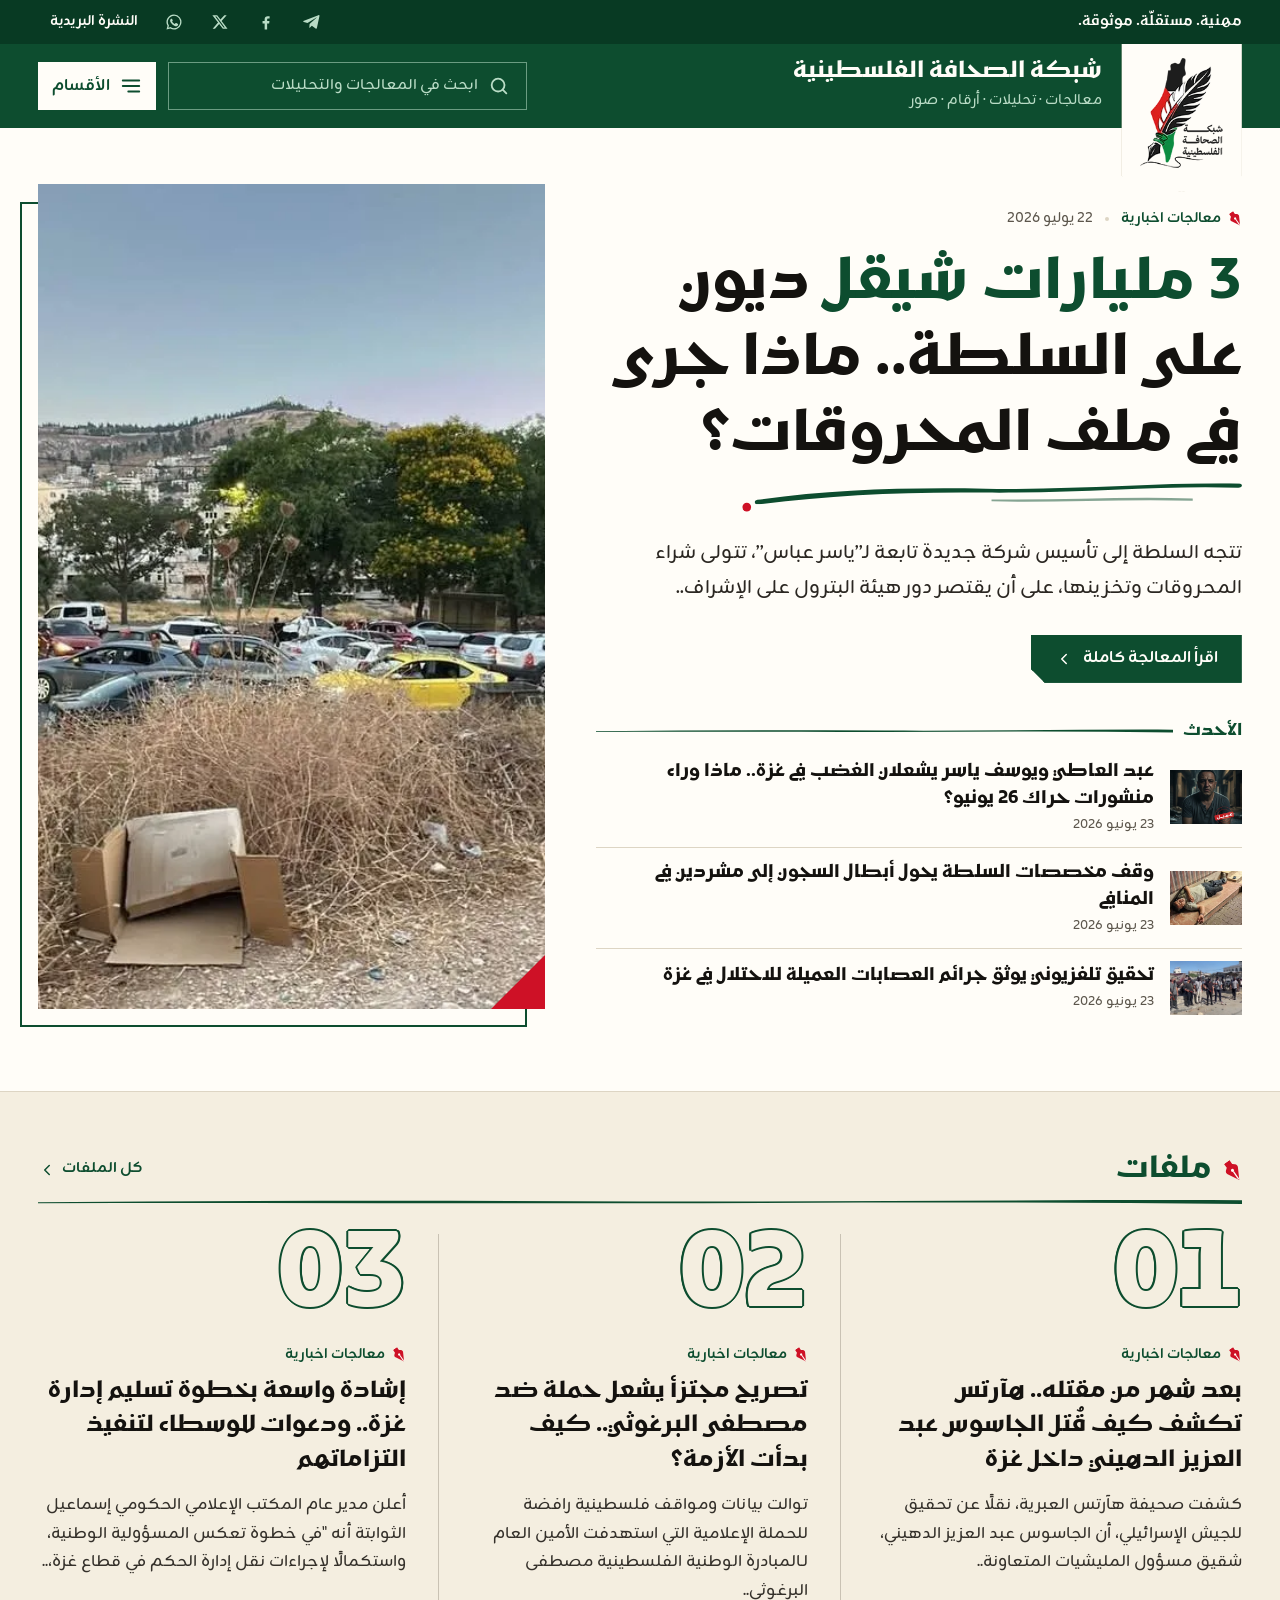
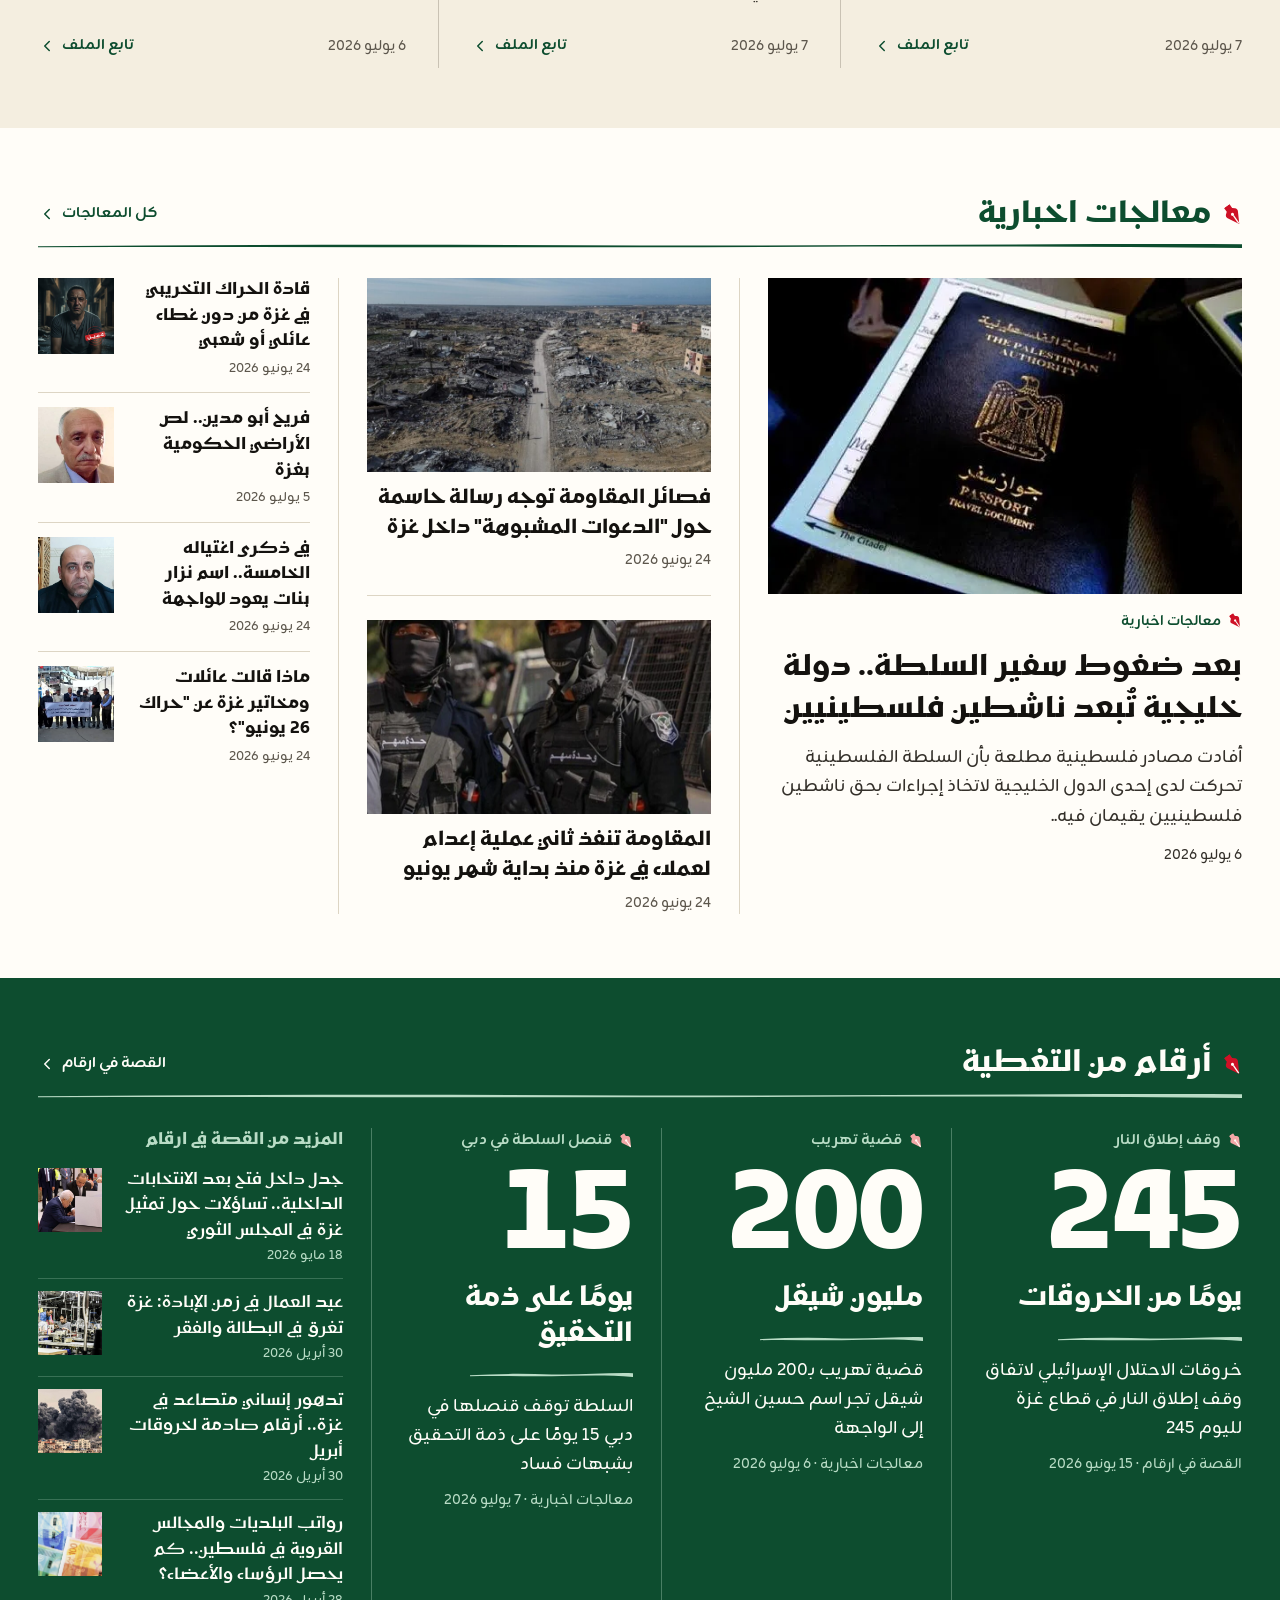
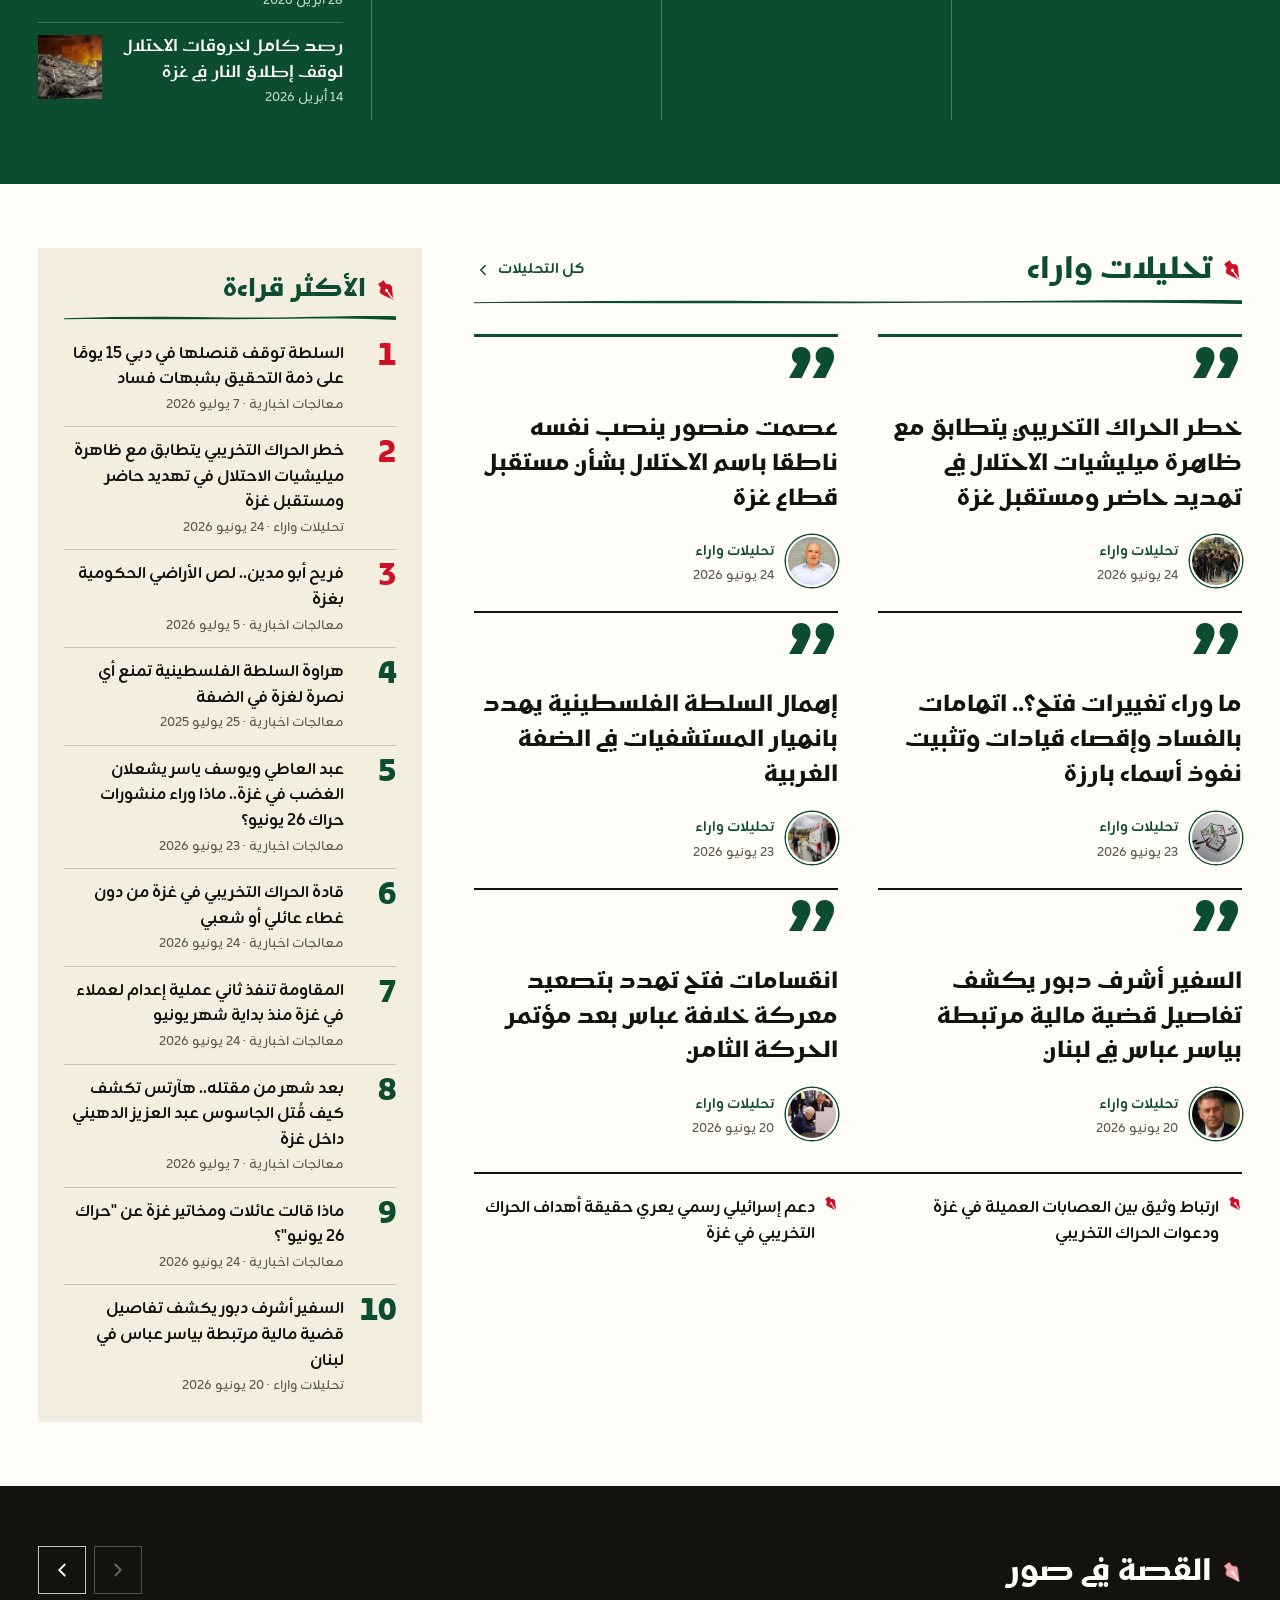
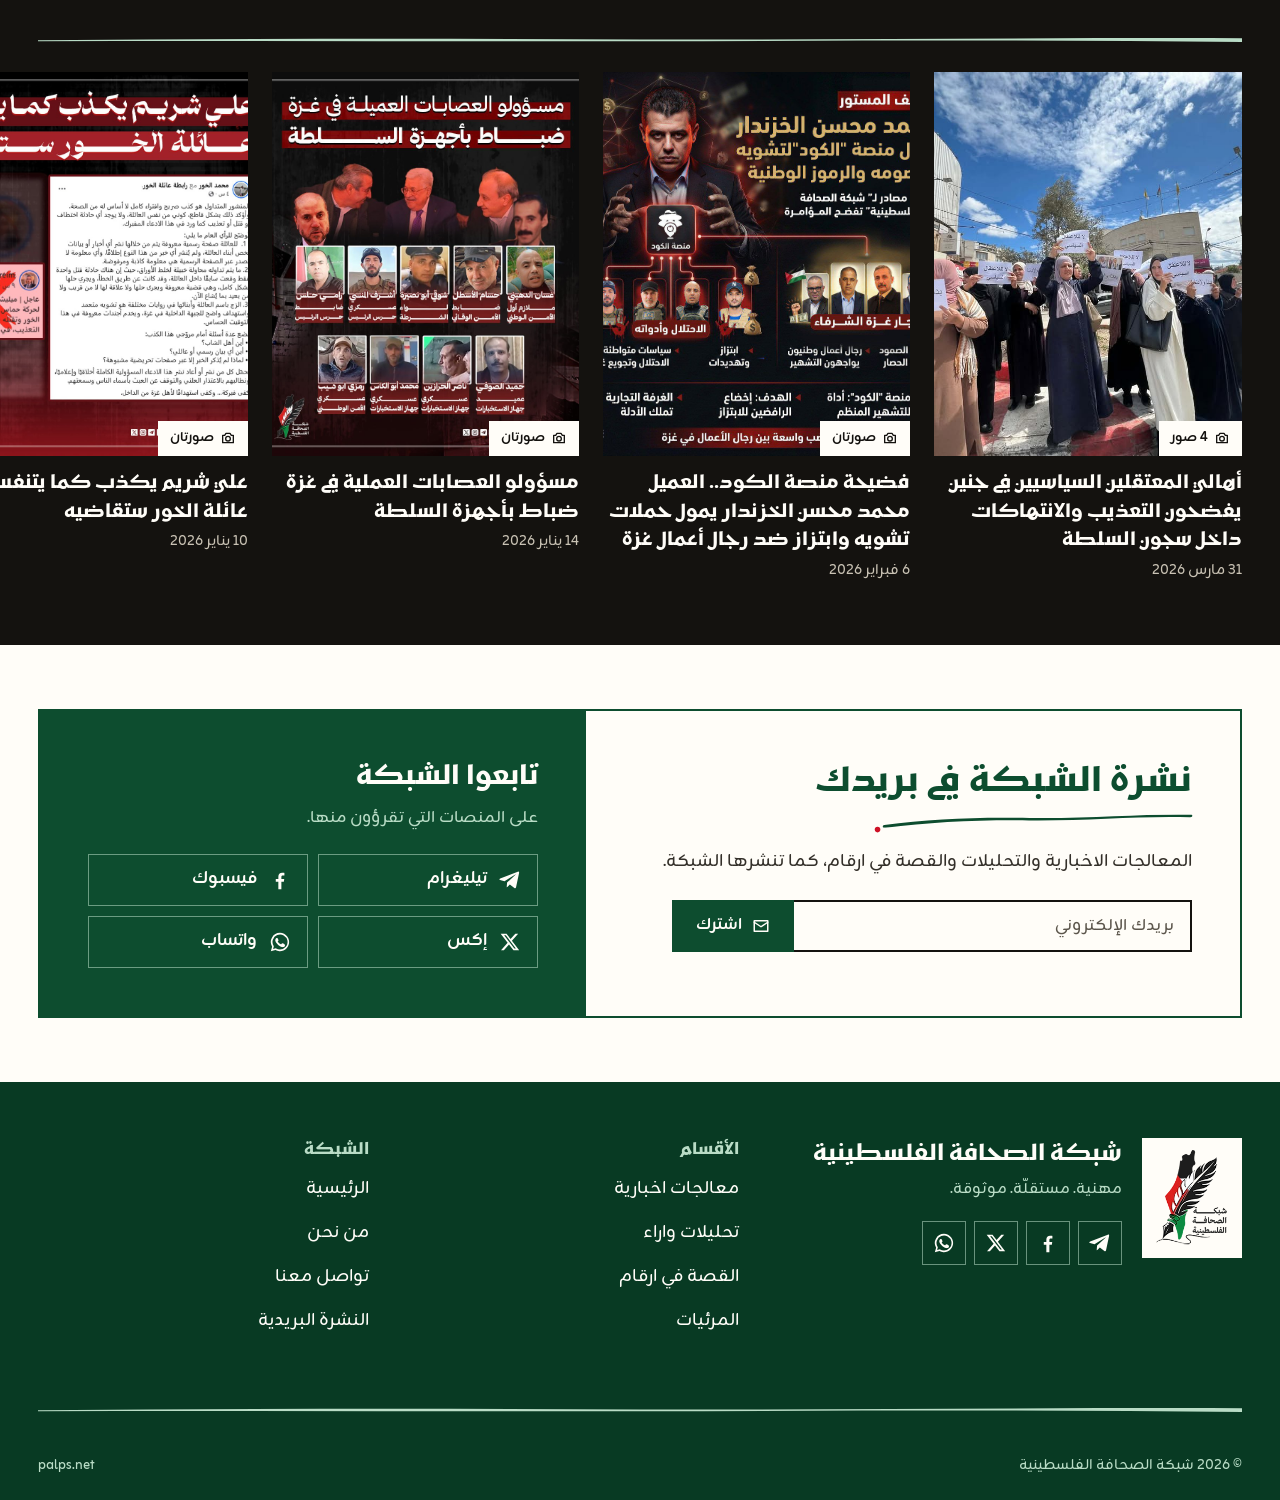
==== c/home.html @ 0a8b36a1 "Three homepage directions for شبكة الصحافة الفلسطينية (A الريشة، B الخريطة، C الحبر) Co-Authored-By:" ====
<!doctype html>
<html lang="ar" dir="rtl">
<head>
<meta charset="utf-8">
<meta name="viewport" content="width=device-width, initial-scale=1">
<title>شبكة الصحافة الفلسطينية — الحبر</title>
<meta name="description" content="شبكة الصحافة الفلسطينية: معالجات اخبارية، تحليلات واراء، القصة في ارقام والقصة في صور. مهنية. مستقلّة. موثوقة.">
<meta name="theme-color" content="#0D4D2F">
<link rel="preload" href="../assets/fonts/kufam/kufam-arabic.woff2" as="font" type="font/woff2" crossorigin>
<link rel="preload" href="../assets/fonts/zain/zain-400-arabic.woff2" as="font" type="font/woff2" crossorigin>
<link rel="stylesheet" href="style.css">
</head>
<body>
<svg width="0" height="0" style="position:absolute" aria-hidden="true">
  <symbol id="nib" viewBox="0 0 16 20"><path fill="currentColor" d="M8 20 2.3 9.6C1.6 8.4 1.9 6.9 3 6L5 4.4V0h6v4.4L13 6c1.1.9 1.4 2.4.7 3.6Z"/><path d="M8 10.5V19" stroke="#FFFDF8" stroke-width="1.2"/><circle cx="8" cy="9.2" r="1.4" fill="#FFFDF8"/></symbol>
  <symbol id="i-search" viewBox="0 0 24 24"><circle cx="11" cy="11" r="7"/><path d="m20 20-4-4"/></symbol>
  <symbol id="i-menu" viewBox="0 0 24 24"><path d="M3 6h18M3 12h18M9 18h12"/></symbol>
  <symbol id="i-close" viewBox="0 0 24 24"><path d="M6 6l12 12M18 6 6 18"/></symbol>
  <symbol id="i-left" viewBox="0 0 24 24"><path d="M15 6l-6 6 6 6"/></symbol>
  <symbol id="i-right" viewBox="0 0 24 24"><path d="M9 6l6 6-6 6"/></symbol>
  <symbol id="i-camera" viewBox="0 0 24 24"><path d="M4 8h3l2-3h6l2 3h3v11H4z"/><circle cx="12" cy="13" r="3.5"/></symbol>
  <symbol id="i-mail" viewBox="0 0 24 24"><rect x="3" y="5" width="18" height="14"/><path d="m3 7 9 6 9-6"/></symbol>
  <symbol id="i-telegram" viewBox="0 0 24 24"><path d="M21.9 4.3 18.6 19.8c-.2 1.1-.9 1.4-1.8.9l-5-3.7-2.4 2.3c-.3.3-.5.5-1 .5l.4-5.1 9.2-8.3c.4-.4-.1-.6-.6-.2L6 13.4l-4.9-1.5c-1.1-.3-1.1-1.1.2-1.6L20.5 2.9c.9-.3 1.7.2 1.4 1.4Z"/></symbol>
  <symbol id="i-facebook" viewBox="0 0 24 24"><path d="M13.5 22v-8h2.7l.4-3.2h-3.1V8.8c0-.9.3-1.6 1.6-1.6h1.7V4.3c-.3 0-1.3-.1-2.5-.1-2.5 0-4.1 1.5-4.1 4.2v2.4H7.4V14h2.8v8Z"/></symbol>
  <symbol id="i-x" viewBox="0 0 24 24"><path d="M17.8 3h3.1l-6.8 7.7L22 21h-6.2l-4.9-6.4L5.3 21H2.2l7.2-8.3L1.8 3h6.4l4.4 5.8Zm-1.1 16.2h1.7L7.4 4.7H5.6Z"/></symbol>
  <symbol id="i-whatsapp" viewBox="0 0 24 24"><path d="M12 2a10 10 0 0 0-8.6 15.1L2 22l5-1.3A10 10 0 1 0 12 2Zm0 18.2a8.2 8.2 0 0 1-4.2-1.2l-.3-.2-3 .8.8-2.9-.2-.3A8.2 8.2 0 1 1 12 20.2Zm4.5-6.1c-.2-.1-1.5-.7-1.7-.8-.2-.1-.4-.1-.6.1l-.8 1c-.1.2-.3.2-.5.1a6.7 6.7 0 0 1-3.3-2.9c-.2-.4.2-.4.7-1.3.1-.2 0-.3 0-.4l-.8-1.8c-.2-.5-.4-.4-.6-.4h-.5a1 1 0 0 0-.7.3 3 3 0 0 0-.9 2.2 5.1 5.1 0 0 0 1.1 2.7 11.7 11.7 0 0 0 4.5 4c1.7.7 2.3.8 3.2.6.5-.1 1.5-.6 1.7-1.2.2-.6.2-1.1.2-1.2-.1-.1-.3-.2-.5-.3Z"/></symbol>
</svg>

<a class="skip" href="#main">تخطَّ إلى المحتوى</a>

<!-- slim top bar -->
<div class="topbar">
  <div class="wrap topbar__in">
    <span class="topbar__tag">مهنية. مستقلّة. موثوقة.</span>
    <nav class="topbar__links" aria-label="تابعونا">
      <a href="#" aria-label="تيليغرام"><svg class="ico ico--fill"><use href="#i-telegram"/></svg></a>
      <a href="#" aria-label="فيسبوك"><svg class="ico ico--fill"><use href="#i-facebook"/></svg></a>
      <a href="#" aria-label="إكس"><svg class="ico ico--fill"><use href="#i-x"/></svg></a>
      <a href="#" aria-label="واتساب"><svg class="ico ico--fill"><use href="#i-whatsapp"/></svg></a>
      <a class="topbar__nl" href="#newsletter">النشرة البريدية</a>
    </nav>
  </div>
</div>

<!-- masthead: logo at the start, search + menu on every width -->
<header class="masthead">
  <div class="wrap masthead__in">
    <a class="logo-tab" href="home.html" aria-label="شبكة الصحافة الفلسطينية — الرئيسية">
      <img src="../assets/img/brand/logo.webp" width="84" height="112" alt="شبكة الصحافة الفلسطينية">
    </a>
    <div class="masthead__brand">
      <span class="masthead__name">شبكة الصحافة الفلسطينية</span>
      <span class="masthead__sub">معالجات · تحليلات · أرقام · صور</span>
    </div>
    <div class="masthead__tools">
      <button class="searchbox" type="button" data-open-search aria-controls="drawer" aria-expanded="false">
        <svg class="ico"><use href="#i-search"/></svg><span>ابحث في المعالجات والتحليلات</span>
      </button>
      <button class="iconbtn iconbtn--search" type="button" data-open-search aria-controls="drawer" aria-expanded="false" aria-label="بحث">
        <svg class="ico"><use href="#i-search"/></svg>
      </button>
      <button class="iconbtn" type="button" data-open-menu aria-controls="drawer" aria-expanded="false">
        <svg class="ico"><use href="#i-menu"/></svg><span class="iconbtn__label">الأقسام</span>
      </button>
    </div>
  </div>
</header>

<!-- overlay drawer: the only navigation -->
<div class="drawer" id="drawer" aria-hidden="true">
  <button class="drawer__scrim" type="button" data-close-menu tabindex="-1" aria-label="إغلاق القائمة"></button>
  <div class="drawer__panel" role="dialog" aria-modal="true" aria-label="القائمة">
    <div class="drawer__top">
      <span class="logo-plate"><img src="../assets/img/brand/logo.webp" width="48" height="64" alt="شبكة الصحافة الفلسطينية"></span>
      <button class="iconbtn drawer__close" type="button" data-close-menu aria-label="إغلاق القائمة"><svg class="ico"><use href="#i-close"/></svg></button>
    </div>
    <form class="drawer__search" role="search" action="#">
      <label class="sr-only" for="q">ابحث في الموقع</label>
      <input id="q" type="search" placeholder="ابحث في المعالجات والتحليلات">
      <button type="submit" aria-label="ابحث"><svg class="ico"><use href="#i-search"/></svg></button>
    </form>
    <nav class="drawer__nav" aria-label="الأقسام">
      <ul>
        <li><a href="home.html"><small>01</small>الرئيسية</a></li>
        <li><a href="#news"><small>02</small>معالجات اخبارية</a></li>
        <li><a href="#analysis"><small>03</small>تحليلات واراء</a></li>
        <li><a href="#numbers"><small>04</small>القصة في ارقام</a></li>
        <li><a href="#photos"><small>05</small>المرئيات</a></li>
        <li><a href="#"><small>06</small>من نحن</a></li>
        <li><a href="#"><small>07</small>تواصل معنا</a></li>
      </ul>
    </nav>
    <div class="drawer__follow">
      <p>تابعونا</p>
      <div>
        <a href="#" aria-label="تيليغرام"><svg class="ico ico--fill"><use href="#i-telegram"/></svg></a>
        <a href="#" aria-label="فيسبوك"><svg class="ico ico--fill"><use href="#i-facebook"/></svg></a>
        <a href="#" aria-label="إكس"><svg class="ico ico--fill"><use href="#i-x"/></svg></a>
        <a href="#" aria-label="واتساب"><svg class="ico ico--fill"><use href="#i-whatsapp"/></svg></a>
      </div>
    </div>
  </div>
</div>

<main id="main">

  <!-- LEAD: split screen -->
  <section class="lead" aria-label="القصة الرئيسية">
    <div class="wrap lead__grid">
      <article class="lead__story">
        <div class="lead__top">
          <span class="kicker"><svg class="nib"><use href="#nib"/></svg>معالجات اخبارية</span>
          <span class="dot" aria-hidden="true"></span>
          <span class="meta"><time datetime="2026-07-22">22 يوليو 2026</time></span>
        </div>
        <h1 class="lead__title"><a href="#"><em>3 مليارات شيقل</em> ديون على السلطة.. ماذا جرى في ملف المحروقات؟</a></h1>
        <svg class="ink-underline" viewBox="0 0 520 34" aria-hidden="true">
          <g class="stroke">
            <path fill="currentColor" d="M517 7C440 4 350 13 255 12 170 11 95 15 22 24c-5 1-7-3-2-4.5C95 9 172 6.5 256 8c94 1.5 184-7 262-5.5 4 .1 4 4.5-1 4.5Z"/>
            <path fill="currentColor" opacity=".5" d="M470 18c-70-2.5-140 2-208 1v2c68 1.5 138-2.5 208-.5Z"/>
          </g>
          <circle class="drop" cx="9" cy="27" r="4.5"/>
        </svg>
        <p class="lead__dek">تتجه السلطة إلى تأسيس شركة جديدة تابعة لـ”ياسر عباس”، تتولى شراء المحروقات وتخزينها، على أن يقتصر دور هيئة البترول على الإشراف..</p>
        <div class="lead__actions">
          <a class="btn" href="#">اقرأ المعالجة كاملة <svg class="ico"><use href="#i-left"/></svg></a>
        </div>
        <div class="lead__more">
          <h2 class="mini-head">الأحدث</h2>
          <ol class="lead__list">
            <li><a href="#">
              <img src="../assets/img/news/photo-2026-06-23-12-56-55.jpg" width="64" height="64" alt="">
              <div><h3>عبد العاطي ويوسف ياسر يشعلان الغضب في غزة.. ماذا وراء منشورات حراك 26 يونيو؟</h3><p class="meta"><time datetime="2026-06-23">23 يونيو 2026</time></p></div>
            </a></li>
            <li><a href="#">
              <img src="../assets/img/news/images-1-3.jpeg" width="64" height="64" alt="">
              <div><h3>وقف مخصصات السلطة يحول أبطال السجون إلى مشردين في المنافي</h3><p class="meta"><time datetime="2026-06-23">23 يونيو 2026</time></p></div>
            </a></li>
            <li><a href="#">
              <img src="../assets/img/news/gaza5-1760172550.webp" width="64" height="64" alt="">
              <div><h3>تحقيق تلفزيوني يوثق جرائم العصابات العميلة للاحتلال في غزة</h3><p class="meta"><time datetime="2026-06-23">23 يونيو 2026</time></p></div>
            </a></li>
          </ol>
        </div>
      </article>
      <figure class="lead__photo">
        <img src="../assets/img/news/file_6a6089cd81f1a.webp" width="1280" height="720" alt="طوابير سيارات في شارع مزدحم" fetchpriority="high">
      </figure>
    </div>
  </section>

  <!-- ملفات: numbered, text-led -->
  <section class="files" aria-labelledby="files-h">
    <div class="wrap">
      <div class="shead">
        <h2 class="shead__title" id="files-h"><svg class="nib"><use href="#nib"/></svg>ملفات</h2>
        <a class="shead__more" href="#">كل الملفات <svg class="ico"><use href="#i-left"/></svg></a>
        <hr class="ink-rule">
      </div>
      <div class="files__grid">
        <article class="file">
          <div class="file__num" aria-hidden="true">01</div>
          <span class="kicker"><svg class="nib"><use href="#nib"/></svg>معالجات اخبارية</span>
          <h3><a href="#">بعد شهر من مقتله.. هآرتس تكشف كيف قُتل الجاسوس عبد العزيز الدهيني داخل غزة</a></h3>
          <p>كشفت صحيفة هآرتس العبرية، نقلًا عن تحقيق للجيش الإسرائيلي، أن الجاسوس عبد العزيز الدهيني، شقيق مسؤول المليشيات المتعاونة..</p>
          <div class="file__foot"><span class="meta"><time datetime="2026-07-07">7 يوليو 2026</time></span><a class="file__go" href="#">تابع الملف <svg class="ico"><use href="#i-left"/></svg></a></div>
        </article>
        <article class="file">
          <div class="file__num" aria-hidden="true">02</div>
          <span class="kicker"><svg class="nib"><use href="#nib"/></svg>معالجات اخبارية</span>
          <h3><a href="#">تصريح مجتزأ يشعل حملة ضد مصطفى البرغوثي.. كيف بدأت الأزمة؟</a></h3>
          <p>توالت بيانات ومواقف فلسطينية رافضة للحملة الإعلامية التي استهدفت الأمين العام لـالمبادرة الوطنية الفلسطينية مصطفى البرغوثي..</p>
          <div class="file__foot"><span class="meta"><time datetime="2026-07-07">7 يوليو 2026</time></span><a class="file__go" href="#">تابع الملف <svg class="ico"><use href="#i-left"/></svg></a></div>
        </article>
        <article class="file">
          <div class="file__num" aria-hidden="true">03</div>
          <span class="kicker"><svg class="nib"><use href="#nib"/></svg>معالجات اخبارية</span>
          <h3><a href="#">إشادة واسعة بخطوة تسليم إدارة غزة.. ودعوات للوسطاء لتنفيذ التزاماتهم</a></h3>
          <p>أعلن مدير عام المكتب الإعلامي الحكومي إسماعيل الثوابتة أنه "في خطوة تعكس المسؤولية الوطنية، واستكمالًا لإجراءات نقل إدارة الحكم في قطاع غزة،..</p>
          <div class="file__foot"><span class="meta"><time datetime="2026-07-06">6 يوليو 2026</time></span><a class="file__go" href="#">تابع الملف <svg class="ico"><use href="#i-left"/></svg></a></div>
        </article>
      </div>
    </div>
  </section>

  <!-- معالجات اخبارية -->
  <section class="block" id="news" aria-labelledby="news-h">
    <div class="wrap">
      <div class="shead">
        <h2 class="shead__title" id="news-h"><svg class="nib"><use href="#nib"/></svg>معالجات اخبارية</h2>
        <a class="shead__more" href="#">كل المعالجات <svg class="ico"><use href="#i-left"/></svg></a>
        <hr class="ink-rule">
      </div>
      <div class="news__grid">
        <article class="feature">
          <a href="#">
            <img src="../assets/img/news/file_6a4b663a37267.webp" width="572" height="349" alt="" loading="lazy">
            <span class="kicker"><svg class="nib"><use href="#nib"/></svg>معالجات اخبارية</span>
            <h3>بعد ضغوط سفير السلطة.. دولة خليجية تُبعد ناشطين فلسطينيين</h3>
          </a>
          <p>أفادت مصادر فلسطينية مطلعة بأن السلطة الفلسطينية تحركت لدى إحدى الدول الخليجية لاتخاذ إجراءات بحق ناشطين فلسطينيين يقيمان فيه..</p>
          <p class="meta"><time datetime="2026-07-06">6 يوليو 2026</time></p>
        </article>
        <div class="news__mid">
          <article class="mcard"><a href="#">
            <img src="../assets/img/news/rfh.jpg" width="780" height="470" alt="" loading="lazy">
            <div><h3>فصائل المقاومة توجه رسالة حاسمة حول "الدعوات المشبوهة" داخل غزة</h3><p class="meta"><time datetime="2026-06-24">24 يونيو 2026</time></p></div>
          </a></article>
          <article class="mcard"><a href="#">
            <img src="../assets/img/news/almqawmh.webp" width="780" height="470" alt="" loading="lazy">
            <div><h3>المقاومة تنفذ ثاني عملية إعدام لعملاء في غزة منذ بداية شهر يونيو</h3><p class="meta"><time datetime="2026-06-24">24 يونيو 2026</time></p></div>
          </a></article>
        </div>
        <ul class="rlist">
          <li><a href="#">
            <img src="../assets/img/news/abd-alaaty.jpg" width="76" height="76" alt="" loading="lazy">
            <div><h3>قادة الحراك التخريبي في غزة من دون غطاء عائلي أو شعبي</h3><p class="meta"><time datetime="2026-06-24">24 يونيو 2026</time></p></div>
          </a></li>
          <li><a href="#">
            <img class="pos-start" src="../assets/img/news/file_6a4a21dd8f1dc.webp" width="76" height="76" alt="" loading="lazy">
            <div><h3>فريح أبو مدين.. لص الأراضي الحكومية بغزة</h3><p class="meta"><time datetime="2026-07-05">5 يوليو 2026</time></p></div>
          </a></li>
          <li><a href="#">
            <img src="../assets/img/news/102946-mpg-00-19-30-16-Still003.webp" width="76" height="76" alt="" loading="lazy">
            <div><h3>في ذكرى اغتياله الخامسة.. اسم نزار بنات يعود للواجهة</h3><p class="meta"><time datetime="2026-06-24">24 يونيو 2026</time></p></div>
          </a></li>
          <li><a href="#">
            <img src="../assets/img/news/VXGJw.webp" width="76" height="76" alt="" loading="lazy">
            <div><h3>ماذا قالت عائلات ومخاتير غزة عن "حراك 26 يونيو"؟</h3><p class="meta"><time datetime="2026-06-24">24 يونيو 2026</time></p></div>
          </a></li>
        </ul>
      </div>
    </div>
  </section>

  <!-- القصة في ارقام: one huge figure per card -->
  <section class="numbers" id="numbers" aria-labelledby="numbers-h">
    <div class="wrap">
      <div class="shead shead--cream">
        <h2 class="shead__title" id="numbers-h"><svg class="nib"><use href="#nib"/></svg>أرقام من التغطية</h2>
        <a class="shead__more" href="#">القصة في ارقام <svg class="ico"><use href="#i-left"/></svg></a>
        <hr class="ink-rule ink-rule--cream">
      </div>
      <div class="numbers__grid">
        <article class="fig">
          <p class="fig__label"><svg class="nib"><use href="#nib"/></svg>وقف إطلاق النار</p>
          <p class="fig__value">245</p>
          <p class="fig__unit">يومًا من الخروقات</p>
          <hr class="ink-rule ink-rule--cream">
          <h3><a href="#">خروقات الاحتلال الإسرائيلي لاتفاق وقف إطلاق النار في قطاع غزة لليوم 245</a></h3>
          <p class="meta">القصة في ارقام · <time datetime="2026-06-15">15 يونيو 2026</time></p>
        </article>
        <article class="fig">
          <p class="fig__label"><svg class="nib"><use href="#nib"/></svg>قضية تهريب</p>
          <p class="fig__value">200</p>
          <p class="fig__unit">مليون شيقل</p>
          <hr class="ink-rule ink-rule--cream">
          <h3><a href="#">قضية تهريب بـ200 مليون شيقل تجر اسم حسين الشيخ إلى الواجهة</a></h3>
          <p class="meta">معالجات اخبارية · <time datetime="2026-07-06">6 يوليو 2026</time></p>
        </article>
        <article class="fig">
          <p class="fig__label"><svg class="nib"><use href="#nib"/></svg>قنصل السلطة في دبي</p>
          <p class="fig__value">15</p>
          <p class="fig__unit">يومًا على ذمة التحقيق</p>
          <hr class="ink-rule ink-rule--cream">
          <h3><a href="#">السلطة توقف قنصلها في دبي 15 يومًا على ذمة التحقيق بشبهات فساد</a></h3>
          <p class="meta">معالجات اخبارية · <time datetime="2026-07-07">7 يوليو 2026</time></p>
        </article>
        <div class="numbers__list">
          <h3 class="mini">المزيد من القصة في ارقام</h3>
          <ul>
            <li><a href="#"><img src="../assets/img/news/f0a24783-ba06-4435-8a45-0f16a4c4be91.jpg" width="64" height="64" alt="" loading="lazy"><div><h4>جدل داخل فتح بعد الانتخابات الداخلية.. تساؤلات حول تمثيل غزة في المجلس الثوري</h4><p class="meta"><time datetime="2026-05-18">18 مايو 2026</time></p></div></a></li>
            <li><a href="#"><img src="../assets/img/news/alaml-scaled.jpg" width="64" height="64" alt="" loading="lazy"><div><h4>عيد العمال في زمن الإبادة: غزة تغرق في البطالة والفقر</h4><p class="meta"><time datetime="2026-04-30">30 أبريل 2026</time></p></div></a></li>
            <li><a href="#"><img src="../assets/img/news/ghzh-7.jpg" width="64" height="64" alt="" loading="lazy"><div><h4>تدهور إنساني متصاعد في غزة.. أرقام صادمة لخروقات أبريل</h4><p class="meta"><time datetime="2026-04-30">30 أبريل 2026</time></p></div></a></li>
            <li><a href="#"><img src="../assets/img/news/israel-money-1.jpg" width="64" height="64" alt="" loading="lazy"><div><h4>رواتب البلديات والمجالس القروية في فلسطين.. كم يحصل الرؤساء والأعضاء؟</h4><p class="meta"><time datetime="2026-04-28">28 أبريل 2026</time></p></div></a></li>
            <li><a href="#"><img src="../assets/img/news/wqf-itlaq-alnar.jpg" width="64" height="64" alt="" loading="lazy"><div><h4>رصد كامل لخروقات الاحتلال لوقف إطلاق النار في غزة</h4><p class="meta"><time datetime="2026-04-14">14 أبريل 2026</time></p></div></a></li>
          </ul>
        </div>
      </div>
    </div>
  </section>

  <!-- تحليلات واراء (pull quotes) + الأكثر قراءة -->
  <section class="block" id="analysis" aria-labelledby="analysis-h">
    <div class="wrap opinion__grid">
      <div>
        <div class="shead">
          <h2 class="shead__title" id="analysis-h"><svg class="nib"><use href="#nib"/></svg>تحليلات واراء</h2>
          <a class="shead__more" href="#">كل التحليلات <svg class="ico"><use href="#i-left"/></svg></a>
          <hr class="ink-rule">
        </div>
        <div class="quotes">
          <article class="quote">
            <span class="quote__mark" aria-hidden="true">”</span>
            <blockquote><h3><a href="#">خطر الحراك التخريبي يتطابق مع ظاهرة ميليشيات الاحتلال في تهديد حاضر ومستقبل غزة</a></h3></blockquote>
            <div class="quote__by"><img src="../assets/img/news/d6LRQ.jpg" width="52" height="52" alt="" loading="lazy"><div><span class="kicker">تحليلات واراء</span><p class="meta"><time datetime="2026-06-24">24 يونيو 2026</time></p></div></div>
          </article>
          <article class="quote">
            <span class="quote__mark" aria-hidden="true">”</span>
            <blockquote><h3><a href="#">عصمت منصور ينصب نفسه ناطقا باسم الاحتلال بشأن مستقبل قطاع غزة</a></h3></blockquote>
            <div class="quote__by"><img src="../assets/img/news/mGFzB.jpeg" width="52" height="52" alt="" loading="lazy"><div><span class="kicker">تحليلات واراء</span><p class="meta"><time datetime="2026-06-24">24 يونيو 2026</time></p></div></div>
          </article>
          <article class="quote">
            <span class="quote__mark" aria-hidden="true">”</span>
            <blockquote><h3><a href="#">ما وراء تغييرات فتح؟.. اتهامات بالفساد وإقصاء قيادات وتثبيت نفوذ أسماء بارزة</a></h3></blockquote>
            <div class="quote__by"><img src="../assets/img/news/thumbs-b-c-a0e7fa30afe671de3b70ba1ede15467f.jpg" width="52" height="52" alt="" loading="lazy"><div><span class="kicker">تحليلات واراء</span><p class="meta"><time datetime="2026-06-23">23 يونيو 2026</time></p></div></div>
          </article>
          <article class="quote">
            <span class="quote__mark" aria-hidden="true">”</span>
            <blockquote><h3><a href="#">إهمال السلطة الفلسطينية يهدد بانهيار المستشفيات في الضفة الغربية</a></h3></blockquote>
            <div class="quote__by"><img src="../assets/img/news/mstshfyat.webp" width="52" height="52" alt="" loading="lazy"><div><span class="kicker">تحليلات واراء</span><p class="meta"><time datetime="2026-06-23">23 يونيو 2026</time></p></div></div>
          </article>
          <article class="quote">
            <span class="quote__mark" aria-hidden="true">”</span>
            <blockquote><h3><a href="#">السفير أشرف دبور يكشف تفاصيل قضية مالية مرتبطة بياسر عباس في لبنان</a></h3></blockquote>
            <div class="quote__by"><img src="../assets/img/news/ashrf-dbor.png" width="52" height="52" alt="" loading="lazy"><div><span class="kicker">تحليلات واراء</span><p class="meta"><time datetime="2026-06-20">20 يونيو 2026</time></p></div></div>
          </article>
          <article class="quote">
            <span class="quote__mark" aria-hidden="true">”</span>
            <blockquote><h3><a href="#">انقسامات فتح تهدد بتصعيد معركة خلافة عباس بعد مؤتمر الحركة الثامن</a></h3></blockquote>
            <div class="quote__by"><img src="../assets/img/news/f0a24783-ba06-4435-8a45-0f16a4c4be91.jpg" width="52" height="52" alt="" loading="lazy"><div><span class="kicker">تحليلات واراء</span><p class="meta"><time datetime="2026-06-20">20 يونيو 2026</time></p></div></div>
          </article>
        </div>
        <div class="more-analysis">
          <a href="#"><svg class="nib"><use href="#nib"/></svg>ارتباط وثيق بين العصابات العميلة في غزة ودعوات الحراك التخريبي</a>
          <a href="#"><svg class="nib"><use href="#nib"/></svg>دعم إسرائيلي رسمي يعري حقيقة أهداف الحراك التخريبي في غزة</a>
        </div>
      </div>

      <aside class="mostread" aria-labelledby="mr-h">
        <div class="shead">
          <h2 class="shead__title" id="mr-h"><svg class="nib"><use href="#nib"/></svg>الأكثر قراءة</h2>
          <hr class="ink-rule">
        </div>
        <ol>
          <li><a href="#"><div><h3>السلطة توقف قنصلها في دبي 15 يومًا على ذمة التحقيق بشبهات فساد</h3><p class="meta">معالجات اخبارية · <time datetime="2026-07-07">7 يوليو 2026</time></p></div></a></li>
          <li><a href="#"><div><h3>خطر الحراك التخريبي يتطابق مع ظاهرة ميليشيات الاحتلال في تهديد حاضر ومستقبل غزة</h3><p class="meta">تحليلات واراء · <time datetime="2026-06-24">24 يونيو 2026</time></p></div></a></li>
          <li><a href="#"><div><h3>فريح أبو مدين.. لص الأراضي الحكومية بغزة</h3><p class="meta">معالجات اخبارية · <time datetime="2026-07-05">5 يوليو 2026</time></p></div></a></li>
          <li><a href="#"><div><h3>هراوة السلطة الفلسطينية تمنع أي نصرة لغزة في الضفة</h3><p class="meta">معالجات اخبارية · <time datetime="2025-07-25">25 يوليو 2025</time></p></div></a></li>
          <li><a href="#"><div><h3>عبد العاطي ويوسف ياسر يشعلان الغضب في غزة.. ماذا وراء منشورات حراك 26 يونيو؟</h3><p class="meta">معالجات اخبارية · <time datetime="2026-06-23">23 يونيو 2026</time></p></div></a></li>
          <li><a href="#"><div><h3>قادة الحراك التخريبي في غزة من دون غطاء عائلي أو شعبي</h3><p class="meta">معالجات اخبارية · <time datetime="2026-06-24">24 يونيو 2026</time></p></div></a></li>
          <li><a href="#"><div><h3>المقاومة تنفذ ثاني عملية إعدام لعملاء في غزة منذ بداية شهر يونيو</h3><p class="meta">معالجات اخبارية · <time datetime="2026-06-24">24 يونيو 2026</time></p></div></a></li>
          <li><a href="#"><div><h3>بعد شهر من مقتله.. هآرتس تكشف كيف قُتل الجاسوس عبد العزيز الدهيني داخل غزة</h3><p class="meta">معالجات اخبارية · <time datetime="2026-07-07">7 يوليو 2026</time></p></div></a></li>
          <li><a href="#"><div><h3>ماذا قالت عائلات ومخاتير غزة عن "حراك 26 يونيو"؟</h3><p class="meta">معالجات اخبارية · <time datetime="2026-06-24">24 يونيو 2026</time></p></div></a></li>
          <li><a href="#"><div><h3>السفير أشرف دبور يكشف تفاصيل قضية مالية مرتبطة بياسر عباس في لبنان</h3><p class="meta">تحليلات واراء · <time datetime="2026-06-20">20 يونيو 2026</time></p></div></a></li>
        </ol>
      </aside>
    </div>
  </section>

  <!-- القصة في صور: full-width horizontal scroller -->
  <section class="photos" id="photos" aria-labelledby="photos-h">
    <div class="wrap">
      <div class="shead shead--cream">
        <h2 class="shead__title" id="photos-h"><svg class="nib"><use href="#nib"/></svg>القصة في صور</h2>
        <div class="scroller-nav" data-scroller-nav="essays">
          <button type="button" data-dir="prev" aria-label="السابق"><svg class="ico"><use href="#i-right"/></svg></button>
          <button type="button" data-dir="next" aria-label="التالي"><svg class="ico"><use href="#i-left"/></svg></button>
        </div>
        <hr class="ink-rule ink-rule--cream">
      </div>
    </div>
    <div class="scroller" id="essays" data-scroller tabindex="0" aria-label="القصة في صور، مرّر أفقيًا">
      <article class="essay"><a href="#">
        <div class="essay__img"><img src="../assets/img/news/photo-2026-03-31-10-16-37.jpg" width="960" height="720" alt="" loading="lazy"><span class="essay__count"><svg class="ico"><use href="#i-camera"/></svg>4 صور</span></div>
        <h3>أهالي المعتقلين السياسيين في جنين يفضحون التعذيب والانتهاكات داخل سجون السلطة</h3>
        <p class="meta"><time datetime="2026-03-31">31 مارس 2026</time></p>
      </a></article>
      <article class="essay"><a href="#">
        <div class="essay__img"><img src="../assets/img/news/photo-2026-02-06-10-39-29.jpg" width="1024" height="1024" alt="" loading="lazy"><span class="essay__count"><svg class="ico"><use href="#i-camera"/></svg>صورتان</span></div>
        <h3>فضيحة منصة الكود.. العميل محمد محسن الخزندار يمول حملات تشويه وابتزاز ضد رجال أعمال غزة</h3>
        <p class="meta"><time datetime="2026-02-06">6 فبراير 2026</time></p>
      </a></article>
      <article class="essay"><a href="#">
        <div class="essay__img"><img src="../assets/img/news/photo-2026-01-13-13-33-02.jpg" width="1080" height="1080" alt="" loading="lazy"><span class="essay__count"><svg class="ico"><use href="#i-camera"/></svg>صورتان</span></div>
        <h3>مسؤولو العصابات العملية في غزة ضباط بأجهزة السلطة</h3>
        <p class="meta"><time datetime="2026-01-14">14 يناير 2026</time></p>
      </a></article>
      <article class="essay"><a href="#">
        <div class="essay__img"><img src="../assets/img/news/photo-2026-01-10-11-14-53.jpg" width="1080" height="1080" alt="" loading="lazy"><span class="essay__count"><svg class="ico"><use href="#i-camera"/></svg>صورتان</span></div>
        <h3>علي شريم يكذب كما يتنفس.. عائلة الخور ستقاضيه</h3>
        <p class="meta"><time datetime="2026-01-10">10 يناير 2026</time></p>
      </a></article>
      <article class="essay"><a href="#">
        <div class="essay__img"><img src="../assets/img/news/photo-2026-01-09-21-10-45.jpg" width="1024" height="1024" alt="" loading="lazy"><span class="essay__count"><svg class="ico"><use href="#i-camera"/></svg>صورتان</span></div>
        <h3>الاعتراف بإقليم صوماليلاند.. خطوة تكشف مشروع إسرائيل الإقليمي الأكبر</h3>
        <p class="meta"><time datetime="2026-01-09">9 يناير 2026</time></p>
      </a></article>
      <article class="essay"><a href="#">
        <div class="essay__img"><img src="../assets/img/news/photo-2026-01-09-21-08-15.jpg" width="1024" height="1024" alt="" loading="lazy"><span class="essay__count"><svg class="ico"><use href="#i-camera"/></svg>صورتان</span></div>
        <h3>شهد الشرفا.. بوق فتح الناعم لتشويه المقاومة وتبييض الاحتلال</h3>
        <p class="meta"><time datetime="2026-01-09">9 يناير 2026</time></p>
      </a></article>
    </div>
  </section>

  <!-- النشرة + تابعونا -->
  <section class="follow" id="newsletter" aria-label="النشرة البريدية وحسابات الشبكة">
    <div class="wrap">
      <div class="follow__grid">
        <div class="follow__nl">
          <h2>نشرة الشبكة في بريدك</h2>
          <svg class="ink-underline" viewBox="0 0 520 34" aria-hidden="true">
            <g class="stroke">
              <path fill="currentColor" d="M517 7C440 4 350 13 255 12 170 11 95 15 22 24c-5 1-7-3-2-4.5C95 9 172 6.5 256 8c94 1.5 184-7 262-5.5 4 .1 4 4.5-1 4.5Z"/>
            </g>
            <circle class="drop" cx="9" cy="27" r="4.5"/>
          </svg>
          <p>المعالجات الاخبارية والتحليلات والقصة في ارقام، كما تنشرها الشبكة.</p>
          <form class="nl-form" action="#">
            <label class="sr-only" for="nl-email">بريدك الإلكتروني</label>
            <input id="nl-email" type="email" placeholder="بريدك الإلكتروني" autocomplete="email" dir="rtl">
            <button class="btn" type="submit"><svg class="ico"><use href="#i-mail"/></svg>اشترك</button>
          </form>
        </div>
        <div class="follow__social">
          <h2>تابعوا الشبكة</h2>
          <p>على المنصات التي تقرؤون منها.</p>
          <div class="social-grid">
            <a href="#"><svg class="ico ico--fill"><use href="#i-telegram"/></svg>تيليغرام</a>
            <a href="#"><svg class="ico ico--fill"><use href="#i-facebook"/></svg>فيسبوك</a>
            <a href="#"><svg class="ico ico--fill"><use href="#i-x"/></svg>إكس</a>
            <a href="#"><svg class="ico ico--fill"><use href="#i-whatsapp"/></svg>واتساب</a>
          </div>
        </div>
      </div>
    </div>
  </section>

</main>

<footer class="foot">
  <div class="wrap foot__grid">
    <div class="foot__brand">
      <span class="logo-plate"><img src="../assets/img/brand/logo.webp" width="72" height="96" alt="شبكة الصحافة الفلسطينية" loading="lazy"></span>
      <div>
        <h2>شبكة الصحافة الفلسطينية</h2>
        <p>مهنية. مستقلّة. موثوقة.</p>
        <div class="foot__social">
          <a href="#" aria-label="تيليغرام"><svg class="ico ico--fill"><use href="#i-telegram"/></svg></a>
          <a href="#" aria-label="فيسبوك"><svg class="ico ico--fill"><use href="#i-facebook"/></svg></a>
          <a href="#" aria-label="إكس"><svg class="ico ico--fill"><use href="#i-x"/></svg></a>
          <a href="#" aria-label="واتساب"><svg class="ico ico--fill"><use href="#i-whatsapp"/></svg></a>
        </div>
      </div>
    </div>
    <nav class="foot__links" aria-label="الأقسام">
      <h3>الأقسام</h3>
      <a href="#news">معالجات اخبارية</a>
      <a href="#analysis">تحليلات واراء</a>
      <a href="#numbers">القصة في ارقام</a>
      <a href="#photos">المرئيات</a>
    </nav>
    <nav class="foot__links" aria-label="الشبكة">
      <h3>الشبكة</h3>
      <a href="home.html">الرئيسية</a>
      <a href="#">من نحن</a>
      <a href="#">تواصل معنا</a>
      <a href="#newsletter">النشرة البريدية</a>
    </nav>
  </div>
  <div class="foot__bar">
    <div class="wrap"><hr class="ink-rule ink-rule--cream" style="width:100%"></div>
    <div class="wrap">
      <span>© 2026 شبكة الصحافة الفلسطينية</span>
      <span>palps.net</span>
    </div>
  </div>
</footer>

<script src="main.js" defer></script>
</body>
</html>
---- c/style.css ----
/* ==========================================================
   شبكة الصحافة الفلسطينية — الاتجاه C «الحبر»
   magazine, investigative long-form
   Kufam (headlines) + Zain (body)
   ========================================================== */

@font-face {
  font-family: "Kufam";
  font-style: normal;
  font-weight: 400 900;
  font-display: swap;
  src: url("../assets/fonts/kufam/kufam-arabic.woff2") format("woff2");
  unicode-range: U+0600-06FF, U+0750-077F, U+0870-0891, U+0897-08E1, U+08E3-08FF, U+200C-200E, U+2010-2011, U+204F, U+2E41, U+FB50-FDFF, U+FE70-FE74, U+FE76-FEFC;
}
@font-face {
  font-family: "Kufam";
  font-style: normal;
  font-weight: 400 900;
  font-display: swap;
  src: url("../assets/fonts/kufam/kufam-latin.woff2") format("woff2");
  unicode-range: U+0000-00FF, U+0131, U+0152-0153, U+02BB-02BC, U+02C6, U+02DA, U+02DC, U+0304, U+0308, U+0329, U+2000-206F, U+20AC, U+2122, U+2191, U+2193, U+2212, U+2215, U+FEFF, U+FFFD;
}
@font-face {
  font-family: "Zain";
  font-style: normal;
  font-weight: 400;
  font-display: swap;
  src: url("../assets/fonts/zain/zain-400-arabic.woff2") format("woff2");
  unicode-range: U+0600-06FF, U+0750-077F, U+0870-0891, U+0897-08E1, U+08E3-08FF, U+200C-200E, U+2010-2011, U+204F, U+2E41, U+FB50-FDFF, U+FE70-FE74, U+FE76-FEFC;
}
@font-face {
  font-family: "Zain";
  font-style: normal;
  font-weight: 400;
  font-display: swap;
  src: url("../assets/fonts/zain/zain-400-latin.woff2") format("woff2");
  unicode-range: U+0000-00FF, U+0131, U+0152-0153, U+02BB-02BC, U+02C6, U+02DA, U+02DC, U+0304, U+0308, U+0329, U+2000-206F, U+20AC, U+2122, U+2191, U+2193, U+2212, U+2215, U+FEFF, U+FFFD;
}
@font-face {
  font-family: "Zain";
  font-style: normal;
  font-weight: 700;
  font-display: swap;
  src: url("../assets/fonts/zain/zain-700-arabic.woff2") format("woff2");
  unicode-range: U+0600-06FF, U+0750-077F, U+0870-0891, U+0897-08E1, U+08E3-08FF, U+200C-200E, U+2010-2011, U+204F, U+2E41, U+FB50-FDFF, U+FE70-FE74, U+FE76-FEFC;
}
@font-face {
  font-family: "Zain";
  font-style: normal;
  font-weight: 700;
  font-display: swap;
  src: url("../assets/fonts/zain/zain-700-latin.woff2") format("woff2");
  unicode-range: U+0000-00FF, U+0131, U+0152-0153, U+02BB-02BC, U+02C6, U+02DA, U+02DC, U+0304, U+0308, U+0329, U+2000-206F, U+20AC, U+2122, U+2191, U+2193, U+2212, U+2215, U+FEFF, U+FFFD;
}

:root {
  --paper: #FFFDF8;
  --paper-2: #F4EEE0;
  --green: #0D4D2F;
  --green-deep: #083A23;
  --mint: #B9DCC6;
  --ink: #14120F;
  --ink-soft: #5C564C;
  --stone: #C9C2B4;
  --red: #CE1126;
  --rule: #DDD5C4;

  --f-head: "Kufam", "Zain", system-ui, sans-serif;
  --f-body: "Zain", system-ui, sans-serif;

  --wrap: 1320px;
  --gut: clamp(16px, 3vw, 40px);

  /* the ink line: a tapered pen stroke, thick where the pen lands (start, right) */
  --ink-line: url("data:image/svg+xml,%3Csvg xmlns='http://www.w3.org/2000/svg' viewBox='0 0 1200 8' preserveAspectRatio='none'%3E%3Cpath d='M1200 2.2C1000 1.6 800 4.2 600 3.4S200 2.6 0 4.2V5.2C200 4.4 400 5.6 600 5.2S1000 3.6 1200 6Z' fill='%230D4D2F'/%3E%3C/svg%3E");
  --ink-line-cream: url("data:image/svg+xml,%3Csvg xmlns='http://www.w3.org/2000/svg' viewBox='0 0 1200 8' preserveAspectRatio='none'%3E%3Cpath d='M1200 2.2C1000 1.6 800 4.2 600 3.4S200 2.6 0 4.2V5.2C200 4.4 400 5.6 600 5.2S1000 3.6 1200 6Z' fill='%23B9DCC6'/%3E%3C/svg%3E");
  --ink-line-ink: url("data:image/svg+xml,%3Csvg xmlns='http://www.w3.org/2000/svg' viewBox='0 0 1200 8' preserveAspectRatio='none'%3E%3Cpath d='M1200 2.2C1000 1.6 800 4.2 600 3.4S200 2.6 0 4.2V5.2C200 4.4 400 5.6 600 5.2S1000 3.6 1200 6Z' fill='%2314120F'/%3E%3C/svg%3E");
}

*, *::before, *::after { box-sizing: border-box; }
html { -webkit-text-size-adjust: 100%; scroll-behavior: smooth; }
body {
  margin: 0;
  background: var(--paper);
  color: var(--ink);
  font-family: var(--f-body);
  font-size: 17px;
  line-height: 1.75;
  overflow-x: hidden;
  overflow-x: clip;
}
img { display: block; max-width: 100%; height: auto; }
a { color: inherit; text-decoration: none; }
a:focus-visible, button:focus-visible, input:focus-visible {
  outline: 3px solid var(--red);
  outline-offset: 3px;
}
button { font: inherit; color: inherit; cursor: pointer; }
h1, h2, h3, h4 {
  margin: 0;
  font-family: var(--f-head);
  font-weight: 700;
  font-variant-ligatures: no-contextual;
  line-height: 1.5;
}
p { margin: 0; }
ol, ul { margin: 0; padding: 0; list-style: none; }
.sr-only {
  position: absolute; width: 1px; height: 1px; overflow: hidden;
  clip: rect(0 0 0 0); white-space: nowrap;
}
.skip {
  position: absolute; inset-inline-start: 16px; top: -60px; z-index: 100;
  background: var(--red); color: #fff; padding: 10px 16px; font-weight: 700;
}
.skip:focus { top: 8px; }

.wrap { width: 100%; max-width: calc(var(--wrap) + 2 * var(--gut)); margin-inline: auto; padding-inline: var(--gut); }
.ico { width: 22px; height: 22px; flex: none; fill: none; stroke: currentColor; stroke-width: 2; stroke-linecap: round; stroke-linejoin: round; }
.ico--fill { fill: currentColor; stroke: none; }

/* ---------- motif pieces ---------- */
.nib { width: 13px; height: 16px; flex: none; color: var(--red); transform: rotate(-35deg); }
.ink-rule { height: 8px; background: var(--ink-line) center / 100% 100% no-repeat; border: 0; margin: 0; }
.ink-rule--cream { background-image: var(--ink-line-cream); }
.ink-rule--ink { background-image: var(--ink-line-ink); }

.kicker {
  display: inline-flex; align-items: center; gap: 8px;
  font-family: var(--f-body); font-weight: 700; font-size: 14px; line-height: 1.4;
  color: var(--green);
}
.meta { font-size: 14px; color: var(--ink-soft); line-height: 1.5; }
.meta time { white-space: nowrap; }
.dot { display: inline-block; width: 4px; height: 4px; background: var(--rule); border-radius: 50%; vertical-align: middle; margin-inline: 8px; }

.title-link { background-image: linear-gradient(currentColor, currentColor); background-size: 0 2px; background-repeat: no-repeat; background-position: 100% 100%; transition: background-size .25s ease; }
.title-link:hover { background-size: 100% 2px; }

.btn {
  display: inline-flex; align-items: center; justify-content: center; gap: 10px;
  min-height: 48px; padding: 10px 22px;
  font-family: var(--f-body); font-weight: 700; font-size: 16px; line-height: 1.2;
  background: var(--green); color: var(--paper); border: 2px solid var(--green);
  clip-path: polygon(0 0, 100% 0, 100% 100%, 14px 100%, 0 calc(100% - 14px));
  transition: background-color .2s;
}
.btn:hover { background: var(--green-deep); border-color: var(--green-deep); }
.btn--ghost { background: transparent; color: var(--green); clip-path: none; }
.btn--ghost:hover { background: var(--green); color: var(--paper); }
.btn--cream { background: var(--paper); color: var(--green); border-color: var(--paper); }
.btn--cream:hover { background: var(--mint); border-color: var(--mint); }
.btn .ico { width: 18px; height: 18px; }

.tag {
  display: inline-flex; align-items: center; min-height: 32px; padding: 4px 12px;
  font-size: 14px; font-weight: 700; color: var(--green);
  border: 1.5px solid var(--green);
  clip-path: polygon(0 0, 100% 0, 100% 100%, 8px 100%, 0 calc(100% - 8px));
}

/* section head: nib + title + ink line, "more" at the end */
.shead { display: grid; grid-template-columns: 1fr auto; align-items: end; gap: 6px 16px; margin-bottom: 28px; }
.shead__title { display: flex; align-items: center; gap: 12px; font-size: clamp(24px, 2.3vw, 32px); color: var(--green); line-height: 1.4; }
.shead__title .nib { width: 18px; height: 22px; }
.shead__more { display: inline-flex; align-items: center; gap: 6px; min-height: 44px; font-weight: 700; font-size: 15px; color: var(--green); }
.shead__more .ico { width: 18px; height: 18px; }
.shead__more:hover { color: var(--red); }
.shead .ink-rule { grid-column: 1 / -1; }
.shead--cream .shead__title, .shead--cream .shead__more { color: var(--paper); }
.shead--cream .shead__more:hover { color: var(--mint); }

/* ---------- top bar + header ---------- */
.topbar { background: var(--green-deep); color: var(--paper); font-size: 14px; }
.topbar__in { display: flex; align-items: center; justify-content: space-between; gap: 16px; min-height: 44px; }
.topbar__tag { font-family: var(--f-head); font-weight: 600; font-variant-ligatures: no-contextual; }
.topbar__links { display: flex; align-items: center; gap: 2px; }
.topbar__links a { display: inline-flex; align-items: center; justify-content: center; min-width: 44px; min-height: 44px; color: var(--mint); }
.topbar__links a:hover { color: var(--paper); }
.topbar__links .ico { width: 18px; height: 18px; }
.topbar__nl { padding-inline: 12px; font-weight: 700; color: var(--paper) !important; }

.masthead { background: var(--green); color: var(--paper); position: relative; z-index: 20; }
.masthead__in { display: flex; align-items: center; gap: 16px; min-height: 84px; }
.logo-tab {
  align-self: flex-start;
  display: block; background: var(--paper);
  padding: 14px 18px 22px;
  margin-bottom: -64px;
  clip-path: polygon(0 0, 100% 0, 100% calc(100% - 16px), 50% 100%, 0 calc(100% - 16px));
  box-shadow: 0 0 0 1px var(--rule);
}
.logo-tab img { width: 84px; height: 112px; }
.masthead__brand { display: flex; flex-direction: column; gap: 2px; margin-inline-start: 4px; }
.masthead__name { font-family: var(--f-head); font-weight: 700; font-size: 22px; line-height: 1.3; font-variant-ligatures: no-contextual; }
.masthead__sub { font-size: 14px; color: var(--mint); }
.masthead__tools { margin-inline-start: auto; display: flex; align-items: center; gap: 12px; }
.searchbox {
  display: flex; align-items: center; gap: 10px;
  min-height: 48px; width: clamp(220px, 28vw, 380px); padding-inline: 16px;
  background: transparent; color: var(--mint); border: 1.5px solid rgba(185, 220, 198, .55);
  text-align: start; font-size: 15px;
}
.searchbox:hover { border-color: var(--paper); color: var(--paper); }
.searchbox span { flex: 1; }
.iconbtn {
  display: inline-flex; align-items: center; justify-content: center; gap: 10px;
  min-width: 48px; min-height: 48px; padding-inline: 14px;
  background: var(--paper); color: var(--green); border: 0;
  font-weight: 700; font-size: 16px;
}
.iconbtn:hover { background: var(--mint); }
.iconbtn--search { display: none; background: transparent; color: var(--paper); border: 1.5px solid rgba(185, 220, 198, .55); padding: 0; }

/* ---------- drawer ---------- */
.drawer { position: fixed; inset: 0; z-index: 90; visibility: hidden; }
.drawer.is-open { visibility: visible; }
.drawer__scrim { position: absolute; inset: 0; background: rgba(20, 18, 15, .62); opacity: 0; transition: opacity .25s; border: 0; width: 100%; }
.drawer.is-open .drawer__scrim { opacity: 1; }
.drawer__panel {
  position: absolute; inset-block: 0; inset-inline-start: 0;
  width: min(440px, 100%); overflow-y: auto;
  background: var(--green); color: var(--paper);
  padding: 20px clamp(20px, 4vw, 36px) 32px;
  transform: translateX(100%); transition: transform .3s ease;
  display: flex; flex-direction: column; gap: 22px;
}
.drawer.is-open .drawer__panel { transform: none; }
.drawer__top { display: flex; align-items: center; justify-content: space-between; }
.drawer__top .logo-plate { padding: 8px 10px; }
.drawer__top .logo-plate img { width: 48px; height: 64px; }
.logo-plate { display: inline-block; background: var(--paper); }
.drawer__close { background: transparent; color: var(--paper); border: 1.5px solid rgba(185, 220, 198, .55); }
.drawer__close:hover { background: var(--green-deep); }
.drawer__search { display: flex; border-bottom: 2px solid var(--mint); }
.drawer__search input {
  flex: 1; min-width: 0; min-height: 52px; background: transparent; border: 0; color: var(--paper);
  font: 400 18px/1.4 var(--f-body);
}
.drawer__search input::placeholder { color: var(--mint); }
.drawer__search button { background: transparent; border: 0; color: var(--paper); min-width: 48px; }
.drawer__nav li { border-bottom: 1px solid rgba(185, 220, 198, .25); }
.drawer__nav a {
  display: flex; align-items: baseline; gap: 16px; min-height: 56px; padding-block: 10px;
  font-family: var(--f-head); font-weight: 700; font-size: 24px; line-height: 1.4; font-variant-ligatures: no-contextual;
}
.drawer__nav a:hover { color: var(--mint); }
.drawer__nav small { font: 600 14px/1 var(--f-head); color: var(--mint); min-width: 24px; }
.drawer__follow p { font-size: 14px; color: var(--mint); margin-bottom: 8px; }
.drawer__follow div { display: flex; gap: 8px; flex-wrap: wrap; }
.drawer__follow a { display: inline-flex; align-items: center; justify-content: center; width: 48px; height: 48px; border: 1.5px solid rgba(185, 220, 198, .55); }
.drawer__follow a:hover { background: var(--paper); color: var(--green); }
body.menu-open { overflow: hidden; }

/* ---------- lead: split screen ---------- */
.lead { padding-block: 56px 64px; border-bottom: 1px solid var(--rule); }
.lead__grid { display: grid; grid-template-columns: minmax(0, 1.12fr) minmax(0, .88fr); gap: clamp(28px, 4vw, 64px); align-items: stretch; }
.lead__story { display: flex; flex-direction: column; padding-top: 24px; }
.lead__top { display: flex; align-items: center; gap: 4px; flex-wrap: wrap; margin-bottom: 18px; }
.lead__title {
  font-size: clamp(32px, 4.3vw, 64px);
  line-height: 1.38;
  color: var(--ink);
  text-wrap: balance;
}
.lead__title em { font-style: normal; color: var(--green); }
.ink-underline { display: block; width: min(78%, 560px); height: auto; margin-top: 6px; color: var(--green); overflow: visible; }
.ink-underline .drop { fill: var(--red); }
.ink-underline .stroke { animation: ink-draw 1.1s cubic-bezier(.6, .1, .3, 1) .2s both; }
@keyframes ink-draw { from { clip-path: inset(0 0 0 100%); } to { clip-path: inset(0 0 0 0); } }
@media (prefers-reduced-motion: reduce) { .ink-underline .stroke { animation: none; } html { scroll-behavior: auto; } }
.lead__dek { margin-top: 22px; font-size: clamp(18px, 1.5vw, 21px); line-height: 1.85; color: #2B2722; max-width: 40em; }
.lead__actions { display: flex; align-items: center; gap: 18px; flex-wrap: wrap; margin-top: 28px; }
.lead__more { margin-top: auto; padding-top: 36px; }
.mini-head { display: flex; align-items: center; gap: 10px; font-size: 16px; color: var(--green); margin-bottom: 4px; }
.mini-head::after { content: ""; flex: 1; height: 6px; background: var(--ink-line) center / 100% 100% no-repeat; }
.lead__list li { padding-block: 12px; }
.lead__list li + li { border-top: 1px solid var(--rule); }
.lead__list a { display: grid; grid-template-columns: 72px 1fr; gap: 16px; align-items: center; }
.lead__list img { width: 72px; height: 54px; object-fit: cover; }
.lead__list h3 { font-size: 17px; line-height: 1.6; }
.lead__list .meta { font-size: 13px; margin-top: 2px; }
.lead__list a:hover h3 { color: var(--green); }

.lead__photo { position: relative; margin: 0 0 18px; min-height: 560px; isolation: isolate; }
.lead__photo img { position: absolute; inset: 0; width: 100%; height: 100%; object-fit: cover; object-position: 50% 75%; }
.lead__photo::before {
  /* the nib stroke that "writes" the frame */
  content: ""; position: absolute; z-index: -1; inset-block: 18px -18px; inset-inline: 18px -18px;
  border: 2px solid var(--green);
}
.lead__photo::after {
  content: ""; position: absolute; z-index: 1; inset-inline-start: 0; bottom: 0; width: 0; height: 0;
  border-style: solid; border-width: 0 0 54px 54px; border-color: transparent transparent var(--red) transparent;
}

/* ---------- ملفات ---------- */
.files { background: var(--paper-2); padding-block: 56px 60px; }
.files__grid { display: grid; grid-template-columns: repeat(3, minmax(0, 1fr)); }
.file { position: relative; padding-inline: 32px; display: flex; flex-direction: column; }
.file:first-child { padding-inline-start: 0; }
.file:last-child { padding-inline-end: 0; }
.file + .file { border-inline-start: 1px solid var(--stone); }
.file__num {
  font-family: var(--f-head); font-weight: 800; font-size: 104px; line-height: .9;
  color: var(--paper-2);
  text-shadow: 2px 0 var(--green), -2px 0 var(--green), 0 2px var(--green), 0 -2px var(--green),
    1.4px 1.4px var(--green), -1.4px 1.4px var(--green), 1.4px -1.4px var(--green), -1.4px -1.4px var(--green);
  margin-bottom: 18px; display: flex; align-items: flex-end; gap: 10px;
}
.file__num .nib { width: 16px; height: 20px; margin-bottom: 10px; }
.file h3 { font-size: clamp(21px, 1.75vw, 25px); line-height: 1.55; margin-top: 10px; }
.file h3 a:hover { color: var(--green); }
.file p { margin-top: 12px; color: #34302A; font-size: 16px; line-height: 1.8; }
.file__foot { margin-top: auto; padding-top: 18px; display: flex; align-items: center; justify-content: space-between; gap: 12px; }
.file__go { display: inline-flex; align-items: center; gap: 6px; min-height: 44px; font-weight: 700; color: var(--green); font-size: 15px; }
.file__go:hover { color: var(--red); }
.file__go .ico { width: 18px; height: 18px; }

/* ---------- معالجات اخبارية ---------- */
.block { padding-block: 64px; }
.news__grid { display: grid; grid-template-columns: minmax(0, 5fr) minmax(0, 4fr) minmax(0, 3fr); gap: 0; }
.news__grid > * { padding-inline: 28px; }
.news__grid > *:first-child { padding-inline-start: 0; }
.news__grid > *:last-child { padding-inline-end: 0; }
.news__grid > * + * { border-inline-start: 1px solid var(--rule); }
.feature img { width: 100%; aspect-ratio: 3 / 2; object-fit: cover; }
.feature .kicker { margin-top: 18px; }
.feature h3 { font-size: clamp(24px, 2.2vw, 31px); line-height: 1.5; margin-top: 6px; }
.feature p { margin-top: 12px; color: #34302A; }
.feature .meta { margin-top: 12px; }
.mcard + .mcard { margin-top: 24px; padding-top: 24px; border-top: 1px solid var(--rule); }
.mcard img { width: 100%; aspect-ratio: 16 / 9; object-fit: cover; }
.mcard h3 { font-size: 19px; line-height: 1.6; margin-top: 12px; }
.mcard .meta { margin-top: 6px; }
.feature a:hover h3, .mcard a:hover h3, .rlist a:hover h3 { color: var(--green); }
.rlist li + li { border-top: 1px solid var(--rule); }
.rlist a { display: grid; grid-template-columns: 1fr 76px; gap: 12px; padding-block: 14px; align-items: start; }
.rlist li:first-child a { padding-top: 0; }
.rlist img { width: 76px; height: 76px; object-fit: cover; grid-column: 2; grid-row: 1; }
.rlist img.pos-start { object-position: 0 50%; }
.rlist div { grid-column: 1; grid-row: 1; }
.rlist h3 { font-size: 16px; line-height: 1.6; }
.rlist .meta { margin-top: 4px; font-size: 13px; }

/* ---------- القصة في ارقام ---------- */
.numbers { background: var(--green); color: var(--paper); padding-block: 64px; position: relative; overflow: hidden; }
.numbers__grid { position: relative; display: grid; grid-template-columns: repeat(3, minmax(0, 1fr)) minmax(0, 1.15fr); gap: 0; }
.fig { padding-inline: 28px; display: flex; flex-direction: column; }
.fig:first-child { padding-inline-start: 0; }
.fig + .fig, .numbers__list { border-inline-start: 1px solid rgba(185, 220, 198, .35); }
.fig__label { font-weight: 700; font-size: 15px; color: var(--mint); display: flex; align-items: center; gap: 8px; }
.fig__label .nib { color: #F2A7A7; }
.fig__value {
  font-family: var(--f-head); font-weight: 800; font-size: clamp(84px, 8.4vw, 132px); line-height: 1; letter-spacing: -.02em;
  margin-top: 14px; color: var(--paper); font-variant-numeric: lining-nums;
}
.fig__unit { font-family: var(--f-head); font-weight: 700; font-size: clamp(22px, 2vw, 28px); line-height: 1.4; color: var(--paper); margin-top: 6px; font-variant-ligatures: no-contextual; }
.fig .ink-rule { margin-block: 18px 14px; width: 70%; }
.fig h3 { font-family: var(--f-body); font-weight: 400; font-size: 17px; line-height: 1.7; }
.fig h3 a:hover { color: var(--mint); text-decoration: underline; text-underline-offset: 5px; }
.fig .meta { color: var(--mint); margin-top: 10px; }
.numbers__list { padding-inline-start: 28px; }
.numbers__list h3.mini { font-size: 16px; color: var(--mint); margin-bottom: 4px; }
.numbers__list li + li { border-top: 1px solid rgba(185, 220, 198, .25); }
.numbers__list a { display: grid; grid-template-columns: 1fr 64px; gap: 12px; padding-block: 12px; align-items: start; }
.numbers__list img { width: 64px; height: 64px; object-fit: cover; grid-column: 2; grid-row: 1; }
.numbers__list div { grid-column: 1; grid-row: 1; }
.numbers__list h4 { font-size: 16px; line-height: 1.6; font-weight: 600; }
.numbers__list .meta { color: var(--mint); font-size: 13px; margin-top: 2px; }
.numbers__list a:hover h4 { color: var(--mint); }

/* ---------- تحليلات + الأكثر قراءة ---------- */
.opinion__grid { display: grid; grid-template-columns: minmax(0, 8fr) minmax(0, 4fr); gap: clamp(28px, 4vw, 56px); align-items: start; }
.quotes { display: grid; grid-template-columns: repeat(2, minmax(0, 1fr)); gap: 0 40px; }
.quote { position: relative; padding-block: 26px 24px; border-top: 2px solid var(--ink); display: flex; flex-direction: column; }
.quote:nth-child(-n+2) { border-top-width: 3px; border-top-color: var(--green); }
.quote__mark {
  font-family: var(--f-head); font-weight: 800; font-size: 88px; line-height: .6; color: var(--green);
  height: 40px; display: block; margin-bottom: 10px;
}
.quote blockquote { margin: 0; }
.quote h3 { font-size: clamp(20px, 1.7vw, 24px); line-height: 1.6; }
.quote h3 a:hover { color: var(--green); }
.quote__by { display: flex; align-items: center; gap: 12px; margin-top: 18px; }
.quote__by img { width: 52px; height: 52px; object-fit: cover; border-radius: 50%; border: 2px solid var(--paper); box-shadow: 0 0 0 1.5px var(--green); }
.quote__by .kicker { font-size: 14px; }
.quote__by .meta { font-size: 13px; }
.quote__by .noimg { width: 52px; height: 52px; border-radius: 50%; background: var(--paper-2); display: grid; place-items: center; box-shadow: 0 0 0 1.5px var(--green); }
.quote__by .noimg .nib { width: 16px; height: 20px; }

.mostread { position: sticky; top: 24px; background: var(--paper-2); padding: 26px 26px 14px; }
.mostread .shead { margin-bottom: 8px; }
.mostread .shead__title { font-size: 24px; }
.mostread ol { counter-reset: mr; }
.mostread li { counter-increment: mr; }
.mostread li + li { border-top: 1px solid var(--stone); }
.mostread a { display: grid; grid-template-columns: 40px 1fr; gap: 12px; padding-block: 12px; min-height: 44px; align-items: start; }
.mostread a::before {
  content: counter(mr);
  font-family: var(--f-head); font-weight: 800; font-size: 30px; line-height: 1.05; color: var(--green);
}
.mostread li:nth-child(-n+3) a::before { color: var(--red); }
.mostread h3 { font-family: var(--f-body); font-weight: 700; font-size: 16px; line-height: 1.6; }
.mostread .meta { font-size: 13px; margin-top: 2px; }
.mostread a:hover h3 { color: var(--green); }

.more-analysis { margin-top: 8px; border-top: 2px solid var(--ink); padding-top: 14px; display: grid; grid-template-columns: repeat(2, minmax(0, 1fr)); gap: 0 40px; }
.more-analysis a { display: flex; gap: 10px; align-items: baseline; padding-block: 8px; min-height: 44px; font-weight: 700; font-size: 16px; line-height: 1.6; }
.more-analysis a:hover { color: var(--green); }

/* ---------- القصة في صور ---------- */
.photos { background: var(--ink); color: var(--paper); padding-block: 60px 64px; }
.photos .shead__title { color: var(--paper); }
.photos .shead__title .nib { color: #F2A7A7; }
.scroller-nav { display: flex; gap: 8px; }
.scroller-nav button {
  width: 48px; height: 48px; display: inline-flex; align-items: center; justify-content: center;
  background: transparent; color: var(--paper); border: 1.5px solid var(--stone);
}
.scroller-nav button:hover:not(:disabled) { background: var(--paper); color: var(--ink); }
.scroller-nav button:disabled { opacity: .35; cursor: default; }
.scroller {
  display: grid; grid-auto-flow: column; grid-auto-columns: clamp(260px, 24vw, 340px); gap: 24px;
  overflow-x: auto; scroll-snap-type: x mandatory; scrollbar-width: none;
  padding-inline: max(var(--gut), calc((100vw - var(--wrap)) / 2));
  scroll-padding-inline: max(var(--gut), calc((100vw - var(--wrap)) / 2));
}
.scroller::-webkit-scrollbar { display: none; }
.essay { scroll-snap-align: start; }
.essay a { display: block; }
.essay__img { position: relative; overflow: hidden; }
.essay__img img { width: 100%; aspect-ratio: 4 / 5; object-fit: cover; transition: transform .5s ease; }
.essay a:hover .essay__img img { transform: scale(1.04); }
.essay__count {
  position: absolute; inset-block-end: 0; inset-inline-start: 0;
  display: inline-flex; align-items: center; gap: 6px;
  background: var(--paper); color: var(--ink); font-weight: 700; font-size: 13px; padding: 6px 12px;
}
.essay__count .ico { width: 16px; height: 16px; }
.essay h3 { font-size: 18px; line-height: 1.6; margin-top: 14px; }
.essay a:hover h3 { color: var(--mint); }
.essay .meta { color: var(--stone); margin-top: 4px; }
.photos .ink-rule { margin-top: 36px; }

/* ---------- newsletter / follow ---------- */
.follow { padding-block: 64px; }
.follow__grid { display: grid; grid-template-columns: minmax(0, 1.2fr) minmax(0, 1fr); gap: 0; border: 2px solid var(--green); }
.follow__nl { padding: clamp(24px, 4vw, 48px); }
.follow__nl h2 { font-size: clamp(26px, 2.6vw, 36px); color: var(--green); line-height: 1.45; }
.follow__nl .ink-underline { width: min(60%, 320px); }
.follow__nl p { margin-top: 14px; color: #34302A; max-width: 34em; }
.nl-form { display: flex; gap: 0; margin-top: 22px; max-width: 520px; }
.nl-form input {
  flex: 1; min-width: 0; min-height: 52px; padding-inline: 16px;
  border: 2px solid var(--ink); border-inline-end: 0; background: var(--paper); color: var(--ink);
  font: 400 16px/1.4 var(--f-body);
}
.nl-form input::placeholder { color: var(--ink-soft); }
.nl-form .btn { min-height: 52px; clip-path: none; }
.follow__social { background: var(--green); color: var(--paper); padding: clamp(24px, 4vw, 48px); display: flex; flex-direction: column; justify-content: center; }
.follow__social h2 { font-size: clamp(22px, 2vw, 28px); }
.follow__social p { color: var(--mint); margin-top: 6px; font-size: 16px; }
.social-grid { display: grid; grid-template-columns: repeat(2, minmax(0, 1fr)); gap: 10px; margin-top: 22px; }
.social-grid a {
  display: flex; align-items: center; gap: 12px; min-height: 52px; padding-inline: 16px;
  border: 1.5px solid rgba(185, 220, 198, .55); font-weight: 700;
}
.social-grid a:hover { background: var(--paper); color: var(--green); }

/* ---------- footer ---------- */
.foot { background: var(--green-deep); color: var(--paper); padding-block: 56px 0; }
.foot__grid { display: grid; grid-template-columns: minmax(0, 1.4fr) repeat(2, minmax(0, 1fr)); gap: 40px; }
.foot__brand { display: flex; gap: 20px; align-items: flex-start; }
.foot__brand .logo-plate { padding: 12px 14px; }
.foot__brand .logo-plate img { width: 72px; height: 96px; }
.foot__brand h2 { font-size: 22px; }
.foot__brand p { color: var(--mint); font-size: 15px; margin-top: 6px; }
.foot__social { display: flex; gap: 8px; margin-top: 18px; }
.foot__social a { display: inline-flex; align-items: center; justify-content: center; width: 44px; height: 44px; border: 1.5px solid rgba(185, 220, 198, .55); }
.foot__social a:hover { background: var(--paper); color: var(--green); }
.foot h3 { font-size: 16px; color: var(--mint); margin-bottom: 6px; }
.foot__links a { display: flex; align-items: center; min-height: 44px; font-weight: 400; }
.foot__links a:hover { color: var(--mint); }
.foot__bar { margin-top: 44px; }
.foot__bar .wrap { display: flex; justify-content: space-between; gap: 12px; flex-wrap: wrap; padding-block: 18px 22px; font-size: 14px; color: var(--mint); }

/* ==========================================================
   responsive
   ========================================================== */
@media (max-width: 1199px) {
  .news__grid { grid-template-columns: repeat(2, minmax(0, 1fr)); }
  .news__grid > :nth-child(2) { padding-inline-end: 0; }
  .news__grid > :nth-child(3) {
    grid-column: 1 / -1; padding-inline: 0; border-inline-start: 0;
    margin-top: 28px; padding-top: 24px; border-top: 2px solid var(--ink);
  }
  .rlist { display: grid; grid-template-columns: repeat(2, minmax(0, 1fr)); gap: 0 28px; }
  .rlist li + li { border-top: 0; }
  .rlist li:nth-child(n+3) { border-top: 1px solid var(--rule); }
  .rlist li:nth-child(-n+2) a { padding-top: 0; }
  .numbers__grid { grid-template-columns: repeat(3, minmax(0, 1fr)); }
  .numbers__list {
    grid-column: 1 / -1; border-inline-start: 0; padding-inline-start: 0;
    margin-top: 36px; padding-top: 20px; border-top: 1px solid rgba(185, 220, 198, .35);
  }
  .numbers__list ul { display: grid; grid-template-columns: repeat(2, minmax(0, 1fr)); gap: 0 28px; }
  .numbers__list li + li { border-top: 0; }
  .numbers__list li:nth-child(n+3) { border-top: 1px solid rgba(185, 220, 198, .25); }
  .file { padding-inline: 24px; }
  .file__num { font-size: 88px; }
}

@media (max-width: 1023px) {
  .masthead__brand { display: none; }
  .lead__grid { grid-template-columns: minmax(0, 1fr) minmax(0, 1fr); }
  .lead__photo { min-height: 0; }
  .files__grid { grid-template-columns: 1fr; }
  .file, .file:first-child, .file:last-child { padding-inline: 0; display: grid; grid-template-columns: 150px 1fr; column-gap: 28px; }
  .file + .file { border-inline-start: 0; border-top: 1px solid var(--stone); margin-top: 26px; padding-top: 26px; }
  .file__num { grid-row: 1 / span 4; margin: 0; align-items: flex-start; font-size: 92px; }
  .file__foot { padding-top: 10px; }
  .opinion__grid { grid-template-columns: minmax(0, 1fr); }
  .mostread { position: static; }
  .mostread ol { display: grid; grid-template-columns: repeat(2, minmax(0, 1fr)); grid-auto-flow: column; grid-template-rows: repeat(5, auto); column-gap: 32px; }
  .mostread li + li { border-top: 0; }
  .mostread li:not(:nth-child(5n+1)) { border-top: 1px solid var(--stone); }
  .foot__grid { grid-template-columns: repeat(2, minmax(0, 1fr)); }
  .foot__brand { grid-column: 1 / -1; }
}

@media (max-width: 860px) {
  .searchbox { display: none; }
  .iconbtn--search { display: inline-flex; }
}

@media (max-width: 767px) {
  body { font-size: 16px; }
  .topbar__in { min-height: 40px; }
  .topbar__links a:not(.topbar__nl) { display: none; }
  .topbar__tag { font-size: 13px; }
  .masthead__in { min-height: 64px; gap: 10px; }
  .masthead { position: sticky; top: 0; }
  .logo-tab { align-self: center; margin-bottom: 0; padding: 6px 8px; clip-path: none; box-shadow: none; }
  .logo-tab img { width: 44px; height: 58px; }
  .masthead__tools { gap: 8px; }
  .iconbtn { padding-inline: 12px; }
  .iconbtn__label { display: none; }

  .lead { padding-block: 28px 36px; }
  .lead__grid { grid-template-columns: 1fr; gap: 0; }
  .lead__story { display: contents; }
  .lead__top { order: 1; margin-bottom: 10px; padding-top: 6px; }
  .lead__title { order: 2; font-size: clamp(28px, 8vw, 36px); }
  .ink-underline { order: 3; }
  .lead__photo { order: 4; margin-top: 22px; aspect-ratio: 4 / 3; }
  .lead__photo::before { inset-block: 12px -12px; inset-inline: 12px -12px; }
  .lead__photo::after { border-width: 0 0 36px 36px; }
  .lead__dek { order: 5; margin-top: 18px; }
  .lead__actions { order: 6; margin-top: 18px; }
  .lead__actions .btn { width: 100%; }
  .lead__more { order: 7; padding-top: 28px; }

  .files { padding-block: 44px; }
  .file, .file:first-child, .file:last-child { display: flex; }
  .file__num { font-size: 56px; margin-bottom: 10px; }
  .file__num .nib { display: none; }
  .file h3 { font-size: 20px; }
  .file p { font-size: 15px; }

  .block { padding-block: 44px; }
  .news__grid { grid-template-columns: 1fr; }
  .news__grid > *, .news__grid > *:first-child, .news__grid > *:last-child { padding-inline: 0; border-inline-start: 0; }
  .news__grid > :nth-child(2) { margin-top: 24px; padding-top: 24px; border-top: 1px solid var(--rule); }
  .mcard { display: grid; grid-template-columns: 1fr 112px; gap: 14px; align-items: start; }
  .mcard a { display: contents; }
  .mcard img { grid-column: 2; grid-row: 1; aspect-ratio: 1; width: 112px; }
  .mcard div { grid-column: 1; grid-row: 1; }
  .mcard h3 { margin-top: 0; font-size: 17px; }
  .rlist { grid-template-columns: 1fr; }
  .rlist li:nth-child(n+2) { border-top: 1px solid var(--rule); }
  .rlist li:nth-child(2) a { padding-top: 14px; }

  .numbers { padding-block: 44px; }
  .numbers__grid { grid-template-columns: 1fr; }
  .fig, .fig:first-child { padding-inline: 0; display: grid; grid-template-columns: auto 1fr; column-gap: 18px; align-items: end; }
  .fig + .fig { border-inline-start: 0; border-top: 1px solid rgba(185, 220, 198, .35); margin-top: 22px; padding-top: 22px; }
  .fig__label { grid-column: 1 / -1; }
  .fig__value { font-size: 84px; margin-top: 8px; }
  .fig__unit { margin-bottom: 10px; font-size: 22px; }
  .fig .ink-rule { grid-column: 1 / -1; width: 100%; margin-block: 14px 10px; }
  .fig h3, .fig .meta { grid-column: 1 / -1; }
  .numbers__list ul { grid-template-columns: 1fr; }
  .numbers__list li:nth-child(n+2) { border-top: 1px solid rgba(185, 220, 198, .25); }

  .quotes { grid-template-columns: 1fr; }
  .quote:nth-child(2) { border-top-width: 2px; border-top-color: var(--ink); }
  .quote__mark { font-size: 72px; height: 32px; }
  .more-analysis { grid-template-columns: 1fr; }
  .mostread { padding: 22px 18px 8px; margin-inline: calc(-1 * var(--gut)); }
  .mostread ol { grid-template-columns: 1fr; grid-auto-flow: row; grid-template-rows: none; }
  .mostread li:not(:first-child) { border-top: 1px solid var(--stone); }

  .photos { padding-block: 44px; }
  .scroller { grid-auto-columns: 78%; gap: 16px; }

  .follow { padding-block: 44px; }
  .follow__grid { grid-template-columns: 1fr; }
  .nl-form { flex-direction: column; gap: 10px; }
  .nl-form input { border-inline-end: 2px solid var(--ink); }
  .social-grid { grid-template-columns: repeat(2, minmax(0, 1fr)); }

  .foot__grid { grid-template-columns: 1fr 1fr; gap: 24px; }
  .foot__brand { flex-direction: column; gap: 14px; }
  .shead { margin-bottom: 20px; }
  .meta, .lead__list .meta, .rlist .meta, .numbers__list .meta, .quote__by .meta, .mostread .meta { font-size: 14px; }
  .shead__title { font-size: 22px; gap: 10px; }
  .shead__title .nib { width: 15px; height: 18px; }
  .shead__more { font-size: 14px; }
  .lead__dek { font-size: 17px; line-height: 1.75; }
  .lead__list h3 { font-size: 16px; }
  .lead__list a { grid-template-columns: 64px 1fr; gap: 12px; }
  .lead__list img { width: 64px; height: 48px; }

  /* analysis becomes a swipe rail of pull quotes */
  .quotes {
    grid-template-columns: none; grid-auto-flow: column; grid-auto-columns: 84%; gap: 16px;
    overflow-x: auto; scroll-snap-type: x mandatory; scrollbar-width: none;
    margin-inline: calc(-1 * var(--gut)); padding-inline: var(--gut); scroll-padding-inline: var(--gut);
  }
  .quotes::-webkit-scrollbar { display: none; }
  .quote, .quote:nth-child(2) { scroll-snap-align: start; border-top: 3px solid var(--green); padding-block: 16px 4px; }
  .quote h3 { font-size: 19px; }
  .quote__mark { font-size: 60px; height: 26px; margin-bottom: 6px; }
  .quote__by { margin-top: auto; padding-top: 12px; }
  .quote__by img, .quote__by .noimg { width: 44px; height: 44px; }
}

@media (max-width: 380px) {
  .social-grid a { padding-inline: 12px; gap: 8px; font-size: 15px; }
}

/* ==========================================================
   identity book (index.html)
   ========================================================== */
.book-hero { background: var(--green); color: var(--paper); padding-block: 56px 64px; }
.book-hero__in { display: grid; grid-template-columns: auto 1fr; gap: 40px; align-items: center; }
.book-hero .logo-plate { padding: 22px 26px; }
.book-hero .logo-plate img { width: 150px; height: 200px; }
.book-hero small { display: block; font-weight: 700; color: var(--mint); font-size: 15px; }
.book-hero h1 { font-size: clamp(36px, 5vw, 68px); line-height: 1.35; margin-top: 6px; }
.book-hero .ink-underline { color: var(--mint); width: min(70%, 420px); }
.book-hero p { margin-top: 16px; max-width: 46em; color: var(--paper); font-size: 18px; }
.book-hero .btn { margin-top: 26px; }
.book-toc { background: var(--green-deep); }
.book-toc ul { display: flex; flex-wrap: wrap; gap: 0 4px; }
.book-toc a { display: inline-flex; align-items: center; min-height: 48px; padding-inline: 14px; color: var(--mint); font-weight: 700; }
.book-toc a:hover { color: var(--paper); }
.chap { padding-block: 64px; border-bottom: 1px solid var(--rule); }
.chap--tint { background: var(--paper-2); }
.chap__head { display: grid; grid-template-columns: 120px 1fr; gap: 24px; margin-bottom: 32px; align-items: end; }
.chap__num { font-family: var(--f-head); font-weight: 800; font-size: 96px; line-height: .9; color: var(--paper);
  text-shadow: 2px 0 var(--green), -2px 0 var(--green), 0 2px var(--green), 0 -2px var(--green), 1.4px 1.4px var(--green), -1.4px 1.4px var(--green), 1.4px -1.4px var(--green), -1.4px -1.4px var(--green); }
.chap--tint .chap__num { color: var(--paper-2); }
.chap__head h2 { font-size: clamp(28px, 3vw, 40px); color: var(--green); }
.chap__head p { color: var(--ink-soft); margin-top: 4px; max-width: 52em; }
.grid-2 { display: grid; grid-template-columns: repeat(2, minmax(0, 1fr)); gap: 28px; }
.grid-3 { display: grid; grid-template-columns: repeat(3, minmax(0, 1fr)); gap: 28px; }
.grid-4 { display: grid; grid-template-columns: repeat(4, minmax(0, 1fr)); gap: 20px; }
.spec { border-top: 2px solid var(--ink); padding-top: 14px; }
.spec h3 { font-size: 18px; color: var(--green); }
.spec p, .spec li { font-size: 15px; color: #34302A; }
.spec ul { margin-top: 8px; }
.spec li { padding-inline-start: 18px; position: relative; }
.spec li::before { content: ""; position: absolute; inset-inline-start: 0; top: .75em; width: 8px; height: 2px; background: var(--red); }
.stage { display: grid; place-items: center; min-height: 240px; padding: 28px; margin-bottom: 14px; }
.stage--paper { background: var(--paper); border: 1px solid var(--rule); }
.stage--green { background: var(--green); }
.stage--ink { background: var(--ink); }
.stage img { width: 120px; height: 160px; }
.stage .logo-plate { padding: 16px 18px; }
.stage .logo-plate img { width: 96px; height: 128px; }
.stage--dont { position: relative; }
.stage--dont::after { content: "✕"; position: absolute; top: 10px; inset-inline-end: 14px; font-weight: 700; font-size: 22px; color: var(--red); }
.stage--dont.stage--green::after { color: #F2A7A7; }
.clear { position: relative; outline: 2px dashed var(--red); outline-offset: 0; padding: 20px; background: var(--paper); }
.swatch { border: 1px solid var(--rule); background: var(--paper); }
.swatch__chip { height: 128px; display: flex; align-items: flex-end; padding: 12px; font-family: var(--f-head); font-weight: 700; font-size: 32px; line-height: 1; }
.swatch__body { padding: 14px; background: var(--paper); }
.swatch__body h3 { font-size: 17px; }
.swatch__body code { font-family: ui-monospace, Consolas, monospace; font-size: 14px; color: var(--ink); direction: ltr; unicode-bidi: isolate; }
.swatch__body p { font-size: 14px; color: var(--ink-soft); line-height: 1.6; margin-top: 4px; }
.ratio { display: flex; justify-content: space-between; gap: 8px; font-size: 14px; border-top: 1px solid var(--rule); margin-top: 8px; padding-top: 8px; }
.ratio b { font-variant-numeric: tabular-nums; }
.pass { color: var(--green); font-weight: 700; }
.typerow { display: grid; grid-template-columns: 180px 1fr; gap: 24px; align-items: baseline; padding-block: 18px; border-top: 1px solid var(--rule); }
.typerow__meta { font-size: 14px; color: var(--ink-soft); line-height: 1.6; }
.typerow__meta b { display: block; color: var(--green); font-size: 15px; }
.t-display { font-family: var(--f-head); font-weight: 700; font-size: clamp(36px, 4.4vw, 64px); line-height: 1.38; font-variant-ligatures: no-contextual; }
.t-h1 { font-family: var(--f-head); font-weight: 700; font-size: clamp(26px, 2.4vw, 32px); line-height: 1.5; font-variant-ligatures: no-contextual; }
.t-h2 { font-family: var(--f-head); font-weight: 700; font-size: 24px; line-height: 1.55; font-variant-ligatures: no-contextual; }
.t-h3 { font-family: var(--f-head); font-weight: 600; font-size: 19px; line-height: 1.6; font-variant-ligatures: no-contextual; }
.t-body { font-size: 17px; line-height: 1.8; }
.t-small { font-size: 14px; color: var(--ink-soft); }
.t-fig { font-family: var(--f-head); font-weight: 800; font-size: clamp(72px, 8vw, 120px); line-height: 1; color: var(--green); }
.motif-box { background: var(--paper); border: 1px solid var(--rule); padding: 26px; min-height: 200px; display: flex; flex-direction: column; justify-content: center; gap: 14px; }
.motif-box .ink-underline { width: 100%; }
.motif-box .nib { width: 36px; height: 44px; }
.code-note { font-family: ui-monospace, Consolas, monospace; font-size: 13px; direction: ltr; text-align: left; background: var(--paper-2); padding: 10px 12px; color: var(--ink); overflow-x: auto; }
.comp { background: var(--paper); border: 1px solid var(--rule); padding: 24px; }
.comp > small { display: block; font-weight: 700; font-size: 13px; color: var(--ink-soft); margin-bottom: 14px; }
.row-wrap { display: flex; flex-wrap: wrap; gap: 12px; align-items: center; }
.book-end { background: var(--green); color: var(--paper); padding-block: 48px; text-align: center; }
.book-end h2 { font-size: clamp(24px, 3vw, 34px); }
.book-end .btn { margin-top: 18px; }

@media (max-width: 1023px) {
  .grid-4 { grid-template-columns: repeat(2, minmax(0, 1fr)); }
  .grid-3 { grid-template-columns: repeat(2, minmax(0, 1fr)); }
}
@media (max-width: 767px) {
  .book-hero__in { grid-template-columns: 1fr; gap: 24px; }
  .book-hero .logo-plate img { width: 96px; height: 128px; }
  .chap { padding-block: 44px; }
  .chap__head { grid-template-columns: 1fr; gap: 0; }
  .chap__num { font-size: 56px; }
  .grid-2, .grid-3 { grid-template-columns: 1fr; }
  .grid-4 { grid-template-columns: 1fr 1fr; gap: 12px; }
  .swatch__chip { height: 88px; font-size: 24px; }
  .typerow { grid-template-columns: 1fr; gap: 6px; }
}
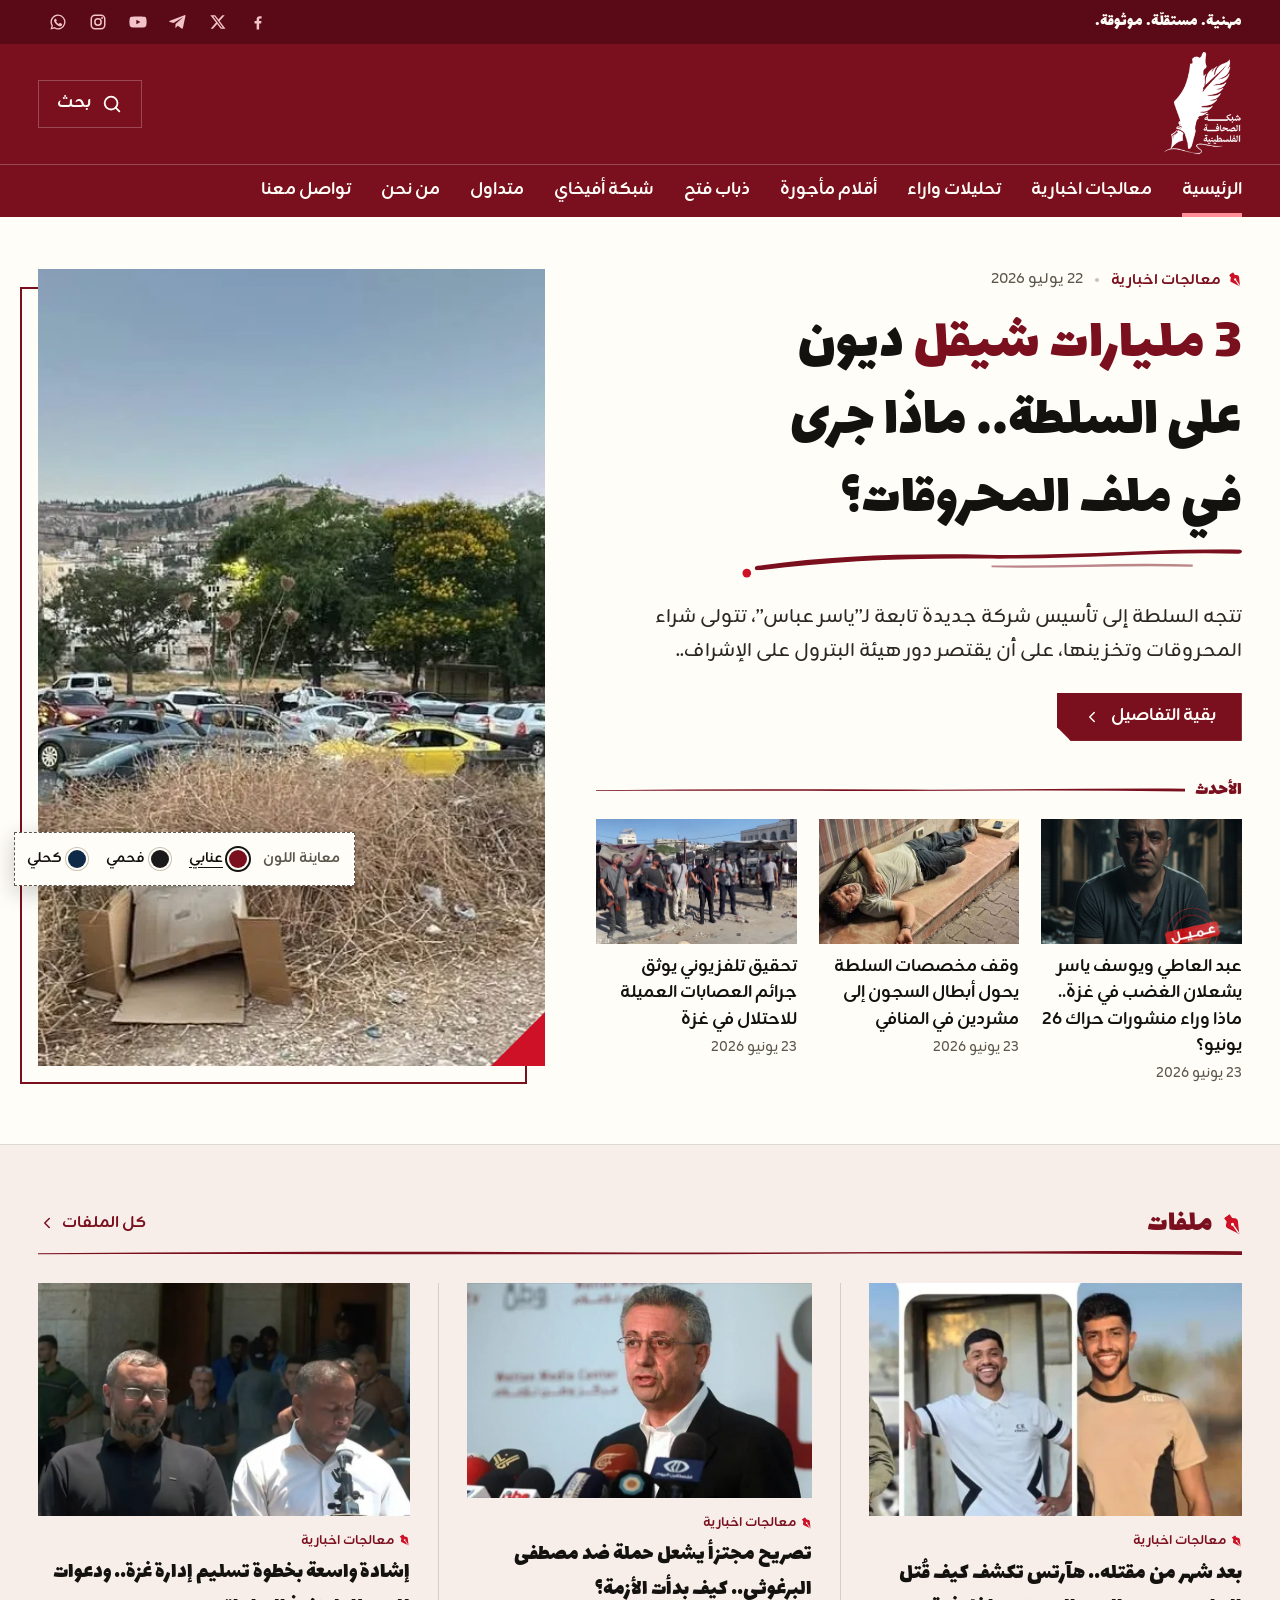
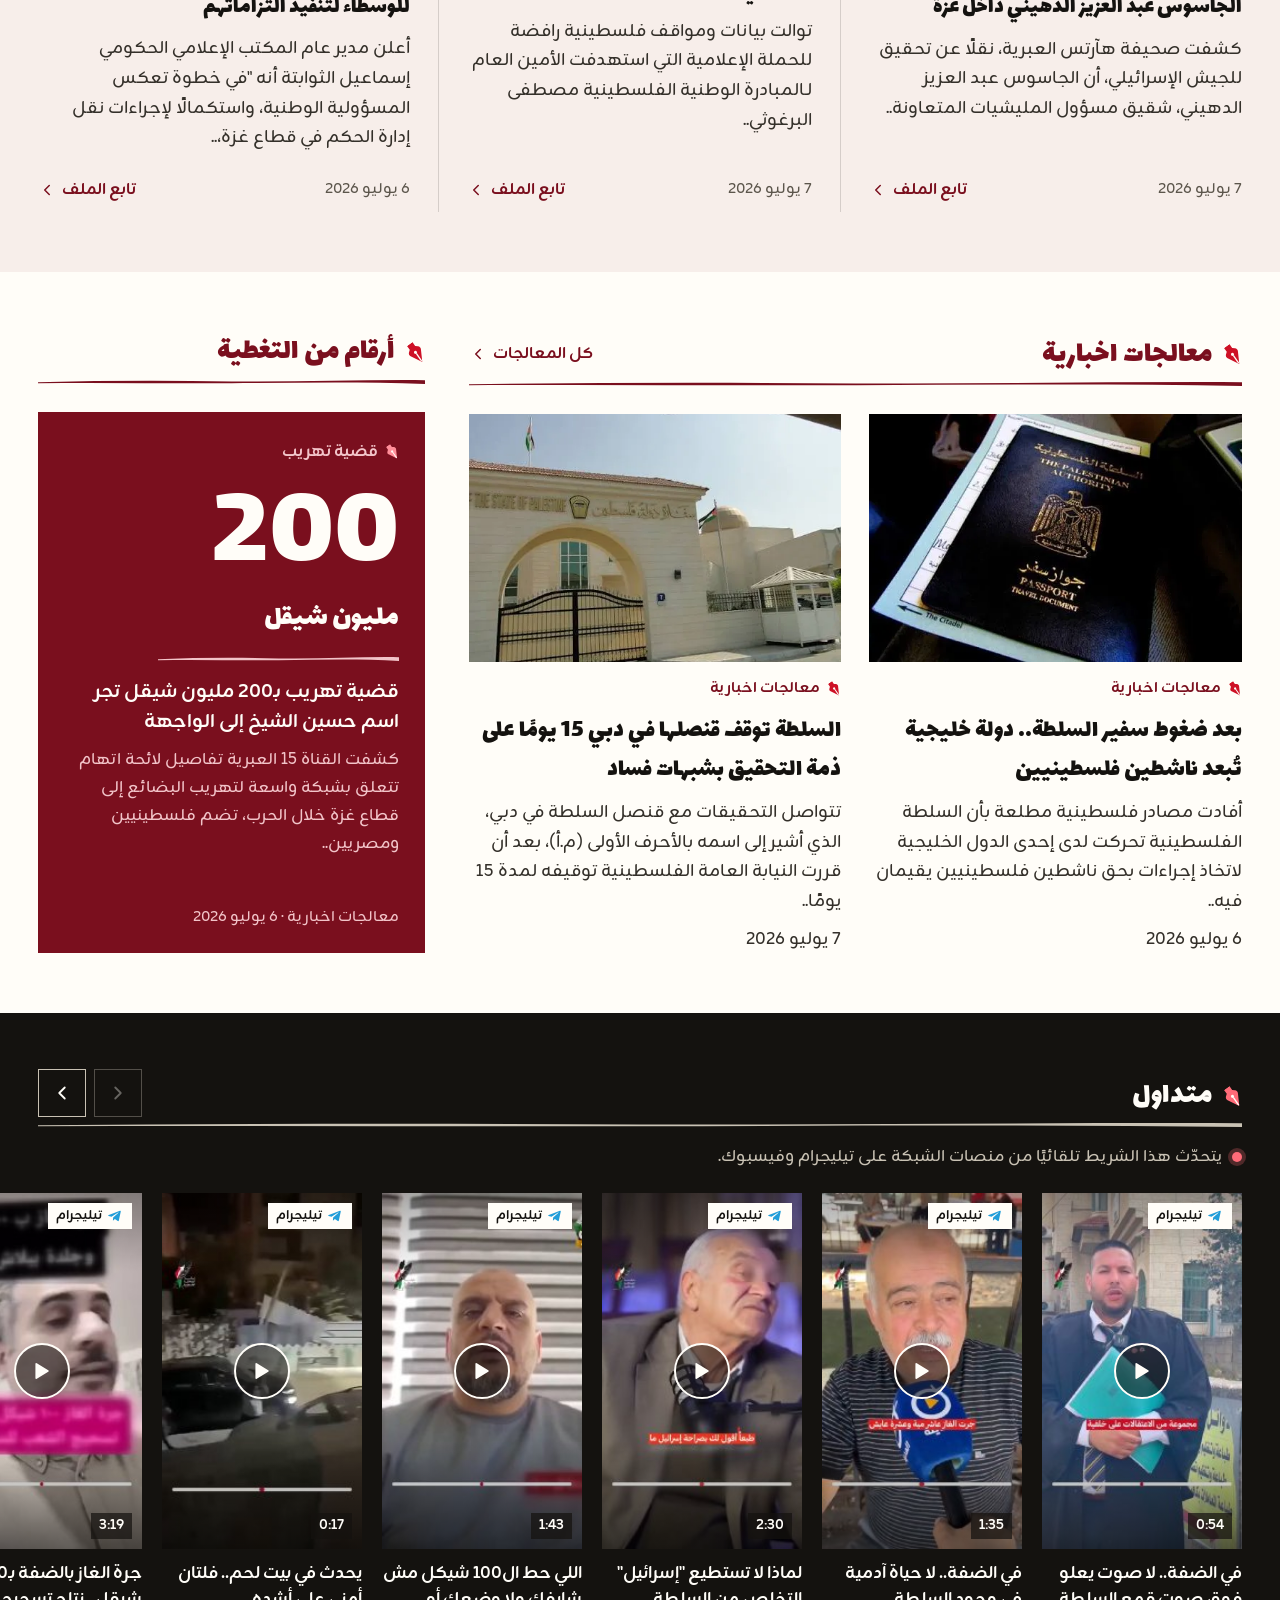
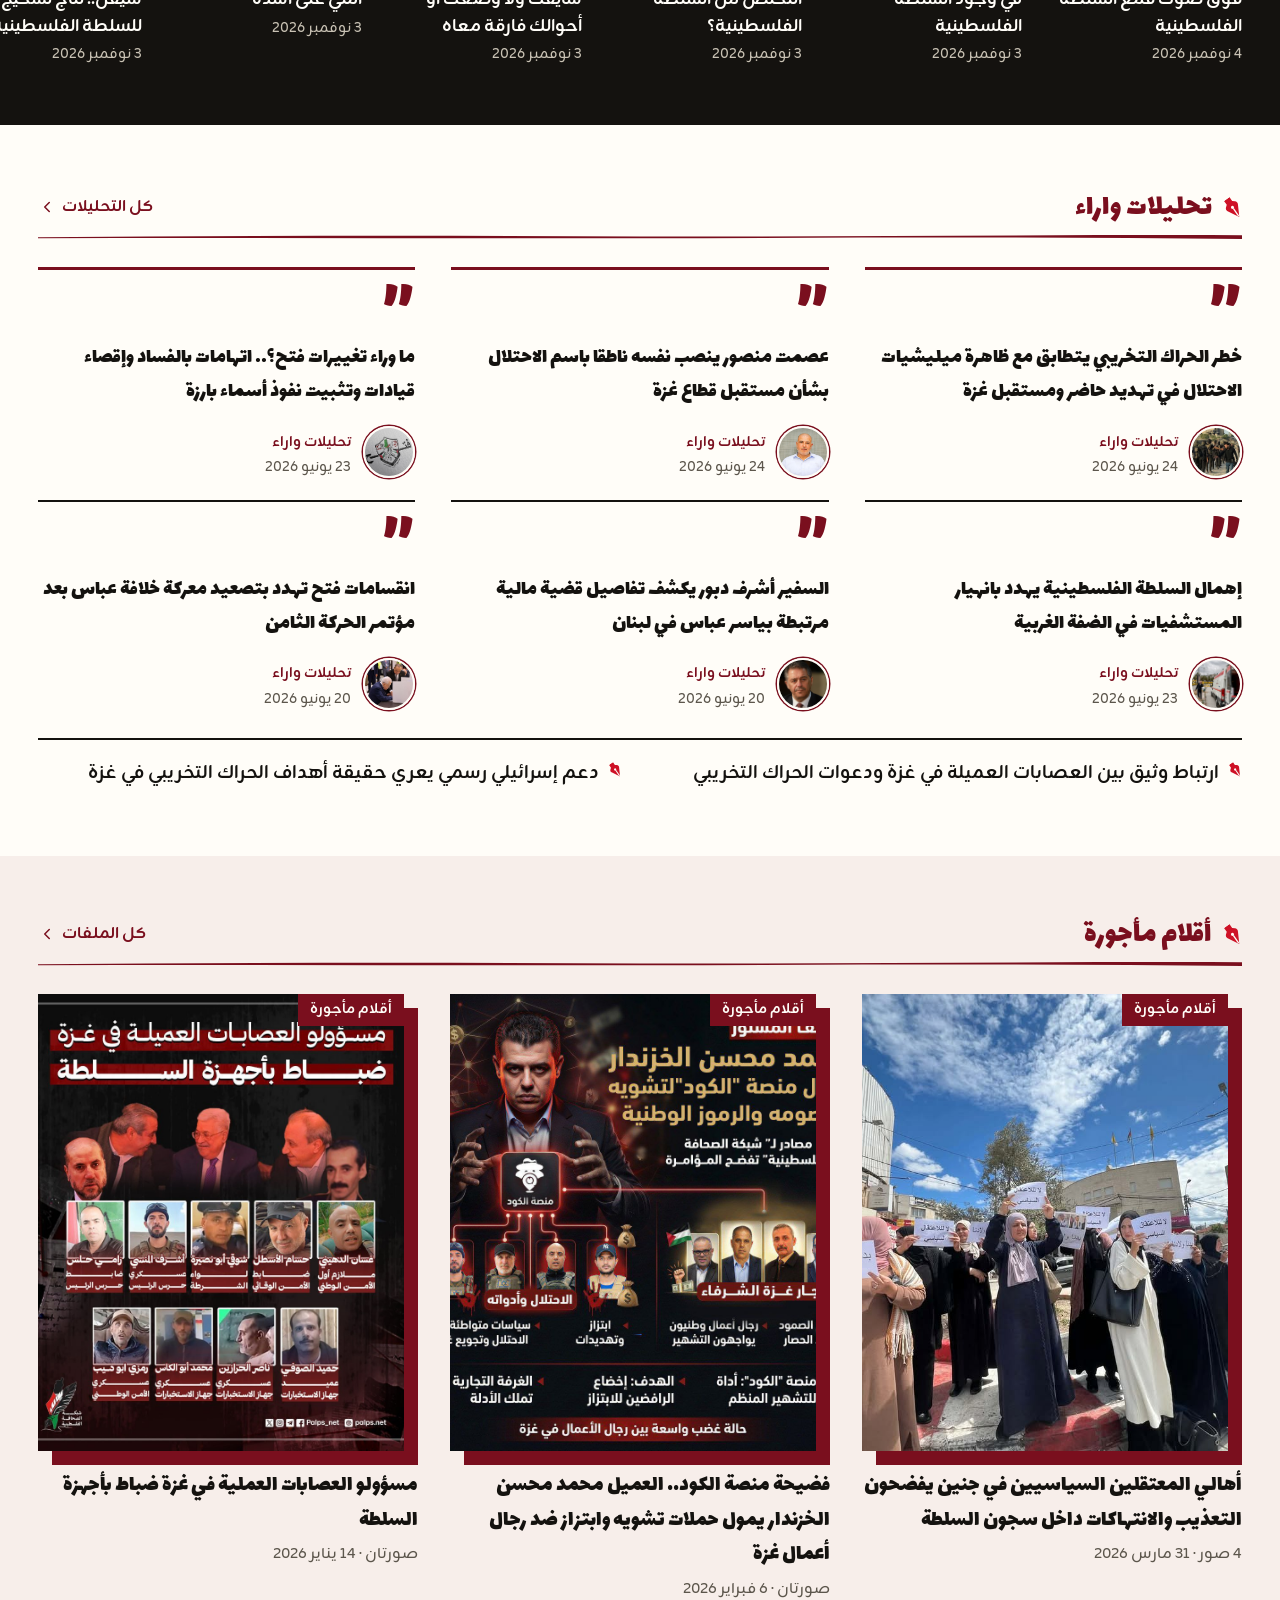
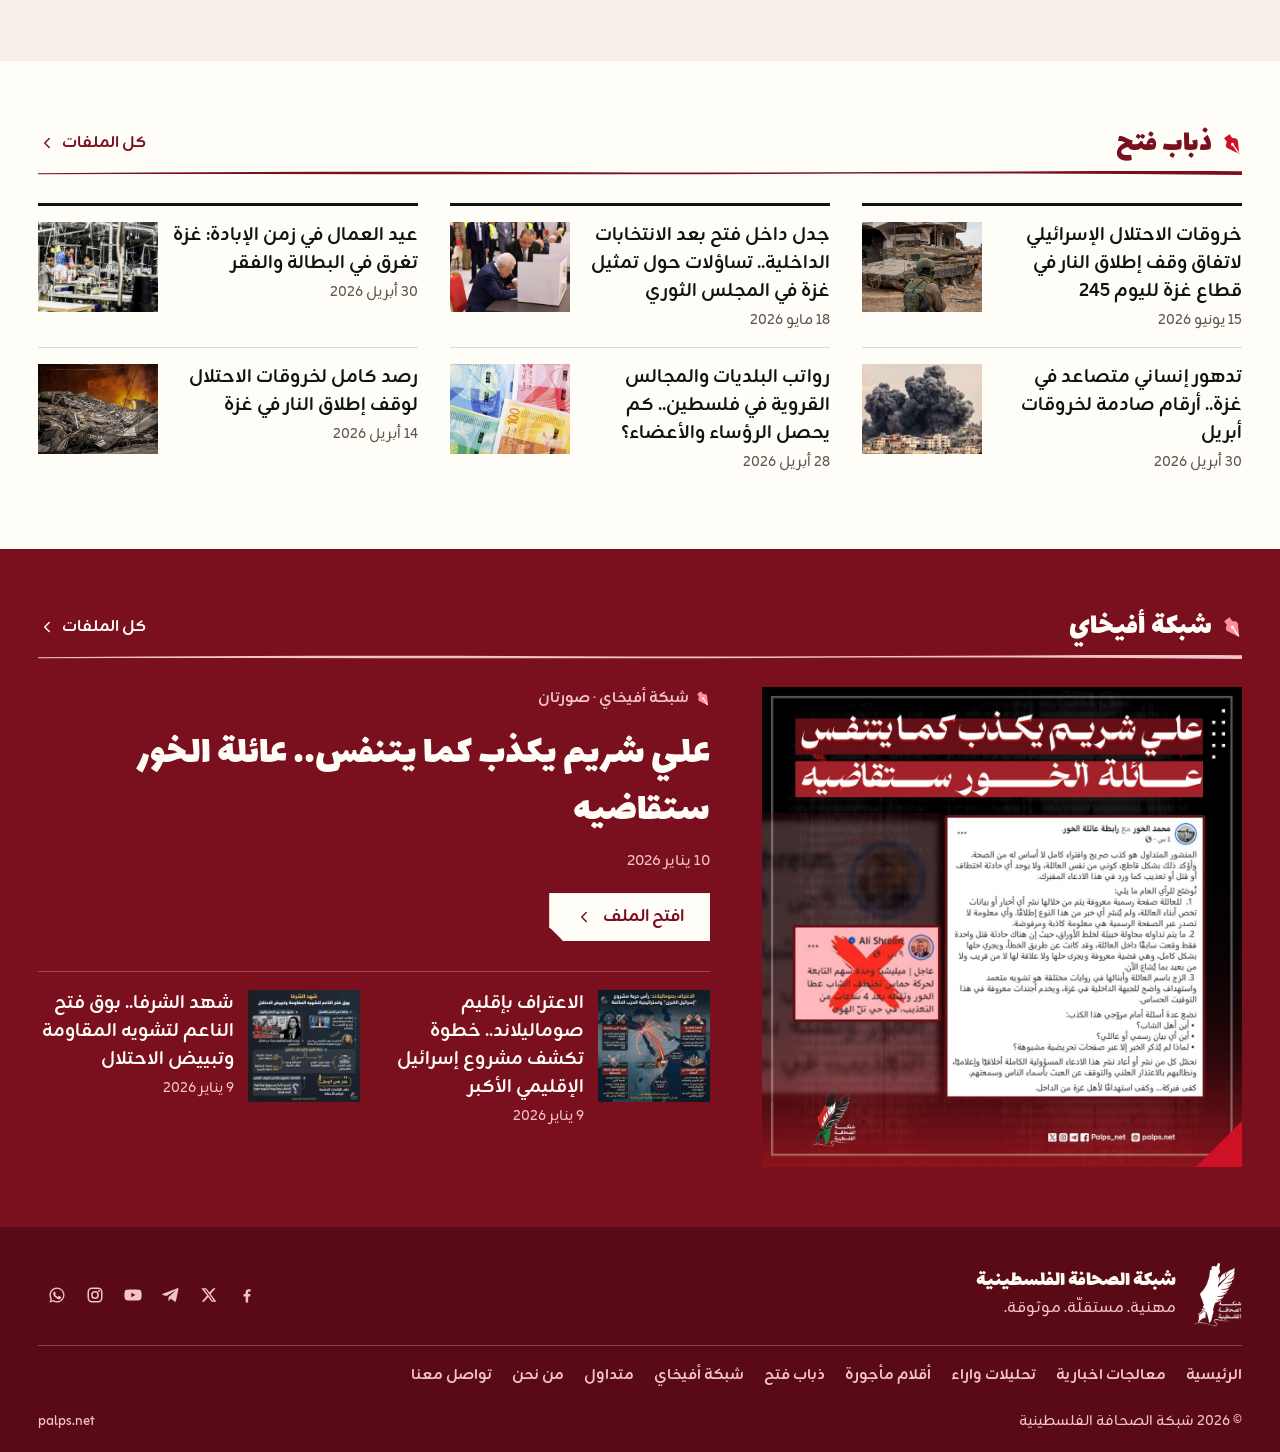
==== commit 74cbe194: "c: client revision — palette switcher (burgundy/charcoal/navy), transparent logo in the nav, section" ====
--- a/c/home.html
+++ b/c/home.html
@@ -4,11 +4,12 @@
 <meta charset="utf-8">
 <meta name="viewport" content="width=device-width, initial-scale=1">
 <title>شبكة الصحافة الفلسطينية — الحبر</title>
-<meta name="description" content="شبكة الصحافة الفلسطينية: معالجات اخبارية، تحليلات واراء، القصة في ارقام والقصة في صور. مهنية. مستقلّة. موثوقة.">
-<meta name="theme-color" content="#0D4D2F">
-<link rel="preload" href="../assets/fonts/kufam/kufam-arabic.woff2" as="font" type="font/woff2" crossorigin>
+<meta name="description" content="شبكة الصحافة الفلسطينية: معالجات اخبارية، تحليلات واراء، أقلام مأجورة، ذباب فتح، شبكة أفيخاي ومتداول. مهنية. مستقلّة. موثوقة.">
+<meta name="theme-color" content="#7A0F1E">
+<link rel="preload" href="../assets/fonts/lalezar/lalezar-arabic.woff2" as="font" type="font/woff2" crossorigin>
 <link rel="preload" href="../assets/fonts/zain/zain-400-arabic.woff2" as="font" type="font/woff2" crossorigin>
 <link rel="stylesheet" href="style.css">
+<script src="main.js"></script>
 </head>
 <body>
 <svg width="0" height="0" style="position:absolute" aria-hidden="true">
@@ -18,87 +19,99 @@
   <symbol id="i-close" viewBox="0 0 24 24"><path d="M6 6l12 12M18 6 6 18"/></symbol>
   <symbol id="i-left" viewBox="0 0 24 24"><path d="M15 6l-6 6 6 6"/></symbol>
   <symbol id="i-right" viewBox="0 0 24 24"><path d="M9 6l6 6-6 6"/></symbol>
+  <symbol id="i-play" viewBox="0 0 24 24"><path fill="currentColor" stroke="none" d="M7 4.5v15a1 1 0 0 0 1.5.86l12.5-7.5a1 1 0 0 0 0-1.72L8.5 3.64A1 1 0 0 0 7 4.5Z"/></symbol>
   <symbol id="i-camera" viewBox="0 0 24 24"><path d="M4 8h3l2-3h6l2 3h3v11H4z"/><circle cx="12" cy="13" r="3.5"/></symbol>
-  <symbol id="i-mail" viewBox="0 0 24 24"><rect x="3" y="5" width="18" height="14"/><path d="m3 7 9 6 9-6"/></symbol>
-  <symbol id="i-telegram" viewBox="0 0 24 24"><path d="M21.9 4.3 18.6 19.8c-.2 1.1-.9 1.4-1.8.9l-5-3.7-2.4 2.3c-.3.3-.5.5-1 .5l.4-5.1 9.2-8.3c.4-.4-.1-.6-.6-.2L6 13.4l-4.9-1.5c-1.1-.3-1.1-1.1.2-1.6L20.5 2.9c.9-.3 1.7.2 1.4 1.4Z"/></symbol>
   <symbol id="i-facebook" viewBox="0 0 24 24"><path d="M13.5 22v-8h2.7l.4-3.2h-3.1V8.8c0-.9.3-1.6 1.6-1.6h1.7V4.3c-.3 0-1.3-.1-2.5-.1-2.5 0-4.1 1.5-4.1 4.2v2.4H7.4V14h2.8v8Z"/></symbol>
   <symbol id="i-x" viewBox="0 0 24 24"><path d="M17.8 3h3.1l-6.8 7.7L22 21h-6.2l-4.9-6.4L5.3 21H2.2l7.2-8.3L1.8 3h6.4l4.4 5.8Zm-1.1 16.2h1.7L7.4 4.7H5.6Z"/></symbol>
+  <symbol id="i-telegram" viewBox="0 0 24 24"><path d="M21.9 4.3 18.6 19.8c-.2 1.1-.9 1.4-1.8.9l-5-3.7-2.4 2.3c-.3.3-.5.5-1 .5l.4-5.1 9.2-8.3c.4-.4-.1-.6-.6-.2L6 13.4l-4.9-1.5c-1.1-.3-1.1-1.1.2-1.6L20.5 2.9c.9-.3 1.7.2 1.4 1.4Z"/></symbol>
+  <symbol id="i-youtube" viewBox="0 0 24 24"><path d="M23 7.2a3 3 0 0 0-2.1-2.1C19 4.6 12 4.6 12 4.6s-7 0-8.9.5A3 3 0 0 0 1 7.2 31 31 0 0 0 .5 12a31 31 0 0 0 .5 4.8 3 3 0 0 0 2.1 2.1c1.9.5 8.9.5 8.9.5s7 0 8.9-.5a3 3 0 0 0 2.1-2.1 31 31 0 0 0 .5-4.8 31 31 0 0 0-.5-4.8ZM9.8 15.1V8.9l5.4 3.1Z"/></symbol>
+  <symbol id="i-instagram" viewBox="0 0 24 24"><rect x="3" y="3" width="18" height="18" rx="5" fill="none" stroke="currentColor" stroke-width="2"/><circle cx="12" cy="12" r="4.2" fill="none" stroke="currentColor" stroke-width="2"/><circle cx="17.4" cy="6.6" r="1.3"/></symbol>
   <symbol id="i-whatsapp" viewBox="0 0 24 24"><path d="M12 2a10 10 0 0 0-8.6 15.1L2 22l5-1.3A10 10 0 1 0 12 2Zm0 18.2a8.2 8.2 0 0 1-4.2-1.2l-.3-.2-3 .8.8-2.9-.2-.3A8.2 8.2 0 1 1 12 20.2Zm4.5-6.1c-.2-.1-1.5-.7-1.7-.8-.2-.1-.4-.1-.6.1l-.8 1c-.1.2-.3.2-.5.1a6.7 6.7 0 0 1-3.3-2.9c-.2-.4.2-.4.7-1.3.1-.2 0-.3 0-.4l-.8-1.8c-.2-.5-.4-.4-.6-.4h-.5a1 1 0 0 0-.7.3 3 3 0 0 0-.9 2.2 5.1 5.1 0 0 0 1.1 2.7 11.7 11.7 0 0 0 4.5 4c1.7.7 2.3.8 3.2.6.5-.1 1.5-.6 1.7-1.2.2-.6.2-1.1.2-1.2-.1-.1-.3-.2-.5-.3Z"/></symbol>
 </svg>
 
 <a class="skip" href="#main">تخطَّ إلى المحتوى</a>
 
-<!-- slim top bar -->
+<!-- top bar: tagline + the network's platforms -->
 <div class="topbar">
   <div class="wrap topbar__in">
     <span class="topbar__tag">مهنية. مستقلّة. موثوقة.</span>
-    <nav class="topbar__links" aria-label="تابعونا">
-      <a href="#" aria-label="تيليغرام"><svg class="ico ico--fill"><use href="#i-telegram"/></svg></a>
+    <nav class="platforms" aria-label="منصات الشبكة">
       <a href="#" aria-label="فيسبوك"><svg class="ico ico--fill"><use href="#i-facebook"/></svg></a>
       <a href="#" aria-label="إكس"><svg class="ico ico--fill"><use href="#i-x"/></svg></a>
+      <a href="https://t.me/Palps_net" aria-label="تيليجرام"><svg class="ico ico--fill"><use href="#i-telegram"/></svg></a>
+      <a href="#" aria-label="يوتيوب"><svg class="ico ico--fill"><use href="#i-youtube"/></svg></a>
+      <a href="#" aria-label="إنستغرام"><svg class="ico ico--fill"><use href="#i-instagram"/></svg></a>
       <a href="#" aria-label="واتساب"><svg class="ico ico--fill"><use href="#i-whatsapp"/></svg></a>
-      <a class="topbar__nl" href="#newsletter">النشرة البريدية</a>
     </nav>
   </div>
 </div>
 
-<!-- masthead: logo at the start, search + menu on every width -->
+<!-- nav bar: logo + search, sections row under the logo, all in one coloured bar -->
 <header class="masthead">
-  <div class="wrap masthead__in">
-    <a class="logo-tab" href="home.html" aria-label="شبكة الصحافة الفلسطينية — الرئيسية">
-      <img src="../assets/img/brand/logo.webp" width="84" height="112" alt="شبكة الصحافة الفلسطينية">
+  <div class="wrap masthead__row">
+    <a class="logo" href="home.html" aria-label="شبكة الصحافة الفلسطينية — الرئيسية">
+      <img src="../assets/img/brand/logo-white.webp" width="78" height="104" alt="شبكة الصحافة الفلسطينية">
     </a>
-    <div class="masthead__brand">
-      <span class="masthead__name">شبكة الصحافة الفلسطينية</span>
-      <span class="masthead__sub">معالجات · تحليلات · أرقام · صور</span>
-    </div>
     <div class="masthead__tools">
-      <button class="searchbox" type="button" data-open-search aria-controls="drawer" aria-expanded="false">
-        <svg class="ico"><use href="#i-search"/></svg><span>ابحث في المعالجات والتحليلات</span>
+      <button class="searchbtn" type="button" data-search-toggle aria-controls="searchbar" aria-expanded="false">
+        <svg class="ico"><use href="#i-search"/></svg>بحث
       </button>
-      <button class="iconbtn iconbtn--search" type="button" data-open-search aria-controls="drawer" aria-expanded="false" aria-label="بحث">
-        <svg class="ico"><use href="#i-search"/></svg>
+      <button class="menubtn" type="button" data-open-menu aria-controls="drawer" aria-expanded="false" aria-label="القائمة">
+        <svg class="ico"><use href="#i-menu"/></svg>
       </button>
-      <button class="iconbtn" type="button" data-open-menu aria-controls="drawer" aria-expanded="false">
-        <svg class="ico"><use href="#i-menu"/></svg><span class="iconbtn__label">الأقسام</span>
-      </button>
-    </div>
+    </div>
+  </div>
+  <nav class="sections" aria-label="أقسام الموقع">
+    <ul class="wrap">
+      <li><a href="home.html" aria-current="page">الرئيسية</a></li>
+      <li><a href="#news">معالجات اخبارية</a></li>
+      <li><a href="#analysis">تحليلات واراء</a></li>
+      <li><a href="#paid">أقلام مأجورة</a></li>
+      <li><a href="#flies">ذباب فتح</a></li>
+      <li><a href="#avichay">شبكة أفيخاي</a></li>
+      <li><a href="#trending">متداول</a></li>
+      <li><a href="#">من نحن</a></li>
+      <li><a href="#">تواصل معنا</a></li>
+    </ul>
+  </nav>
+  <div class="searchbar" id="searchbar" hidden>
+    <form class="wrap" role="search" action="#">
+      <label class="sr-only" for="q">ابحث في الموقع</label>
+      <input id="q" type="search" placeholder="ابحث في المعالجات والتحليلات">
+      <button class="btn" type="submit"><svg class="ico"><use href="#i-search"/></svg>ابحث</button>
+    </form>
   </div>
 </header>
 
-<!-- overlay drawer: the only navigation -->
+<!-- phone drawer -->
 <div class="drawer" id="drawer" aria-hidden="true">
   <button class="drawer__scrim" type="button" data-close-menu tabindex="-1" aria-label="إغلاق القائمة"></button>
   <div class="drawer__panel" role="dialog" aria-modal="true" aria-label="القائمة">
     <div class="drawer__top">
-      <span class="logo-plate"><img src="../assets/img/brand/logo.webp" width="48" height="64" alt="شبكة الصحافة الفلسطينية"></span>
-      <button class="iconbtn drawer__close" type="button" data-close-menu aria-label="إغلاق القائمة"><svg class="ico"><use href="#i-close"/></svg></button>
-    </div>
-    <form class="drawer__search" role="search" action="#">
-      <label class="sr-only" for="q">ابحث في الموقع</label>
-      <input id="q" type="search" placeholder="ابحث في المعالجات والتحليلات">
-      <button type="submit" aria-label="ابحث"><svg class="ico"><use href="#i-search"/></svg></button>
-    </form>
-    <nav class="drawer__nav" aria-label="الأقسام">
+      <img src="../assets/img/brand/logo-white.webp" width="45" height="60" alt="شبكة الصحافة الفلسطينية">
+      <button class="drawer__close" type="button" data-close-menu aria-label="إغلاق القائمة"><svg class="ico"><use href="#i-close"/></svg></button>
+    </div>
+    <nav class="drawer__nav" aria-label="أقسام الموقع">
       <ul>
-        <li><a href="home.html"><small>01</small>الرئيسية</a></li>
-        <li><a href="#news"><small>02</small>معالجات اخبارية</a></li>
-        <li><a href="#analysis"><small>03</small>تحليلات واراء</a></li>
-        <li><a href="#numbers"><small>04</small>القصة في ارقام</a></li>
-        <li><a href="#photos"><small>05</small>المرئيات</a></li>
-        <li><a href="#"><small>06</small>من نحن</a></li>
-        <li><a href="#"><small>07</small>تواصل معنا</a></li>
+        <li><a href="home.html">الرئيسية</a></li>
+        <li><a href="#news">معالجات اخبارية</a></li>
+        <li><a href="#analysis">تحليلات واراء</a></li>
+        <li><a href="#paid">أقلام مأجورة</a></li>
+        <li><a href="#flies">ذباب فتح</a></li>
+        <li><a href="#avichay">شبكة أفيخاي</a></li>
+        <li><a href="#trending">متداول</a></li>
+        <li><a href="#">من نحن</a></li>
+        <li><a href="#">تواصل معنا</a></li>
       </ul>
     </nav>
-    <div class="drawer__follow">
-      <p>تابعونا</p>
-      <div>
-        <a href="#" aria-label="تيليغرام"><svg class="ico ico--fill"><use href="#i-telegram"/></svg></a>
-        <a href="#" aria-label="فيسبوك"><svg class="ico ico--fill"><use href="#i-facebook"/></svg></a>
-        <a href="#" aria-label="إكس"><svg class="ico ico--fill"><use href="#i-x"/></svg></a>
-        <a href="#" aria-label="واتساب"><svg class="ico ico--fill"><use href="#i-whatsapp"/></svg></a>
-      </div>
-    </div>
+    <nav class="platforms" aria-label="منصات الشبكة">
+      <a href="#" aria-label="فيسبوك"><svg class="ico ico--fill"><use href="#i-facebook"/></svg></a>
+      <a href="#" aria-label="إكس"><svg class="ico ico--fill"><use href="#i-x"/></svg></a>
+      <a href="https://t.me/Palps_net" aria-label="تيليجرام"><svg class="ico ico--fill"><use href="#i-telegram"/></svg></a>
+      <a href="#" aria-label="يوتيوب"><svg class="ico ico--fill"><use href="#i-youtube"/></svg></a>
+      <a href="#" aria-label="إنستغرام"><svg class="ico ico--fill"><use href="#i-instagram"/></svg></a>
+      <a href="#" aria-label="واتساب"><svg class="ico ico--fill"><use href="#i-whatsapp"/></svg></a>
+    </nav>
   </div>
 </div>
 
@@ -123,22 +136,22 @@
         </svg>
         <p class="lead__dek">تتجه السلطة إلى تأسيس شركة جديدة تابعة لـ”ياسر عباس”، تتولى شراء المحروقات وتخزينها، على أن يقتصر دور هيئة البترول على الإشراف..</p>
         <div class="lead__actions">
-          <a class="btn" href="#">اقرأ المعالجة كاملة <svg class="ico"><use href="#i-left"/></svg></a>
+          <a class="btn" href="#">بقية التفاصيل <svg class="ico"><use href="#i-left"/></svg></a>
         </div>
         <div class="lead__more">
           <h2 class="mini-head">الأحدث</h2>
           <ol class="lead__list">
             <li><a href="#">
-              <img src="../assets/img/news/photo-2026-06-23-12-56-55.jpg" width="64" height="64" alt="">
-              <div><h3>عبد العاطي ويوسف ياسر يشعلان الغضب في غزة.. ماذا وراء منشورات حراك 26 يونيو؟</h3><p class="meta"><time datetime="2026-06-23">23 يونيو 2026</time></p></div>
+              <img src="../assets/img/news/photo-2026-06-23-12-56-55.jpg" width="1024" height="1024" alt="">
+              <div><h3 class="t-sm">عبد العاطي ويوسف ياسر يشعلان الغضب في غزة.. ماذا وراء منشورات حراك 26 يونيو؟</h3><p class="meta"><time datetime="2026-06-23">23 يونيو 2026</time></p></div>
             </a></li>
             <li><a href="#">
-              <img src="../assets/img/news/images-1-3.jpeg" width="64" height="64" alt="">
-              <div><h3>وقف مخصصات السلطة يحول أبطال السجون إلى مشردين في المنافي</h3><p class="meta"><time datetime="2026-06-23">23 يونيو 2026</time></p></div>
+              <img src="../assets/img/news/images-1-3.jpeg" width="501" height="399" alt="">
+              <div><h3 class="t-sm">وقف مخصصات السلطة يحول أبطال السجون إلى مشردين في المنافي</h3><p class="meta"><time datetime="2026-06-23">23 يونيو 2026</time></p></div>
             </a></li>
             <li><a href="#">
-              <img src="../assets/img/news/gaza5-1760172550.webp" width="64" height="64" alt="">
-              <div><h3>تحقيق تلفزيوني يوثق جرائم العصابات العميلة للاحتلال في غزة</h3><p class="meta"><time datetime="2026-06-23">23 يونيو 2026</time></p></div>
+              <img src="../assets/img/news/gaza5-1760172550.webp" width="1620" height="1080" alt="">
+              <div><h3 class="t-sm">تحقيق تلفزيوني يوثق جرائم العصابات العميلة للاحتلال في غزة</h3><p class="meta"><time datetime="2026-06-23">23 يونيو 2026</time></p></div>
             </a></li>
           </ol>
         </div>
@@ -149,7 +162,7 @@
     </div>
   </section>
 
-  <!-- ملفات: numbered, text-led -->
+  <!-- ملفات: image-led cards -->
   <section class="files" aria-labelledby="files-h">
     <div class="wrap">
       <div class="shead">
@@ -159,22 +172,22 @@
       </div>
       <div class="files__grid">
         <article class="file">
-          <div class="file__num" aria-hidden="true">01</div>
-          <span class="kicker"><svg class="nib"><use href="#nib"/></svg>معالجات اخبارية</span>
+          <a class="file__img" href="#" tabindex="-1" aria-hidden="true"><img src="../assets/img/news/file_6a4cdf8c4c0d2.webp" width="788" height="364" alt="" loading="lazy" style="object-position: 100% 50%"></a>
+          <span class="kicker kicker--sm"><svg class="nib"><use href="#nib"/></svg>معالجات اخبارية</span>
           <h3><a href="#">بعد شهر من مقتله.. هآرتس تكشف كيف قُتل الجاسوس عبد العزيز الدهيني داخل غزة</a></h3>
           <p>كشفت صحيفة هآرتس العبرية، نقلًا عن تحقيق للجيش الإسرائيلي، أن الجاسوس عبد العزيز الدهيني، شقيق مسؤول المليشيات المتعاونة..</p>
           <div class="file__foot"><span class="meta"><time datetime="2026-07-07">7 يوليو 2026</time></span><a class="file__go" href="#">تابع الملف <svg class="ico"><use href="#i-left"/></svg></a></div>
         </article>
         <article class="file">
-          <div class="file__num" aria-hidden="true">02</div>
-          <span class="kicker"><svg class="nib"><use href="#nib"/></svg>معالجات اخبارية</span>
+          <a class="file__img" href="#" tabindex="-1" aria-hidden="true"><img src="../assets/img/news/file_6a4cde5111304.webp" width="863" height="486" alt="" loading="lazy"></a>
+          <span class="kicker kicker--sm"><svg class="nib"><use href="#nib"/></svg>معالجات اخبارية</span>
           <h3><a href="#">تصريح مجتزأ يشعل حملة ضد مصطفى البرغوثي.. كيف بدأت الأزمة؟</a></h3>
           <p>توالت بيانات ومواقف فلسطينية رافضة للحملة الإعلامية التي استهدفت الأمين العام لـالمبادرة الوطنية الفلسطينية مصطفى البرغوثي..</p>
           <div class="file__foot"><span class="meta"><time datetime="2026-07-07">7 يوليو 2026</time></span><a class="file__go" href="#">تابع الملف <svg class="ico"><use href="#i-left"/></svg></a></div>
         </article>
         <article class="file">
-          <div class="file__num" aria-hidden="true">03</div>
-          <span class="kicker"><svg class="nib"><use href="#nib"/></svg>معالجات اخبارية</span>
+          <a class="file__img" href="#" tabindex="-1" aria-hidden="true"><img src="../assets/img/news/file_6a4b86072c654.webp" width="830" height="506" alt="" loading="lazy"></a>
+          <span class="kicker kicker--sm"><svg class="nib"><use href="#nib"/></svg>معالجات اخبارية</span>
           <h3><a href="#">إشادة واسعة بخطوة تسليم إدارة غزة.. ودعوات للوسطاء لتنفيذ التزاماتهم</a></h3>
           <p>أعلن مدير عام المكتب الإعلامي الحكومي إسماعيل الثوابتة أنه "في خطوة تعكس المسؤولية الوطنية، واستكمالًا لإجراءات نقل إدارة الحكم في قطاع غزة،..</p>
           <div class="file__foot"><span class="meta"><time datetime="2026-07-06">6 يوليو 2026</time></span><a class="file__go" href="#">تابع الملف <svg class="ico"><use href="#i-left"/></svg></a></div>
@@ -183,244 +196,224 @@
     </div>
   </section>
 
-  <!-- معالجات اخبارية -->
+  <!-- معالجات اخبارية (two stories) + أرقام من التغطية (one figure) -->
   <section class="block" id="news" aria-labelledby="news-h">
-    <div class="wrap">
-      <div class="shead">
-        <h2 class="shead__title" id="news-h"><svg class="nib"><use href="#nib"/></svg>معالجات اخبارية</h2>
-        <a class="shead__more" href="#">كل المعالجات <svg class="ico"><use href="#i-left"/></svg></a>
-        <hr class="ink-rule">
-      </div>
-      <div class="news__grid">
-        <article class="feature">
-          <a href="#">
-            <img src="../assets/img/news/file_6a4b663a37267.webp" width="572" height="349" alt="" loading="lazy">
-            <span class="kicker"><svg class="nib"><use href="#nib"/></svg>معالجات اخبارية</span>
-            <h3>بعد ضغوط سفير السلطة.. دولة خليجية تُبعد ناشطين فلسطينيين</h3>
-          </a>
-          <p>أفادت مصادر فلسطينية مطلعة بأن السلطة الفلسطينية تحركت لدى إحدى الدول الخليجية لاتخاذ إجراءات بحق ناشطين فلسطينيين يقيمان فيه..</p>
-          <p class="meta"><time datetime="2026-07-06">6 يوليو 2026</time></p>
-        </article>
-        <div class="news__mid">
-          <article class="mcard"><a href="#">
-            <img src="../assets/img/news/rfh.jpg" width="780" height="470" alt="" loading="lazy">
-            <div><h3>فصائل المقاومة توجه رسالة حاسمة حول "الدعوات المشبوهة" داخل غزة</h3><p class="meta"><time datetime="2026-06-24">24 يونيو 2026</time></p></div>
-          </a></article>
-          <article class="mcard"><a href="#">
-            <img src="../assets/img/news/almqawmh.webp" width="780" height="470" alt="" loading="lazy">
-            <div><h3>المقاومة تنفذ ثاني عملية إعدام لعملاء في غزة منذ بداية شهر يونيو</h3><p class="meta"><time datetime="2026-06-24">24 يونيو 2026</time></p></div>
-          </a></article>
-        </div>
-        <ul class="rlist">
-          <li><a href="#">
-            <img src="../assets/img/news/abd-alaaty.jpg" width="76" height="76" alt="" loading="lazy">
-            <div><h3>قادة الحراك التخريبي في غزة من دون غطاء عائلي أو شعبي</h3><p class="meta"><time datetime="2026-06-24">24 يونيو 2026</time></p></div>
-          </a></li>
-          <li><a href="#">
-            <img class="pos-start" src="../assets/img/news/file_6a4a21dd8f1dc.webp" width="76" height="76" alt="" loading="lazy">
-            <div><h3>فريح أبو مدين.. لص الأراضي الحكومية بغزة</h3><p class="meta"><time datetime="2026-07-05">5 يوليو 2026</time></p></div>
-          </a></li>
-          <li><a href="#">
-            <img src="../assets/img/news/102946-mpg-00-19-30-16-Still003.webp" width="76" height="76" alt="" loading="lazy">
-            <div><h3>في ذكرى اغتياله الخامسة.. اسم نزار بنات يعود للواجهة</h3><p class="meta"><time datetime="2026-06-24">24 يونيو 2026</time></p></div>
-          </a></li>
-          <li><a href="#">
-            <img src="../assets/img/news/VXGJw.webp" width="76" height="76" alt="" loading="lazy">
-            <div><h3>ماذا قالت عائلات ومخاتير غزة عن "حراك 26 يونيو"؟</h3><p class="meta"><time datetime="2026-06-24">24 يونيو 2026</time></p></div>
-          </a></li>
-        </ul>
-      </div>
-    </div>
-  </section>
-
-  <!-- القصة في ارقام: one huge figure per card -->
-  <section class="numbers" id="numbers" aria-labelledby="numbers-h">
-    <div class="wrap">
-      <div class="shead shead--cream">
-        <h2 class="shead__title" id="numbers-h"><svg class="nib"><use href="#nib"/></svg>أرقام من التغطية</h2>
-        <a class="shead__more" href="#">القصة في ارقام <svg class="ico"><use href="#i-left"/></svg></a>
-        <hr class="ink-rule ink-rule--cream">
-      </div>
-      <div class="numbers__grid">
-        <article class="fig">
-          <p class="fig__label"><svg class="nib"><use href="#nib"/></svg>وقف إطلاق النار</p>
-          <p class="fig__value">245</p>
-          <p class="fig__unit">يومًا من الخروقات</p>
-          <hr class="ink-rule ink-rule--cream">
-          <h3><a href="#">خروقات الاحتلال الإسرائيلي لاتفاق وقف إطلاق النار في قطاع غزة لليوم 245</a></h3>
-          <p class="meta">القصة في ارقام · <time datetime="2026-06-15">15 يونيو 2026</time></p>
-        </article>
-        <article class="fig">
-          <p class="fig__label"><svg class="nib"><use href="#nib"/></svg>قضية تهريب</p>
-          <p class="fig__value">200</p>
-          <p class="fig__unit">مليون شيقل</p>
-          <hr class="ink-rule ink-rule--cream">
-          <h3><a href="#">قضية تهريب بـ200 مليون شيقل تجر اسم حسين الشيخ إلى الواجهة</a></h3>
-          <p class="meta">معالجات اخبارية · <time datetime="2026-07-06">6 يوليو 2026</time></p>
-        </article>
-        <article class="fig">
-          <p class="fig__label"><svg class="nib"><use href="#nib"/></svg>قنصل السلطة في دبي</p>
-          <p class="fig__value">15</p>
-          <p class="fig__unit">يومًا على ذمة التحقيق</p>
-          <hr class="ink-rule ink-rule--cream">
-          <h3><a href="#">السلطة توقف قنصلها في دبي 15 يومًا على ذمة التحقيق بشبهات فساد</a></h3>
-          <p class="meta">معالجات اخبارية · <time datetime="2026-07-07">7 يوليو 2026</time></p>
-        </article>
-        <div class="numbers__list">
-          <h3 class="mini">المزيد من القصة في ارقام</h3>
-          <ul>
-            <li><a href="#"><img src="../assets/img/news/f0a24783-ba06-4435-8a45-0f16a4c4be91.jpg" width="64" height="64" alt="" loading="lazy"><div><h4>جدل داخل فتح بعد الانتخابات الداخلية.. تساؤلات حول تمثيل غزة في المجلس الثوري</h4><p class="meta"><time datetime="2026-05-18">18 مايو 2026</time></p></div></a></li>
-            <li><a href="#"><img src="../assets/img/news/alaml-scaled.jpg" width="64" height="64" alt="" loading="lazy"><div><h4>عيد العمال في زمن الإبادة: غزة تغرق في البطالة والفقر</h4><p class="meta"><time datetime="2026-04-30">30 أبريل 2026</time></p></div></a></li>
-            <li><a href="#"><img src="../assets/img/news/ghzh-7.jpg" width="64" height="64" alt="" loading="lazy"><div><h4>تدهور إنساني متصاعد في غزة.. أرقام صادمة لخروقات أبريل</h4><p class="meta"><time datetime="2026-04-30">30 أبريل 2026</time></p></div></a></li>
-            <li><a href="#"><img src="../assets/img/news/israel-money-1.jpg" width="64" height="64" alt="" loading="lazy"><div><h4>رواتب البلديات والمجالس القروية في فلسطين.. كم يحصل الرؤساء والأعضاء؟</h4><p class="meta"><time datetime="2026-04-28">28 أبريل 2026</time></p></div></a></li>
-            <li><a href="#"><img src="../assets/img/news/wqf-itlaq-alnar.jpg" width="64" height="64" alt="" loading="lazy"><div><h4>رصد كامل لخروقات الاحتلال لوقف إطلاق النار في غزة</h4><p class="meta"><time datetime="2026-04-14">14 أبريل 2026</time></p></div></a></li>
-          </ul>
-        </div>
-      </div>
-    </div>
-  </section>
-
-  <!-- تحليلات واراء (pull quotes) + الأكثر قراءة -->
-  <section class="block" id="analysis" aria-labelledby="analysis-h">
-    <div class="wrap opinion__grid">
+    <div class="wrap newsrow">
       <div>
         <div class="shead">
-          <h2 class="shead__title" id="analysis-h"><svg class="nib"><use href="#nib"/></svg>تحليلات واراء</h2>
-          <a class="shead__more" href="#">كل التحليلات <svg class="ico"><use href="#i-left"/></svg></a>
+          <h2 class="shead__title" id="news-h"><svg class="nib"><use href="#nib"/></svg>معالجات اخبارية</h2>
+          <a class="shead__more" href="#">كل المعالجات <svg class="ico"><use href="#i-left"/></svg></a>
           <hr class="ink-rule">
         </div>
-        <div class="quotes">
-          <article class="quote">
-            <span class="quote__mark" aria-hidden="true">”</span>
-            <blockquote><h3><a href="#">خطر الحراك التخريبي يتطابق مع ظاهرة ميليشيات الاحتلال في تهديد حاضر ومستقبل غزة</a></h3></blockquote>
-            <div class="quote__by"><img src="../assets/img/news/d6LRQ.jpg" width="52" height="52" alt="" loading="lazy"><div><span class="kicker">تحليلات واراء</span><p class="meta"><time datetime="2026-06-24">24 يونيو 2026</time></p></div></div>
+        <div class="news2">
+          <article class="ncard">
+            <a href="#">
+              <img src="../assets/img/news/file_6a4b663a37267.webp" width="572" height="349" alt="" loading="lazy">
+              <span class="kicker"><svg class="nib"><use href="#nib"/></svg>معالجات اخبارية</span>
+              <h3>بعد ضغوط سفير السلطة.. دولة خليجية تُبعد ناشطين فلسطينيين</h3>
+            </a>
+            <p>أفادت مصادر فلسطينية مطلعة بأن السلطة الفلسطينية تحركت لدى إحدى الدول الخليجية لاتخاذ إجراءات بحق ناشطين فلسطينيين يقيمان فيه..</p>
+            <p class="meta"><time datetime="2026-07-06">6 يوليو 2026</time></p>
           </article>
-          <article class="quote">
-            <span class="quote__mark" aria-hidden="true">”</span>
-            <blockquote><h3><a href="#">عصمت منصور ينصب نفسه ناطقا باسم الاحتلال بشأن مستقبل قطاع غزة</a></h3></blockquote>
-            <div class="quote__by"><img src="../assets/img/news/mGFzB.jpeg" width="52" height="52" alt="" loading="lazy"><div><span class="kicker">تحليلات واراء</span><p class="meta"><time datetime="2026-06-24">24 يونيو 2026</time></p></div></div>
+          <article class="ncard">
+            <a href="#">
+              <img src="../assets/img/news/file_6a4ce80e772cf.webp" width="515" height="388" alt="" loading="lazy">
+              <span class="kicker"><svg class="nib"><use href="#nib"/></svg>معالجات اخبارية</span>
+              <h3>السلطة توقف قنصلها في دبي 15 يومًا على ذمة التحقيق بشبهات فساد</h3>
+            </a>
+            <p>تتواصل التحقيقات مع قنصل السلطة في دبي، الذي أشير إلى اسمه بالأحرف الأولى (م.أ)، بعد أن قررت النيابة العامة الفلسطينية توقيفه لمدة 15 يومًا..</p>
+            <p class="meta"><time datetime="2026-07-07">7 يوليو 2026</time></p>
           </article>
-          <article class="quote">
-            <span class="quote__mark" aria-hidden="true">”</span>
-            <blockquote><h3><a href="#">ما وراء تغييرات فتح؟.. اتهامات بالفساد وإقصاء قيادات وتثبيت نفوذ أسماء بارزة</a></h3></blockquote>
-            <div class="quote__by"><img src="../assets/img/news/thumbs-b-c-a0e7fa30afe671de3b70ba1ede15467f.jpg" width="52" height="52" alt="" loading="lazy"><div><span class="kicker">تحليلات واراء</span><p class="meta"><time datetime="2026-06-23">23 يونيو 2026</time></p></div></div>
-          </article>
-          <article class="quote">
-            <span class="quote__mark" aria-hidden="true">”</span>
-            <blockquote><h3><a href="#">إهمال السلطة الفلسطينية يهدد بانهيار المستشفيات في الضفة الغربية</a></h3></blockquote>
-            <div class="quote__by"><img src="../assets/img/news/mstshfyat.webp" width="52" height="52" alt="" loading="lazy"><div><span class="kicker">تحليلات واراء</span><p class="meta"><time datetime="2026-06-23">23 يونيو 2026</time></p></div></div>
-          </article>
-          <article class="quote">
-            <span class="quote__mark" aria-hidden="true">”</span>
-            <blockquote><h3><a href="#">السفير أشرف دبور يكشف تفاصيل قضية مالية مرتبطة بياسر عباس في لبنان</a></h3></blockquote>
-            <div class="quote__by"><img src="../assets/img/news/ashrf-dbor.png" width="52" height="52" alt="" loading="lazy"><div><span class="kicker">تحليلات واراء</span><p class="meta"><time datetime="2026-06-20">20 يونيو 2026</time></p></div></div>
-          </article>
-          <article class="quote">
-            <span class="quote__mark" aria-hidden="true">”</span>
-            <blockquote><h3><a href="#">انقسامات فتح تهدد بتصعيد معركة خلافة عباس بعد مؤتمر الحركة الثامن</a></h3></blockquote>
-            <div class="quote__by"><img src="../assets/img/news/f0a24783-ba06-4435-8a45-0f16a4c4be91.jpg" width="52" height="52" alt="" loading="lazy"><div><span class="kicker">تحليلات واراء</span><p class="meta"><time datetime="2026-06-20">20 يونيو 2026</time></p></div></div>
-          </article>
-        </div>
-        <div class="more-analysis">
-          <a href="#"><svg class="nib"><use href="#nib"/></svg>ارتباط وثيق بين العصابات العميلة في غزة ودعوات الحراك التخريبي</a>
-          <a href="#"><svg class="nib"><use href="#nib"/></svg>دعم إسرائيلي رسمي يعري حقيقة أهداف الحراك التخريبي في غزة</a>
-        </div>
-      </div>
-
-      <aside class="mostread" aria-labelledby="mr-h">
+        </div>
+      </div>
+
+      <aside class="newsrow__fig" aria-labelledby="fig-h">
         <div class="shead">
-          <h2 class="shead__title" id="mr-h"><svg class="nib"><use href="#nib"/></svg>الأكثر قراءة</h2>
+          <h2 class="shead__title" id="fig-h"><svg class="nib"><use href="#nib"/></svg>أرقام من التغطية</h2>
           <hr class="ink-rule">
         </div>
-        <ol>
-          <li><a href="#"><div><h3>السلطة توقف قنصلها في دبي 15 يومًا على ذمة التحقيق بشبهات فساد</h3><p class="meta">معالجات اخبارية · <time datetime="2026-07-07">7 يوليو 2026</time></p></div></a></li>
-          <li><a href="#"><div><h3>خطر الحراك التخريبي يتطابق مع ظاهرة ميليشيات الاحتلال في تهديد حاضر ومستقبل غزة</h3><p class="meta">تحليلات واراء · <time datetime="2026-06-24">24 يونيو 2026</time></p></div></a></li>
-          <li><a href="#"><div><h3>فريح أبو مدين.. لص الأراضي الحكومية بغزة</h3><p class="meta">معالجات اخبارية · <time datetime="2026-07-05">5 يوليو 2026</time></p></div></a></li>
-          <li><a href="#"><div><h3>هراوة السلطة الفلسطينية تمنع أي نصرة لغزة في الضفة</h3><p class="meta">معالجات اخبارية · <time datetime="2025-07-25">25 يوليو 2025</time></p></div></a></li>
-          <li><a href="#"><div><h3>عبد العاطي ويوسف ياسر يشعلان الغضب في غزة.. ماذا وراء منشورات حراك 26 يونيو؟</h3><p class="meta">معالجات اخبارية · <time datetime="2026-06-23">23 يونيو 2026</time></p></div></a></li>
-          <li><a href="#"><div><h3>قادة الحراك التخريبي في غزة من دون غطاء عائلي أو شعبي</h3><p class="meta">معالجات اخبارية · <time datetime="2026-06-24">24 يونيو 2026</time></p></div></a></li>
-          <li><a href="#"><div><h3>المقاومة تنفذ ثاني عملية إعدام لعملاء في غزة منذ بداية شهر يونيو</h3><p class="meta">معالجات اخبارية · <time datetime="2026-06-24">24 يونيو 2026</time></p></div></a></li>
-          <li><a href="#"><div><h3>بعد شهر من مقتله.. هآرتس تكشف كيف قُتل الجاسوس عبد العزيز الدهيني داخل غزة</h3><p class="meta">معالجات اخبارية · <time datetime="2026-07-07">7 يوليو 2026</time></p></div></a></li>
-          <li><a href="#"><div><h3>ماذا قالت عائلات ومخاتير غزة عن "حراك 26 يونيو"؟</h3><p class="meta">معالجات اخبارية · <time datetime="2026-06-24">24 يونيو 2026</time></p></div></a></li>
-          <li><a href="#"><div><h3>السفير أشرف دبور يكشف تفاصيل قضية مالية مرتبطة بياسر عباس في لبنان</h3><p class="meta">تحليلات واراء · <time datetime="2026-06-20">20 يونيو 2026</time></p></div></a></li>
-        </ol>
+        <article class="figcard">
+          <p class="figcard__label"><svg class="nib"><use href="#nib"/></svg>قضية تهريب</p>
+          <p class="figcard__value">200</p>
+          <p class="figcard__unit">مليون شيقل</p>
+          <hr class="ink-rule ink-rule--light">
+          <h3 class="t-sm"><a href="#">قضية تهريب بـ200 مليون شيقل تجر اسم حسين الشيخ إلى الواجهة</a></h3>
+          <p class="figcard__desc">كشفت القناة 15 العبرية تفاصيل لائحة اتهام تتعلق بشبكة واسعة لتهريب البضائع إلى قطاع غزة خلال الحرب، تضم فلسطينيين ومصريين..</p>
+          <p class="meta">معالجات اخبارية · <time datetime="2026-07-06">6 يوليو 2026</time></p>
+        </article>
       </aside>
     </div>
   </section>
 
-  <!-- القصة في صور: full-width horizontal scroller -->
-  <section class="photos" id="photos" aria-labelledby="photos-h">
-    <div class="wrap">
-      <div class="shead shead--cream">
-        <h2 class="shead__title" id="photos-h"><svg class="nib"><use href="#nib"/></svg>القصة في صور</h2>
-        <div class="scroller-nav" data-scroller-nav="essays">
+  <!-- متداول: videos pulled from the network's platforms -->
+  <section class="trend" id="trending" aria-labelledby="trend-h">
+    <div class="wrap">
+      <div class="shead">
+        <h2 class="shead__title" id="trend-h"><svg class="nib"><use href="#nib"/></svg>متداول</h2>
+        <div class="scroller-nav" data-scroller-nav="trend-track">
           <button type="button" data-dir="prev" aria-label="السابق"><svg class="ico"><use href="#i-right"/></svg></button>
           <button type="button" data-dir="next" aria-label="التالي"><svg class="ico"><use href="#i-left"/></svg></button>
         </div>
-        <hr class="ink-rule ink-rule--cream">
-      </div>
-    </div>
-    <div class="scroller" id="essays" data-scroller tabindex="0" aria-label="القصة في صور، مرّر أفقيًا">
-      <article class="essay"><a href="#">
-        <div class="essay__img"><img src="../assets/img/news/photo-2026-03-31-10-16-37.jpg" width="960" height="720" alt="" loading="lazy"><span class="essay__count"><svg class="ico"><use href="#i-camera"/></svg>4 صور</span></div>
-        <h3>أهالي المعتقلين السياسيين في جنين يفضحون التعذيب والانتهاكات داخل سجون السلطة</h3>
-        <p class="meta"><time datetime="2026-03-31">31 مارس 2026</time></p>
-      </a></article>
-      <article class="essay"><a href="#">
-        <div class="essay__img"><img src="../assets/img/news/photo-2026-02-06-10-39-29.jpg" width="1024" height="1024" alt="" loading="lazy"><span class="essay__count"><svg class="ico"><use href="#i-camera"/></svg>صورتان</span></div>
-        <h3>فضيحة منصة الكود.. العميل محمد محسن الخزندار يمول حملات تشويه وابتزاز ضد رجال أعمال غزة</h3>
-        <p class="meta"><time datetime="2026-02-06">6 فبراير 2026</time></p>
-      </a></article>
-      <article class="essay"><a href="#">
-        <div class="essay__img"><img src="../assets/img/news/photo-2026-01-13-13-33-02.jpg" width="1080" height="1080" alt="" loading="lazy"><span class="essay__count"><svg class="ico"><use href="#i-camera"/></svg>صورتان</span></div>
-        <h3>مسؤولو العصابات العملية في غزة ضباط بأجهزة السلطة</h3>
-        <p class="meta"><time datetime="2026-01-14">14 يناير 2026</time></p>
-      </a></article>
-      <article class="essay"><a href="#">
-        <div class="essay__img"><img src="../assets/img/news/photo-2026-01-10-11-14-53.jpg" width="1080" height="1080" alt="" loading="lazy"><span class="essay__count"><svg class="ico"><use href="#i-camera"/></svg>صورتان</span></div>
-        <h3>علي شريم يكذب كما يتنفس.. عائلة الخور ستقاضيه</h3>
-        <p class="meta"><time datetime="2026-01-10">10 يناير 2026</time></p>
-      </a></article>
-      <article class="essay"><a href="#">
-        <div class="essay__img"><img src="../assets/img/news/photo-2026-01-09-21-10-45.jpg" width="1024" height="1024" alt="" loading="lazy"><span class="essay__count"><svg class="ico"><use href="#i-camera"/></svg>صورتان</span></div>
-        <h3>الاعتراف بإقليم صوماليلاند.. خطوة تكشف مشروع إسرائيل الإقليمي الأكبر</h3>
-        <p class="meta"><time datetime="2026-01-09">9 يناير 2026</time></p>
-      </a></article>
-      <article class="essay"><a href="#">
-        <div class="essay__img"><img src="../assets/img/news/photo-2026-01-09-21-08-15.jpg" width="1024" height="1024" alt="" loading="lazy"><span class="essay__count"><svg class="ico"><use href="#i-camera"/></svg>صورتان</span></div>
-        <h3>شهد الشرفا.. بوق فتح الناعم لتشويه المقاومة وتبييض الاحتلال</h3>
-        <p class="meta"><time datetime="2026-01-09">9 يناير 2026</time></p>
-      </a></article>
-    </div>
-  </section>
-
-  <!-- النشرة + تابعونا -->
-  <section class="follow" id="newsletter" aria-label="النشرة البريدية وحسابات الشبكة">
-    <div class="wrap">
-      <div class="follow__grid">
-        <div class="follow__nl">
-          <h2>نشرة الشبكة في بريدك</h2>
-          <svg class="ink-underline" viewBox="0 0 520 34" aria-hidden="true">
-            <g class="stroke">
-              <path fill="currentColor" d="M517 7C440 4 350 13 255 12 170 11 95 15 22 24c-5 1-7-3-2-4.5C95 9 172 6.5 256 8c94 1.5 184-7 262-5.5 4 .1 4 4.5-1 4.5Z"/>
-            </g>
-            <circle class="drop" cx="9" cy="27" r="4.5"/>
-          </svg>
-          <p>المعالجات الاخبارية والتحليلات والقصة في ارقام، كما تنشرها الشبكة.</p>
-          <form class="nl-form" action="#">
-            <label class="sr-only" for="nl-email">بريدك الإلكتروني</label>
-            <input id="nl-email" type="email" placeholder="بريدك الإلكتروني" autocomplete="email" dir="rtl">
-            <button class="btn" type="submit"><svg class="ico"><use href="#i-mail"/></svg>اشترك</button>
-          </form>
-        </div>
-        <div class="follow__social">
-          <h2>تابعوا الشبكة</h2>
-          <p>على المنصات التي تقرؤون منها.</p>
-          <div class="social-grid">
-            <a href="#"><svg class="ico ico--fill"><use href="#i-telegram"/></svg>تيليغرام</a>
-            <a href="#"><svg class="ico ico--fill"><use href="#i-facebook"/></svg>فيسبوك</a>
-            <a href="#"><svg class="ico ico--fill"><use href="#i-x"/></svg>إكس</a>
-            <a href="#"><svg class="ico ico--fill"><use href="#i-whatsapp"/></svg>واتساب</a>
+        <hr class="ink-rule">
+      </div>
+      <p class="trend__note"><span class="live-dot" aria-hidden="true"></span>يتحدّث هذا الشريط تلقائيًا من منصات الشبكة على تيليجرام وفيسبوك.</p>
+    </div>
+    <div class="scroller" id="trend-track" tabindex="0" aria-label="فيديوهات متداولة، مرّر أفقيًا">
+      <article class="vcard"><a href="https://t.me/Palps_net/12420" target="_blank" rel="noopener">
+        <div class="vcard__media"><img src="../assets/img/trending/tg-12420.jpg" width="180" height="320" alt="" loading="lazy"><span class="vcard__src"><svg class="ico ico--fill"><use href="#i-telegram"/></svg>تيليجرام</span><span class="vcard__play" aria-hidden="true"><svg class="ico"><use href="#i-play"/></svg></span><span class="vcard__dur" dir="ltr"><span class="sr-only">المدة </span>0:54</span></div>
+        <h3 class="t-sm">في الضفة.. لا صوت يعلو فوق صوت قمع السلطة الفلسطينية</h3>
+        <p class="meta"><time datetime="2026-11-04T07:28:10+00:00">4 نوفمبر 2026</time></p>
+      </a></article>
+      <article class="vcard"><a href="https://t.me/Palps_net/12418" target="_blank" rel="noopener">
+        <div class="vcard__media"><img src="../assets/img/trending/tg-12418.jpg" width="180" height="320" alt="" loading="lazy"><span class="vcard__src"><svg class="ico ico--fill"><use href="#i-telegram"/></svg>تيليجرام</span><span class="vcard__play" aria-hidden="true"><svg class="ico"><use href="#i-play"/></svg></span><span class="vcard__dur" dir="ltr"><span class="sr-only">المدة </span>1:35</span></div>
+        <h3 class="t-sm">في الضفة.. لا حياة آدمية في وجود السلطة الفلسطينية</h3>
+        <p class="meta"><time datetime="2026-11-03T18:16:59+00:00">3 نوفمبر 2026</time></p>
+      </a></article>
+      <article class="vcard"><a href="https://t.me/Palps_net/12415" target="_blank" rel="noopener">
+        <div class="vcard__media"><img src="../assets/img/trending/tg-12415.jpg" width="180" height="320" alt="" loading="lazy"><span class="vcard__src"><svg class="ico ico--fill"><use href="#i-telegram"/></svg>تيليجرام</span><span class="vcard__play" aria-hidden="true"><svg class="ico"><use href="#i-play"/></svg></span><span class="vcard__dur" dir="ltr"><span class="sr-only">المدة </span>2:30</span></div>
+        <h3 class="t-sm">لماذا لا تستطيع "إسرائيل" التخلص من السلطة الفلسطينية؟</h3>
+        <p class="meta"><time datetime="2026-11-03T15:36:04+00:00">3 نوفمبر 2026</time></p>
+      </a></article>
+      <article class="vcard"><a href="https://t.me/Palps_net/12413" target="_blank" rel="noopener">
+        <div class="vcard__media"><img src="../assets/img/trending/tg-12413.jpg" width="180" height="320" alt="" loading="lazy"><span class="vcard__src"><svg class="ico ico--fill"><use href="#i-telegram"/></svg>تيليجرام</span><span class="vcard__play" aria-hidden="true"><svg class="ico"><use href="#i-play"/></svg></span><span class="vcard__dur" dir="ltr"><span class="sr-only">المدة </span>1:43</span></div>
+        <h3 class="t-sm">اللي حط ال100 شيكل مش شايفك ولا وضعك أو أحوالك فارقة معاه</h3>
+        <p class="meta"><time datetime="2026-11-03T14:46:50+00:00">3 نوفمبر 2026</time></p>
+      </a></article>
+      <article class="vcard"><a href="https://t.me/Palps_net/12411" target="_blank" rel="noopener">
+        <div class="vcard__media"><img src="../assets/img/trending/tg-12411.jpg" width="180" height="320" alt="" loading="lazy"><span class="vcard__src"><svg class="ico ico--fill"><use href="#i-telegram"/></svg>تيليجرام</span><span class="vcard__play" aria-hidden="true"><svg class="ico"><use href="#i-play"/></svg></span><span class="vcard__dur" dir="ltr"><span class="sr-only">المدة </span>0:17</span></div>
+        <h3 class="t-sm">يحدث في بيت لحم.. فلتان أمني على أشده</h3>
+        <p class="meta"><time datetime="2026-11-03T13:33:25+00:00">3 نوفمبر 2026</time></p>
+      </a></article>
+      <article class="vcard"><a href="https://t.me/Palps_net/12406" target="_blank" rel="noopener">
+        <div class="vcard__media"><img src="../assets/img/trending/tg-12406.jpg" width="180" height="320" alt="" loading="lazy"><span class="vcard__src"><svg class="ico ico--fill"><use href="#i-telegram"/></svg>تيليجرام</span><span class="vcard__play" aria-hidden="true"><svg class="ico"><use href="#i-play"/></svg></span><span class="vcard__dur" dir="ltr"><span class="sr-only">المدة </span>3:19</span></div>
+        <h3 class="t-sm">جرة الغاز بالضفة بـ100 شيقل.. نتاج تسحيج الشعب للسلطة الفلسطينية</h3>
+        <p class="meta"><time datetime="2026-11-03T08:54:32+00:00">3 نوفمبر 2026</time></p>
+      </a></article>
+      <article class="vcard"><a href="https://t.me/Palps_net/12405" target="_blank" rel="noopener">
+        <div class="vcard__media"><img src="../assets/img/trending/tg-12405.jpg" width="180" height="320" alt="" loading="lazy"><span class="vcard__src"><svg class="ico ico--fill"><use href="#i-telegram"/></svg>تيليجرام</span><span class="vcard__play" aria-hidden="true"><svg class="ico"><use href="#i-play"/></svg></span><span class="vcard__dur" dir="ltr"><span class="sr-only">المدة </span>2:51</span></div>
+        <h3 class="t-sm">ما لا تعرف عن خوازيق اتفاق أوسلو</h3>
+        <p class="meta"><time datetime="2026-11-03T07:59:03+00:00">3 نوفمبر 2026</time></p>
+      </a></article>
+      <article class="vcard"><a href="https://t.me/Palps_net/12401" target="_blank" rel="noopener">
+        <div class="vcard__media"><img src="../assets/img/trending/tg-12401.jpg" width="180" height="320" alt="" loading="lazy"><span class="vcard__src"><svg class="ico ico--fill"><use href="#i-telegram"/></svg>تيليجرام</span><span class="vcard__play" aria-hidden="true"><svg class="ico"><use href="#i-play"/></svg></span><span class="vcard__dur" dir="ltr"><span class="sr-only">المدة </span>0:40</span></div>
+        <h3 class="t-sm">توصيف ناري لأجمل حلقات ما خفي أعظم</h3>
+        <p class="meta"><time datetime="2026-11-02T17:57:04+00:00">2 نوفمبر 2026</time></p>
+      </a></article>
+    </div>
+  </section>
+
+  <!-- تحليلات واراء: pull quotes -->
+  <section class="block" id="analysis" aria-labelledby="analysis-h">
+    <div class="wrap">
+      <div class="shead">
+        <h2 class="shead__title" id="analysis-h"><svg class="nib"><use href="#nib"/></svg>تحليلات واراء</h2>
+        <a class="shead__more" href="#">كل التحليلات <svg class="ico"><use href="#i-left"/></svg></a>
+        <hr class="ink-rule">
+      </div>
+      <div class="quotes">
+        <article class="quote">
+          <span class="quote__mark" aria-hidden="true">”</span>
+          <blockquote><h3><a href="#">خطر الحراك التخريبي يتطابق مع ظاهرة ميليشيات الاحتلال في تهديد حاضر ومستقبل غزة</a></h3></blockquote>
+          <div class="quote__by"><img src="../assets/img/news/d6LRQ.jpg" width="52" height="52" alt="" loading="lazy"><div><span class="kicker">تحليلات واراء</span><p class="meta"><time datetime="2026-06-24">24 يونيو 2026</time></p></div></div>
+        </article>
+        <article class="quote">
+          <span class="quote__mark" aria-hidden="true">”</span>
+          <blockquote><h3><a href="#">عصمت منصور ينصب نفسه ناطقا باسم الاحتلال بشأن مستقبل قطاع غزة</a></h3></blockquote>
+          <div class="quote__by"><img src="../assets/img/news/mGFzB.jpeg" width="52" height="52" alt="" loading="lazy"><div><span class="kicker">تحليلات واراء</span><p class="meta"><time datetime="2026-06-24">24 يونيو 2026</time></p></div></div>
+        </article>
+        <article class="quote">
+          <span class="quote__mark" aria-hidden="true">”</span>
+          <blockquote><h3><a href="#">ما وراء تغييرات فتح؟.. اتهامات بالفساد وإقصاء قيادات وتثبيت نفوذ أسماء بارزة</a></h3></blockquote>
+          <div class="quote__by"><img src="../assets/img/news/thumbs-b-c-a0e7fa30afe671de3b70ba1ede15467f.jpg" width="52" height="52" alt="" loading="lazy"><div><span class="kicker">تحليلات واراء</span><p class="meta"><time datetime="2026-06-23">23 يونيو 2026</time></p></div></div>
+        </article>
+        <article class="quote">
+          <span class="quote__mark" aria-hidden="true">”</span>
+          <blockquote><h3><a href="#">إهمال السلطة الفلسطينية يهدد بانهيار المستشفيات في الضفة الغربية</a></h3></blockquote>
+          <div class="quote__by"><img src="../assets/img/news/mstshfyat.webp" width="52" height="52" alt="" loading="lazy"><div><span class="kicker">تحليلات واراء</span><p class="meta"><time datetime="2026-06-23">23 يونيو 2026</time></p></div></div>
+        </article>
+        <article class="quote">
+          <span class="quote__mark" aria-hidden="true">”</span>
+          <blockquote><h3><a href="#">السفير أشرف دبور يكشف تفاصيل قضية مالية مرتبطة بياسر عباس في لبنان</a></h3></blockquote>
+          <div class="quote__by"><img src="../assets/img/news/ashrf-dbor.png" width="52" height="52" alt="" loading="lazy"><div><span class="kicker">تحليلات واراء</span><p class="meta"><time datetime="2026-06-20">20 يونيو 2026</time></p></div></div>
+        </article>
+        <article class="quote">
+          <span class="quote__mark" aria-hidden="true">”</span>
+          <blockquote><h3><a href="#">انقسامات فتح تهدد بتصعيد معركة خلافة عباس بعد مؤتمر الحركة الثامن</a></h3></blockquote>
+          <div class="quote__by"><img src="../assets/img/news/f0a24783-ba06-4435-8a45-0f16a4c4be91.jpg" width="52" height="52" alt="" loading="lazy"><div><span class="kicker">تحليلات واراء</span><p class="meta"><time datetime="2026-06-20">20 يونيو 2026</time></p></div></div>
+        </article>
+      </div>
+      <div class="more-analysis">
+        <a href="#"><svg class="nib"><use href="#nib"/></svg>ارتباط وثيق بين العصابات العميلة في غزة ودعوات الحراك التخريبي</a>
+        <a href="#"><svg class="nib"><use href="#nib"/></svg>دعم إسرائيلي رسمي يعري حقيقة أهداف الحراك التخريبي في غزة</a>
+      </div>
+    </div>
+  </section>
+
+  <!-- أقلام مأجورة: posters -->
+  <section class="paid" id="paid" aria-labelledby="paid-h">
+    <div class="wrap">
+      <div class="shead">
+        <h2 class="shead__title" id="paid-h"><svg class="nib"><use href="#nib"/></svg>أقلام مأجورة</h2>
+        <a class="shead__more" href="#">كل الملفات <svg class="ico"><use href="#i-left"/></svg></a>
+        <hr class="ink-rule">
+      </div>
+      <div class="posters">
+        <article class="poster"><a href="#">
+          <div class="poster__img"><img src="../assets/img/news/photo-2026-03-31-10-16-37.jpg" width="960" height="720" alt="" loading="lazy"><span class="poster__tag">أقلام مأجورة</span></div>
+          <h3>أهالي المعتقلين السياسيين في جنين يفضحون التعذيب والانتهاكات داخل سجون السلطة</h3>
+          <p class="meta">4 صور · <time datetime="2026-03-31">31 مارس 2026</time></p>
+        </a></article>
+        <article class="poster"><a href="#">
+          <div class="poster__img"><img src="../assets/img/news/photo-2026-02-06-10-39-29.jpg" width="1024" height="1024" alt="" loading="lazy"><span class="poster__tag">أقلام مأجورة</span></div>
+          <h3>فضيحة منصة الكود.. العميل محمد محسن الخزندار يمول حملات تشويه وابتزاز ضد رجال أعمال غزة</h3>
+          <p class="meta">صورتان · <time datetime="2026-02-06">6 فبراير 2026</time></p>
+        </a></article>
+        <article class="poster"><a href="#">
+          <div class="poster__img"><img src="../assets/img/news/photo-2026-01-13-13-33-02.jpg" width="1080" height="1080" alt="" loading="lazy"><span class="poster__tag">أقلام مأجورة</span></div>
+          <h3>مسؤولو العصابات العملية في غزة ضباط بأجهزة السلطة</h3>
+          <p class="meta">صورتان · <time datetime="2026-01-14">14 يناير 2026</time></p>
+        </a></article>
+      </div>
+    </div>
+  </section>
+
+  <!-- ذباب فتح: compact ruled grid -->
+  <section class="block" id="flies" aria-labelledby="flies-h">
+    <div class="wrap">
+      <div class="shead">
+        <h2 class="shead__title" id="flies-h"><svg class="nib"><use href="#nib"/></svg>ذباب فتح</h2>
+        <a class="shead__more" href="#">كل الملفات <svg class="ico"><use href="#i-left"/></svg></a>
+        <hr class="ink-rule">
+      </div>
+      <ul class="flies">
+        <li><a href="#"><img src="../assets/img/news/7bd23523-0bad-426f-88e9-8ed230105d3c_16x9_1200x676.webp" width="120" height="90" alt="" loading="lazy"><div><h3 class="t-sm">خروقات الاحتلال الإسرائيلي لاتفاق وقف إطلاق النار في قطاع غزة لليوم 245</h3><p class="meta"><time datetime="2026-06-15">15 يونيو 2026</time></p></div></a></li>
+        <li><a href="#"><img src="../assets/img/news/f0a24783-ba06-4435-8a45-0f16a4c4be91.jpg" width="120" height="90" alt="" loading="lazy"><div><h3 class="t-sm">جدل داخل فتح بعد الانتخابات الداخلية.. تساؤلات حول تمثيل غزة في المجلس الثوري</h3><p class="meta"><time datetime="2026-05-18">18 مايو 2026</time></p></div></a></li>
+        <li><a href="#"><img src="../assets/img/news/alaml-scaled.jpg" width="120" height="90" alt="" loading="lazy"><div><h3 class="t-sm">عيد العمال في زمن الإبادة: غزة تغرق في البطالة والفقر</h3><p class="meta"><time datetime="2026-04-30">30 أبريل 2026</time></p></div></a></li>
+        <li><a href="#"><img src="../assets/img/news/ghzh-7.jpg" width="120" height="90" alt="" loading="lazy"><div><h3 class="t-sm">تدهور إنساني متصاعد في غزة.. أرقام صادمة لخروقات أبريل</h3><p class="meta"><time datetime="2026-04-30">30 أبريل 2026</time></p></div></a></li>
+        <li><a href="#"><img src="../assets/img/news/israel-money-1.jpg" width="120" height="90" alt="" loading="lazy"><div><h3 class="t-sm">رواتب البلديات والمجالس القروية في فلسطين.. كم يحصل الرؤساء والأعضاء؟</h3><p class="meta"><time datetime="2026-04-28">28 أبريل 2026</time></p></div></a></li>
+        <li><a href="#"><img src="../assets/img/news/wqf-itlaq-alnar.jpg" width="120" height="90" alt="" loading="lazy"><div><h3 class="t-sm">رصد كامل لخروقات الاحتلال لوقف إطلاق النار في غزة</h3><p class="meta"><time datetime="2026-04-14">14 أبريل 2026</time></p></div></a></li>
+      </ul>
+    </div>
+  </section>
+
+  <!-- شبكة أفيخاي: feature + strip -->
+  <section class="avichay on-brand" id="avichay" aria-labelledby="avichay-h">
+    <div class="wrap">
+      <div class="shead shead--light">
+        <h2 class="shead__title" id="avichay-h"><svg class="nib"><use href="#nib"/></svg>شبكة أفيخاي</h2>
+        <a class="shead__more" href="#">كل الملفات <svg class="ico"><use href="#i-left"/></svg></a>
+        <hr class="ink-rule ink-rule--light">
+      </div>
+      <div class="avichay__grid">
+        <a class="avichay__img" href="#" tabindex="-1" aria-hidden="true"><img src="../assets/img/news/photo-2026-01-10-11-14-53.jpg" width="1080" height="1080" alt="" loading="lazy"></a>
+        <div>
+          <span class="kicker avichay__kicker"><svg class="nib"><use href="#nib"/></svg>شبكة أفيخاي · صورتان</span>
+          <h3 class="avichay__title"><a href="#">علي شريم يكذب كما يتنفس.. عائلة الخور ستقاضيه</a></h3>
+          <p class="meta"><time datetime="2026-01-10">10 يناير 2026</time></p>
+          <a class="btn btn--light" href="#">افتح الملف <svg class="ico"><use href="#i-left"/></svg></a>
+          <div class="strip">
+            <a href="#"><img src="../assets/img/news/photo-2026-01-09-21-10-45.jpg" width="112" height="112" alt="" loading="lazy"><div><h3 class="t-sm">الاعتراف بإقليم صوماليلاند.. خطوة تكشف مشروع إسرائيل الإقليمي الأكبر</h3><p class="meta"><time datetime="2026-01-09">9 يناير 2026</time></p></div></a>
+            <a href="#"><img src="../assets/img/news/photo-2026-01-09-21-08-15.jpg" width="112" height="112" alt="" loading="lazy"><div><h3 class="t-sm">شهد الشرفا.. بوق فتح الناعم لتشويه المقاومة وتبييض الاحتلال</h3><p class="meta"><time datetime="2026-01-09">9 يناير 2026</time></p></div></a>
           </div>
         </div>
       </div>
@@ -430,44 +423,46 @@
 </main>
 
 <footer class="foot">
-  <div class="wrap foot__grid">
-    <div class="foot__brand">
-      <span class="logo-plate"><img src="../assets/img/brand/logo.webp" width="72" height="96" alt="شبكة الصحافة الفلسطينية" loading="lazy"></span>
+  <div class="wrap">
+    <div class="foot__top">
+      <img src="../assets/img/brand/logo-white.webp" width="48" height="64" alt="شبكة الصحافة الفلسطينية" loading="lazy">
       <div>
-        <h2>شبكة الصحافة الفلسطينية</h2>
-        <p>مهنية. مستقلّة. موثوقة.</p>
-        <div class="foot__social">
-          <a href="#" aria-label="تيليغرام"><svg class="ico ico--fill"><use href="#i-telegram"/></svg></a>
-          <a href="#" aria-label="فيسبوك"><svg class="ico ico--fill"><use href="#i-facebook"/></svg></a>
-          <a href="#" aria-label="إكس"><svg class="ico ico--fill"><use href="#i-x"/></svg></a>
-          <a href="#" aria-label="واتساب"><svg class="ico ico--fill"><use href="#i-whatsapp"/></svg></a>
-        </div>
-      </div>
-    </div>
-    <nav class="foot__links" aria-label="الأقسام">
-      <h3>الأقسام</h3>
+        <p class="foot__name">شبكة الصحافة الفلسطينية</p>
+        <p class="foot__tag">مهنية. مستقلّة. موثوقة.</p>
+      </div>
+      <nav class="platforms" aria-label="منصات الشبكة">
+        <a href="#" aria-label="فيسبوك"><svg class="ico ico--fill"><use href="#i-facebook"/></svg></a>
+        <a href="#" aria-label="إكس"><svg class="ico ico--fill"><use href="#i-x"/></svg></a>
+        <a href="https://t.me/Palps_net" aria-label="تيليجرام"><svg class="ico ico--fill"><use href="#i-telegram"/></svg></a>
+        <a href="#" aria-label="يوتيوب"><svg class="ico ico--fill"><use href="#i-youtube"/></svg></a>
+        <a href="#" aria-label="إنستغرام"><svg class="ico ico--fill"><use href="#i-instagram"/></svg></a>
+        <a href="#" aria-label="واتساب"><svg class="ico ico--fill"><use href="#i-whatsapp"/></svg></a>
+      </nav>
+    </div>
+    <nav class="foot__links" aria-label="أقسام الموقع">
+      <a href="home.html">الرئيسية</a>
       <a href="#news">معالجات اخبارية</a>
       <a href="#analysis">تحليلات واراء</a>
-      <a href="#numbers">القصة في ارقام</a>
-      <a href="#photos">المرئيات</a>
-    </nav>
-    <nav class="foot__links" aria-label="الشبكة">
-      <h3>الشبكة</h3>
-      <a href="home.html">الرئيسية</a>
+      <a href="#paid">أقلام مأجورة</a>
+      <a href="#flies">ذباب فتح</a>
+      <a href="#avichay">شبكة أفيخاي</a>
+      <a href="#trending">متداول</a>
       <a href="#">من نحن</a>
       <a href="#">تواصل معنا</a>
-      <a href="#newsletter">النشرة البريدية</a>
     </nav>
-  </div>
-  <div class="foot__bar">
-    <div class="wrap"><hr class="ink-rule ink-rule--cream" style="width:100%"></div>
-    <div class="wrap">
+    <div class="foot__bar">
       <span>© 2026 شبكة الصحافة الفلسطينية</span>
       <span>palps.net</span>
     </div>
   </div>
 </footer>
 
-<script src="main.js" defer></script>
+<!-- prototype only: palette preview tool -->
+<div class="paltool" role="group" aria-label="أداة معاينة: لون الهوية">
+  <span class="paltool__label">معاينة اللون</span>
+  <button type="button" data-pal="burgundy" aria-pressed="true"><i style="background:#7A0F1E"></i>عنابي</button>
+  <button type="button" data-pal="charcoal" aria-pressed="false"><i style="background:#1A1A1A"></i>فحمي</button>
+  <button type="button" data-pal="navy" aria-pressed="false"><i style="background:#0F2A47"></i>كحلي</button>
+</div>
 </body>
 </html>
--- a/c/style.css
+++ b/c/style.css
@@ -1,80 +1,103 @@
 /* ==========================================================
-   شبكة الصحافة الفلسطينية — الاتجاه C «الحبر»
+   شبكة الصحافة الفلسطينية — الاتجاه C «الحبر» (revision 2)
    magazine, investigative long-form
-   Kufam (headlines) + Zain (body)
+   Headlines: --f-head = Mateen (commercial, drop files in later) → Lalezar (stand-in)
+   Body: Zain
+   Brand colour: one variable set, three palettes (عنابي default, فحمي, كحلي)
    ========================================================== */
 
+/* Mateen «المتين»: commercial headline font, not shipped yet.
+   Drop the licensed file at assets/fonts/mateen/Mateen-Bold.woff2 and every headline switches to it.
+   Until then this face fails silently and Lalezar is used. */
 @font-face {
-  font-family: "Kufam";
-  font-style: normal;
-  font-weight: 400 900;
-  font-display: swap;
-  src: url("../assets/fonts/kufam/kufam-arabic.woff2") format("woff2");
-  unicode-range: U+0600-06FF, U+0750-077F, U+0870-0891, U+0897-08E1, U+08E3-08FF, U+200C-200E, U+2010-2011, U+204F, U+2E41, U+FB50-FDFF, U+FE70-FE74, U+FE76-FEFC;
-}
-@font-face {
-  font-family: "Kufam";
-  font-style: normal;
-  font-weight: 400 900;
-  font-display: swap;
-  src: url("../assets/fonts/kufam/kufam-latin.woff2") format("woff2");
-  unicode-range: U+0000-00FF, U+0131, U+0152-0153, U+02BB-02BC, U+02C6, U+02DA, U+02DC, U+0304, U+0308, U+0329, U+2000-206F, U+20AC, U+2122, U+2191, U+2193, U+2212, U+2215, U+FEFF, U+FFFD;
-}
-@font-face {
-  font-family: "Zain";
+  font-family: "Mateen";
   font-style: normal;
   font-weight: 400;
   font-display: swap;
-  src: url("../assets/fonts/zain/zain-400-arabic.woff2") format("woff2");
-  unicode-range: U+0600-06FF, U+0750-077F, U+0870-0891, U+0897-08E1, U+08E3-08FF, U+200C-200E, U+2010-2011, U+204F, U+2E41, U+FB50-FDFF, U+FE70-FE74, U+FE76-FEFC;
+  src: url("../assets/fonts/mateen/Mateen-Bold.woff2") format("woff2");
 }
 @font-face {
-  font-family: "Zain";
+  font-family: "Lalezar";
   font-style: normal;
   font-weight: 400;
   font-display: swap;
+  src: url("../assets/fonts/lalezar/lalezar-arabic.woff2") format("woff2");
+  unicode-range: U+0600-06FF, U+0750-077F, U+0870-0891, U+0897-08E1, U+08E3-08FF, U+200C-200E, U+2010-2011, U+204F, U+2E41, U+FB50-FDFF, U+FE70-FE74, U+FE76-FEFC;
+}
+@font-face {
+  font-family: "Lalezar";
+  font-style: normal;
+  font-weight: 400;
+  font-display: swap;
+  src: url("../assets/fonts/lalezar/lalezar-latin.woff2") format("woff2");
+  unicode-range: U+0000-00FF, U+0131, U+0152-0153, U+02BB-02BC, U+02C6, U+02DA, U+02DC, U+0304, U+0308, U+0329, U+2000-206F, U+20AC, U+2122, U+2191, U+2193, U+2212, U+2215, U+FEFF, U+FFFD;
+}
+@font-face {
+  font-family: "Zain"; font-style: normal; font-weight: 400; font-display: swap;
+  src: url("../assets/fonts/zain/zain-400-arabic.woff2") format("woff2");
+  unicode-range: U+0600-06FF, U+0750-077F, U+0870-0891, U+0897-08E1, U+08E3-08FF, U+200C-200E, U+2010-2011, U+204F, U+2E41, U+FB50-FDFF, U+FE70-FE74, U+FE76-FEFC;
+}
+@font-face {
+  font-family: "Zain"; font-style: normal; font-weight: 400; font-display: swap;
   src: url("../assets/fonts/zain/zain-400-latin.woff2") format("woff2");
   unicode-range: U+0000-00FF, U+0131, U+0152-0153, U+02BB-02BC, U+02C6, U+02DA, U+02DC, U+0304, U+0308, U+0329, U+2000-206F, U+20AC, U+2122, U+2191, U+2193, U+2212, U+2215, U+FEFF, U+FFFD;
 }
 @font-face {
-  font-family: "Zain";
-  font-style: normal;
-  font-weight: 700;
-  font-display: swap;
+  font-family: "Zain"; font-style: normal; font-weight: 700; font-display: swap;
   src: url("../assets/fonts/zain/zain-700-arabic.woff2") format("woff2");
   unicode-range: U+0600-06FF, U+0750-077F, U+0870-0891, U+0897-08E1, U+08E3-08FF, U+200C-200E, U+2010-2011, U+204F, U+2E41, U+FB50-FDFF, U+FE70-FE74, U+FE76-FEFC;
 }
 @font-face {
-  font-family: "Zain";
-  font-style: normal;
-  font-weight: 700;
-  font-display: swap;
+  font-family: "Zain"; font-style: normal; font-weight: 700; font-display: swap;
   src: url("../assets/fonts/zain/zain-700-latin.woff2") format("woff2");
   unicode-range: U+0000-00FF, U+0131, U+0152-0153, U+02BB-02BC, U+02C6, U+02DA, U+02DC, U+0304, U+0308, U+0329, U+2000-206F, U+20AC, U+2122, U+2191, U+2193, U+2212, U+2215, U+FEFF, U+FFFD;
 }
 
+/* ---------- tokens ---------- */
+:root,
+html.pal-burgundy {
+  /* brand set: change these six to re-colour the whole site */
+  --brand: #7A0F1E;          /* عنابي: header, section heads, links, bands */
+  --brand-deep: #5A0A16;     /* top bar, footer, search bar */
+  --brand-tint: #F7EEEA;     /* light bands */
+  --on-brand: #FFFDF8;       /* text on brand */
+  --on-brand-soft: #F2C4C9;  /* secondary text on brand */
+  --accent-on-brand: #FF8E99;/* the flag red, lifted so it reads on brand */
+}
+html.pal-charcoal {
+  --brand: #1A1A1A;
+  --brand-deep: #0B0B0B;
+  --brand-tint: #F2F0EB;
+  --on-brand: #FFFDF8;
+  --on-brand-soft: #CFC9BE;
+  --accent-on-brand: #FF5A6A;
+}
+html.pal-navy {
+  --brand: #0F2A47;
+  --brand-deep: #0A1D33;
+  --brand-tint: #EEF1F5;
+  --on-brand: #FFFDF8;
+  --on-brand-soft: #B8C9DD;
+  --accent-on-brand: #FF7A86;
+}
 :root {
   --paper: #FFFDF8;
-  --paper-2: #F4EEE0;
-  --green: #0D4D2F;
-  --green-deep: #083A23;
-  --mint: #B9DCC6;
   --ink: #14120F;
   --ink-soft: #5C564C;
   --stone: #C9C2B4;
-  --red: #CE1126;
-  --rule: #DDD5C4;
-
-  --f-head: "Kufam", "Zain", system-ui, sans-serif;
+  --red: #CE1126;            /* flag red: nibs, ink drop, photo corner */
+  --red-on-ink: #FF6B78;
+  --rule: rgba(20, 18, 15, .15);
+  --rule-on-brand: rgba(255, 253, 248, .24);
+
+  --f-head: "Mateen", "Lalezar", "Zain", system-ui, sans-serif;
   --f-body: "Zain", system-ui, sans-serif;
 
   --wrap: 1320px;
   --gut: clamp(16px, 3vw, 40px);
 
-  /* the ink line: a tapered pen stroke, thick where the pen lands (start, right) */
-  --ink-line: url("data:image/svg+xml,%3Csvg xmlns='http://www.w3.org/2000/svg' viewBox='0 0 1200 8' preserveAspectRatio='none'%3E%3Cpath d='M1200 2.2C1000 1.6 800 4.2 600 3.4S200 2.6 0 4.2V5.2C200 4.4 400 5.6 600 5.2S1000 3.6 1200 6Z' fill='%230D4D2F'/%3E%3C/svg%3E");
-  --ink-line-cream: url("data:image/svg+xml,%3Csvg xmlns='http://www.w3.org/2000/svg' viewBox='0 0 1200 8' preserveAspectRatio='none'%3E%3Cpath d='M1200 2.2C1000 1.6 800 4.2 600 3.4S200 2.6 0 4.2V5.2C200 4.4 400 5.6 600 5.2S1000 3.6 1200 6Z' fill='%23B9DCC6'/%3E%3C/svg%3E");
-  --ink-line-ink: url("data:image/svg+xml,%3Csvg xmlns='http://www.w3.org/2000/svg' viewBox='0 0 1200 8' preserveAspectRatio='none'%3E%3Cpath d='M1200 2.2C1000 1.6 800 4.2 600 3.4S200 2.6 0 4.2V5.2C200 4.4 400 5.6 600 5.2S1000 3.6 1200 6Z' fill='%2314120F'/%3E%3C/svg%3E");
+  /* the ink line: a tapered pen stroke, thick where the pen lands (start, right). Used as a mask, so it takes any colour. */
+  --ink-mask: url("data:image/svg+xml,%3Csvg xmlns='http://www.w3.org/2000/svg' viewBox='0 0 1200 8' preserveAspectRatio='none'%3E%3Cpath d='M1200 2.2C1000 1.6 800 4.2 600 3.4S200 2.6 0 4.2V5.2C200 4.4 400 5.6 600 5.2S1000 3.6 1200 6Z'/%3E%3C/svg%3E");
 }
 
 *, *::before, *::after { box-sizing: border-box; }
@@ -84,648 +107,593 @@
   background: var(--paper);
   color: var(--ink);
   font-family: var(--f-body);
-  font-size: 17px;
+  font-size: 18px;
   line-height: 1.75;
   overflow-x: hidden;
   overflow-x: clip;
 }
 img { display: block; max-width: 100%; height: auto; }
 a { color: inherit; text-decoration: none; }
-a:focus-visible, button:focus-visible, input:focus-visible {
+a:focus-visible, button:focus-visible, input:focus-visible, [tabindex]:focus-visible {
   outline: 3px solid var(--red);
   outline-offset: 3px;
 }
+.masthead a:focus-visible, .masthead button:focus-visible, .on-brand a:focus-visible, .foot a:focus-visible { outline-color: var(--on-brand); }
 button { font: inherit; color: inherit; cursor: pointer; }
 h1, h2, h3, h4 {
   margin: 0;
   font-family: var(--f-head);
-  font-weight: 700;
-  font-variant-ligatures: no-contextual;
+  font-weight: 400;
+  font-synthesis: none;
   line-height: 1.5;
 }
 p { margin: 0; }
 ol, ul { margin: 0; padding: 0; list-style: none; }
-.sr-only {
-  position: absolute; width: 1px; height: 1px; overflow: hidden;
-  clip: rect(0 0 0 0); white-space: nowrap;
-}
-.skip {
-  position: absolute; inset-inline-start: 16px; top: -60px; z-index: 100;
-  background: var(--red); color: #fff; padding: 10px 16px; font-weight: 700;
-}
+.sr-only { position: absolute; width: 1px; height: 1px; overflow: hidden; clip: rect(0 0 0 0); white-space: nowrap; }
+.skip { position: absolute; inset-inline-start: 16px; top: -60px; z-index: 100; background: var(--red); color: #fff; padding: 10px 16px; font-weight: 700; }
 .skip:focus { top: 8px; }
+section[id] { scroll-margin-top: 16px; }
 
 .wrap { width: 100%; max-width: calc(var(--wrap) + 2 * var(--gut)); margin-inline: auto; padding-inline: var(--gut); }
 .ico { width: 22px; height: 22px; flex: none; fill: none; stroke: currentColor; stroke-width: 2; stroke-linecap: round; stroke-linejoin: round; }
 .ico--fill { fill: currentColor; stroke: none; }
 
-/* ---------- motif pieces ---------- */
+/* small titles stay in the body face: a poster face is for display sizes */
+.t-sm { font-family: var(--f-body); font-weight: 700; }
+
+/* ---------- motif ---------- */
 .nib { width: 13px; height: 16px; flex: none; color: var(--red); transform: rotate(-35deg); }
-.ink-rule { height: 8px; background: var(--ink-line) center / 100% 100% no-repeat; border: 0; margin: 0; }
-.ink-rule--cream { background-image: var(--ink-line-cream); }
-.ink-rule--ink { background-image: var(--ink-line-ink); }
-
-.kicker {
-  display: inline-flex; align-items: center; gap: 8px;
-  font-family: var(--f-body); font-weight: 700; font-size: 14px; line-height: 1.4;
-  color: var(--green);
-}
-.meta { font-size: 14px; color: var(--ink-soft); line-height: 1.5; }
+.ink-rule {
+  display: block; height: 8px; border: 0; margin: 0;
+  background: var(--brand);
+  -webkit-mask: var(--ink-mask) center / 100% 100% no-repeat;
+  mask: var(--ink-mask) center / 100% 100% no-repeat;
+}
+.ink-rule--light { background: var(--on-brand-soft); }
+.ink-rule--stone { background: var(--stone); }
+
+.kicker { display: inline-flex; align-items: center; gap: 8px; font-family: var(--f-body); font-weight: 700; font-size: 15px; line-height: 1.4; color: var(--brand); }
+.kicker--sm { font-size: 13px; gap: 6px; }
+.kicker--sm .nib { width: 10px; height: 13px; }
+.meta { font-size: 15px; color: var(--ink-soft); line-height: 1.5; }
 .meta time { white-space: nowrap; }
-.dot { display: inline-block; width: 4px; height: 4px; background: var(--rule); border-radius: 50%; vertical-align: middle; margin-inline: 8px; }
-
-.title-link { background-image: linear-gradient(currentColor, currentColor); background-size: 0 2px; background-repeat: no-repeat; background-position: 100% 100%; transition: background-size .25s ease; }
-.title-link:hover { background-size: 100% 2px; }
+.dot { display: inline-block; width: 4px; height: 4px; background: var(--stone); border-radius: 50%; vertical-align: middle; margin-inline: 8px; }
 
 .btn {
   display: inline-flex; align-items: center; justify-content: center; gap: 10px;
-  min-height: 48px; padding: 10px 22px;
-  font-family: var(--f-body); font-weight: 700; font-size: 16px; line-height: 1.2;
-  background: var(--green); color: var(--paper); border: 2px solid var(--green);
+  min-height: 48px; padding: 10px 24px;
+  font-family: var(--f-body); font-weight: 700; font-size: 17px; line-height: 1.2;
+  background: var(--brand); color: var(--on-brand); border: 2px solid var(--brand);
   clip-path: polygon(0 0, 100% 0, 100% 100%, 14px 100%, 0 calc(100% - 14px));
-  transition: background-color .2s;
-}
-.btn:hover { background: var(--green-deep); border-color: var(--green-deep); }
-.btn--ghost { background: transparent; color: var(--green); clip-path: none; }
-.btn--ghost:hover { background: var(--green); color: var(--paper); }
-.btn--cream { background: var(--paper); color: var(--green); border-color: var(--paper); }
-.btn--cream:hover { background: var(--mint); border-color: var(--mint); }
+  transition: background-color .2s, border-color .2s;
+}
+.btn:hover { background: var(--brand-deep); border-color: var(--brand-deep); }
+.btn--ghost { background: transparent; color: var(--brand); clip-path: none; }
+.btn--ghost:hover { background: var(--brand); color: var(--on-brand); }
+.btn--light { background: var(--on-brand); color: var(--brand); border-color: var(--on-brand); }
+.btn--light:hover { background: var(--on-brand-soft); border-color: var(--on-brand-soft); }
 .btn .ico { width: 18px; height: 18px; }
 
 .tag {
   display: inline-flex; align-items: center; min-height: 32px; padding: 4px 12px;
-  font-size: 14px; font-weight: 700; color: var(--green);
-  border: 1.5px solid var(--green);
+  font-size: 14px; font-weight: 700; color: var(--brand); border: 1.5px solid var(--brand);
   clip-path: polygon(0 0, 100% 0, 100% 100%, 8px 100%, 0 calc(100% - 8px));
 }
 
 /* section head: nib + title + ink line, "more" at the end */
-.shead { display: grid; grid-template-columns: 1fr auto; align-items: end; gap: 6px 16px; margin-bottom: 28px; }
-.shead__title { display: flex; align-items: center; gap: 12px; font-size: clamp(24px, 2.3vw, 32px); color: var(--green); line-height: 1.4; }
+.shead { display: grid; grid-template-columns: 1fr auto; align-items: end; gap: 4px 16px; margin-bottom: 26px; }
+.shead__title { display: flex; align-items: center; gap: 12px; font-size: clamp(26px, 2.4vw, 34px); color: var(--brand); line-height: 1.35; }
 .shead__title .nib { width: 18px; height: 22px; }
-.shead__more { display: inline-flex; align-items: center; gap: 6px; min-height: 44px; font-weight: 700; font-size: 15px; color: var(--green); }
+.shead__more { display: inline-flex; align-items: center; gap: 6px; min-height: 44px; font-weight: 700; font-size: 16px; color: var(--brand); }
 .shead__more .ico { width: 18px; height: 18px; }
 .shead__more:hover { color: var(--red); }
 .shead .ink-rule { grid-column: 1 / -1; }
-.shead--cream .shead__title, .shead--cream .shead__more { color: var(--paper); }
-.shead--cream .shead__more:hover { color: var(--mint); }
-
-/* ---------- top bar + header ---------- */
-.topbar { background: var(--green-deep); color: var(--paper); font-size: 14px; }
-.topbar__in { display: flex; align-items: center; justify-content: space-between; gap: 16px; min-height: 44px; }
-.topbar__tag { font-family: var(--f-head); font-weight: 600; font-variant-ligatures: no-contextual; }
-.topbar__links { display: flex; align-items: center; gap: 2px; }
-.topbar__links a { display: inline-flex; align-items: center; justify-content: center; min-width: 44px; min-height: 44px; color: var(--mint); }
-.topbar__links a:hover { color: var(--paper); }
-.topbar__links .ico { width: 18px; height: 18px; }
-.topbar__nl { padding-inline: 12px; font-weight: 700; color: var(--paper) !important; }
-
-.masthead { background: var(--green); color: var(--paper); position: relative; z-index: 20; }
-.masthead__in { display: flex; align-items: center; gap: 16px; min-height: 84px; }
-.logo-tab {
-  align-self: flex-start;
-  display: block; background: var(--paper);
-  padding: 14px 18px 22px;
-  margin-bottom: -64px;
-  clip-path: polygon(0 0, 100% 0, 100% calc(100% - 16px), 50% 100%, 0 calc(100% - 16px));
-  box-shadow: 0 0 0 1px var(--rule);
-}
-.logo-tab img { width: 84px; height: 112px; }
-.masthead__brand { display: flex; flex-direction: column; gap: 2px; margin-inline-start: 4px; }
-.masthead__name { font-family: var(--f-head); font-weight: 700; font-size: 22px; line-height: 1.3; font-variant-ligatures: no-contextual; }
-.masthead__sub { font-size: 14px; color: var(--mint); }
-.masthead__tools { margin-inline-start: auto; display: flex; align-items: center; gap: 12px; }
-.searchbox {
-  display: flex; align-items: center; gap: 10px;
-  min-height: 48px; width: clamp(220px, 28vw, 380px); padding-inline: 16px;
-  background: transparent; color: var(--mint); border: 1.5px solid rgba(185, 220, 198, .55);
-  text-align: start; font-size: 15px;
-}
-.searchbox:hover { border-color: var(--paper); color: var(--paper); }
-.searchbox span { flex: 1; }
-.iconbtn {
-  display: inline-flex; align-items: center; justify-content: center; gap: 10px;
-  min-width: 48px; min-height: 48px; padding-inline: 14px;
-  background: var(--paper); color: var(--green); border: 0;
-  font-weight: 700; font-size: 16px;
-}
-.iconbtn:hover { background: var(--mint); }
-.iconbtn--search { display: none; background: transparent; color: var(--paper); border: 1.5px solid rgba(185, 220, 198, .55); padding: 0; }
-
-/* ---------- drawer ---------- */
+.shead--light .shead__title, .shead--light .shead__more { color: var(--on-brand); }
+.shead--light .shead__title .nib { color: var(--accent-on-brand); }
+.shead--light .shead__more:hover { color: var(--on-brand-soft); }
+
+/* ---------- top bar ---------- */
+.topbar { background: var(--brand-deep); color: var(--on-brand); font-size: 15px; }
+.topbar__in { display: flex; align-items: center; justify-content: space-between; gap: 12px; min-height: 44px; }
+.topbar__tag { font-family: var(--f-head); font-size: 17px; line-height: 1.3; }
+.platforms { display: flex; align-items: center; }
+.platforms a { display: inline-flex; align-items: center; justify-content: center; width: 40px; min-height: 44px; color: var(--on-brand-soft); }
+.platforms a:hover { color: var(--on-brand); }
+.platforms .ico { width: 18px; height: 18px; }
+
+/* ---------- masthead: logo row + section row, one coloured bar ---------- */
+.masthead { background: var(--brand); color: var(--on-brand); position: relative; z-index: 30; }
+.masthead__row { display: flex; align-items: center; gap: 16px; min-height: 120px; padding-block: 8px; }
+.logo { display: block; flex: none; }
+.logo img { width: 78px; height: 104px; }
+.masthead__tools { margin-inline-start: auto; display: flex; align-items: center; gap: 10px; }
+.searchbtn {
+  display: inline-flex; align-items: center; gap: 10px; min-height: 48px; padding-inline: 18px;
+  background: transparent; color: var(--on-brand); border: 1.5px solid var(--rule-on-brand);
+  font-weight: 700; font-size: 17px;
+}
+.searchbtn:hover, .searchbtn[aria-expanded="true"] { background: var(--on-brand); color: var(--brand); border-color: var(--on-brand); }
+.menubtn { display: none; align-items: center; justify-content: center; width: 48px; height: 48px; background: var(--on-brand); color: var(--brand); border: 0; }
+.menubtn:hover { background: var(--on-brand-soft); }
+
+.sections { border-top: 1px solid var(--rule-on-brand); }
+.sections ul { display: flex; gap: 2px; overflow-x: auto; scrollbar-width: none; white-space: nowrap; }
+.sections ul::-webkit-scrollbar { display: none; }
+.sections a {
+  position: relative; display: inline-flex; align-items: center; min-height: 52px; padding-inline: 14px;
+  font-weight: 700; font-size: 17px; color: var(--on-brand);
+}
+.sections li:first-child a { padding-inline-start: 0; }
+.sections a::after { content: ""; position: absolute; inset-inline: 14px; bottom: 0; height: 4px; background: var(--accent-on-brand); transform: scaleX(0); transform-origin: right; transition: transform .2s; }
+.sections li:first-child a::after { inset-inline-start: 0; }
+.sections a:hover::after, .sections a[aria-current="page"]::after { transform: scaleX(1); }
+
+.searchbar { background: var(--brand-deep); border-top: 1px solid var(--rule-on-brand); }
+.searchbar[hidden] { display: none; }
+.searchbar form { display: flex; gap: 8px; padding-block: 14px; }
+.searchbar input {
+  flex: 1; min-width: 0; min-height: 52px; padding-inline: 16px; border: 0;
+  background: var(--paper); color: var(--ink); font: 400 18px/1.4 var(--f-body);
+}
+.searchbar input::placeholder { color: var(--ink-soft); }
+.searchbar .btn { min-height: 52px; clip-path: none; background: var(--on-brand); color: var(--brand); border-color: var(--on-brand); }
+
+/* ---------- drawer (phone) ---------- */
 .drawer { position: fixed; inset: 0; z-index: 90; visibility: hidden; }
 .drawer.is-open { visibility: visible; }
 .drawer__scrim { position: absolute; inset: 0; background: rgba(20, 18, 15, .62); opacity: 0; transition: opacity .25s; border: 0; width: 100%; }
 .drawer.is-open .drawer__scrim { opacity: 1; }
 .drawer__panel {
-  position: absolute; inset-block: 0; inset-inline-start: 0;
-  width: min(440px, 100%); overflow-y: auto;
-  background: var(--green); color: var(--paper);
-  padding: 20px clamp(20px, 4vw, 36px) 32px;
+  position: absolute; inset-block: 0; inset-inline-start: 0; width: min(420px, 100%); overflow-y: auto;
+  background: var(--brand); color: var(--on-brand); padding: 16px 24px 32px;
   transform: translateX(100%); transition: transform .3s ease;
-  display: flex; flex-direction: column; gap: 22px;
+  display: flex; flex-direction: column; gap: 18px;
 }
 .drawer.is-open .drawer__panel { transform: none; }
 .drawer__top { display: flex; align-items: center; justify-content: space-between; }
-.drawer__top .logo-plate { padding: 8px 10px; }
-.drawer__top .logo-plate img { width: 48px; height: 64px; }
-.logo-plate { display: inline-block; background: var(--paper); }
-.drawer__close { background: transparent; color: var(--paper); border: 1.5px solid rgba(185, 220, 198, .55); }
-.drawer__close:hover { background: var(--green-deep); }
-.drawer__search { display: flex; border-bottom: 2px solid var(--mint); }
-.drawer__search input {
-  flex: 1; min-width: 0; min-height: 52px; background: transparent; border: 0; color: var(--paper);
-  font: 400 18px/1.4 var(--f-body);
-}
-.drawer__search input::placeholder { color: var(--mint); }
-.drawer__search button { background: transparent; border: 0; color: var(--paper); min-width: 48px; }
-.drawer__nav li { border-bottom: 1px solid rgba(185, 220, 198, .25); }
-.drawer__nav a {
-  display: flex; align-items: baseline; gap: 16px; min-height: 56px; padding-block: 10px;
-  font-family: var(--f-head); font-weight: 700; font-size: 24px; line-height: 1.4; font-variant-ligatures: no-contextual;
-}
-.drawer__nav a:hover { color: var(--mint); }
-.drawer__nav small { font: 600 14px/1 var(--f-head); color: var(--mint); min-width: 24px; }
-.drawer__follow p { font-size: 14px; color: var(--mint); margin-bottom: 8px; }
-.drawer__follow div { display: flex; gap: 8px; flex-wrap: wrap; }
-.drawer__follow a { display: inline-flex; align-items: center; justify-content: center; width: 48px; height: 48px; border: 1.5px solid rgba(185, 220, 198, .55); }
-.drawer__follow a:hover { background: var(--paper); color: var(--green); }
+.drawer__top img { width: 45px; height: 60px; }
+.drawer__close { width: 48px; height: 48px; display: inline-flex; align-items: center; justify-content: center; background: transparent; color: var(--on-brand); border: 1.5px solid var(--rule-on-brand); }
+.drawer__nav li { border-bottom: 1px solid var(--rule-on-brand); }
+.drawer__nav a { display: flex; align-items: center; min-height: 54px; font-family: var(--f-head); font-size: 23px; line-height: 1.4; }
+.drawer__nav a:hover { color: var(--on-brand-soft); }
+.drawer .platforms { flex-wrap: wrap; gap: 6px; }
+.drawer .platforms a { width: 44px; height: 44px; border: 1.5px solid var(--rule-on-brand); }
 body.menu-open { overflow: hidden; }
 
 /* ---------- lead: split screen ---------- */
-.lead { padding-block: 56px 64px; border-bottom: 1px solid var(--rule); }
+.lead { padding-block: 52px 60px; border-bottom: 1px solid var(--rule); }
 .lead__grid { display: grid; grid-template-columns: minmax(0, 1.12fr) minmax(0, .88fr); gap: clamp(28px, 4vw, 64px); align-items: stretch; }
-.lead__story { display: flex; flex-direction: column; padding-top: 24px; }
-.lead__top { display: flex; align-items: center; gap: 4px; flex-wrap: wrap; margin-bottom: 18px; }
-.lead__title {
-  font-size: clamp(32px, 4.3vw, 64px);
-  line-height: 1.38;
-  color: var(--ink);
-  text-wrap: balance;
-}
-.lead__title em { font-style: normal; color: var(--green); }
-.ink-underline { display: block; width: min(78%, 560px); height: auto; margin-top: 6px; color: var(--green); overflow: visible; }
+.lead__story { display: flex; flex-direction: column; }
+.lead__top { display: flex; align-items: center; gap: 4px; flex-wrap: wrap; margin-bottom: 14px; }
+.lead__title { font-size: clamp(36px, 4.6vw, 70px); line-height: 1.32; color: var(--ink); text-wrap: balance; }
+.lead__title em { font-style: normal; color: var(--brand); }
+.lead__title a:hover { color: var(--brand); }
+.ink-underline { display: block; width: min(78%, 560px); height: auto; margin-top: 8px; color: var(--brand); overflow: visible; }
 .ink-underline .drop { fill: var(--red); }
 .ink-underline .stroke { animation: ink-draw 1.1s cubic-bezier(.6, .1, .3, 1) .2s both; }
 @keyframes ink-draw { from { clip-path: inset(0 0 0 100%); } to { clip-path: inset(0 0 0 0); } }
 @media (prefers-reduced-motion: reduce) { .ink-underline .stroke { animation: none; } html { scroll-behavior: auto; } }
-.lead__dek { margin-top: 22px; font-size: clamp(18px, 1.5vw, 21px); line-height: 1.85; color: #2B2722; max-width: 40em; }
-.lead__actions { display: flex; align-items: center; gap: 18px; flex-wrap: wrap; margin-top: 28px; }
-.lead__more { margin-top: auto; padding-top: 36px; }
-.mini-head { display: flex; align-items: center; gap: 10px; font-size: 16px; color: var(--green); margin-bottom: 4px; }
-.mini-head::after { content: ""; flex: 1; height: 6px; background: var(--ink-line) center / 100% 100% no-repeat; }
-.lead__list li { padding-block: 12px; }
-.lead__list li + li { border-top: 1px solid var(--rule); }
-.lead__list a { display: grid; grid-template-columns: 72px 1fr; gap: 16px; align-items: center; }
-.lead__list img { width: 72px; height: 54px; object-fit: cover; }
-.lead__list h3 { font-size: 17px; line-height: 1.6; }
-.lead__list .meta { font-size: 13px; margin-top: 2px; }
-.lead__list a:hover h3 { color: var(--green); }
+.lead__dek { margin-top: 20px; font-size: clamp(19px, 1.5vw, 22px); line-height: 1.8; color: #2B2722; max-width: 40em; }
+.lead__actions { margin-top: 24px; }
+.lead__more { margin-top: auto; padding-top: 34px; }
+.mini-head { display: flex; align-items: center; gap: 10px; font-size: 20px; color: var(--brand); margin-bottom: 14px; }
+.mini-head::after {
+  content: ""; flex: 1; height: 6px; background: var(--brand);
+  -webkit-mask: var(--ink-mask) center / 100% 100% no-repeat; mask: var(--ink-mask) center / 100% 100% no-repeat;
+}
+.lead__list { display: grid; grid-template-columns: repeat(3, minmax(0, 1fr)); gap: 22px; }
+.lead__list a { display: block; }
+.lead__list img { width: 100%; aspect-ratio: 16 / 10; object-fit: cover; }
+.lead__list h3 { font-size: 17px; line-height: 1.55; margin-top: 10px; }
+.lead__list .meta { font-size: 14px; margin-top: 4px; }
+.lead__list a:hover h3 { color: var(--brand); }
 
 .lead__photo { position: relative; margin: 0 0 18px; min-height: 560px; isolation: isolate; }
 .lead__photo img { position: absolute; inset: 0; width: 100%; height: 100%; object-fit: cover; object-position: 50% 75%; }
-.lead__photo::before {
-  /* the nib stroke that "writes" the frame */
-  content: ""; position: absolute; z-index: -1; inset-block: 18px -18px; inset-inline: 18px -18px;
-  border: 2px solid var(--green);
-}
-.lead__photo::after {
-  content: ""; position: absolute; z-index: 1; inset-inline-start: 0; bottom: 0; width: 0; height: 0;
-  border-style: solid; border-width: 0 0 54px 54px; border-color: transparent transparent var(--red) transparent;
-}
-
-/* ---------- ملفات ---------- */
-.files { background: var(--paper-2); padding-block: 56px 60px; }
-.files__grid { display: grid; grid-template-columns: repeat(3, minmax(0, 1fr)); }
-.file { position: relative; padding-inline: 32px; display: flex; flex-direction: column; }
+.lead__photo::before { content: ""; position: absolute; z-index: -1; inset-block: 18px -18px; inset-inline: 18px -18px; border: 2px solid var(--brand); }
+.lead__photo::after { content: ""; position: absolute; z-index: 1; inset-inline-start: 0; bottom: 0; border-style: solid; border-width: 0 0 54px 54px; border-color: transparent transparent var(--red) transparent; }
+
+/* ---------- ملفات: image-led cards ---------- */
+.files { background: var(--brand-tint); padding-block: 56px 60px; }
+.files__grid { display: grid; grid-template-columns: repeat(3, minmax(0, 1fr)); gap: 0; }
+.file { display: flex; flex-direction: column; padding-inline: 28px; }
 .file:first-child { padding-inline-start: 0; }
 .file:last-child { padding-inline-end: 0; }
-.file + .file { border-inline-start: 1px solid var(--stone); }
-.file__num {
-  font-family: var(--f-head); font-weight: 800; font-size: 104px; line-height: .9;
-  color: var(--paper-2);
-  text-shadow: 2px 0 var(--green), -2px 0 var(--green), 0 2px var(--green), 0 -2px var(--green),
-    1.4px 1.4px var(--green), -1.4px 1.4px var(--green), 1.4px -1.4px var(--green), -1.4px -1.4px var(--green);
-  margin-bottom: 18px; display: flex; align-items: flex-end; gap: 10px;
-}
-.file__num .nib { width: 16px; height: 20px; margin-bottom: 10px; }
-.file h3 { font-size: clamp(21px, 1.75vw, 25px); line-height: 1.55; margin-top: 10px; }
-.file h3 a:hover { color: var(--green); }
-.file p { margin-top: 12px; color: #34302A; font-size: 16px; line-height: 1.8; }
-.file__foot { margin-top: auto; padding-top: 18px; display: flex; align-items: center; justify-content: space-between; gap: 12px; }
-.file__go { display: inline-flex; align-items: center; gap: 6px; min-height: 44px; font-weight: 700; color: var(--green); font-size: 15px; }
+.file + .file { border-inline-start: 1px solid var(--rule); }
+.file__img { display: block; overflow: hidden; margin-bottom: 16px; }
+.file__img img { width: 100%; aspect-ratio: 16 / 10; object-fit: cover; transition: transform .5s ease; }
+.file__img:hover img { transform: scale(1.03); }
+.file h3 { font-size: clamp(22px, 1.8vw, 26px); line-height: 1.5; margin-top: 6px; }
+.file h3 a:hover { color: var(--brand); }
+.file p { margin-top: 10px; color: #34302A; font-size: 17px; line-height: 1.75; }
+.file__foot { margin-top: auto; padding-top: 14px; display: flex; align-items: center; justify-content: space-between; gap: 12px; }
+.file__go { display: inline-flex; align-items: center; gap: 6px; min-height: 44px; font-weight: 700; color: var(--brand); font-size: 16px; }
 .file__go:hover { color: var(--red); }
 .file__go .ico { width: 18px; height: 18px; }
 
-/* ---------- معالجات اخبارية ---------- */
-.block { padding-block: 64px; }
-.news__grid { display: grid; grid-template-columns: minmax(0, 5fr) minmax(0, 4fr) minmax(0, 3fr); gap: 0; }
-.news__grid > * { padding-inline: 28px; }
-.news__grid > *:first-child { padding-inline-start: 0; }
-.news__grid > *:last-child { padding-inline-end: 0; }
-.news__grid > * + * { border-inline-start: 1px solid var(--rule); }
-.feature img { width: 100%; aspect-ratio: 3 / 2; object-fit: cover; }
-.feature .kicker { margin-top: 18px; }
-.feature h3 { font-size: clamp(24px, 2.2vw, 31px); line-height: 1.5; margin-top: 6px; }
-.feature p { margin-top: 12px; color: #34302A; }
-.feature .meta { margin-top: 12px; }
-.mcard + .mcard { margin-top: 24px; padding-top: 24px; border-top: 1px solid var(--rule); }
-.mcard img { width: 100%; aspect-ratio: 16 / 9; object-fit: cover; }
-.mcard h3 { font-size: 19px; line-height: 1.6; margin-top: 12px; }
-.mcard .meta { margin-top: 6px; }
-.feature a:hover h3, .mcard a:hover h3, .rlist a:hover h3 { color: var(--green); }
-.rlist li + li { border-top: 1px solid var(--rule); }
-.rlist a { display: grid; grid-template-columns: 1fr 76px; gap: 12px; padding-block: 14px; align-items: start; }
-.rlist li:first-child a { padding-top: 0; }
-.rlist img { width: 76px; height: 76px; object-fit: cover; grid-column: 2; grid-row: 1; }
-.rlist img.pos-start { object-position: 0 50%; }
-.rlist div { grid-column: 1; grid-row: 1; }
-.rlist h3 { font-size: 16px; line-height: 1.6; }
-.rlist .meta { margin-top: 4px; font-size: 13px; }
-
-/* ---------- القصة في ارقام ---------- */
-.numbers { background: var(--green); color: var(--paper); padding-block: 64px; position: relative; overflow: hidden; }
-.numbers__grid { position: relative; display: grid; grid-template-columns: repeat(3, minmax(0, 1fr)) minmax(0, 1.15fr); gap: 0; }
-.fig { padding-inline: 28px; display: flex; flex-direction: column; }
-.fig:first-child { padding-inline-start: 0; }
-.fig + .fig, .numbers__list { border-inline-start: 1px solid rgba(185, 220, 198, .35); }
-.fig__label { font-weight: 700; font-size: 15px; color: var(--mint); display: flex; align-items: center; gap: 8px; }
-.fig__label .nib { color: #F2A7A7; }
-.fig__value {
-  font-family: var(--f-head); font-weight: 800; font-size: clamp(84px, 8.4vw, 132px); line-height: 1; letter-spacing: -.02em;
-  margin-top: 14px; color: var(--paper); font-variant-numeric: lining-nums;
-}
-.fig__unit { font-family: var(--f-head); font-weight: 700; font-size: clamp(22px, 2vw, 28px); line-height: 1.4; color: var(--paper); margin-top: 6px; font-variant-ligatures: no-contextual; }
-.fig .ink-rule { margin-block: 18px 14px; width: 70%; }
-.fig h3 { font-family: var(--f-body); font-weight: 400; font-size: 17px; line-height: 1.7; }
-.fig h3 a:hover { color: var(--mint); text-decoration: underline; text-underline-offset: 5px; }
-.fig .meta { color: var(--mint); margin-top: 10px; }
-.numbers__list { padding-inline-start: 28px; }
-.numbers__list h3.mini { font-size: 16px; color: var(--mint); margin-bottom: 4px; }
-.numbers__list li + li { border-top: 1px solid rgba(185, 220, 198, .25); }
-.numbers__list a { display: grid; grid-template-columns: 1fr 64px; gap: 12px; padding-block: 12px; align-items: start; }
-.numbers__list img { width: 64px; height: 64px; object-fit: cover; grid-column: 2; grid-row: 1; }
-.numbers__list div { grid-column: 1; grid-row: 1; }
-.numbers__list h4 { font-size: 16px; line-height: 1.6; font-weight: 600; }
-.numbers__list .meta { color: var(--mint); font-size: 13px; margin-top: 2px; }
-.numbers__list a:hover h4 { color: var(--mint); }
-
-/* ---------- تحليلات + الأكثر قراءة ---------- */
-.opinion__grid { display: grid; grid-template-columns: minmax(0, 8fr) minmax(0, 4fr); gap: clamp(28px, 4vw, 56px); align-items: start; }
-.quotes { display: grid; grid-template-columns: repeat(2, minmax(0, 1fr)); gap: 0 40px; }
-.quote { position: relative; padding-block: 26px 24px; border-top: 2px solid var(--ink); display: flex; flex-direction: column; }
-.quote:nth-child(-n+2) { border-top-width: 3px; border-top-color: var(--green); }
-.quote__mark {
-  font-family: var(--f-head); font-weight: 800; font-size: 88px; line-height: .6; color: var(--green);
-  height: 40px; display: block; margin-bottom: 10px;
-}
-.quote blockquote { margin: 0; }
-.quote h3 { font-size: clamp(20px, 1.7vw, 24px); line-height: 1.6; }
-.quote h3 a:hover { color: var(--green); }
-.quote__by { display: flex; align-items: center; gap: 12px; margin-top: 18px; }
-.quote__by img { width: 52px; height: 52px; object-fit: cover; border-radius: 50%; border: 2px solid var(--paper); box-shadow: 0 0 0 1.5px var(--green); }
-.quote__by .kicker { font-size: 14px; }
-.quote__by .meta { font-size: 13px; }
-.quote__by .noimg { width: 52px; height: 52px; border-radius: 50%; background: var(--paper-2); display: grid; place-items: center; box-shadow: 0 0 0 1.5px var(--green); }
-.quote__by .noimg .nib { width: 16px; height: 20px; }
-
-.mostread { position: sticky; top: 24px; background: var(--paper-2); padding: 26px 26px 14px; }
-.mostread .shead { margin-bottom: 8px; }
-.mostread .shead__title { font-size: 24px; }
-.mostread ol { counter-reset: mr; }
-.mostread li { counter-increment: mr; }
-.mostread li + li { border-top: 1px solid var(--stone); }
-.mostread a { display: grid; grid-template-columns: 40px 1fr; gap: 12px; padding-block: 12px; min-height: 44px; align-items: start; }
-.mostread a::before {
-  content: counter(mr);
-  font-family: var(--f-head); font-weight: 800; font-size: 30px; line-height: 1.05; color: var(--green);
-}
-.mostread li:nth-child(-n+3) a::before { color: var(--red); }
-.mostread h3 { font-family: var(--f-body); font-weight: 700; font-size: 16px; line-height: 1.6; }
-.mostread .meta { font-size: 13px; margin-top: 2px; }
-.mostread a:hover h3 { color: var(--green); }
-
-.more-analysis { margin-top: 8px; border-top: 2px solid var(--ink); padding-top: 14px; display: grid; grid-template-columns: repeat(2, minmax(0, 1fr)); gap: 0 40px; }
-.more-analysis a { display: flex; gap: 10px; align-items: baseline; padding-block: 8px; min-height: 44px; font-weight: 700; font-size: 16px; line-height: 1.6; }
-.more-analysis a:hover { color: var(--green); }
-
-/* ---------- القصة في صور ---------- */
-.photos { background: var(--ink); color: var(--paper); padding-block: 60px 64px; }
-.photos .shead__title { color: var(--paper); }
-.photos .shead__title .nib { color: #F2A7A7; }
+/* ---------- معالجات اخبارية (2) + أرقام من التغطية (1) ---------- */
+.block { padding-block: 60px; }
+.newsrow { display: grid; grid-template-columns: minmax(0, 8fr) minmax(0, 4fr); gap: clamp(28px, 3.5vw, 48px); }
+.news2 { display: grid; grid-template-columns: repeat(2, minmax(0, 1fr)); gap: 28px; }
+.ncard img { width: 100%; aspect-ratio: 3 / 2; object-fit: cover; }
+.ncard .kicker { margin-top: 16px; }
+.ncard h3 { font-size: clamp(23px, 2vw, 29px); line-height: 1.5; margin-top: 4px; }
+.ncard a:hover h3 { color: var(--brand); }
+.ncard p { margin-top: 10px; color: #34302A; font-size: 17px; }
+.ncard .meta { margin-top: 10px; }
+
+.newsrow__fig { display: flex; flex-direction: column; }
+.figcard { flex: 1; background: var(--brand); color: var(--on-brand); padding: 26px 26px 24px; display: flex; flex-direction: column; }
+.figcard__label { font-weight: 700; font-size: 16px; color: var(--on-brand-soft); display: flex; align-items: center; gap: 8px; }
+.figcard__label .nib { color: var(--accent-on-brand); }
+.figcard__value { font-family: var(--f-head); font-size: clamp(96px, 9vw, 140px); line-height: 1; margin-top: 14px; color: var(--on-brand); }
+.figcard__unit { font-family: var(--f-head); font-size: clamp(26px, 2.3vw, 34px); line-height: 1.3; margin-top: 4px; }
+.figcard .ink-rule { margin-block: 18px 14px; width: 72%; }
+.figcard h3 { font-size: 19px; line-height: 1.6; }
+.figcard h3 a:hover { color: var(--on-brand-soft); text-decoration: underline; text-underline-offset: 5px; }
+.figcard__desc { color: var(--on-brand-soft); font-size: 16px; margin-top: 8px; }
+.figcard .meta { color: var(--on-brand-soft); margin-top: auto; padding-top: 14px; }
+
+/* ---------- متداول: video band ---------- */
+.trend { background: var(--ink); color: var(--paper); padding-block: 56px 60px; }
+.trend .shead__title { color: var(--paper); }
+.trend .shead__title .nib { color: var(--red-on-ink); }
+.trend .ink-rule { background: var(--stone); }
+.trend__note { display: flex; align-items: center; gap: 10px; margin: -12px 0 22px; font-size: 16px; color: var(--stone); }
+.live-dot { width: 10px; height: 10px; border-radius: 50%; background: var(--red-on-ink); flex: none; box-shadow: 0 0 0 4px rgba(255, 107, 120, .25); }
 .scroller-nav { display: flex; gap: 8px; }
-.scroller-nav button {
-  width: 48px; height: 48px; display: inline-flex; align-items: center; justify-content: center;
-  background: transparent; color: var(--paper); border: 1.5px solid var(--stone);
-}
+.scroller-nav button { width: 48px; height: 48px; display: inline-flex; align-items: center; justify-content: center; background: transparent; color: var(--paper); border: 1.5px solid var(--stone); }
 .scroller-nav button:hover:not(:disabled) { background: var(--paper); color: var(--ink); }
 .scroller-nav button:disabled { opacity: .35; cursor: default; }
 .scroller {
-  display: grid; grid-auto-flow: column; grid-auto-columns: clamp(260px, 24vw, 340px); gap: 24px;
+  display: grid; grid-auto-flow: column; grid-auto-columns: 200px; gap: 20px;
   overflow-x: auto; scroll-snap-type: x mandatory; scrollbar-width: none;
   padding-inline: max(var(--gut), calc((100vw - var(--wrap)) / 2));
   scroll-padding-inline: max(var(--gut), calc((100vw - var(--wrap)) / 2));
 }
 .scroller::-webkit-scrollbar { display: none; }
-.essay { scroll-snap-align: start; }
-.essay a { display: block; }
-.essay__img { position: relative; overflow: hidden; }
-.essay__img img { width: 100%; aspect-ratio: 4 / 5; object-fit: cover; transition: transform .5s ease; }
-.essay a:hover .essay__img img { transform: scale(1.04); }
-.essay__count {
-  position: absolute; inset-block-end: 0; inset-inline-start: 0;
-  display: inline-flex; align-items: center; gap: 6px;
-  background: var(--paper); color: var(--ink); font-weight: 700; font-size: 13px; padding: 6px 12px;
-}
-.essay__count .ico { width: 16px; height: 16px; }
-.essay h3 { font-size: 18px; line-height: 1.6; margin-top: 14px; }
-.essay a:hover h3 { color: var(--mint); }
-.essay .meta { color: var(--stone); margin-top: 4px; }
-.photos .ink-rule { margin-top: 36px; }
-
-/* ---------- newsletter / follow ---------- */
-.follow { padding-block: 64px; }
-.follow__grid { display: grid; grid-template-columns: minmax(0, 1.2fr) minmax(0, 1fr); gap: 0; border: 2px solid var(--green); }
-.follow__nl { padding: clamp(24px, 4vw, 48px); }
-.follow__nl h2 { font-size: clamp(26px, 2.6vw, 36px); color: var(--green); line-height: 1.45; }
-.follow__nl .ink-underline { width: min(60%, 320px); }
-.follow__nl p { margin-top: 14px; color: #34302A; max-width: 34em; }
-.nl-form { display: flex; gap: 0; margin-top: 22px; max-width: 520px; }
-.nl-form input {
-  flex: 1; min-width: 0; min-height: 52px; padding-inline: 16px;
-  border: 2px solid var(--ink); border-inline-end: 0; background: var(--paper); color: var(--ink);
-  font: 400 16px/1.4 var(--f-body);
-}
-.nl-form input::placeholder { color: var(--ink-soft); }
-.nl-form .btn { min-height: 52px; clip-path: none; }
-.follow__social { background: var(--green); color: var(--paper); padding: clamp(24px, 4vw, 48px); display: flex; flex-direction: column; justify-content: center; }
-.follow__social h2 { font-size: clamp(22px, 2vw, 28px); }
-.follow__social p { color: var(--mint); margin-top: 6px; font-size: 16px; }
-.social-grid { display: grid; grid-template-columns: repeat(2, minmax(0, 1fr)); gap: 10px; margin-top: 22px; }
-.social-grid a {
-  display: flex; align-items: center; gap: 12px; min-height: 52px; padding-inline: 16px;
-  border: 1.5px solid rgba(185, 220, 198, .55); font-weight: 700;
-}
-.social-grid a:hover { background: var(--paper); color: var(--green); }
-
-/* ---------- footer ---------- */
-.foot { background: var(--green-deep); color: var(--paper); padding-block: 56px 0; }
-.foot__grid { display: grid; grid-template-columns: minmax(0, 1.4fr) repeat(2, minmax(0, 1fr)); gap: 40px; }
-.foot__brand { display: flex; gap: 20px; align-items: flex-start; }
-.foot__brand .logo-plate { padding: 12px 14px; }
-.foot__brand .logo-plate img { width: 72px; height: 96px; }
-.foot__brand h2 { font-size: 22px; }
-.foot__brand p { color: var(--mint); font-size: 15px; margin-top: 6px; }
-.foot__social { display: flex; gap: 8px; margin-top: 18px; }
-.foot__social a { display: inline-flex; align-items: center; justify-content: center; width: 44px; height: 44px; border: 1.5px solid rgba(185, 220, 198, .55); }
-.foot__social a:hover { background: var(--paper); color: var(--green); }
-.foot h3 { font-size: 16px; color: var(--mint); margin-bottom: 6px; }
-.foot__links a { display: flex; align-items: center; min-height: 44px; font-weight: 400; }
-.foot__links a:hover { color: var(--mint); }
-.foot__bar { margin-top: 44px; }
-.foot__bar .wrap { display: flex; justify-content: space-between; gap: 12px; flex-wrap: wrap; padding-block: 18px 22px; font-size: 14px; color: var(--mint); }
+.vcard { scroll-snap-align: start; }
+.vcard a { display: block; }
+.vcard__media { position: relative; overflow: hidden; background: #000; }
+.vcard__media img { width: 100%; aspect-ratio: 9 / 16; object-fit: cover; transition: transform .5s ease, opacity .3s; }
+.vcard__media::after { content: ""; position: absolute; inset: 0; background: linear-gradient(180deg, rgba(0,0,0,.35) 0, rgba(0,0,0,0) 22%, rgba(0,0,0,0) 70%, rgba(0,0,0,.55) 100%); }
+.vcard a:hover .vcard__media img { transform: scale(1.04); }
+.vcard__src {
+  position: absolute; z-index: 1; top: 10px; inset-inline-start: 10px;
+  display: inline-flex; align-items: center; gap: 6px; padding: 3px 10px 3px 8px;
+  background: var(--paper); color: var(--ink); font-size: 13px; font-weight: 700; line-height: 1.5;
+}
+.vcard__src .ico { width: 14px; height: 14px; color: #229ED9; }
+.vcard__play {
+  position: absolute; z-index: 1; inset: 0; margin: auto; width: 56px; height: 56px; border-radius: 50%;
+  display: grid; place-items: center; background: rgba(20, 18, 15, .55); border: 2px solid var(--paper); color: var(--paper);
+}
+.vcard__play .ico { width: 22px; height: 22px; margin-inline-end: -3px; }
+.vcard__dur { position: absolute; z-index: 1; bottom: 10px; inset-inline-end: 10px; font-size: 14px; font-weight: 700; color: var(--paper); background: rgba(20, 18, 15, .7); padding: 1px 8px; }
+.vcard h3 { font-size: 17px; line-height: 1.55; margin-top: 12px; }
+.vcard a:hover h3 { color: var(--stone); }
+.vcard .meta { color: var(--stone); font-size: 14px; margin-top: 4px; }
+
+/* ---------- تحليلات واراء: pull quotes ---------- */
+.quotes { display: grid; grid-template-columns: repeat(3, minmax(0, 1fr)); gap: 0 36px; }
+.quote { position: relative; padding-block: 24px 22px; border-top: 2px solid var(--ink); display: flex; flex-direction: column; }
+.quote:nth-child(-n+3) { border-top-width: 3px; border-top-color: var(--brand); }
+.quote__mark { font-family: var(--f-head); font-size: 96px; line-height: .62; color: var(--brand); height: 40px; display: block; margin-bottom: 8px; }
+.quote blockquote { margin: 0; }
+.quote h3 { font-size: clamp(21px, 1.7vw, 25px); line-height: 1.55; }
+.quote h3 a:hover { color: var(--brand); }
+.quote__by { display: flex; align-items: center; gap: 12px; margin-top: auto; padding-top: 16px; }
+.quote__by img { width: 52px; height: 52px; object-fit: cover; border-radius: 50%; border: 2px solid var(--paper); box-shadow: 0 0 0 1.5px var(--brand); }
+.quote__by .kicker { font-size: 14px; }
+.quote__by .meta { font-size: 14px; }
+.more-analysis { margin-top: 6px; border-top: 2px solid var(--ink); padding-top: 12px; display: grid; grid-template-columns: repeat(2, minmax(0, 1fr)); gap: 0 36px; }
+.more-analysis a { display: flex; gap: 10px; align-items: baseline; padding-block: 8px; min-height: 44px; font-weight: 700; font-size: 18px; line-height: 1.55; }
+.more-analysis a:hover { color: var(--brand); }
+
+/* ---------- أقلام مأجورة: posters ---------- */
+.paid { background: var(--brand-tint); padding-block: 56px 60px; }
+.posters { display: grid; grid-template-columns: repeat(3, minmax(0, 1fr)); gap: 32px; }
+.poster a { display: block; }
+.poster__img { position: relative; isolation: isolate; margin: 0 14px 14px 0; }
+.poster__img::before { content: ""; position: absolute; z-index: -1; inset: 14px -14px -14px 14px; background: var(--brand); }
+.poster__img img { width: 100%; aspect-ratio: 4 / 5; object-fit: cover; }
+.poster__tag { position: absolute; top: 0; inset-inline-start: 0; background: var(--brand); color: var(--on-brand); font-weight: 700; font-size: 14px; padding: 4px 12px; }
+.poster h3 { font-size: clamp(21px, 1.8vw, 25px); line-height: 1.5; margin-top: 18px; }
+.poster a:hover h3 { color: var(--brand); }
+.poster .meta { margin-top: 6px; }
+
+/* ---------- ذباب فتح: compact ruled grid ---------- */
+.flies { display: grid; grid-template-columns: repeat(3, minmax(0, 1fr)); gap: 0 32px; }
+.flies li { border-top: 1px solid var(--rule); }
+.flies li:nth-child(-n+3) { border-top: 3px solid var(--ink); }
+.flies a { display: grid; grid-template-columns: 1fr 120px; gap: 14px; padding-block: 16px; align-items: start; }
+.flies img { width: 120px; height: 90px; object-fit: cover; grid-column: 2; grid-row: 1; }
+.flies div { grid-column: 1; grid-row: 1; }
+.flies h3 { font-size: 18px; line-height: 1.55; }
+.flies .meta { font-size: 14px; margin-top: 4px; }
+.flies a:hover h3 { color: var(--brand); }
+
+/* ---------- شبكة أفيخاي: feature + strip on brand ---------- */
+.avichay { background: var(--brand); color: var(--on-brand); padding-block: 56px 60px; }
+.avichay__grid { display: grid; grid-template-columns: minmax(0, 5fr) minmax(0, 7fr); gap: clamp(28px, 4vw, 56px); align-items: start; }
+.avichay__img { display: block; position: relative; }
+.avichay__img img { width: 100%; aspect-ratio: 1; object-fit: cover; }
+.avichay__img::after { content: ""; position: absolute; inset-inline-start: 0; bottom: 0; border-style: solid; border-width: 0 0 46px 46px; border-color: transparent transparent var(--red) transparent; }
+.avichay__kicker { color: var(--on-brand-soft); }
+.avichay__kicker .nib { color: var(--accent-on-brand); }
+.avichay__title { font-size: clamp(30px, 3.2vw, 46px); line-height: 1.4; margin-top: 8px; }
+.avichay__title a:hover { color: var(--on-brand-soft); }
+.avichay .meta { color: var(--on-brand-soft); margin-top: 10px; }
+.avichay .btn--light { margin-top: 20px; }
+.strip { margin-top: 30px; border-top: 1px solid var(--rule-on-brand); display: grid; grid-template-columns: repeat(2, minmax(0, 1fr)); gap: 0 28px; }
+.strip a { display: grid; grid-template-columns: 112px 1fr; gap: 14px; padding-top: 18px; align-items: start; }
+.strip img { width: 112px; height: 112px; object-fit: cover; }
+.strip h3 { font-size: 18px; line-height: 1.55; }
+.strip .meta { margin-top: 4px; font-size: 14px; }
+.strip a:hover h3 { color: var(--on-brand-soft); }
+
+/* ---------- footer: compact ---------- */
+.foot { background: var(--brand-deep); color: var(--on-brand); padding-block: 36px 0; }
+.foot__top { display: flex; align-items: center; gap: 18px; flex-wrap: wrap; }
+.foot__top img { width: 48px; height: 64px; }
+.foot__name { font-family: var(--f-head); font-size: 22px; line-height: 1.3; }
+.foot__tag { font-size: 15px; color: var(--on-brand-soft); }
+.foot .platforms { margin-inline-start: auto; }
+.foot .platforms a { width: 38px; }
+.foot__links { display: flex; flex-wrap: wrap; align-items: center; margin-top: 18px; padding-top: 8px; border-top: 1px solid var(--rule-on-brand); }
+.foot__links a { display: inline-flex; align-items: center; min-height: 44px; padding-inline: 10px; font-size: 15px; font-weight: 700; color: var(--on-brand-soft); }
+.foot__links a:first-child { padding-inline-start: 0; }
+.foot__links a:hover { color: var(--on-brand); }
+.foot__bar { display: flex; justify-content: space-between; gap: 12px; flex-wrap: wrap; padding-block: 12px 18px; font-size: 14px; color: var(--on-brand-soft); }
+
+/* ---------- prototype-only palette tool ---------- */
+.paltool {
+  position: fixed; z-index: 85; bottom: 14px; inset-inline-end: 14px;
+  display: flex; align-items: center; gap: 4px; padding: 4px 6px 4px 4px;
+  background: var(--paper); color: var(--ink); border: 1.5px dashed var(--ink-soft);
+  box-shadow: 0 6px 22px rgba(20, 18, 15, .22); font-size: 14px;
+}
+.paltool__label { font-weight: 700; padding-inline: 8px 4px; color: var(--ink-soft); white-space: nowrap; }
+.paltool button {
+  display: inline-flex; align-items: center; gap: 6px; min-height: 44px; padding-inline: 8px;
+  background: transparent; border: 0; font-weight: 700; font-size: 14px; color: var(--ink);
+}
+.paltool button i { width: 18px; height: 18px; border-radius: 50%; box-shadow: 0 0 0 2px var(--paper), 0 0 0 3px var(--stone); }
+.paltool button[aria-pressed="true"] i { box-shadow: 0 0 0 2px var(--paper), 0 0 0 4px var(--ink); }
+.paltool button[aria-pressed="true"] { text-decoration: underline; text-underline-offset: 5px; }
 
 /* ==========================================================
    responsive
    ========================================================== */
 @media (max-width: 1199px) {
-  .news__grid { grid-template-columns: repeat(2, minmax(0, 1fr)); }
-  .news__grid > :nth-child(2) { padding-inline-end: 0; }
-  .news__grid > :nth-child(3) {
-    grid-column: 1 / -1; padding-inline: 0; border-inline-start: 0;
-    margin-top: 28px; padding-top: 24px; border-top: 2px solid var(--ink);
-  }
-  .rlist { display: grid; grid-template-columns: repeat(2, minmax(0, 1fr)); gap: 0 28px; }
-  .rlist li + li { border-top: 0; }
-  .rlist li:nth-child(n+3) { border-top: 1px solid var(--rule); }
-  .rlist li:nth-child(-n+2) a { padding-top: 0; }
-  .numbers__grid { grid-template-columns: repeat(3, minmax(0, 1fr)); }
-  .numbers__list {
-    grid-column: 1 / -1; border-inline-start: 0; padding-inline-start: 0;
-    margin-top: 36px; padding-top: 20px; border-top: 1px solid rgba(185, 220, 198, .35);
-  }
-  .numbers__list ul { display: grid; grid-template-columns: repeat(2, minmax(0, 1fr)); gap: 0 28px; }
-  .numbers__list li + li { border-top: 0; }
-  .numbers__list li:nth-child(n+3) { border-top: 1px solid rgba(185, 220, 198, .25); }
-  .file { padding-inline: 24px; }
-  .file__num { font-size: 88px; }
+  .file { padding-inline: 22px; }
+  .quotes { gap: 0 28px; }
 }
 
 @media (max-width: 1023px) {
-  .masthead__brand { display: none; }
   .lead__grid { grid-template-columns: minmax(0, 1fr) minmax(0, 1fr); }
   .lead__photo { min-height: 0; }
+  .lead__list { grid-template-columns: 1fr; gap: 0; }
+  .lead__list li + li { border-top: 1px solid var(--rule); }
+  .lead__list a { display: grid; grid-template-columns: 128px 1fr; gap: 14px; padding-block: 12px; align-items: start; }
+  .lead__list li:first-child a { padding-top: 0; }
+  .lead__list img { width: 128px; height: 84px; aspect-ratio: auto; }
+  .lead__list h3 { margin-top: 0; }
   .files__grid { grid-template-columns: 1fr; }
-  .file, .file:first-child, .file:last-child { padding-inline: 0; display: grid; grid-template-columns: 150px 1fr; column-gap: 28px; }
-  .file + .file { border-inline-start: 0; border-top: 1px solid var(--stone); margin-top: 26px; padding-top: 26px; }
-  .file__num { grid-row: 1 / span 4; margin: 0; align-items: flex-start; font-size: 92px; }
-  .file__foot { padding-top: 10px; }
-  .opinion__grid { grid-template-columns: minmax(0, 1fr); }
-  .mostread { position: static; }
-  .mostread ol { display: grid; grid-template-columns: repeat(2, minmax(0, 1fr)); grid-auto-flow: column; grid-template-rows: repeat(5, auto); column-gap: 32px; }
-  .mostread li + li { border-top: 0; }
-  .mostread li:not(:nth-child(5n+1)) { border-top: 1px solid var(--stone); }
-  .foot__grid { grid-template-columns: repeat(2, minmax(0, 1fr)); }
-  .foot__brand { grid-column: 1 / -1; }
-}
-
-@media (max-width: 860px) {
-  .searchbox { display: none; }
-  .iconbtn--search { display: inline-flex; }
+  .file, .file:first-child, .file:last-child { padding-inline: 0; display: grid; grid-template-columns: 300px 1fr; column-gap: 28px; align-content: start; }
+  .file + .file { border-inline-start: 0; border-top: 1px solid var(--rule); margin-top: 24px; padding-top: 24px; }
+  .file__img { grid-row: 1 / span 5; margin: 0; }
+  .file__foot { padding-top: 8px; }
+  .newsrow { grid-template-columns: 1fr; }
+  .figcard { display: grid; grid-template-columns: auto 1fr; column-gap: 32px; align-items: start; }
+  .figcard__label, .figcard .ink-rule, .figcard h3, .figcard__desc, .figcard .meta { grid-column: 2; }
+  .figcard__label { grid-row: 1; }
+  .figcard__value { grid-column: 1; grid-row: 1 / span 3; margin: 0; }
+  .figcard__unit { grid-column: 1; grid-row: 4 / span 2; }
+  .figcard .ink-rule { grid-row: 2; width: 100%; margin-block: 12px; }
+  .figcard h3 { grid-row: 3; }
+  .figcard__desc { grid-row: 4; }
+  .figcard .meta { grid-row: 5; padding-top: 8px; }
+  .quotes { grid-template-columns: repeat(2, minmax(0, 1fr)); }
+  .quote:nth-child(3) { border-top-width: 2px; border-top-color: var(--ink); }
+  .posters { gap: 24px; }
+  .flies { grid-template-columns: repeat(2, minmax(0, 1fr)); }
+  .flies li:nth-child(3) { border-top: 1px solid var(--rule); }
+  .avichay__grid { grid-template-columns: minmax(0, 1fr) minmax(0, 1fr); }
+  .strip { grid-template-columns: 1fr; }
 }
 
 @media (max-width: 767px) {
-  body { font-size: 16px; }
+  body { font-size: 17px; }
   .topbar__in { min-height: 40px; }
-  .topbar__links a:not(.topbar__nl) { display: none; }
-  .topbar__tag { font-size: 13px; }
-  .masthead__in { min-height: 64px; gap: 10px; }
+  .topbar__tag { font-size: 15px; }
+  .platforms a { width: 34px; }
+  .topbar .platforms a:nth-child(n+5) { display: none; }
+
   .masthead { position: sticky; top: 0; }
-  .logo-tab { align-self: center; margin-bottom: 0; padding: 6px 8px; clip-path: none; box-shadow: none; }
-  .logo-tab img { width: 44px; height: 58px; }
-  .masthead__tools { gap: 8px; }
-  .iconbtn { padding-inline: 12px; }
-  .iconbtn__label { display: none; }
-
-  .lead { padding-block: 28px 36px; }
+  .masthead__row { min-height: 64px; padding-block: 6px; gap: 10px; }
+  .logo img { width: 39px; height: 52px; }
+  .searchbtn { min-height: 44px; padding-inline: 12px; font-size: 16px; gap: 6px; }
+  .menubtn { display: inline-flex; width: 44px; height: 44px; }
+  .sections a { min-height: 44px; font-size: 16px; padding-inline: 11px; }
+  section[id] { scroll-margin-top: 116px; }
+
+  .lead { padding-block: 26px 36px; }
   .lead__grid { grid-template-columns: 1fr; gap: 0; }
   .lead__story { display: contents; }
-  .lead__top { order: 1; margin-bottom: 10px; padding-top: 6px; }
-  .lead__title { order: 2; font-size: clamp(28px, 8vw, 36px); }
+  .lead__top { order: 1; margin-bottom: 8px; }
+  .lead__title { order: 2; font-size: clamp(32px, 9vw, 40px); }
   .ink-underline { order: 3; }
   .lead__photo { order: 4; margin-top: 22px; aspect-ratio: 4 / 3; }
   .lead__photo::before { inset-block: 12px -12px; inset-inline: 12px -12px; }
   .lead__photo::after { border-width: 0 0 36px 36px; }
-  .lead__dek { order: 5; margin-top: 18px; }
+  .lead__dek { order: 5; margin-top: 20px; font-size: 18px; line-height: 1.75; }
   .lead__actions { order: 6; margin-top: 18px; }
   .lead__actions .btn { width: 100%; }
-  .lead__more { order: 7; padding-top: 28px; }
-
-  .files { padding-block: 44px; }
+  .lead__more { order: 7; padding-top: 30px; }
+  .lead__list a { grid-template-columns: 116px 1fr; }
+  .lead__list img { width: 116px; height: 78px; }
+  .lead__list h3 { font-size: 17px; }
+
+  .shead { margin-bottom: 20px; }
+  .shead__title { font-size: 26px; gap: 10px; }
+  .shead__title .nib { width: 15px; height: 18px; }
+  .shead__more { font-size: 15px; }
+  .meta, .lead__list .meta, .flies .meta, .strip .meta, .quote__by .meta, .vcard .meta { font-size: 14px; }
+
+  .files, .paid, .avichay, .trend { padding-block: 40px 44px; }
+  .block { padding-block: 40px; }
   .file, .file:first-child, .file:last-child { display: flex; }
-  .file__num { font-size: 56px; margin-bottom: 10px; }
-  .file__num .nib { display: none; }
-  .file h3 { font-size: 20px; }
-  .file p { font-size: 15px; }
-
-  .block { padding-block: 44px; }
-  .news__grid { grid-template-columns: 1fr; }
-  .news__grid > *, .news__grid > *:first-child, .news__grid > *:last-child { padding-inline: 0; border-inline-start: 0; }
-  .news__grid > :nth-child(2) { margin-top: 24px; padding-top: 24px; border-top: 1px solid var(--rule); }
-  .mcard { display: grid; grid-template-columns: 1fr 112px; gap: 14px; align-items: start; }
-  .mcard a { display: contents; }
-  .mcard img { grid-column: 2; grid-row: 1; aspect-ratio: 1; width: 112px; }
-  .mcard div { grid-column: 1; grid-row: 1; }
-  .mcard h3 { margin-top: 0; font-size: 17px; }
-  .rlist { grid-template-columns: 1fr; }
-  .rlist li:nth-child(n+2) { border-top: 1px solid var(--rule); }
-  .rlist li:nth-child(2) a { padding-top: 14px; }
-
-  .numbers { padding-block: 44px; }
-  .numbers__grid { grid-template-columns: 1fr; }
-  .fig, .fig:first-child { padding-inline: 0; display: grid; grid-template-columns: auto 1fr; column-gap: 18px; align-items: end; }
-  .fig + .fig { border-inline-start: 0; border-top: 1px solid rgba(185, 220, 198, .35); margin-top: 22px; padding-top: 22px; }
-  .fig__label { grid-column: 1 / -1; }
-  .fig__value { font-size: 84px; margin-top: 8px; }
-  .fig__unit { margin-bottom: 10px; font-size: 22px; }
-  .fig .ink-rule { grid-column: 1 / -1; width: 100%; margin-block: 14px 10px; }
-  .fig h3, .fig .meta { grid-column: 1 / -1; }
-  .numbers__list ul { grid-template-columns: 1fr; }
-  .numbers__list li:nth-child(n+2) { border-top: 1px solid rgba(185, 220, 198, .25); }
-
-  .quotes { grid-template-columns: 1fr; }
-  .quote:nth-child(2) { border-top-width: 2px; border-top-color: var(--ink); }
-  .quote__mark { font-size: 72px; height: 32px; }
-  .more-analysis { grid-template-columns: 1fr; }
-  .mostread { padding: 22px 18px 8px; margin-inline: calc(-1 * var(--gut)); }
-  .mostread ol { grid-template-columns: 1fr; grid-auto-flow: row; grid-template-rows: none; }
-  .mostread li:not(:first-child) { border-top: 1px solid var(--stone); }
-
-  .photos { padding-block: 44px; }
-  .scroller { grid-auto-columns: 78%; gap: 16px; }
-
-  .follow { padding-block: 44px; }
-  .follow__grid { grid-template-columns: 1fr; }
-  .nl-form { flex-direction: column; gap: 10px; }
-  .nl-form input { border-inline-end: 2px solid var(--ink); }
-  .social-grid { grid-template-columns: repeat(2, minmax(0, 1fr)); }
-
-  .foot__grid { grid-template-columns: 1fr 1fr; gap: 24px; }
-  .foot__brand { flex-direction: column; gap: 14px; }
-  .shead { margin-bottom: 20px; }
-  .meta, .lead__list .meta, .rlist .meta, .numbers__list .meta, .quote__by .meta, .mostread .meta { font-size: 14px; }
-  .shead__title { font-size: 22px; gap: 10px; }
-  .shead__title .nib { width: 15px; height: 18px; }
-  .shead__more { font-size: 14px; }
-  .lead__dek { font-size: 17px; line-height: 1.75; }
-  .lead__list h3 { font-size: 16px; }
-  .lead__list a { grid-template-columns: 64px 1fr; gap: 12px; }
-  .lead__list img { width: 64px; height: 48px; }
-
-  /* analysis becomes a swipe rail of pull quotes */
+  .file__img { margin-bottom: 14px; }
+  .file h3 { font-size: 22px; }
+  .file p { font-size: 16px; }
+
+  .news2 { grid-template-columns: 1fr; gap: 0; }
+  .ncard + .ncard { margin-top: 26px; padding-top: 26px; border-top: 1px solid var(--rule); }
+  .ncard h3 { font-size: 24px; }
+  .figcard { display: flex; padding: 22px 20px; }
+  .figcard__value { font-size: 104px; margin-top: 10px; }
+  .figcard .ink-rule { width: 100%; }
+
+  .scroller { grid-auto-columns: 46%; gap: 14px; }
+  .vcard h3 { font-size: 16px; }
+  .trend__note { font-size: 15px; margin-top: -8px; }
+
+  /* analysis: swipe rail of pull quotes */
   .quotes {
     grid-template-columns: none; grid-auto-flow: column; grid-auto-columns: 84%; gap: 16px;
     overflow-x: auto; scroll-snap-type: x mandatory; scrollbar-width: none;
     margin-inline: calc(-1 * var(--gut)); padding-inline: var(--gut); scroll-padding-inline: var(--gut);
   }
   .quotes::-webkit-scrollbar { display: none; }
-  .quote, .quote:nth-child(2) { scroll-snap-align: start; border-top: 3px solid var(--green); padding-block: 16px 4px; }
-  .quote h3 { font-size: 19px; }
-  .quote__mark { font-size: 60px; height: 26px; margin-bottom: 6px; }
-  .quote__by { margin-top: auto; padding-top: 12px; }
-  .quote__by img, .quote__by .noimg { width: 44px; height: 44px; }
-}
-
-@media (max-width: 380px) {
-  .social-grid a { padding-inline: 12px; gap: 8px; font-size: 15px; }
+  .quote, .quote:nth-child(n) { scroll-snap-align: start; border-top: 3px solid var(--brand); padding-block: 16px 4px; }
+  .quote h3 { font-size: 21px; }
+  .quote__mark { font-size: 68px; height: 28px; margin-bottom: 6px; }
+  .quote__by img { width: 44px; height: 44px; }
+  .more-analysis { grid-template-columns: 1fr; }
+  .more-analysis a { font-size: 17px; }
+
+  .posters { grid-template-columns: none; grid-auto-flow: column; grid-auto-columns: 74%; gap: 18px; overflow-x: auto; scroll-snap-type: x mandatory; scrollbar-width: none; margin-inline: calc(-1 * var(--gut)); padding-inline: var(--gut); scroll-padding-inline: var(--gut); }
+  .posters::-webkit-scrollbar { display: none; }
+  .poster { scroll-snap-align: start; }
+  .poster h3 { font-size: 21px; }
+
+  .flies { grid-template-columns: 1fr; }
+  .flies li, .flies li:nth-child(n) { border-top: 1px solid var(--rule); }
+  .flies li:first-child { border-top: 3px solid var(--ink); }
+  .flies a { grid-template-columns: 1fr 104px; }
+  .flies img { width: 104px; height: 78px; }
+  .flies h3 { font-size: 17px; }
+
+  .avichay__grid { grid-template-columns: 1fr; gap: 20px; }
+  .strip { margin-top: 22px; }
+  .strip a { grid-template-columns: 88px 1fr; }
+  .strip img { width: 88px; height: 88px; }
+  .strip h3 { font-size: 17px; }
+
+  .foot { padding-top: 28px; }
+  .foot .platforms { margin-inline-start: 0; width: 100%; }
+  .foot__links a { padding-inline: 8px; font-size: 14px; }
+  .foot__bar { padding-bottom: 84px; }
+
+  .paltool { bottom: 10px; inset-inline-end: 10px; padding: 2px 4px 2px 2px; }
+  .paltool__label { padding-inline: 6px 2px; font-size: 13px; }
+  .paltool button { padding-inline: 6px; font-size: 13px; }
 }
 
 /* ==========================================================
    identity book (index.html)
    ========================================================== */
-.book-hero { background: var(--green); color: var(--paper); padding-block: 56px 64px; }
-.book-hero__in { display: grid; grid-template-columns: auto 1fr; gap: 40px; align-items: center; }
-.book-hero .logo-plate { padding: 22px 26px; }
-.book-hero .logo-plate img { width: 150px; height: 200px; }
-.book-hero small { display: block; font-weight: 700; color: var(--mint); font-size: 15px; }
-.book-hero h1 { font-size: clamp(36px, 5vw, 68px); line-height: 1.35; margin-top: 6px; }
-.book-hero .ink-underline { color: var(--mint); width: min(70%, 420px); }
-.book-hero p { margin-top: 16px; max-width: 46em; color: var(--paper); font-size: 18px; }
-.book-hero .btn { margin-top: 26px; }
-.book-toc { background: var(--green-deep); }
-.book-toc ul { display: flex; flex-wrap: wrap; gap: 0 4px; }
-.book-toc a { display: inline-flex; align-items: center; min-height: 48px; padding-inline: 14px; color: var(--mint); font-weight: 700; }
-.book-toc a:hover { color: var(--paper); }
-.chap { padding-block: 64px; border-bottom: 1px solid var(--rule); }
-.chap--tint { background: var(--paper-2); }
-.chap__head { display: grid; grid-template-columns: 120px 1fr; gap: 24px; margin-bottom: 32px; align-items: end; }
-.chap__num { font-family: var(--f-head); font-weight: 800; font-size: 96px; line-height: .9; color: var(--paper);
-  text-shadow: 2px 0 var(--green), -2px 0 var(--green), 0 2px var(--green), 0 -2px var(--green), 1.4px 1.4px var(--green), -1.4px 1.4px var(--green), 1.4px -1.4px var(--green), -1.4px -1.4px var(--green); }
-.chap--tint .chap__num { color: var(--paper-2); }
-.chap__head h2 { font-size: clamp(28px, 3vw, 40px); color: var(--green); }
-.chap__head p { color: var(--ink-soft); margin-top: 4px; max-width: 52em; }
+.book-hero { background: var(--brand); color: var(--on-brand); padding-block: 52px 60px; }
+.book-hero__in { display: grid; grid-template-columns: auto 1fr; gap: 44px; align-items: center; }
+.book-hero__logo { width: 150px; height: 200px; }
+.book-hero small { display: block; font-weight: 700; color: var(--on-brand-soft); font-size: 16px; }
+.book-hero h1 { font-size: clamp(38px, 5vw, 72px); line-height: 1.3; margin-top: 4px; }
+.book-hero .ink-underline { color: var(--on-brand-soft); width: min(70%, 420px); }
+.book-hero p { margin-top: 16px; max-width: 46em; font-size: 19px; }
+.book-hero .btn { margin-top: 24px; }
+.book-toc { background: var(--brand-deep); }
+.book-toc ul { display: flex; flex-wrap: wrap; }
+.book-toc a { display: inline-flex; align-items: center; min-height: 48px; padding-inline: 14px; color: var(--on-brand-soft); font-weight: 700; }
+.book-toc li:first-child a { padding-inline-start: 0; }
+.book-toc a:hover { color: var(--on-brand); }
+.chap { padding-block: 60px; border-bottom: 1px solid var(--rule); }
+.chap--tint { background: var(--brand-tint); }
+.chap__head { display: grid; grid-template-columns: 96px 1fr; gap: 24px; margin-bottom: 30px; align-items: end; }
+.chap__num { font-family: var(--f-head); font-size: 88px; line-height: .95; color: var(--brand); }
+.chap__head h2 { font-size: clamp(30px, 3vw, 42px); color: var(--brand); line-height: 1.3; }
+.chap__head p { color: var(--ink-soft); margin-top: 4px; max-width: 54em; }
 .grid-2 { display: grid; grid-template-columns: repeat(2, minmax(0, 1fr)); gap: 28px; }
 .grid-3 { display: grid; grid-template-columns: repeat(3, minmax(0, 1fr)); gap: 28px; }
 .grid-4 { display: grid; grid-template-columns: repeat(4, minmax(0, 1fr)); gap: 20px; }
-.spec { border-top: 2px solid var(--ink); padding-top: 14px; }
-.spec h3 { font-size: 18px; color: var(--green); }
-.spec p, .spec li { font-size: 15px; color: #34302A; }
-.spec ul { margin-top: 8px; }
+.spec { border-top: 2px solid var(--ink); padding-top: 12px; }
+.spec h3 { font-size: 21px; color: var(--brand); }
+.spec p, .spec li { font-size: 16px; color: #34302A; }
+.spec ul { margin-top: 6px; }
 .spec li { padding-inline-start: 18px; position: relative; }
-.spec li::before { content: ""; position: absolute; inset-inline-start: 0; top: .75em; width: 8px; height: 2px; background: var(--red); }
-.stage { display: grid; place-items: center; min-height: 240px; padding: 28px; margin-bottom: 14px; }
+.spec li::before { content: ""; position: absolute; inset-inline-start: 0; top: .8em; width: 8px; height: 2px; background: var(--red); }
+.stage { display: grid; place-items: center; min-height: 230px; padding: 24px; margin-bottom: 12px; position: relative; }
+.stage img { width: 120px; height: 160px; }
 .stage--paper { background: var(--paper); border: 1px solid var(--rule); }
-.stage--green { background: var(--green); }
-.stage--ink { background: var(--ink); }
-.stage img { width: 120px; height: 160px; }
-.stage .logo-plate { padding: 16px 18px; }
-.stage .logo-plate img { width: 96px; height: 128px; }
-.stage--dont { position: relative; }
-.stage--dont::after { content: "✕"; position: absolute; top: 10px; inset-inline-end: 14px; font-weight: 700; font-size: 22px; color: var(--red); }
-.stage--dont.stage--green::after { color: #F2A7A7; }
-.clear { position: relative; outline: 2px dashed var(--red); outline-offset: 0; padding: 20px; background: var(--paper); }
-.swatch { border: 1px solid var(--rule); background: var(--paper); }
-.swatch__chip { height: 128px; display: flex; align-items: flex-end; padding: 12px; font-family: var(--f-head); font-weight: 700; font-size: 32px; line-height: 1; }
-.swatch__body { padding: 14px; background: var(--paper); }
-.swatch__body h3 { font-size: 17px; }
-.swatch__body code { font-family: ui-monospace, Consolas, monospace; font-size: 14px; color: var(--ink); direction: ltr; unicode-bidi: isolate; }
-.swatch__body p { font-size: 14px; color: var(--ink-soft); line-height: 1.6; margin-top: 4px; }
-.ratio { display: flex; justify-content: space-between; gap: 8px; font-size: 14px; border-top: 1px solid var(--rule); margin-top: 8px; padding-top: 8px; }
-.ratio b { font-variant-numeric: tabular-nums; }
-.pass { color: var(--green); font-weight: 700; }
-.typerow { display: grid; grid-template-columns: 180px 1fr; gap: 24px; align-items: baseline; padding-block: 18px; border-top: 1px solid var(--rule); }
-.typerow__meta { font-size: 14px; color: var(--ink-soft); line-height: 1.6; }
-.typerow__meta b { display: block; color: var(--green); font-size: 15px; }
-.t-display { font-family: var(--f-head); font-weight: 700; font-size: clamp(36px, 4.4vw, 64px); line-height: 1.38; font-variant-ligatures: no-contextual; }
-.t-h1 { font-family: var(--f-head); font-weight: 700; font-size: clamp(26px, 2.4vw, 32px); line-height: 1.5; font-variant-ligatures: no-contextual; }
-.t-h2 { font-family: var(--f-head); font-weight: 700; font-size: 24px; line-height: 1.55; font-variant-ligatures: no-contextual; }
-.t-h3 { font-family: var(--f-head); font-weight: 600; font-size: 19px; line-height: 1.6; font-variant-ligatures: no-contextual; }
-.t-body { font-size: 17px; line-height: 1.8; }
-.t-small { font-size: 14px; color: var(--ink-soft); }
-.t-fig { font-family: var(--f-head); font-weight: 800; font-size: clamp(72px, 8vw, 120px); line-height: 1; color: var(--green); }
-.motif-box { background: var(--paper); border: 1px solid var(--rule); padding: 26px; min-height: 200px; display: flex; flex-direction: column; justify-content: center; gap: 14px; }
+.stage__name { position: absolute; top: 10px; inset-inline-start: 12px; font-size: 13px; font-weight: 700; }
+.stage--dont::after { content: "✕"; position: absolute; top: 8px; inset-inline-end: 12px; font-weight: 700; font-size: 22px; color: var(--red); }
+.plate-demo { background: #fff; padding: 12px 14px; }
+.plate-demo img { width: 84px; height: 112px; }
+
+.pal { border: 1px solid var(--rule); background: var(--paper); }
+.pal__head { padding: 18px 18px 14px; color: #FFFDF8; display: flex; align-items: center; justify-content: space-between; gap: 12px; }
+.pal__head h3 { font-size: 30px; line-height: 1.2; }
+.pal__head img { width: 42px; height: 56px; }
+.pal__head small { display: block; font-size: 14px; opacity: .9; }
+.pal__chips { display: grid; grid-template-columns: repeat(5, 1fr); height: 44px; }
+.pal__rows { padding: 6px 18px 14px; }
+.ratio { display: flex; justify-content: space-between; align-items: center; gap: 8px; font-size: 15px; border-top: 1px solid var(--rule); padding-block: 7px; }
+.ratio:first-child { border-top: 0; }
+.ratio code, .hex { font-family: ui-monospace, Consolas, monospace; font-size: 13px; direction: ltr; unicode-bidi: isolate; }
+.ratio b { font-variant-numeric: tabular-nums; color: #1B6B3A; white-space: nowrap; }
+.sw { display: inline-block; width: 14px; height: 14px; vertical-align: -2px; margin-inline-end: 6px; box-shadow: 0 0 0 1px var(--rule); }
+
+.typerow { display: grid; grid-template-columns: 200px 1fr; gap: 24px; align-items: baseline; padding-block: 16px; border-top: 1px solid var(--rule); }
+.typerow__meta { font-size: 15px; color: var(--ink-soft); line-height: 1.6; }
+.typerow__meta b { display: block; color: var(--brand); font-size: 16px; }
+.t-display { font-family: var(--f-head); font-size: clamp(38px, 4.6vw, 70px); line-height: 1.3; }
+.t-h1 { font-family: var(--f-head); font-size: clamp(28px, 2.6vw, 34px); line-height: 1.4; }
+.t-h2 { font-family: var(--f-head); font-size: 26px; line-height: 1.5; }
+.t-h3 { font-family: var(--f-body); font-weight: 700; font-size: 18px; line-height: 1.55; }
+.t-body { font-size: 18px; line-height: 1.8; }
+.t-small { font-size: 15px; color: var(--ink-soft); }
+.t-fig { font-family: var(--f-head); font-size: clamp(80px, 8vw, 128px); line-height: 1; color: var(--brand); }
+.note { background: var(--brand-tint); border-inline-start: 4px solid var(--brand); padding: 14px 18px; margin-top: 18px; font-size: 16px; }
+.note code { font-family: ui-monospace, Consolas, monospace; font-size: 14px; direction: ltr; unicode-bidi: isolate; }
+.motif-box { background: var(--paper); border: 1px solid var(--rule); padding: 24px; min-height: 190px; display: flex; flex-direction: column; justify-content: center; gap: 14px; margin-bottom: 12px; }
 .motif-box .ink-underline { width: 100%; }
 .motif-box .nib { width: 36px; height: 44px; }
-.code-note { font-family: ui-monospace, Consolas, monospace; font-size: 13px; direction: ltr; text-align: left; background: var(--paper-2); padding: 10px 12px; color: var(--ink); overflow-x: auto; }
-.comp { background: var(--paper); border: 1px solid var(--rule); padding: 24px; }
-.comp > small { display: block; font-weight: 700; font-size: 13px; color: var(--ink-soft); margin-bottom: 14px; }
+.comp { background: var(--paper); border: 1px solid var(--rule); padding: 22px; }
+.comp > small { display: block; font-weight: 700; font-size: 14px; color: var(--ink-soft); margin-bottom: 12px; }
 .row-wrap { display: flex; flex-wrap: wrap; gap: 12px; align-items: center; }
-.book-end { background: var(--green); color: var(--paper); padding-block: 48px; text-align: center; }
-.book-end h2 { font-size: clamp(24px, 3vw, 34px); }
-.book-end .btn { margin-top: 18px; }
+.map-table { width: 100%; border-collapse: collapse; font-size: 16px; }
+.map-table th, .map-table td { text-align: start; padding: 10px 12px; border-top: 1px solid var(--rule); vertical-align: top; }
+.map-table th { font-size: 14px; color: var(--ink-soft); border-top: 0; }
+.map-table td:first-child { font-weight: 700; color: var(--brand); white-space: nowrap; }
+.book-end { background: var(--brand); color: var(--on-brand); padding-block: 44px 96px; text-align: center; }
+.book-end h2 { font-size: clamp(26px, 3vw, 36px); }
+.book-end .btn { margin-top: 16px; }
 
 @media (max-width: 1023px) {
   .grid-4 { grid-template-columns: repeat(2, minmax(0, 1fr)); }
   .grid-3 { grid-template-columns: repeat(2, minmax(0, 1fr)); }
 }
 @media (max-width: 767px) {
-  .book-hero__in { grid-template-columns: 1fr; gap: 24px; }
-  .book-hero .logo-plate img { width: 96px; height: 128px; }
-  .chap { padding-block: 44px; }
+  .book-hero__in { grid-template-columns: 1fr; gap: 20px; }
+  .book-hero__logo { width: 90px; height: 120px; }
+  .chap { padding-block: 40px; }
   .chap__head { grid-template-columns: 1fr; gap: 0; }
   .chap__num { font-size: 56px; }
   .grid-2, .grid-3 { grid-template-columns: 1fr; }
   .grid-4 { grid-template-columns: 1fr 1fr; gap: 12px; }
-  .swatch__chip { height: 88px; font-size: 24px; }
-  .typerow { grid-template-columns: 1fr; gap: 6px; }
-}
+  .stage { min-height: 170px; }
+  .stage img { width: 84px; height: 112px; }
+  .typerow { grid-template-columns: 1fr; gap: 4px; }
+  .map-table { font-size: 15px; }
+  .map-table td:first-child { white-space: normal; }
+}
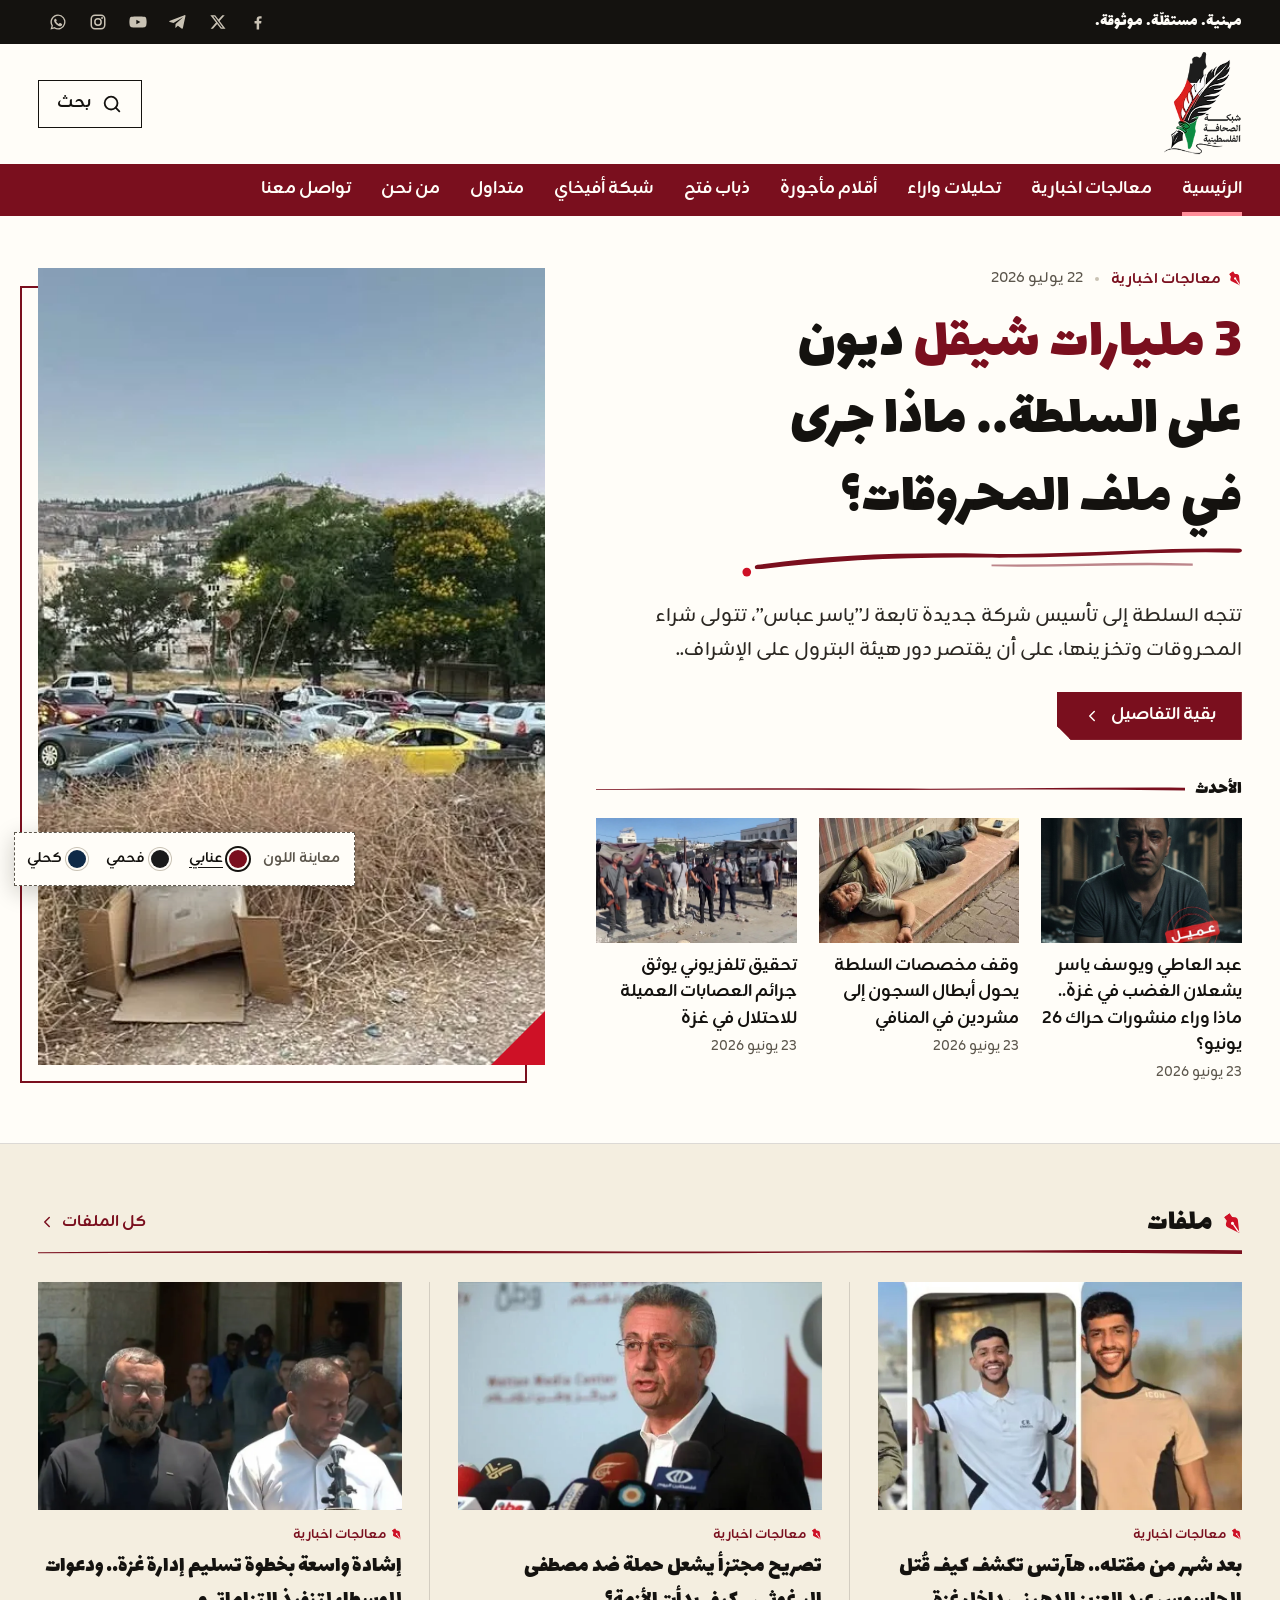
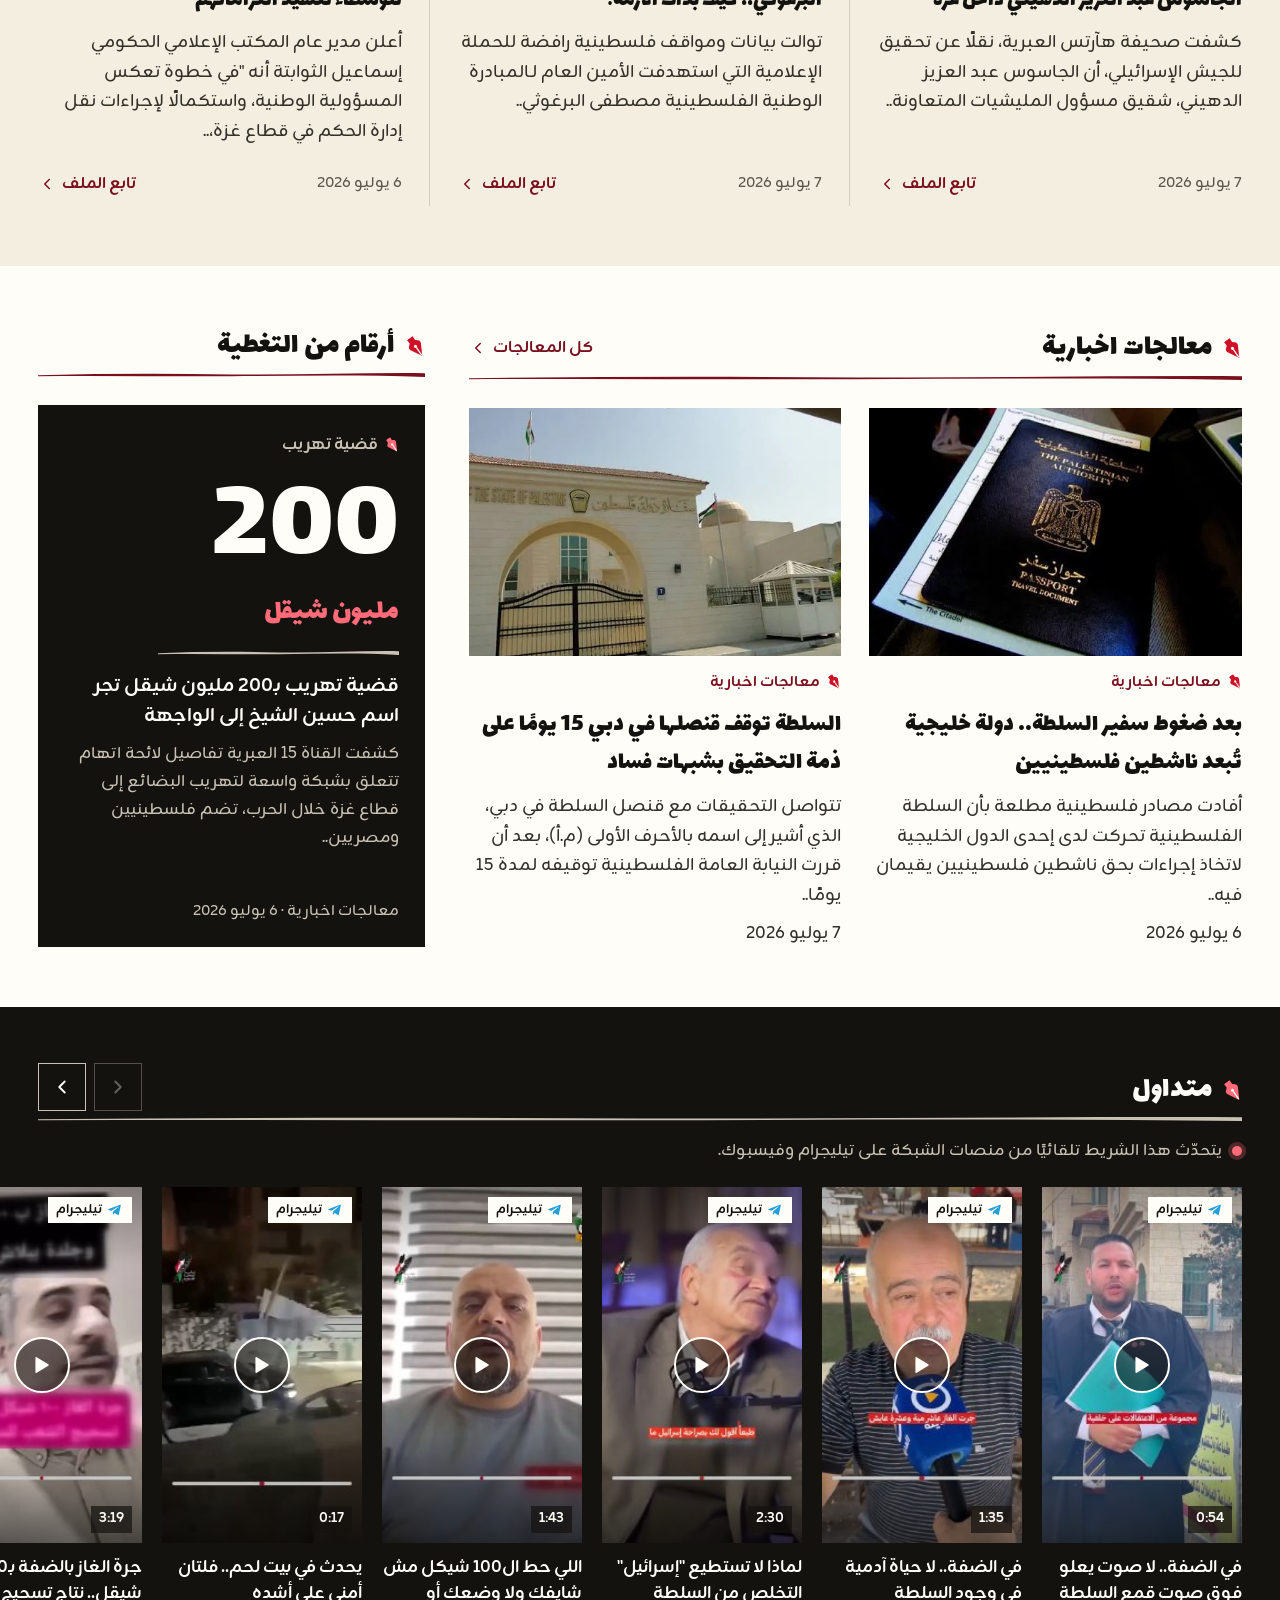
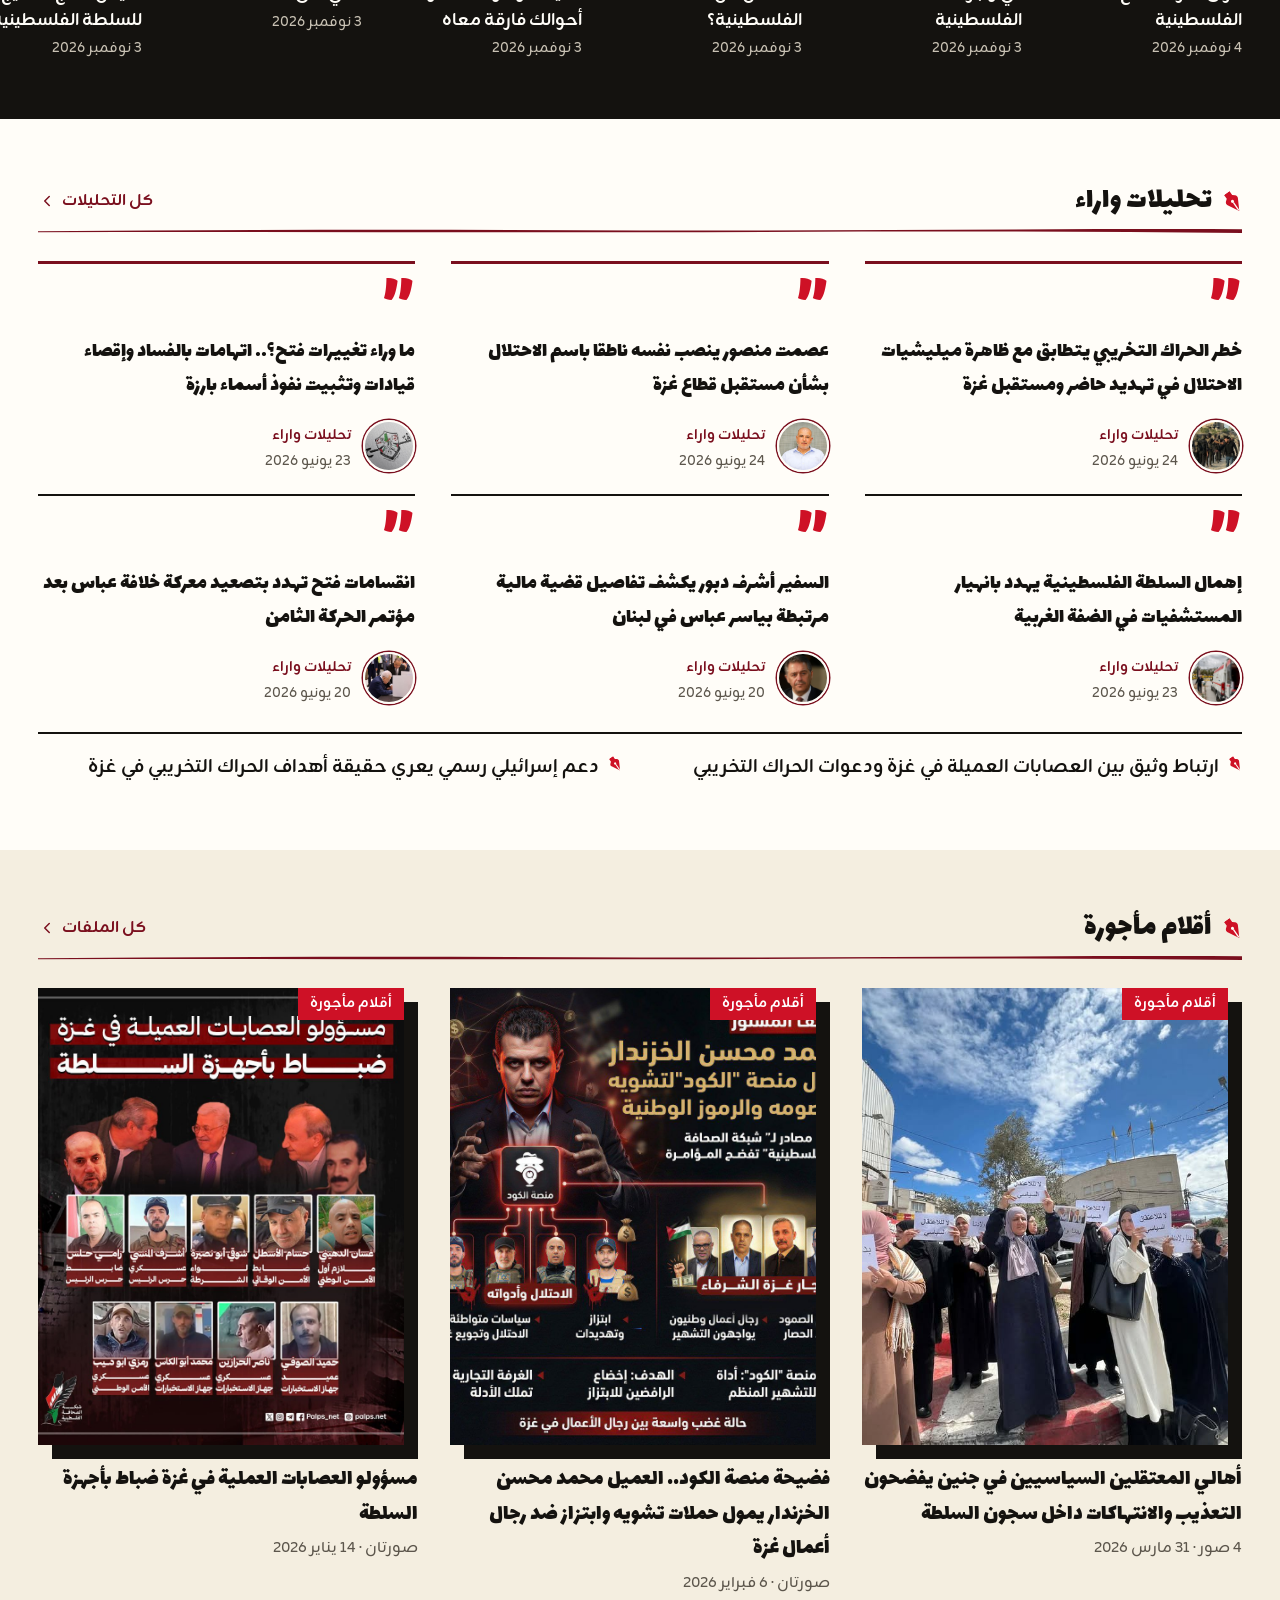
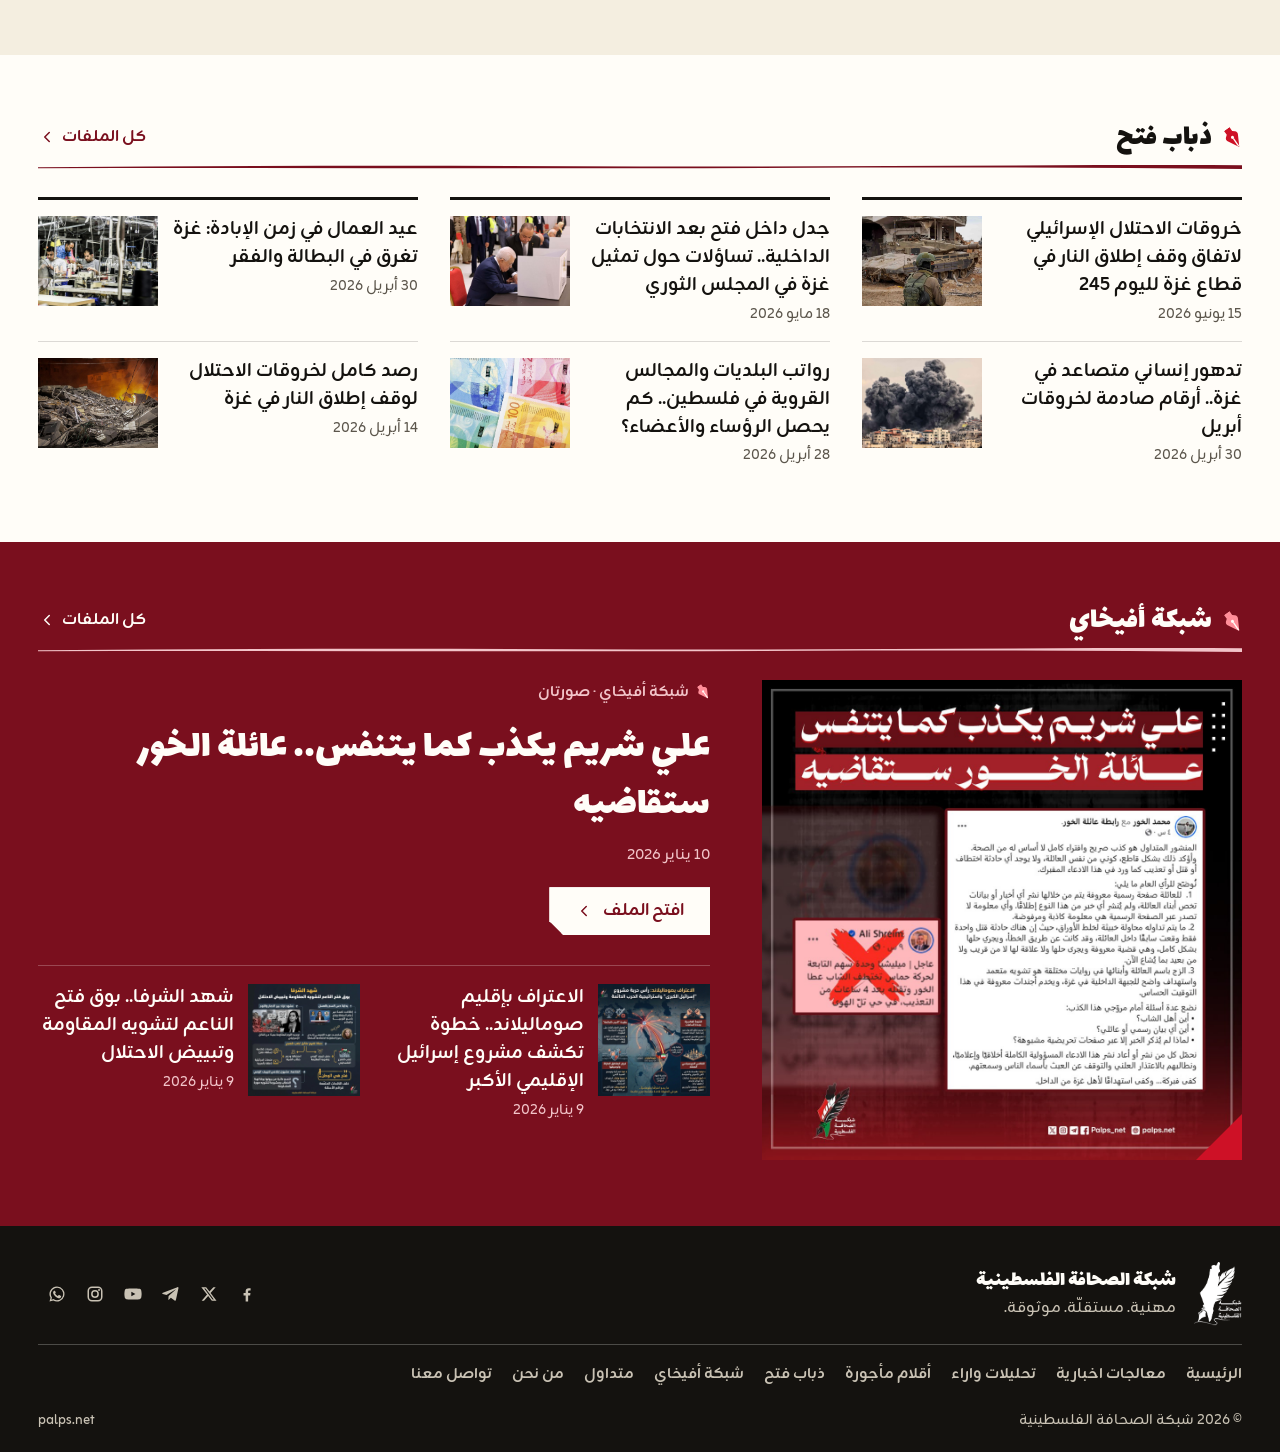
==== commit 24b1431f: "c: full-colour logo on a light header, colour spread across the page The client did not like one col" ====
--- a/c/home.html
+++ b/c/home.html
@@ -46,11 +46,11 @@
   </div>
 </div>
 
-<!-- nav bar: logo + search, sections row under the logo, all in one coloured bar -->
+<!-- nav bar: the full-colour logo + search on paper, the sections row under the logo in the brand colour -->
 <header class="masthead">
   <div class="wrap masthead__row">
     <a class="logo" href="home.html" aria-label="شبكة الصحافة الفلسطينية — الرئيسية">
-      <img src="../assets/img/brand/logo-white.webp" width="78" height="104" alt="شبكة الصحافة الفلسطينية">
+      <img src="../assets/img/brand/logo.webp" width="78" height="104" alt="شبكة الصحافة الفلسطينية">
     </a>
     <div class="masthead__tools">
       <button class="searchbtn" type="button" data-search-toggle aria-controls="searchbar" aria-expanded="false">
@@ -88,7 +88,7 @@
   <button class="drawer__scrim" type="button" data-close-menu tabindex="-1" aria-label="إغلاق القائمة"></button>
   <div class="drawer__panel" role="dialog" aria-modal="true" aria-label="القائمة">
     <div class="drawer__top">
-      <img src="../assets/img/brand/logo-white.webp" width="45" height="60" alt="شبكة الصحافة الفلسطينية">
+      <img src="../assets/img/brand/logo.webp" width="45" height="60" alt="شبكة الصحافة الفلسطينية">
       <button class="drawer__close" type="button" data-close-menu aria-label="إغلاق القائمة"><svg class="ico"><use href="#i-close"/></svg></button>
     </div>
     <nav class="drawer__nav" aria-label="أقسام الموقع">
--- a/c/style.css
+++ b/c/style.css
@@ -3,7 +3,9 @@
    magazine, investigative long-form
    Headlines: --f-head = Mateen (commercial, drop files in later) → Lalezar (stand-in)
    Body: Zain
-   Brand colour: one variable set, three palettes (عنابي default, فحمي, كحلي)
+   Colour: ink, paper and cream carry the page; the brand colour (three palettes:
+   عنابي default, فحمي, كحلي) marks only the sections bar, buttons, links and one band;
+   flag red for small marks. The logo stays in its own colours on paper.
    ========================================================== */
 
 /* Mateen «المتين»: commercial headline font, not shipped yet.
@@ -56,10 +58,10 @@
 /* ---------- tokens ---------- */
 :root,
 html.pal-burgundy {
-  /* brand set: change these six to re-colour the whole site */
-  --brand: #7A0F1E;          /* عنابي: header, section heads, links, bands */
-  --brand-deep: #5A0A16;     /* top bar, footer, search bar */
-  --brand-tint: #F7EEEA;     /* light bands */
+  /* brand set: change these six to re-colour the brand marks */
+  --brand: #7A0F1E;          /* عنابي: sections bar, buttons, links, the أفيخاي band */
+  --brand-deep: #5A0A16;     /* search bar, button hover */
+  --brand-tint: #F7EEEA;     /* identity-book notes */
   --on-brand: #FFFDF8;       /* text on brand */
   --on-brand-soft: #F2C4C9;  /* secondary text on brand */
   --accent-on-brand: #FF8E99;/* the flag red, lifted so it reads on brand */
@@ -82,6 +84,7 @@
 }
 :root {
   --paper: #FFFDF8;
+  --paper-2: #F4EEE0;        /* cream bands: ملفات, أقلام مأجورة */
   --ink: #14120F;
   --ink-soft: #5C564C;
   --stone: #C9C2B4;
@@ -118,7 +121,7 @@
   outline: 3px solid var(--red);
   outline-offset: 3px;
 }
-.masthead a:focus-visible, .masthead button:focus-visible, .on-brand a:focus-visible, .foot a:focus-visible { outline-color: var(--on-brand); }
+.topbar a:focus-visible, .sections a:focus-visible, .on-brand a:focus-visible, .trend a:focus-visible, .figcard a:focus-visible, .foot a:focus-visible { outline-color: var(--on-brand); }
 button { font: inherit; color: inherit; cursor: pointer; }
 h1, h2, h3, h4 {
   margin: 0;
@@ -182,7 +185,7 @@
 
 /* section head: nib + title + ink line, "more" at the end */
 .shead { display: grid; grid-template-columns: 1fr auto; align-items: end; gap: 4px 16px; margin-bottom: 26px; }
-.shead__title { display: flex; align-items: center; gap: 12px; font-size: clamp(26px, 2.4vw, 34px); color: var(--brand); line-height: 1.35; }
+.shead__title { display: flex; align-items: center; gap: 12px; font-size: clamp(26px, 2.4vw, 34px); color: var(--ink); line-height: 1.35; }
 .shead__title .nib { width: 18px; height: 22px; }
 .shead__more { display: inline-flex; align-items: center; gap: 6px; min-height: 44px; font-weight: 700; font-size: 16px; color: var(--brand); }
 .shead__more .ico { width: 18px; height: 18px; }
@@ -193,30 +196,30 @@
 .shead--light .shead__more:hover { color: var(--on-brand-soft); }
 
 /* ---------- top bar ---------- */
-.topbar { background: var(--brand-deep); color: var(--on-brand); font-size: 15px; }
+.topbar { background: var(--ink); color: var(--paper); font-size: 15px; }
 .topbar__in { display: flex; align-items: center; justify-content: space-between; gap: 12px; min-height: 44px; }
 .topbar__tag { font-family: var(--f-head); font-size: 17px; line-height: 1.3; }
 .platforms { display: flex; align-items: center; }
-.platforms a { display: inline-flex; align-items: center; justify-content: center; width: 40px; min-height: 44px; color: var(--on-brand-soft); }
-.platforms a:hover { color: var(--on-brand); }
+.platforms a { display: inline-flex; align-items: center; justify-content: center; width: 40px; min-height: 44px; color: var(--stone); }
+.platforms a:hover { color: var(--paper); }
 .platforms .ico { width: 18px; height: 18px; }
 
-/* ---------- masthead: logo row + section row, one coloured bar ---------- */
-.masthead { background: var(--brand); color: var(--on-brand); position: relative; z-index: 30; }
+/* ---------- masthead: logo row on paper (the logo keeps its colours), sections row in the brand colour ---------- */
+.masthead { background: var(--paper); color: var(--ink); position: relative; z-index: 30; }
 .masthead__row { display: flex; align-items: center; gap: 16px; min-height: 120px; padding-block: 8px; }
 .logo { display: block; flex: none; }
 .logo img { width: 78px; height: 104px; }
 .masthead__tools { margin-inline-start: auto; display: flex; align-items: center; gap: 10px; }
 .searchbtn {
   display: inline-flex; align-items: center; gap: 10px; min-height: 48px; padding-inline: 18px;
-  background: transparent; color: var(--on-brand); border: 1.5px solid var(--rule-on-brand);
+  background: transparent; color: var(--ink); border: 1.5px solid var(--ink);
   font-weight: 700; font-size: 17px;
 }
-.searchbtn:hover, .searchbtn[aria-expanded="true"] { background: var(--on-brand); color: var(--brand); border-color: var(--on-brand); }
-.menubtn { display: none; align-items: center; justify-content: center; width: 48px; height: 48px; background: var(--on-brand); color: var(--brand); border: 0; }
-.menubtn:hover { background: var(--on-brand-soft); }
-
-.sections { border-top: 1px solid var(--rule-on-brand); }
+.searchbtn:hover, .searchbtn[aria-expanded="true"] { background: var(--ink); color: var(--paper); }
+.menubtn { display: none; align-items: center; justify-content: center; width: 48px; height: 48px; background: var(--ink); color: var(--paper); border: 0; }
+.menubtn:hover { background: var(--brand); }
+
+.sections { background: var(--brand); color: var(--on-brand); }
 .sections ul { display: flex; gap: 2px; overflow-x: auto; scrollbar-width: none; white-space: nowrap; }
 .sections ul::-webkit-scrollbar { display: none; }
 .sections a {
@@ -245,19 +248,21 @@
 .drawer.is-open .drawer__scrim { opacity: 1; }
 .drawer__panel {
   position: absolute; inset-block: 0; inset-inline-start: 0; width: min(420px, 100%); overflow-y: auto;
-  background: var(--brand); color: var(--on-brand); padding: 16px 24px 32px;
+  background: var(--paper); color: var(--ink); padding: 16px 24px 32px;
+  border-inline-end: 6px solid var(--brand);
   transform: translateX(100%); transition: transform .3s ease;
   display: flex; flex-direction: column; gap: 18px;
 }
 .drawer.is-open .drawer__panel { transform: none; }
 .drawer__top { display: flex; align-items: center; justify-content: space-between; }
 .drawer__top img { width: 45px; height: 60px; }
-.drawer__close { width: 48px; height: 48px; display: inline-flex; align-items: center; justify-content: center; background: transparent; color: var(--on-brand); border: 1.5px solid var(--rule-on-brand); }
-.drawer__nav li { border-bottom: 1px solid var(--rule-on-brand); }
+.drawer__close { width: 48px; height: 48px; display: inline-flex; align-items: center; justify-content: center; background: transparent; color: var(--ink); border: 1.5px solid var(--ink); }
+.drawer__nav li { border-bottom: 1px solid var(--rule); }
 .drawer__nav a { display: flex; align-items: center; min-height: 54px; font-family: var(--f-head); font-size: 23px; line-height: 1.4; }
-.drawer__nav a:hover { color: var(--on-brand-soft); }
+.drawer__nav a:hover { color: var(--brand); }
 .drawer .platforms { flex-wrap: wrap; gap: 6px; }
-.drawer .platforms a { width: 44px; height: 44px; border: 1.5px solid var(--rule-on-brand); }
+.drawer .platforms a { width: 44px; height: 44px; border: 1.5px solid var(--rule); color: var(--ink-soft); }
+.drawer .platforms a:hover { color: var(--brand); border-color: var(--brand); }
 body.menu-open { overflow: hidden; }
 
 /* ---------- lead: split screen ---------- */
@@ -276,7 +281,7 @@
 .lead__dek { margin-top: 20px; font-size: clamp(19px, 1.5vw, 22px); line-height: 1.8; color: #2B2722; max-width: 40em; }
 .lead__actions { margin-top: 24px; }
 .lead__more { margin-top: auto; padding-top: 34px; }
-.mini-head { display: flex; align-items: center; gap: 10px; font-size: 20px; color: var(--brand); margin-bottom: 14px; }
+.mini-head { display: flex; align-items: center; gap: 10px; font-size: 20px; color: var(--ink); margin-bottom: 14px; }
 .mini-head::after {
   content: ""; flex: 1; height: 6px; background: var(--brand);
   -webkit-mask: var(--ink-mask) center / 100% 100% no-repeat; mask: var(--ink-mask) center / 100% 100% no-repeat;
@@ -294,12 +299,11 @@
 .lead__photo::after { content: ""; position: absolute; z-index: 1; inset-inline-start: 0; bottom: 0; border-style: solid; border-width: 0 0 54px 54px; border-color: transparent transparent var(--red) transparent; }
 
 /* ---------- ملفات: image-led cards ---------- */
-.files { background: var(--brand-tint); padding-block: 56px 60px; }
-.files__grid { display: grid; grid-template-columns: repeat(3, minmax(0, 1fr)); gap: 0; }
-.file { display: flex; flex-direction: column; padding-inline: 28px; }
-.file:first-child { padding-inline-start: 0; }
-.file:last-child { padding-inline-end: 0; }
-.file + .file { border-inline-start: 1px solid var(--rule); }
+.files { background: var(--paper-2); padding-block: 56px 60px; }
+.files__grid { display: grid; grid-template-columns: repeat(3, minmax(0, 1fr)); column-gap: 56px; }
+.file { position: relative; display: flex; flex-direction: column; }
+/* column rule sits in the gap, so all three images get the same width */
+.file + .file::before { content: ""; position: absolute; inset-block: 0; inset-inline-start: -28px; border-inline-start: 1px solid var(--rule); }
 .file__img { display: block; overflow: hidden; margin-bottom: 16px; }
 .file__img img { width: 100%; aspect-ratio: 16 / 10; object-fit: cover; transition: transform .5s ease; }
 .file__img:hover img { transform: scale(1.03); }
@@ -323,16 +327,16 @@
 .ncard .meta { margin-top: 10px; }
 
 .newsrow__fig { display: flex; flex-direction: column; }
-.figcard { flex: 1; background: var(--brand); color: var(--on-brand); padding: 26px 26px 24px; display: flex; flex-direction: column; }
-.figcard__label { font-weight: 700; font-size: 16px; color: var(--on-brand-soft); display: flex; align-items: center; gap: 8px; }
-.figcard__label .nib { color: var(--accent-on-brand); }
-.figcard__value { font-family: var(--f-head); font-size: clamp(96px, 9vw, 140px); line-height: 1; margin-top: 14px; color: var(--on-brand); }
-.figcard__unit { font-family: var(--f-head); font-size: clamp(26px, 2.3vw, 34px); line-height: 1.3; margin-top: 4px; }
-.figcard .ink-rule { margin-block: 18px 14px; width: 72%; }
+.figcard { flex: 1; background: var(--ink); color: var(--paper); padding: 26px 26px 24px; display: flex; flex-direction: column; }
+.figcard__label { font-weight: 700; font-size: 16px; color: var(--stone); display: flex; align-items: center; gap: 8px; }
+.figcard__label .nib { color: var(--red-on-ink); }
+.figcard__value { font-family: var(--f-head); font-size: clamp(96px, 9vw, 140px); line-height: 1; margin-top: 14px; color: var(--paper); }
+.figcard__unit { font-family: var(--f-head); font-size: clamp(26px, 2.3vw, 34px); line-height: 1.3; margin-top: 4px; color: var(--red-on-ink); }
+.figcard .ink-rule { margin-block: 18px 14px; width: 72%; background: var(--stone); }
 .figcard h3 { font-size: 19px; line-height: 1.6; }
-.figcard h3 a:hover { color: var(--on-brand-soft); text-decoration: underline; text-underline-offset: 5px; }
-.figcard__desc { color: var(--on-brand-soft); font-size: 16px; margin-top: 8px; }
-.figcard .meta { color: var(--on-brand-soft); margin-top: auto; padding-top: 14px; }
+.figcard h3 a:hover { color: var(--stone); text-decoration: underline; text-underline-offset: 5px; }
+.figcard__desc { color: var(--stone); font-size: 16px; margin-top: 8px; }
+.figcard .meta { color: var(--stone); margin-top: auto; padding-top: 14px; }
 
 /* ---------- متداول: video band ---------- */
 .trend { background: var(--ink); color: var(--paper); padding-block: 56px 60px; }
@@ -378,7 +382,7 @@
 .quotes { display: grid; grid-template-columns: repeat(3, minmax(0, 1fr)); gap: 0 36px; }
 .quote { position: relative; padding-block: 24px 22px; border-top: 2px solid var(--ink); display: flex; flex-direction: column; }
 .quote:nth-child(-n+3) { border-top-width: 3px; border-top-color: var(--brand); }
-.quote__mark { font-family: var(--f-head); font-size: 96px; line-height: .62; color: var(--brand); height: 40px; display: block; margin-bottom: 8px; }
+.quote__mark { font-family: var(--f-head); font-size: 96px; line-height: .62; color: var(--red); height: 40px; display: block; margin-bottom: 8px; }
 .quote blockquote { margin: 0; }
 .quote h3 { font-size: clamp(21px, 1.7vw, 25px); line-height: 1.55; }
 .quote h3 a:hover { color: var(--brand); }
@@ -391,13 +395,13 @@
 .more-analysis a:hover { color: var(--brand); }
 
 /* ---------- أقلام مأجورة: posters ---------- */
-.paid { background: var(--brand-tint); padding-block: 56px 60px; }
+.paid { background: var(--paper-2); padding-block: 56px 60px; }
 .posters { display: grid; grid-template-columns: repeat(3, minmax(0, 1fr)); gap: 32px; }
 .poster a { display: block; }
 .poster__img { position: relative; isolation: isolate; margin: 0 14px 14px 0; }
-.poster__img::before { content: ""; position: absolute; z-index: -1; inset: 14px -14px -14px 14px; background: var(--brand); }
+.poster__img::before { content: ""; position: absolute; z-index: -1; inset: 14px -14px -14px 14px; background: var(--ink); }
 .poster__img img { width: 100%; aspect-ratio: 4 / 5; object-fit: cover; }
-.poster__tag { position: absolute; top: 0; inset-inline-start: 0; background: var(--brand); color: var(--on-brand); font-weight: 700; font-size: 14px; padding: 4px 12px; }
+.poster__tag { position: absolute; top: 0; inset-inline-start: 0; background: var(--red); color: #fff; font-weight: 700; font-size: 14px; padding: 4px 12px; }
 .poster h3 { font-size: clamp(21px, 1.8vw, 25px); line-height: 1.5; margin-top: 18px; }
 .poster a:hover h3 { color: var(--brand); }
 .poster .meta { margin-top: 6px; }
@@ -433,18 +437,18 @@
 .strip a:hover h3 { color: var(--on-brand-soft); }
 
 /* ---------- footer: compact ---------- */
-.foot { background: var(--brand-deep); color: var(--on-brand); padding-block: 36px 0; }
+.foot { background: var(--ink); color: var(--paper); padding-block: 36px 0; border-top: 6px solid var(--brand); }
 .foot__top { display: flex; align-items: center; gap: 18px; flex-wrap: wrap; }
 .foot__top img { width: 48px; height: 64px; }
 .foot__name { font-family: var(--f-head); font-size: 22px; line-height: 1.3; }
-.foot__tag { font-size: 15px; color: var(--on-brand-soft); }
+.foot__tag { font-size: 15px; color: var(--stone); }
 .foot .platforms { margin-inline-start: auto; }
 .foot .platforms a { width: 38px; }
 .foot__links { display: flex; flex-wrap: wrap; align-items: center; margin-top: 18px; padding-top: 8px; border-top: 1px solid var(--rule-on-brand); }
-.foot__links a { display: inline-flex; align-items: center; min-height: 44px; padding-inline: 10px; font-size: 15px; font-weight: 700; color: var(--on-brand-soft); }
+.foot__links a { display: inline-flex; align-items: center; min-height: 44px; padding-inline: 10px; font-size: 15px; font-weight: 700; color: var(--stone); }
 .foot__links a:first-child { padding-inline-start: 0; }
-.foot__links a:hover { color: var(--on-brand); }
-.foot__bar { display: flex; justify-content: space-between; gap: 12px; flex-wrap: wrap; padding-block: 12px 18px; font-size: 14px; color: var(--on-brand-soft); }
+.foot__links a:hover { color: var(--paper); }
+.foot__bar { display: flex; justify-content: space-between; gap: 12px; flex-wrap: wrap; padding-block: 12px 18px; font-size: 14px; color: var(--stone); }
 
 /* ---------- prototype-only palette tool ---------- */
 .paltool {
@@ -466,7 +470,8 @@
    responsive
    ========================================================== */
 @media (max-width: 1199px) {
-  .file { padding-inline: 22px; }
+  .files__grid { column-gap: 44px; }
+  .file + .file::before { inset-inline-start: -22px; }
   .quotes { gap: 0 28px; }
 }
 
@@ -481,7 +486,8 @@
   .lead__list h3 { margin-top: 0; }
   .files__grid { grid-template-columns: 1fr; }
   .file, .file:first-child, .file:last-child { padding-inline: 0; display: grid; grid-template-columns: 300px 1fr; column-gap: 28px; align-content: start; }
-  .file + .file { border-inline-start: 0; border-top: 1px solid var(--rule); margin-top: 24px; padding-top: 24px; }
+  .file + .file { border-top: 1px solid var(--rule); margin-top: 24px; padding-top: 24px; }
+  .file + .file::before { content: none; }
   .file__img { grid-row: 1 / span 5; margin: 0; }
   .file__foot { padding-top: 8px; }
   .newsrow { grid-template-columns: 1fr; }
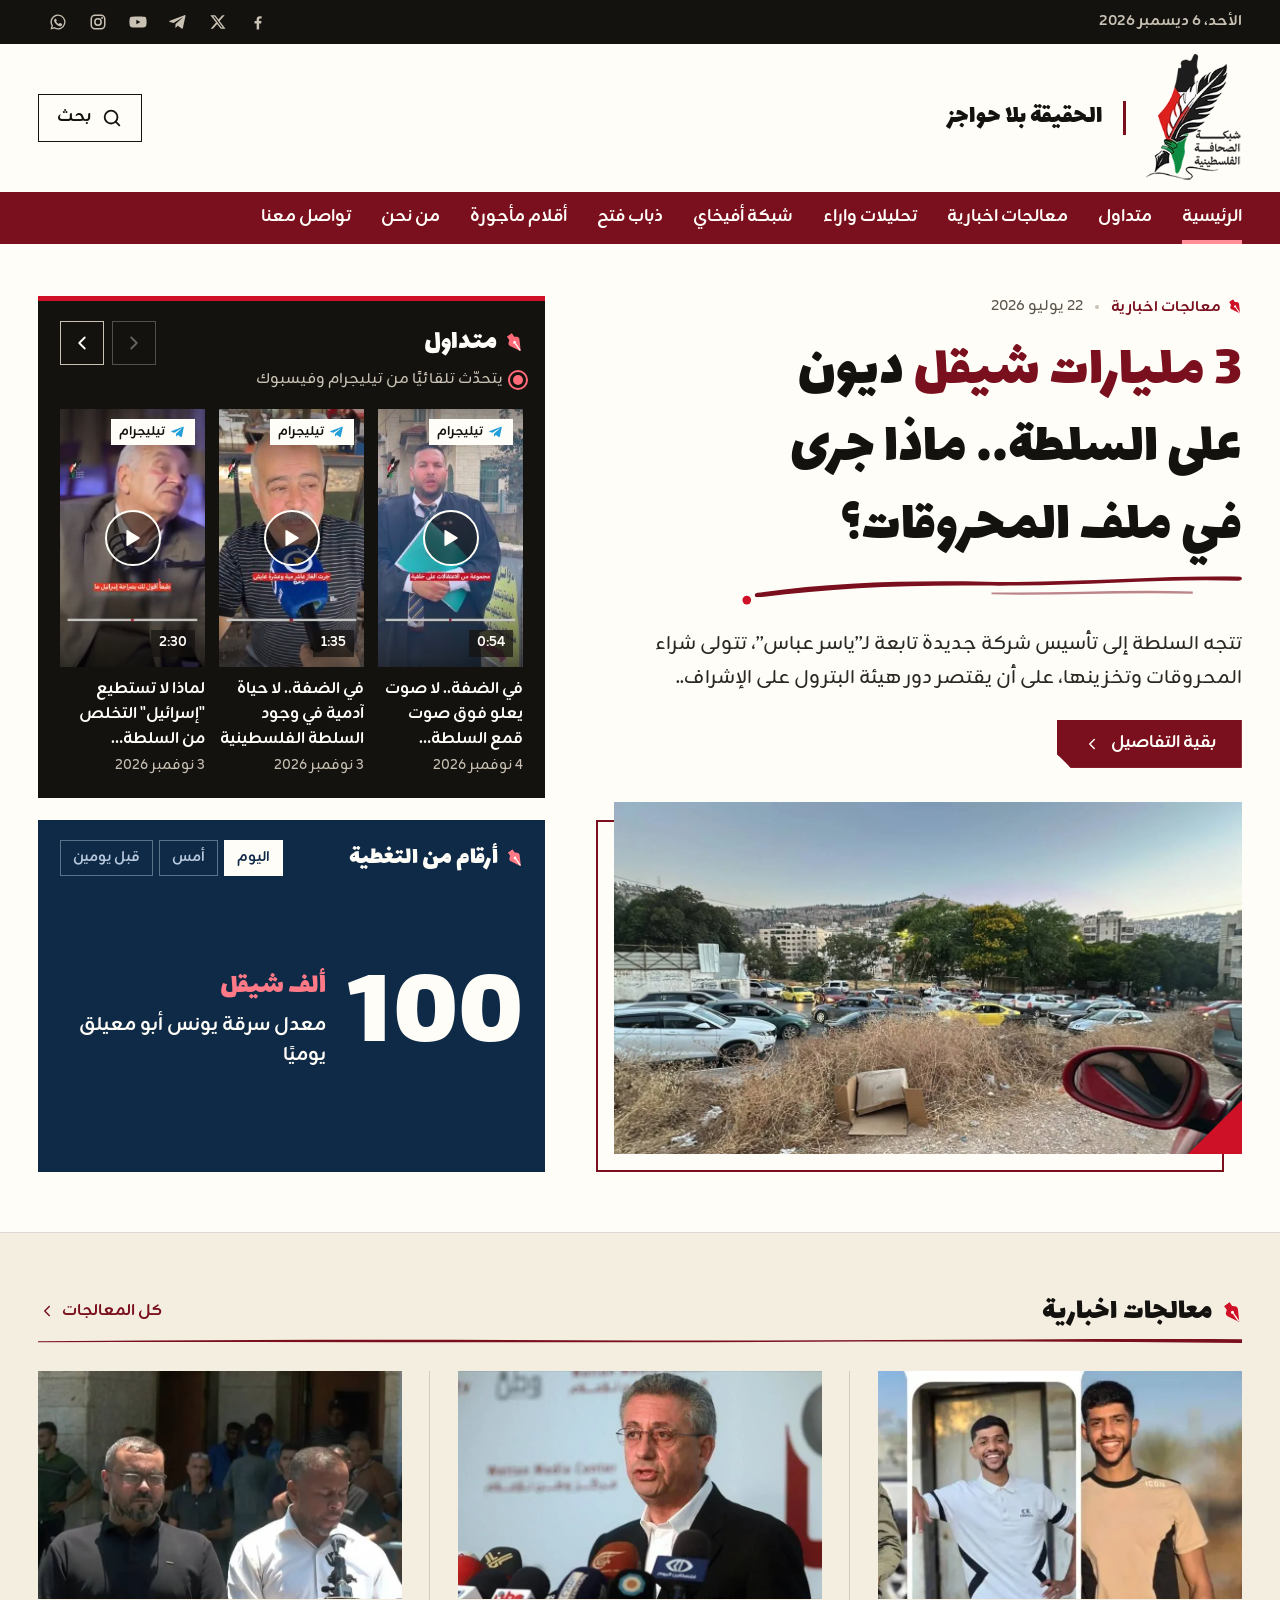
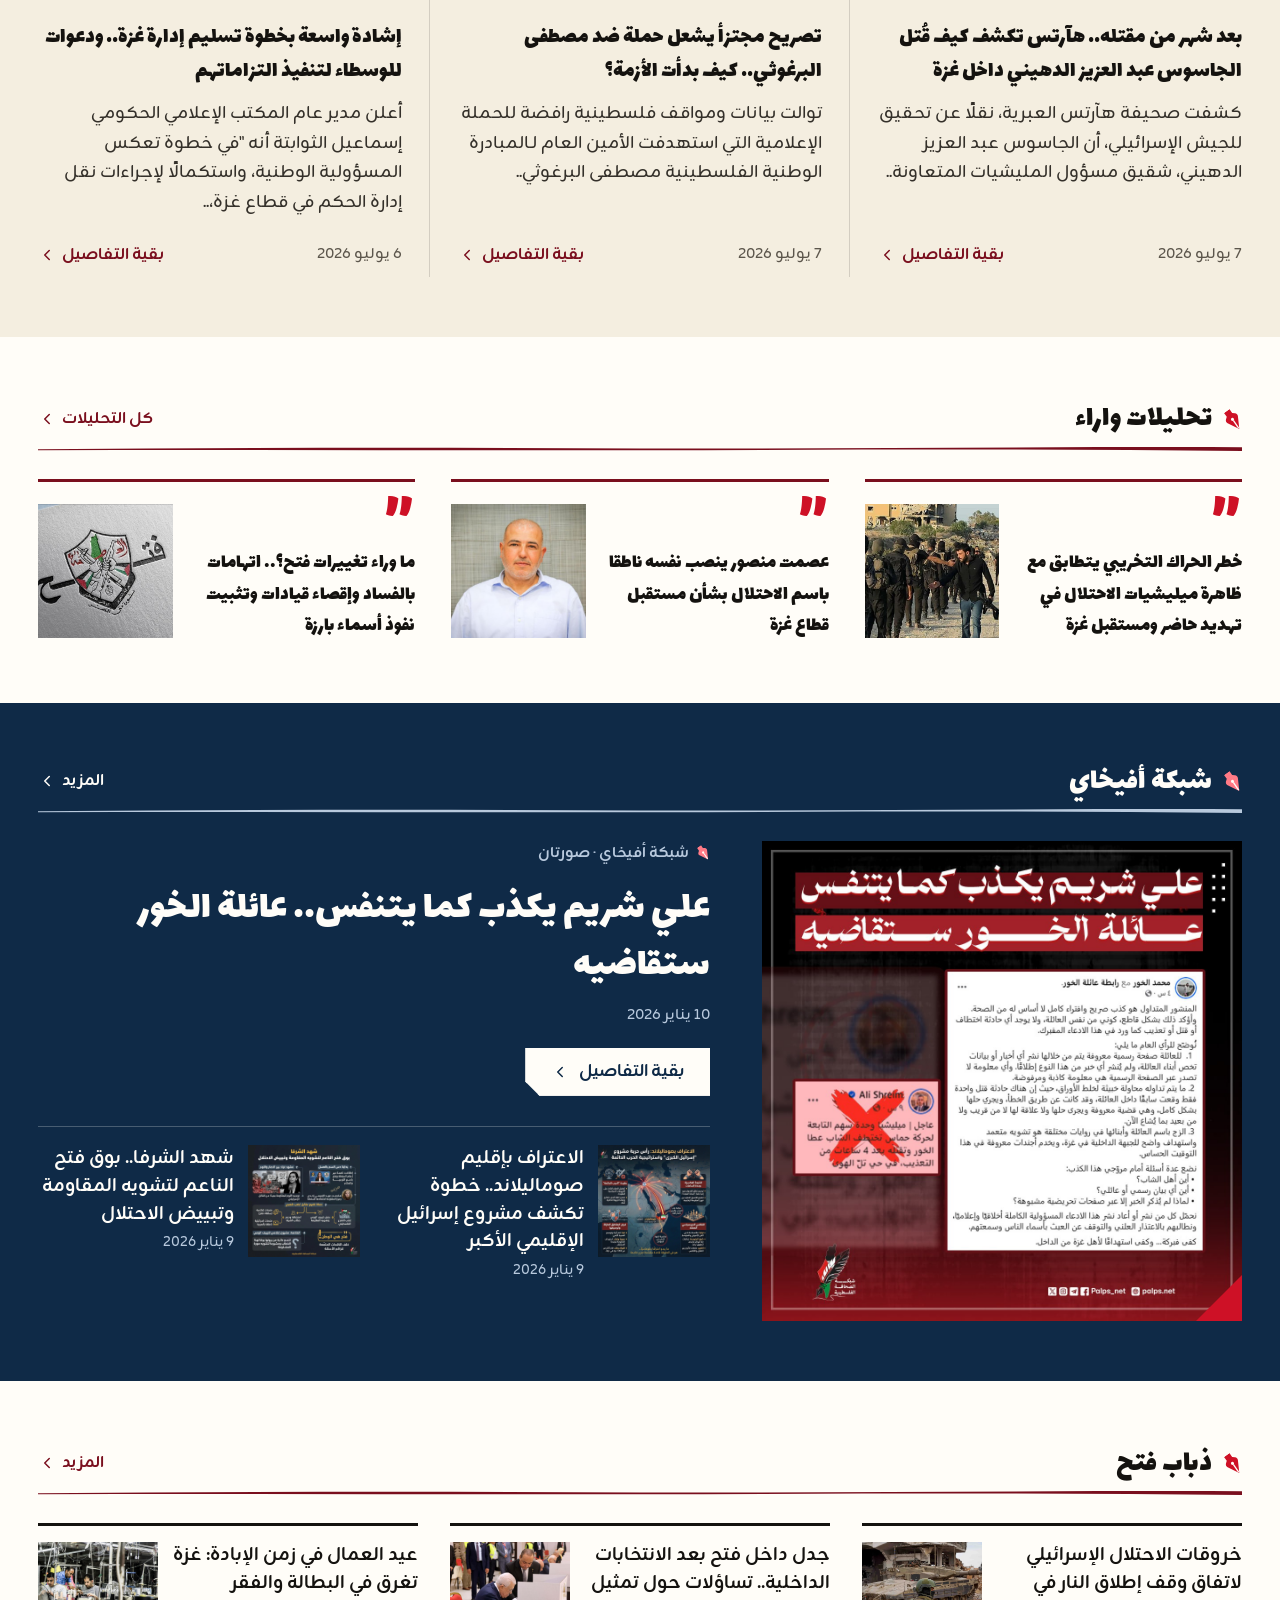
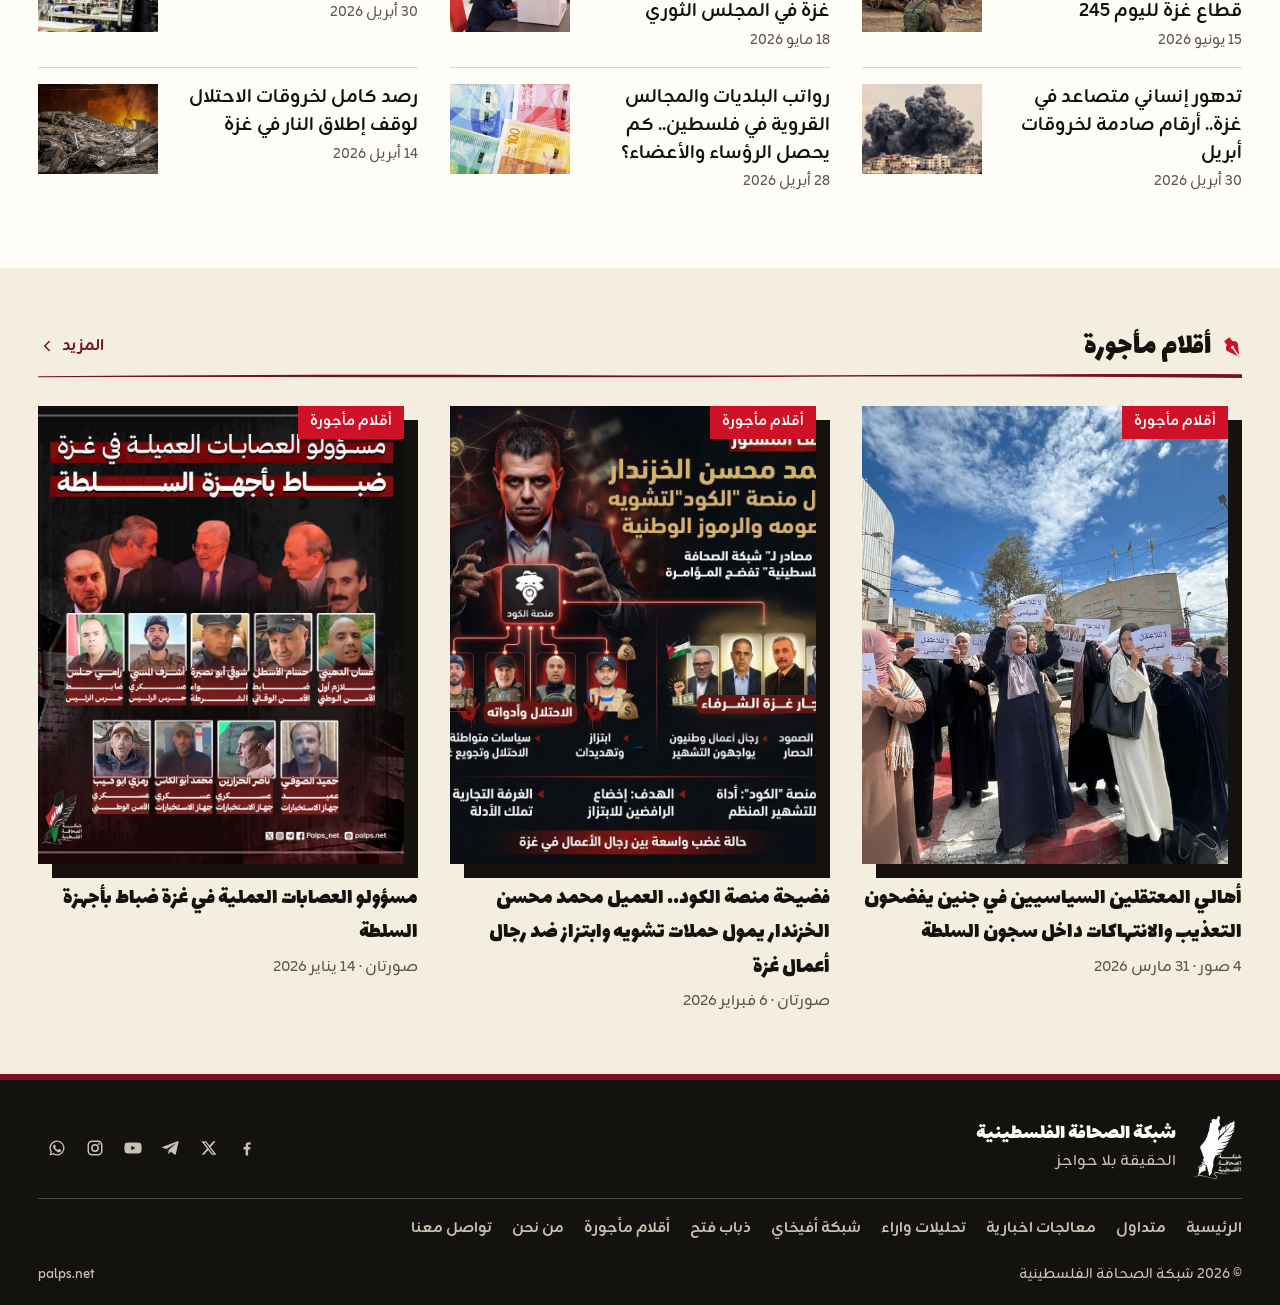
==== commit 061e8507: "c: client round 3: burgundy approved, متداول + daily figure beside the lead - Burgundy is the approv" ====
--- a/c/home.html
+++ b/c/home.html
@@ -4,7 +4,7 @@
 <meta charset="utf-8">
 <meta name="viewport" content="width=device-width, initial-scale=1">
 <title>شبكة الصحافة الفلسطينية — الحبر</title>
-<meta name="description" content="شبكة الصحافة الفلسطينية: معالجات اخبارية، تحليلات واراء، أقلام مأجورة، ذباب فتح، شبكة أفيخاي ومتداول. مهنية. مستقلّة. موثوقة.">
+<meta name="description" content="شبكة الصحافة الفلسطينية: معالجات اخبارية، تحليلات واراء، أقلام مأجورة، ذباب فتح، شبكة أفيخاي ومتداول. الحقيقة بلا حواجز.">
 <meta name="theme-color" content="#7A0F1E">
 <link rel="preload" href="../assets/fonts/lalezar/lalezar-arabic.woff2" as="font" type="font/woff2" crossorigin>
 <link rel="preload" href="../assets/fonts/zain/zain-400-arabic.woff2" as="font" type="font/woff2" crossorigin>
@@ -31,10 +31,10 @@
 
 <a class="skip" href="#main">تخطَّ إلى المحتوى</a>
 
-<!-- top bar: tagline + the network's platforms -->
+<!-- top bar: today's date + the network's platforms -->
 <div class="topbar">
   <div class="wrap topbar__in">
-    <span class="topbar__tag">مهنية. مستقلّة. موثوقة.</span>
+    <time class="topbar__date" data-today datetime="2026-11-04">الأربعاء 4 نوفمبر 2026</time>
     <nav class="platforms" aria-label="منصات الشبكة">
       <a href="#" aria-label="فيسبوك"><svg class="ico ico--fill"><use href="#i-facebook"/></svg></a>
       <a href="#" aria-label="إكس"><svg class="ico ico--fill"><use href="#i-x"/></svg></a>
@@ -46,12 +46,13 @@
   </div>
 </div>
 
-<!-- nav bar: the full-colour logo + search on paper, the sections row under the logo in the brand colour -->
+<!-- nav bar: the full-colour logo + slogan + search on paper, the sections row under the logo in the brand colour -->
 <header class="masthead">
   <div class="wrap masthead__row">
     <a class="logo" href="home.html" aria-label="شبكة الصحافة الفلسطينية — الرئيسية">
-      <img src="../assets/img/brand/logo.webp" width="78" height="104" alt="شبكة الصحافة الفلسطينية">
+      <img src="../assets/img/brand/logo.webp" width="96" height="128" alt="شبكة الصحافة الفلسطينية">
     </a>
+    <p class="slogan">الحقيقة بلا حواجز</p>
     <div class="masthead__tools">
       <button class="searchbtn" type="button" data-search-toggle aria-controls="searchbar" aria-expanded="false">
         <svg class="ico"><use href="#i-search"/></svg>بحث
@@ -64,12 +65,12 @@
   <nav class="sections" aria-label="أقسام الموقع">
     <ul class="wrap">
       <li><a href="home.html" aria-current="page">الرئيسية</a></li>
+      <li><a href="#trending">متداول</a></li>
       <li><a href="#news">معالجات اخبارية</a></li>
       <li><a href="#analysis">تحليلات واراء</a></li>
+      <li><a href="#avichay">شبكة أفيخاي</a></li>
+      <li><a href="#flies">ذباب فتح</a></li>
       <li><a href="#paid">أقلام مأجورة</a></li>
-      <li><a href="#flies">ذباب فتح</a></li>
-      <li><a href="#avichay">شبكة أفيخاي</a></li>
-      <li><a href="#trending">متداول</a></li>
       <li><a href="#">من نحن</a></li>
       <li><a href="#">تواصل معنا</a></li>
     </ul>
@@ -94,12 +95,12 @@
     <nav class="drawer__nav" aria-label="أقسام الموقع">
       <ul>
         <li><a href="home.html">الرئيسية</a></li>
+        <li><a href="#trending">متداول</a></li>
         <li><a href="#news">معالجات اخبارية</a></li>
         <li><a href="#analysis">تحليلات واراء</a></li>
+        <li><a href="#avichay">شبكة أفيخاي</a></li>
+        <li><a href="#flies">ذباب فتح</a></li>
         <li><a href="#paid">أقلام مأجورة</a></li>
-        <li><a href="#flies">ذباب فتح</a></li>
-        <li><a href="#avichay">شبكة أفيخاي</a></li>
-        <li><a href="#trending">متداول</a></li>
         <li><a href="#">من نحن</a></li>
         <li><a href="#">تواصل معنا</a></li>
       </ul>
@@ -117,7 +118,7 @@
 
 <main id="main">
 
-  <!-- LEAD: split screen -->
+  <!-- LEAD: the main story with its photo; beside it متداول (videos) and أرقام من التغطية (one figure a day) -->
   <section class="lead" aria-label="القصة الرئيسية">
     <div class="wrap lead__grid">
       <article class="lead__story">
@@ -138,171 +139,123 @@
         <div class="lead__actions">
           <a class="btn" href="#">بقية التفاصيل <svg class="ico"><use href="#i-left"/></svg></a>
         </div>
-        <div class="lead__more">
-          <h2 class="mini-head">الأحدث</h2>
-          <ol class="lead__list">
-            <li><a href="#">
-              <img src="../assets/img/news/photo-2026-06-23-12-56-55.jpg" width="1024" height="1024" alt="">
-              <div><h3 class="t-sm">عبد العاطي ويوسف ياسر يشعلان الغضب في غزة.. ماذا وراء منشورات حراك 26 يونيو؟</h3><p class="meta"><time datetime="2026-06-23">23 يونيو 2026</time></p></div>
-            </a></li>
-            <li><a href="#">
-              <img src="../assets/img/news/images-1-3.jpeg" width="501" height="399" alt="">
-              <div><h3 class="t-sm">وقف مخصصات السلطة يحول أبطال السجون إلى مشردين في المنافي</h3><p class="meta"><time datetime="2026-06-23">23 يونيو 2026</time></p></div>
-            </a></li>
-            <li><a href="#">
-              <img src="../assets/img/news/gaza5-1760172550.webp" width="1620" height="1080" alt="">
-              <div><h3 class="t-sm">تحقيق تلفزيوني يوثق جرائم العصابات العميلة للاحتلال في غزة</h3><p class="meta"><time datetime="2026-06-23">23 يونيو 2026</time></p></div>
-            </a></li>
-          </ol>
-        </div>
+        <figure class="lead__photo">
+          <img src="../assets/img/news/file_6a6089cd81f1a.webp" width="1280" height="720" alt="طوابير سيارات في شارع مزدحم" loading="lazy">
+        </figure>
       </article>
-      <figure class="lead__photo">
-        <img src="../assets/img/news/file_6a6089cd81f1a.webp" width="1280" height="720" alt="طوابير سيارات في شارع مزدحم" fetchpriority="high">
-      </figure>
-    </div>
-  </section>
-
-  <!-- ملفات: image-led cards -->
-  <section class="files" aria-labelledby="files-h">
+
+      <div class="lead__side">
+        <section class="trend" id="trending" aria-labelledby="trend-h">
+          <div class="trend__head">
+            <h2 class="trend__title" id="trend-h"><svg class="nib"><use href="#nib"/></svg>متداول</h2>
+            <div class="scroller-nav" data-scroller-nav="trend-track">
+              <button type="button" data-dir="prev" aria-label="السابق"><svg class="ico"><use href="#i-right"/></svg></button>
+              <button type="button" data-dir="next" aria-label="التالي"><svg class="ico"><use href="#i-left"/></svg></button>
+            </div>
+          </div>
+          <p class="trend__note"><span class="live-dot" aria-hidden="true"></span>يتحدّث تلقائيًا من تيليجرام وفيسبوك</p>
+          <div class="scroller" id="trend-track" tabindex="0" aria-label="فيديوهات متداولة، مرّر أفقيًا">
+          <article class="vcard"><a href="https://t.me/Palps_net/12420" target="_blank" rel="noopener">
+        <div class="vcard__media"><img src="../assets/img/trending/tg-12420.jpg" width="180" height="320" alt="" loading="lazy"><span class="vcard__src"><svg class="ico ico--fill"><use href="#i-telegram"/></svg>تيليجرام</span><span class="vcard__play" aria-hidden="true"><svg class="ico"><use href="#i-play"/></svg></span><span class="vcard__dur" dir="ltr"><span class="sr-only">المدة </span>0:54</span></div>
+        <h3 class="t-sm">في الضفة.. لا صوت يعلو فوق صوت قمع السلطة الفلسطينية</h3>
+        <p class="meta"><time datetime="2026-11-04T07:28:10+00:00">4 نوفمبر 2026</time></p>
+      </a></article>
+          <article class="vcard"><a href="https://t.me/Palps_net/12418" target="_blank" rel="noopener">
+        <div class="vcard__media"><img src="../assets/img/trending/tg-12418.jpg" width="180" height="320" alt="" loading="lazy"><span class="vcard__src"><svg class="ico ico--fill"><use href="#i-telegram"/></svg>تيليجرام</span><span class="vcard__play" aria-hidden="true"><svg class="ico"><use href="#i-play"/></svg></span><span class="vcard__dur" dir="ltr"><span class="sr-only">المدة </span>1:35</span></div>
+        <h3 class="t-sm">في الضفة.. لا حياة آدمية في وجود السلطة الفلسطينية</h3>
+        <p class="meta"><time datetime="2026-11-03T18:16:59+00:00">3 نوفمبر 2026</time></p>
+      </a></article>
+          <article class="vcard"><a href="https://t.me/Palps_net/12415" target="_blank" rel="noopener">
+        <div class="vcard__media"><img src="../assets/img/trending/tg-12415.jpg" width="180" height="320" alt="" loading="lazy"><span class="vcard__src"><svg class="ico ico--fill"><use href="#i-telegram"/></svg>تيليجرام</span><span class="vcard__play" aria-hidden="true"><svg class="ico"><use href="#i-play"/></svg></span><span class="vcard__dur" dir="ltr"><span class="sr-only">المدة </span>2:30</span></div>
+        <h3 class="t-sm">لماذا لا تستطيع "إسرائيل" التخلص من السلطة الفلسطينية؟</h3>
+        <p class="meta"><time datetime="2026-11-03T15:36:04+00:00">3 نوفمبر 2026</time></p>
+      </a></article>
+          <article class="vcard"><a href="https://t.me/Palps_net/12413" target="_blank" rel="noopener">
+        <div class="vcard__media"><img src="../assets/img/trending/tg-12413.jpg" width="180" height="320" alt="" loading="lazy"><span class="vcard__src"><svg class="ico ico--fill"><use href="#i-telegram"/></svg>تيليجرام</span><span class="vcard__play" aria-hidden="true"><svg class="ico"><use href="#i-play"/></svg></span><span class="vcard__dur" dir="ltr"><span class="sr-only">المدة </span>1:43</span></div>
+        <h3 class="t-sm">اللي حط ال100 شيكل مش شايفك ولا وضعك أو أحوالك فارقة معاه</h3>
+        <p class="meta"><time datetime="2026-11-03T14:46:50+00:00">3 نوفمبر 2026</time></p>
+      </a></article>
+          <article class="vcard"><a href="https://t.me/Palps_net/12411" target="_blank" rel="noopener">
+        <div class="vcard__media"><img src="../assets/img/trending/tg-12411.jpg" width="180" height="320" alt="" loading="lazy"><span class="vcard__src"><svg class="ico ico--fill"><use href="#i-telegram"/></svg>تيليجرام</span><span class="vcard__play" aria-hidden="true"><svg class="ico"><use href="#i-play"/></svg></span><span class="vcard__dur" dir="ltr"><span class="sr-only">المدة </span>0:17</span></div>
+        <h3 class="t-sm">يحدث في بيت لحم.. فلتان أمني على أشده</h3>
+        <p class="meta"><time datetime="2026-11-03T13:33:25+00:00">3 نوفمبر 2026</time></p>
+      </a></article>
+          <article class="vcard"><a href="https://t.me/Palps_net/12406" target="_blank" rel="noopener">
+        <div class="vcard__media"><img src="../assets/img/trending/tg-12406.jpg" width="180" height="320" alt="" loading="lazy"><span class="vcard__src"><svg class="ico ico--fill"><use href="#i-telegram"/></svg>تيليجرام</span><span class="vcard__play" aria-hidden="true"><svg class="ico"><use href="#i-play"/></svg></span><span class="vcard__dur" dir="ltr"><span class="sr-only">المدة </span>3:19</span></div>
+        <h3 class="t-sm">جرة الغاز بالضفة بـ100 شيقل.. نتاج تسحيج الشعب للسلطة الفلسطينية</h3>
+        <p class="meta"><time datetime="2026-11-03T08:54:32+00:00">3 نوفمبر 2026</time></p>
+      </a></article>
+          <article class="vcard"><a href="https://t.me/Palps_net/12405" target="_blank" rel="noopener">
+        <div class="vcard__media"><img src="../assets/img/trending/tg-12405.jpg" width="180" height="320" alt="" loading="lazy"><span class="vcard__src"><svg class="ico ico--fill"><use href="#i-telegram"/></svg>تيليجرام</span><span class="vcard__play" aria-hidden="true"><svg class="ico"><use href="#i-play"/></svg></span><span class="vcard__dur" dir="ltr"><span class="sr-only">المدة </span>2:51</span></div>
+        <h3 class="t-sm">ما لا تعرف عن خوازيق اتفاق أوسلو</h3>
+        <p class="meta"><time datetime="2026-11-03T07:59:03+00:00">3 نوفمبر 2026</time></p>
+      </a></article>
+          <article class="vcard"><a href="https://t.me/Palps_net/12401" target="_blank" rel="noopener">
+        <div class="vcard__media"><img src="../assets/img/trending/tg-12401.jpg" width="180" height="320" alt="" loading="lazy"><span class="vcard__src"><svg class="ico ico--fill"><use href="#i-telegram"/></svg>تيليجرام</span><span class="vcard__play" aria-hidden="true"><svg class="ico"><use href="#i-play"/></svg></span><span class="vcard__dur" dir="ltr"><span class="sr-only">المدة </span>0:40</span></div>
+        <h3 class="t-sm">توصيف ناري لأجمل حلقات ما خفي أعظم</h3>
+        <p class="meta"><time datetime="2026-11-02T17:57:04+00:00">2 نوفمبر 2026</time></p>
+      </a></article>
+          </div>
+        </section>
+
+        <section class="figcard" aria-labelledby="fig-h">
+          <div class="figcard__top">
+            <h2 class="figcard__head" id="fig-h"><svg class="nib"><use href="#nib"/></svg>أرقام من التغطية</h2>
+            <div class="figcard__days" role="group" aria-label="رقم كل يوم">
+            <button type="button" data-fig="0" aria-pressed="true">اليوم</button>
+            <button type="button" data-fig="1" aria-pressed="false">أمس</button>
+            <button type="button" data-fig="2" aria-pressed="false">قبل يومين</button>
+            </div>
+          </div>
+          <div class="figcard__item" data-fig-item="0">
+            <p class="figcard__value">100</p>
+            <div><p class="figcard__unit">ألف شيقل</p><p class="figcard__caption"><a href="#">معدل سرقة يونس أبو معيلق يوميًا</a></p></div>
+          </div>
+          <div class="figcard__item" data-fig-item="1" hidden>
+            <p class="figcard__value">10</p>
+            <div><p class="figcard__unit">آلاف دولار</p><p class="figcard__caption"><a href="#">ما يطلبه حمزة المصري للسكوت</a></p></div>
+          </div>
+          <div class="figcard__item" data-fig-item="2" hidden>
+            <p class="figcard__value">10</p>
+            <div><p class="figcard__unit">أيام</p><p class="figcard__caption"><a href="#">على سجن علي شريم</a></p></div>
+          </div>
+        </section>
+      </div>
+    </div>
+  </section>
+
+  <!-- معالجات اخبارية: three image-led cards (was «ملفات», which the site does not have) -->
+  <section class="files" id="news" aria-labelledby="news-h">
     <div class="wrap">
       <div class="shead">
-        <h2 class="shead__title" id="files-h"><svg class="nib"><use href="#nib"/></svg>ملفات</h2>
-        <a class="shead__more" href="#">كل الملفات <svg class="ico"><use href="#i-left"/></svg></a>
+        <h2 class="shead__title" id="news-h"><svg class="nib"><use href="#nib"/></svg>معالجات اخبارية</h2>
+        <a class="shead__more" href="#">كل المعالجات <svg class="ico"><use href="#i-left"/></svg></a>
         <hr class="ink-rule">
       </div>
       <div class="files__grid">
         <article class="file">
           <a class="file__img" href="#" tabindex="-1" aria-hidden="true"><img src="../assets/img/news/file_6a4cdf8c4c0d2.webp" width="788" height="364" alt="" loading="lazy" style="object-position: 100% 50%"></a>
-          <span class="kicker kicker--sm"><svg class="nib"><use href="#nib"/></svg>معالجات اخبارية</span>
           <h3><a href="#">بعد شهر من مقتله.. هآرتس تكشف كيف قُتل الجاسوس عبد العزيز الدهيني داخل غزة</a></h3>
           <p>كشفت صحيفة هآرتس العبرية، نقلًا عن تحقيق للجيش الإسرائيلي، أن الجاسوس عبد العزيز الدهيني، شقيق مسؤول المليشيات المتعاونة..</p>
-          <div class="file__foot"><span class="meta"><time datetime="2026-07-07">7 يوليو 2026</time></span><a class="file__go" href="#">تابع الملف <svg class="ico"><use href="#i-left"/></svg></a></div>
+          <div class="file__foot"><span class="meta"><time datetime="2026-07-07">7 يوليو 2026</time></span><a class="file__go" href="#">بقية التفاصيل <svg class="ico"><use href="#i-left"/></svg></a></div>
         </article>
         <article class="file">
           <a class="file__img" href="#" tabindex="-1" aria-hidden="true"><img src="../assets/img/news/file_6a4cde5111304.webp" width="863" height="486" alt="" loading="lazy"></a>
-          <span class="kicker kicker--sm"><svg class="nib"><use href="#nib"/></svg>معالجات اخبارية</span>
           <h3><a href="#">تصريح مجتزأ يشعل حملة ضد مصطفى البرغوثي.. كيف بدأت الأزمة؟</a></h3>
           <p>توالت بيانات ومواقف فلسطينية رافضة للحملة الإعلامية التي استهدفت الأمين العام لـالمبادرة الوطنية الفلسطينية مصطفى البرغوثي..</p>
-          <div class="file__foot"><span class="meta"><time datetime="2026-07-07">7 يوليو 2026</time></span><a class="file__go" href="#">تابع الملف <svg class="ico"><use href="#i-left"/></svg></a></div>
+          <div class="file__foot"><span class="meta"><time datetime="2026-07-07">7 يوليو 2026</time></span><a class="file__go" href="#">بقية التفاصيل <svg class="ico"><use href="#i-left"/></svg></a></div>
         </article>
         <article class="file">
           <a class="file__img" href="#" tabindex="-1" aria-hidden="true"><img src="../assets/img/news/file_6a4b86072c654.webp" width="830" height="506" alt="" loading="lazy"></a>
-          <span class="kicker kicker--sm"><svg class="nib"><use href="#nib"/></svg>معالجات اخبارية</span>
           <h3><a href="#">إشادة واسعة بخطوة تسليم إدارة غزة.. ودعوات للوسطاء لتنفيذ التزاماتهم</a></h3>
           <p>أعلن مدير عام المكتب الإعلامي الحكومي إسماعيل الثوابتة أنه "في خطوة تعكس المسؤولية الوطنية، واستكمالًا لإجراءات نقل إدارة الحكم في قطاع غزة،..</p>
-          <div class="file__foot"><span class="meta"><time datetime="2026-07-06">6 يوليو 2026</time></span><a class="file__go" href="#">تابع الملف <svg class="ico"><use href="#i-left"/></svg></a></div>
-        </article>
-      </div>
-    </div>
-  </section>
-
-  <!-- معالجات اخبارية (two stories) + أرقام من التغطية (one figure) -->
-  <section class="block" id="news" aria-labelledby="news-h">
-    <div class="wrap newsrow">
-      <div>
-        <div class="shead">
-          <h2 class="shead__title" id="news-h"><svg class="nib"><use href="#nib"/></svg>معالجات اخبارية</h2>
-          <a class="shead__more" href="#">كل المعالجات <svg class="ico"><use href="#i-left"/></svg></a>
-          <hr class="ink-rule">
-        </div>
-        <div class="news2">
-          <article class="ncard">
-            <a href="#">
-              <img src="../assets/img/news/file_6a4b663a37267.webp" width="572" height="349" alt="" loading="lazy">
-              <span class="kicker"><svg class="nib"><use href="#nib"/></svg>معالجات اخبارية</span>
-              <h3>بعد ضغوط سفير السلطة.. دولة خليجية تُبعد ناشطين فلسطينيين</h3>
-            </a>
-            <p>أفادت مصادر فلسطينية مطلعة بأن السلطة الفلسطينية تحركت لدى إحدى الدول الخليجية لاتخاذ إجراءات بحق ناشطين فلسطينيين يقيمان فيه..</p>
-            <p class="meta"><time datetime="2026-07-06">6 يوليو 2026</time></p>
-          </article>
-          <article class="ncard">
-            <a href="#">
-              <img src="../assets/img/news/file_6a4ce80e772cf.webp" width="515" height="388" alt="" loading="lazy">
-              <span class="kicker"><svg class="nib"><use href="#nib"/></svg>معالجات اخبارية</span>
-              <h3>السلطة توقف قنصلها في دبي 15 يومًا على ذمة التحقيق بشبهات فساد</h3>
-            </a>
-            <p>تتواصل التحقيقات مع قنصل السلطة في دبي، الذي أشير إلى اسمه بالأحرف الأولى (م.أ)، بعد أن قررت النيابة العامة الفلسطينية توقيفه لمدة 15 يومًا..</p>
-            <p class="meta"><time datetime="2026-07-07">7 يوليو 2026</time></p>
-          </article>
-        </div>
-      </div>
-
-      <aside class="newsrow__fig" aria-labelledby="fig-h">
-        <div class="shead">
-          <h2 class="shead__title" id="fig-h"><svg class="nib"><use href="#nib"/></svg>أرقام من التغطية</h2>
-          <hr class="ink-rule">
-        </div>
-        <article class="figcard">
-          <p class="figcard__label"><svg class="nib"><use href="#nib"/></svg>قضية تهريب</p>
-          <p class="figcard__value">200</p>
-          <p class="figcard__unit">مليون شيقل</p>
-          <hr class="ink-rule ink-rule--light">
-          <h3 class="t-sm"><a href="#">قضية تهريب بـ200 مليون شيقل تجر اسم حسين الشيخ إلى الواجهة</a></h3>
-          <p class="figcard__desc">كشفت القناة 15 العبرية تفاصيل لائحة اتهام تتعلق بشبكة واسعة لتهريب البضائع إلى قطاع غزة خلال الحرب، تضم فلسطينيين ومصريين..</p>
-          <p class="meta">معالجات اخبارية · <time datetime="2026-07-06">6 يوليو 2026</time></p>
-        </article>
-      </aside>
-    </div>
-  </section>
-
-  <!-- متداول: videos pulled from the network's platforms -->
-  <section class="trend" id="trending" aria-labelledby="trend-h">
-    <div class="wrap">
-      <div class="shead">
-        <h2 class="shead__title" id="trend-h"><svg class="nib"><use href="#nib"/></svg>متداول</h2>
-        <div class="scroller-nav" data-scroller-nav="trend-track">
-          <button type="button" data-dir="prev" aria-label="السابق"><svg class="ico"><use href="#i-right"/></svg></button>
-          <button type="button" data-dir="next" aria-label="التالي"><svg class="ico"><use href="#i-left"/></svg></button>
-        </div>
-        <hr class="ink-rule">
-      </div>
-      <p class="trend__note"><span class="live-dot" aria-hidden="true"></span>يتحدّث هذا الشريط تلقائيًا من منصات الشبكة على تيليجرام وفيسبوك.</p>
-    </div>
-    <div class="scroller" id="trend-track" tabindex="0" aria-label="فيديوهات متداولة، مرّر أفقيًا">
-      <article class="vcard"><a href="https://t.me/Palps_net/12420" target="_blank" rel="noopener">
-        <div class="vcard__media"><img src="../assets/img/trending/tg-12420.jpg" width="180" height="320" alt="" loading="lazy"><span class="vcard__src"><svg class="ico ico--fill"><use href="#i-telegram"/></svg>تيليجرام</span><span class="vcard__play" aria-hidden="true"><svg class="ico"><use href="#i-play"/></svg></span><span class="vcard__dur" dir="ltr"><span class="sr-only">المدة </span>0:54</span></div>
-        <h3 class="t-sm">في الضفة.. لا صوت يعلو فوق صوت قمع السلطة الفلسطينية</h3>
-        <p class="meta"><time datetime="2026-11-04T07:28:10+00:00">4 نوفمبر 2026</time></p>
-      </a></article>
-      <article class="vcard"><a href="https://t.me/Palps_net/12418" target="_blank" rel="noopener">
-        <div class="vcard__media"><img src="../assets/img/trending/tg-12418.jpg" width="180" height="320" alt="" loading="lazy"><span class="vcard__src"><svg class="ico ico--fill"><use href="#i-telegram"/></svg>تيليجرام</span><span class="vcard__play" aria-hidden="true"><svg class="ico"><use href="#i-play"/></svg></span><span class="vcard__dur" dir="ltr"><span class="sr-only">المدة </span>1:35</span></div>
-        <h3 class="t-sm">في الضفة.. لا حياة آدمية في وجود السلطة الفلسطينية</h3>
-        <p class="meta"><time datetime="2026-11-03T18:16:59+00:00">3 نوفمبر 2026</time></p>
-      </a></article>
-      <article class="vcard"><a href="https://t.me/Palps_net/12415" target="_blank" rel="noopener">
-        <div class="vcard__media"><img src="../assets/img/trending/tg-12415.jpg" width="180" height="320" alt="" loading="lazy"><span class="vcard__src"><svg class="ico ico--fill"><use href="#i-telegram"/></svg>تيليجرام</span><span class="vcard__play" aria-hidden="true"><svg class="ico"><use href="#i-play"/></svg></span><span class="vcard__dur" dir="ltr"><span class="sr-only">المدة </span>2:30</span></div>
-        <h3 class="t-sm">لماذا لا تستطيع "إسرائيل" التخلص من السلطة الفلسطينية؟</h3>
-        <p class="meta"><time datetime="2026-11-03T15:36:04+00:00">3 نوفمبر 2026</time></p>
-      </a></article>
-      <article class="vcard"><a href="https://t.me/Palps_net/12413" target="_blank" rel="noopener">
-        <div class="vcard__media"><img src="../assets/img/trending/tg-12413.jpg" width="180" height="320" alt="" loading="lazy"><span class="vcard__src"><svg class="ico ico--fill"><use href="#i-telegram"/></svg>تيليجرام</span><span class="vcard__play" aria-hidden="true"><svg class="ico"><use href="#i-play"/></svg></span><span class="vcard__dur" dir="ltr"><span class="sr-only">المدة </span>1:43</span></div>
-        <h3 class="t-sm">اللي حط ال100 شيكل مش شايفك ولا وضعك أو أحوالك فارقة معاه</h3>
-        <p class="meta"><time datetime="2026-11-03T14:46:50+00:00">3 نوفمبر 2026</time></p>
-      </a></article>
-      <article class="vcard"><a href="https://t.me/Palps_net/12411" target="_blank" rel="noopener">
-        <div class="vcard__media"><img src="../assets/img/trending/tg-12411.jpg" width="180" height="320" alt="" loading="lazy"><span class="vcard__src"><svg class="ico ico--fill"><use href="#i-telegram"/></svg>تيليجرام</span><span class="vcard__play" aria-hidden="true"><svg class="ico"><use href="#i-play"/></svg></span><span class="vcard__dur" dir="ltr"><span class="sr-only">المدة </span>0:17</span></div>
-        <h3 class="t-sm">يحدث في بيت لحم.. فلتان أمني على أشده</h3>
-        <p class="meta"><time datetime="2026-11-03T13:33:25+00:00">3 نوفمبر 2026</time></p>
-      </a></article>
-      <article class="vcard"><a href="https://t.me/Palps_net/12406" target="_blank" rel="noopener">
-        <div class="vcard__media"><img src="../assets/img/trending/tg-12406.jpg" width="180" height="320" alt="" loading="lazy"><span class="vcard__src"><svg class="ico ico--fill"><use href="#i-telegram"/></svg>تيليجرام</span><span class="vcard__play" aria-hidden="true"><svg class="ico"><use href="#i-play"/></svg></span><span class="vcard__dur" dir="ltr"><span class="sr-only">المدة </span>3:19</span></div>
-        <h3 class="t-sm">جرة الغاز بالضفة بـ100 شيقل.. نتاج تسحيج الشعب للسلطة الفلسطينية</h3>
-        <p class="meta"><time datetime="2026-11-03T08:54:32+00:00">3 نوفمبر 2026</time></p>
-      </a></article>
-      <article class="vcard"><a href="https://t.me/Palps_net/12405" target="_blank" rel="noopener">
-        <div class="vcard__media"><img src="../assets/img/trending/tg-12405.jpg" width="180" height="320" alt="" loading="lazy"><span class="vcard__src"><svg class="ico ico--fill"><use href="#i-telegram"/></svg>تيليجرام</span><span class="vcard__play" aria-hidden="true"><svg class="ico"><use href="#i-play"/></svg></span><span class="vcard__dur" dir="ltr"><span class="sr-only">المدة </span>2:51</span></div>
-        <h3 class="t-sm">ما لا تعرف عن خوازيق اتفاق أوسلو</h3>
-        <p class="meta"><time datetime="2026-11-03T07:59:03+00:00">3 نوفمبر 2026</time></p>
-      </a></article>
-      <article class="vcard"><a href="https://t.me/Palps_net/12401" target="_blank" rel="noopener">
-        <div class="vcard__media"><img src="../assets/img/trending/tg-12401.jpg" width="180" height="320" alt="" loading="lazy"><span class="vcard__src"><svg class="ico ico--fill"><use href="#i-telegram"/></svg>تيليجرام</span><span class="vcard__play" aria-hidden="true"><svg class="ico"><use href="#i-play"/></svg></span><span class="vcard__dur" dir="ltr"><span class="sr-only">المدة </span>0:40</span></div>
-        <h3 class="t-sm">توصيف ناري لأجمل حلقات ما خفي أعظم</h3>
-        <p class="meta"><time datetime="2026-11-02T17:57:04+00:00">2 نوفمبر 2026</time></p>
-      </a></article>
-    </div>
-  </section>
-
-  <!-- تحليلات واراء: pull quotes -->
+          <div class="file__foot"><span class="meta"><time datetime="2026-07-06">6 يوليو 2026</time></span><a class="file__go" href="#">بقية التفاصيل <svg class="ico"><use href="#i-left"/></svg></a></div>
+        </article>
+      </div>
+    </div>
+  </section>
+
+  <!-- تحليلات واراء: three items, photo top-left, title on the right -->
   <section class="block" id="analysis" aria-labelledby="analysis-h">
     <div class="wrap">
       <div class="shead">
@@ -312,40 +265,61 @@
       </div>
       <div class="quotes">
         <article class="quote">
-          <span class="quote__mark" aria-hidden="true">”</span>
-          <blockquote><h3><a href="#">خطر الحراك التخريبي يتطابق مع ظاهرة ميليشيات الاحتلال في تهديد حاضر ومستقبل غزة</a></h3></blockquote>
-          <div class="quote__by"><img src="../assets/img/news/d6LRQ.jpg" width="52" height="52" alt="" loading="lazy"><div><span class="kicker">تحليلات واراء</span><p class="meta"><time datetime="2026-06-24">24 يونيو 2026</time></p></div></div>
+          <div class="quote__body"><span class="quote__mark" aria-hidden="true">”</span><h3><a href="#">خطر الحراك التخريبي يتطابق مع ظاهرة ميليشيات الاحتلال في تهديد حاضر ومستقبل غزة</a></h3></div>
+          <a class="quote__img" href="#" tabindex="-1" aria-hidden="true"><img src="../assets/img/news/d6LRQ.jpg" width="150" height="150" alt="" loading="lazy"></a>
         </article>
         <article class="quote">
-          <span class="quote__mark" aria-hidden="true">”</span>
-          <blockquote><h3><a href="#">عصمت منصور ينصب نفسه ناطقا باسم الاحتلال بشأن مستقبل قطاع غزة</a></h3></blockquote>
-          <div class="quote__by"><img src="../assets/img/news/mGFzB.jpeg" width="52" height="52" alt="" loading="lazy"><div><span class="kicker">تحليلات واراء</span><p class="meta"><time datetime="2026-06-24">24 يونيو 2026</time></p></div></div>
+          <div class="quote__body"><span class="quote__mark" aria-hidden="true">”</span><h3><a href="#">عصمت منصور ينصب نفسه ناطقا باسم الاحتلال بشأن مستقبل قطاع غزة</a></h3></div>
+          <a class="quote__img" href="#" tabindex="-1" aria-hidden="true"><img src="../assets/img/news/mGFzB.jpeg" width="150" height="150" alt="" loading="lazy"></a>
         </article>
         <article class="quote">
-          <span class="quote__mark" aria-hidden="true">”</span>
-          <blockquote><h3><a href="#">ما وراء تغييرات فتح؟.. اتهامات بالفساد وإقصاء قيادات وتثبيت نفوذ أسماء بارزة</a></h3></blockquote>
-          <div class="quote__by"><img src="../assets/img/news/thumbs-b-c-a0e7fa30afe671de3b70ba1ede15467f.jpg" width="52" height="52" alt="" loading="lazy"><div><span class="kicker">تحليلات واراء</span><p class="meta"><time datetime="2026-06-23">23 يونيو 2026</time></p></div></div>
-        </article>
-        <article class="quote">
-          <span class="quote__mark" aria-hidden="true">”</span>
-          <blockquote><h3><a href="#">إهمال السلطة الفلسطينية يهدد بانهيار المستشفيات في الضفة الغربية</a></h3></blockquote>
-          <div class="quote__by"><img src="../assets/img/news/mstshfyat.webp" width="52" height="52" alt="" loading="lazy"><div><span class="kicker">تحليلات واراء</span><p class="meta"><time datetime="2026-06-23">23 يونيو 2026</time></p></div></div>
-        </article>
-        <article class="quote">
-          <span class="quote__mark" aria-hidden="true">”</span>
-          <blockquote><h3><a href="#">السفير أشرف دبور يكشف تفاصيل قضية مالية مرتبطة بياسر عباس في لبنان</a></h3></blockquote>
-          <div class="quote__by"><img src="../assets/img/news/ashrf-dbor.png" width="52" height="52" alt="" loading="lazy"><div><span class="kicker">تحليلات واراء</span><p class="meta"><time datetime="2026-06-20">20 يونيو 2026</time></p></div></div>
-        </article>
-        <article class="quote">
-          <span class="quote__mark" aria-hidden="true">”</span>
-          <blockquote><h3><a href="#">انقسامات فتح تهدد بتصعيد معركة خلافة عباس بعد مؤتمر الحركة الثامن</a></h3></blockquote>
-          <div class="quote__by"><img src="../assets/img/news/f0a24783-ba06-4435-8a45-0f16a4c4be91.jpg" width="52" height="52" alt="" loading="lazy"><div><span class="kicker">تحليلات واراء</span><p class="meta"><time datetime="2026-06-20">20 يونيو 2026</time></p></div></div>
-        </article>
-      </div>
-      <div class="more-analysis">
-        <a href="#"><svg class="nib"><use href="#nib"/></svg>ارتباط وثيق بين العصابات العميلة في غزة ودعوات الحراك التخريبي</a>
-        <a href="#"><svg class="nib"><use href="#nib"/></svg>دعم إسرائيلي رسمي يعري حقيقة أهداف الحراك التخريبي في غزة</a>
-      </div>
+          <div class="quote__body"><span class="quote__mark" aria-hidden="true">”</span><h3><a href="#">ما وراء تغييرات فتح؟.. اتهامات بالفساد وإقصاء قيادات وتثبيت نفوذ أسماء بارزة</a></h3></div>
+          <a class="quote__img" href="#" tabindex="-1" aria-hidden="true"><img src="../assets/img/news/thumbs-b-c-a0e7fa30afe671de3b70ba1ede15467f.jpg" width="150" height="150" alt="" loading="lazy"></a>
+        </article>
+      </div>
+    </div>
+  </section>
+
+  <!-- شبكة أفيخاي: feature + strip, on navy -->
+  <section class="avichay on-brand" id="avichay" aria-labelledby="avichay-h">
+    <div class="wrap">
+      <div class="shead shead--light">
+        <h2 class="shead__title" id="avichay-h"><svg class="nib"><use href="#nib"/></svg>شبكة أفيخاي</h2>
+        <a class="shead__more" href="#">المزيد <svg class="ico"><use href="#i-left"/></svg></a>
+        <hr class="ink-rule ink-rule--light">
+      </div>
+      <div class="avichay__grid">
+        <a class="avichay__img" href="#" tabindex="-1" aria-hidden="true"><img src="../assets/img/news/photo-2026-01-10-11-14-53.jpg" width="1080" height="1080" alt="" loading="lazy"></a>
+        <div>
+          <span class="kicker avichay__kicker"><svg class="nib"><use href="#nib"/></svg>شبكة أفيخاي · صورتان</span>
+          <h3 class="avichay__title"><a href="#">علي شريم يكذب كما يتنفس.. عائلة الخور ستقاضيه</a></h3>
+          <p class="meta"><time datetime="2026-01-10">10 يناير 2026</time></p>
+          <a class="btn btn--light" href="#">بقية التفاصيل <svg class="ico"><use href="#i-left"/></svg></a>
+          <div class="strip">
+            <a href="#"><img src="../assets/img/news/photo-2026-01-09-21-10-45.jpg" width="112" height="112" alt="" loading="lazy"><div><h3 class="t-sm">الاعتراف بإقليم صوماليلاند.. خطوة تكشف مشروع إسرائيل الإقليمي الأكبر</h3><p class="meta"><time datetime="2026-01-09">9 يناير 2026</time></p></div></a>
+            <a href="#"><img src="../assets/img/news/photo-2026-01-09-21-08-15.jpg" width="112" height="112" alt="" loading="lazy"><div><h3 class="t-sm">شهد الشرفا.. بوق فتح الناعم لتشويه المقاومة وتبييض الاحتلال</h3><p class="meta"><time datetime="2026-01-09">9 يناير 2026</time></p></div></a>
+          </div>
+        </div>
+      </div>
+    </div>
+  </section>
+
+  <!-- ذباب فتح: compact ruled grid -->
+  <section class="block" id="flies" aria-labelledby="flies-h">
+    <div class="wrap">
+      <div class="shead">
+        <h2 class="shead__title" id="flies-h"><svg class="nib"><use href="#nib"/></svg>ذباب فتح</h2>
+        <a class="shead__more" href="#">المزيد <svg class="ico"><use href="#i-left"/></svg></a>
+        <hr class="ink-rule">
+      </div>
+      <ul class="flies">
+        <li><a href="#"><img src="../assets/img/news/7bd23523-0bad-426f-88e9-8ed230105d3c_16x9_1200x676.webp" width="120" height="90" alt="" loading="lazy"><div><h3 class="t-sm">خروقات الاحتلال الإسرائيلي لاتفاق وقف إطلاق النار في قطاع غزة لليوم 245</h3><p class="meta"><time datetime="2026-06-15">15 يونيو 2026</time></p></div></a></li>
+        <li><a href="#"><img src="../assets/img/news/f0a24783-ba06-4435-8a45-0f16a4c4be91.jpg" width="120" height="90" alt="" loading="lazy"><div><h3 class="t-sm">جدل داخل فتح بعد الانتخابات الداخلية.. تساؤلات حول تمثيل غزة في المجلس الثوري</h3><p class="meta"><time datetime="2026-05-18">18 مايو 2026</time></p></div></a></li>
+        <li><a href="#"><img src="../assets/img/news/alaml-scaled.jpg" width="120" height="90" alt="" loading="lazy"><div><h3 class="t-sm">عيد العمال في زمن الإبادة: غزة تغرق في البطالة والفقر</h3><p class="meta"><time datetime="2026-04-30">30 أبريل 2026</time></p></div></a></li>
+        <li><a href="#"><img src="../assets/img/news/ghzh-7.jpg" width="120" height="90" alt="" loading="lazy"><div><h3 class="t-sm">تدهور إنساني متصاعد في غزة.. أرقام صادمة لخروقات أبريل</h3><p class="meta"><time datetime="2026-04-30">30 أبريل 2026</time></p></div></a></li>
+        <li><a href="#"><img src="../assets/img/news/israel-money-1.jpg" width="120" height="90" alt="" loading="lazy"><div><h3 class="t-sm">رواتب البلديات والمجالس القروية في فلسطين.. كم يحصل الرؤساء والأعضاء؟</h3><p class="meta"><time datetime="2026-04-28">28 أبريل 2026</time></p></div></a></li>
+        <li><a href="#"><img src="../assets/img/news/wqf-itlaq-alnar.jpg" width="120" height="90" alt="" loading="lazy"><div><h3 class="t-sm">رصد كامل لخروقات الاحتلال لوقف إطلاق النار في غزة</h3><p class="meta"><time datetime="2026-04-14">14 أبريل 2026</time></p></div></a></li>
+      </ul>
     </div>
   </section>
 
@@ -354,7 +328,7 @@
     <div class="wrap">
       <div class="shead">
         <h2 class="shead__title" id="paid-h"><svg class="nib"><use href="#nib"/></svg>أقلام مأجورة</h2>
-        <a class="shead__more" href="#">كل الملفات <svg class="ico"><use href="#i-left"/></svg></a>
+        <a class="shead__more" href="#">المزيد <svg class="ico"><use href="#i-left"/></svg></a>
         <hr class="ink-rule">
       </div>
       <div class="posters">
@@ -377,49 +351,6 @@
     </div>
   </section>
 
-  <!-- ذباب فتح: compact ruled grid -->
-  <section class="block" id="flies" aria-labelledby="flies-h">
-    <div class="wrap">
-      <div class="shead">
-        <h2 class="shead__title" id="flies-h"><svg class="nib"><use href="#nib"/></svg>ذباب فتح</h2>
-        <a class="shead__more" href="#">كل الملفات <svg class="ico"><use href="#i-left"/></svg></a>
-        <hr class="ink-rule">
-      </div>
-      <ul class="flies">
-        <li><a href="#"><img src="../assets/img/news/7bd23523-0bad-426f-88e9-8ed230105d3c_16x9_1200x676.webp" width="120" height="90" alt="" loading="lazy"><div><h3 class="t-sm">خروقات الاحتلال الإسرائيلي لاتفاق وقف إطلاق النار في قطاع غزة لليوم 245</h3><p class="meta"><time datetime="2026-06-15">15 يونيو 2026</time></p></div></a></li>
-        <li><a href="#"><img src="../assets/img/news/f0a24783-ba06-4435-8a45-0f16a4c4be91.jpg" width="120" height="90" alt="" loading="lazy"><div><h3 class="t-sm">جدل داخل فتح بعد الانتخابات الداخلية.. تساؤلات حول تمثيل غزة في المجلس الثوري</h3><p class="meta"><time datetime="2026-05-18">18 مايو 2026</time></p></div></a></li>
-        <li><a href="#"><img src="../assets/img/news/alaml-scaled.jpg" width="120" height="90" alt="" loading="lazy"><div><h3 class="t-sm">عيد العمال في زمن الإبادة: غزة تغرق في البطالة والفقر</h3><p class="meta"><time datetime="2026-04-30">30 أبريل 2026</time></p></div></a></li>
-        <li><a href="#"><img src="../assets/img/news/ghzh-7.jpg" width="120" height="90" alt="" loading="lazy"><div><h3 class="t-sm">تدهور إنساني متصاعد في غزة.. أرقام صادمة لخروقات أبريل</h3><p class="meta"><time datetime="2026-04-30">30 أبريل 2026</time></p></div></a></li>
-        <li><a href="#"><img src="../assets/img/news/israel-money-1.jpg" width="120" height="90" alt="" loading="lazy"><div><h3 class="t-sm">رواتب البلديات والمجالس القروية في فلسطين.. كم يحصل الرؤساء والأعضاء؟</h3><p class="meta"><time datetime="2026-04-28">28 أبريل 2026</time></p></div></a></li>
-        <li><a href="#"><img src="../assets/img/news/wqf-itlaq-alnar.jpg" width="120" height="90" alt="" loading="lazy"><div><h3 class="t-sm">رصد كامل لخروقات الاحتلال لوقف إطلاق النار في غزة</h3><p class="meta"><time datetime="2026-04-14">14 أبريل 2026</time></p></div></a></li>
-      </ul>
-    </div>
-  </section>
-
-  <!-- شبكة أفيخاي: feature + strip -->
-  <section class="avichay on-brand" id="avichay" aria-labelledby="avichay-h">
-    <div class="wrap">
-      <div class="shead shead--light">
-        <h2 class="shead__title" id="avichay-h"><svg class="nib"><use href="#nib"/></svg>شبكة أفيخاي</h2>
-        <a class="shead__more" href="#">كل الملفات <svg class="ico"><use href="#i-left"/></svg></a>
-        <hr class="ink-rule ink-rule--light">
-      </div>
-      <div class="avichay__grid">
-        <a class="avichay__img" href="#" tabindex="-1" aria-hidden="true"><img src="../assets/img/news/photo-2026-01-10-11-14-53.jpg" width="1080" height="1080" alt="" loading="lazy"></a>
-        <div>
-          <span class="kicker avichay__kicker"><svg class="nib"><use href="#nib"/></svg>شبكة أفيخاي · صورتان</span>
-          <h3 class="avichay__title"><a href="#">علي شريم يكذب كما يتنفس.. عائلة الخور ستقاضيه</a></h3>
-          <p class="meta"><time datetime="2026-01-10">10 يناير 2026</time></p>
-          <a class="btn btn--light" href="#">افتح الملف <svg class="ico"><use href="#i-left"/></svg></a>
-          <div class="strip">
-            <a href="#"><img src="../assets/img/news/photo-2026-01-09-21-10-45.jpg" width="112" height="112" alt="" loading="lazy"><div><h3 class="t-sm">الاعتراف بإقليم صوماليلاند.. خطوة تكشف مشروع إسرائيل الإقليمي الأكبر</h3><p class="meta"><time datetime="2026-01-09">9 يناير 2026</time></p></div></a>
-            <a href="#"><img src="../assets/img/news/photo-2026-01-09-21-08-15.jpg" width="112" height="112" alt="" loading="lazy"><div><h3 class="t-sm">شهد الشرفا.. بوق فتح الناعم لتشويه المقاومة وتبييض الاحتلال</h3><p class="meta"><time datetime="2026-01-09">9 يناير 2026</time></p></div></a>
-          </div>
-        </div>
-      </div>
-    </div>
-  </section>
-
 </main>
 
 <footer class="foot">
@@ -428,7 +359,7 @@
       <img src="../assets/img/brand/logo-white.webp" width="48" height="64" alt="شبكة الصحافة الفلسطينية" loading="lazy">
       <div>
         <p class="foot__name">شبكة الصحافة الفلسطينية</p>
-        <p class="foot__tag">مهنية. مستقلّة. موثوقة.</p>
+        <p class="foot__tag">الحقيقة بلا حواجز</p>
       </div>
       <nav class="platforms" aria-label="منصات الشبكة">
         <a href="#" aria-label="فيسبوك"><svg class="ico ico--fill"><use href="#i-facebook"/></svg></a>
@@ -441,12 +372,12 @@
     </div>
     <nav class="foot__links" aria-label="أقسام الموقع">
       <a href="home.html">الرئيسية</a>
+      <a href="#trending">متداول</a>
       <a href="#news">معالجات اخبارية</a>
       <a href="#analysis">تحليلات واراء</a>
+      <a href="#avichay">شبكة أفيخاي</a>
+      <a href="#flies">ذباب فتح</a>
       <a href="#paid">أقلام مأجورة</a>
-      <a href="#flies">ذباب فتح</a>
-      <a href="#avichay">شبكة أفيخاي</a>
-      <a href="#trending">متداول</a>
       <a href="#">من نحن</a>
       <a href="#">تواصل معنا</a>
     </nav>
@@ -456,13 +387,5 @@
     </div>
   </div>
 </footer>
-
-<!-- prototype only: palette preview tool -->
-<div class="paltool" role="group" aria-label="أداة معاينة: لون الهوية">
-  <span class="paltool__label">معاينة اللون</span>
-  <button type="button" data-pal="burgundy" aria-pressed="true"><i style="background:#7A0F1E"></i>عنابي</button>
-  <button type="button" data-pal="charcoal" aria-pressed="false"><i style="background:#1A1A1A"></i>فحمي</button>
-  <button type="button" data-pal="navy" aria-pressed="false"><i style="background:#0F2A47"></i>كحلي</button>
-</div>
 </body>
 </html>
--- a/c/style.css
+++ b/c/style.css
@@ -1,23 +1,12 @@
 /* ==========================================================
-   شبكة الصحافة الفلسطينية — الاتجاه C «الحبر» (revision 2)
+   شبكة الصحافة الفلسطينية — الاتجاه C «الحبر» (revision 3, client-approved direction)
    magazine, investigative long-form
-   Headlines: --f-head = Mateen (commercial, drop files in later) → Lalezar (stand-in)
-   Body: Zain
-   Colour: ink, paper and cream carry the page; the brand colour (three palettes:
-   عنابي default, فحمي, كحلي) marks only the sections bar, buttons, links and one band;
-   flag red for small marks. The logo stays in its own colours on paper.
+   Headlines: Lalezar (kept by the client). Body: Zain
+   Colour: ink, paper and cream carry the page; burgundy (approved) marks the sections bar,
+   buttons and links; navy marks two zones (أرقام من التغطية, شبكة أفيخاي); flag red for small marks.
+   The logo stays in its own colours on paper.
    ========================================================== */
 
-/* Mateen «المتين»: commercial headline font, not shipped yet.
-   Drop the licensed file at assets/fonts/mateen/Mateen-Bold.woff2 and every headline switches to it.
-   Until then this face fails silently and Lalezar is used. */
-@font-face {
-  font-family: "Mateen";
-  font-style: normal;
-  font-weight: 400;
-  font-display: swap;
-  src: url("../assets/fonts/mateen/Mateen-Bold.woff2") format("woff2");
-}
 @font-face {
   font-family: "Lalezar";
   font-style: normal;
@@ -56,33 +45,18 @@
 }
 
 /* ---------- tokens ---------- */
-:root,
-html.pal-burgundy {
-  /* brand set: change these six to re-colour the brand marks */
-  --brand: #7A0F1E;          /* عنابي: sections bar, buttons, links, the أفيخاي band */
+:root {
+  --brand: #7A0F1E;          /* عنابي: sections bar, buttons, links */
   --brand-deep: #5A0A16;     /* search bar, button hover */
   --brand-tint: #F7EEEA;     /* identity-book notes */
   --on-brand: #FFFDF8;       /* text on brand */
   --on-brand-soft: #F2C4C9;  /* secondary text on brand */
   --accent-on-brand: #FF8E99;/* the flag red, lifted so it reads on brand */
-}
-html.pal-charcoal {
-  --brand: #1A1A1A;
-  --brand-deep: #0B0B0B;
-  --brand-tint: #F2F0EB;
-  --on-brand: #FFFDF8;
-  --on-brand-soft: #CFC9BE;
-  --accent-on-brand: #FF5A6A;
-}
-html.pal-navy {
-  --brand: #0F2A47;
-  --brand-deep: #0A1D33;
-  --brand-tint: #EEF1F5;
-  --on-brand: #FFFDF8;
-  --on-brand-soft: #B8C9DD;
-  --accent-on-brand: #FF7A86;
-}
-:root {
+
+  --navy: #0F2A47;           /* كحلي: أرقام من التغطية, شبكة أفيخاي */
+  --on-navy-soft: #B8C9DD;
+  --accent-on-navy: #FF7A86;
+
   --paper: #FFFDF8;
   --paper-2: #F4EEE0;        /* cream bands: ملفات, أقلام مأجورة */
   --ink: #14120F;
@@ -93,7 +67,7 @@
   --rule: rgba(20, 18, 15, .15);
   --rule-on-brand: rgba(255, 253, 248, .24);
 
-  --f-head: "Mateen", "Lalezar", "Zain", system-ui, sans-serif;
+  --f-head: "Lalezar", "Zain", system-ui, sans-serif;
   --f-body: "Zain", system-ui, sans-serif;
 
   --wrap: 1320px;
@@ -121,7 +95,8 @@
   outline: 3px solid var(--red);
   outline-offset: 3px;
 }
-.topbar a:focus-visible, .sections a:focus-visible, .on-brand a:focus-visible, .trend a:focus-visible, .figcard a:focus-visible, .foot a:focus-visible { outline-color: var(--on-brand); }
+.topbar a:focus-visible, .sections a:focus-visible, .on-brand a:focus-visible, .trend a:focus-visible, .trend button:focus-visible, .trend [tabindex]:focus-visible,
+.figcard a:focus-visible, .figcard button:focus-visible, .foot a:focus-visible { outline-color: var(--on-brand); }
 button { font: inherit; color: inherit; cursor: pointer; }
 h1, h2, h3, h4 {
   margin: 0;
@@ -198,7 +173,7 @@
 /* ---------- top bar ---------- */
 .topbar { background: var(--ink); color: var(--paper); font-size: 15px; }
 .topbar__in { display: flex; align-items: center; justify-content: space-between; gap: 12px; min-height: 44px; }
-.topbar__tag { font-family: var(--f-head); font-size: 17px; line-height: 1.3; }
+.topbar__date { font-weight: 700; font-size: 15px; line-height: 1.3; color: var(--stone); }
 .platforms { display: flex; align-items: center; }
 .platforms a { display: inline-flex; align-items: center; justify-content: center; width: 40px; min-height: 44px; color: var(--stone); }
 .platforms a:hover { color: var(--paper); }
@@ -206,9 +181,13 @@
 
 /* ---------- masthead: logo row on paper (the logo keeps its colours), sections row in the brand colour ---------- */
 .masthead { background: var(--paper); color: var(--ink); position: relative; z-index: 30; }
-.masthead__row { display: flex; align-items: center; gap: 16px; min-height: 120px; padding-block: 8px; }
+.masthead__row { display: flex; align-items: center; gap: 20px; min-height: 148px; padding-block: 10px; }
 .logo { display: block; flex: none; }
-.logo img { width: 78px; height: 104px; }
+.logo img { width: 96px; height: 128px; }
+.slogan {
+  font-family: var(--f-head); font-size: clamp(22px, 2.1vw, 30px); line-height: 1.25; color: var(--ink);
+  padding-inline-start: 20px; border-inline-start: 3px solid var(--brand);
+}
 .masthead__tools { margin-inline-start: auto; display: flex; align-items: center; gap: 10px; }
 .searchbtn {
   display: inline-flex; align-items: center; gap: 10px; min-height: 48px; padding-inline: 18px;
@@ -280,21 +259,9 @@
 @media (prefers-reduced-motion: reduce) { .ink-underline .stroke { animation: none; } html { scroll-behavior: auto; } }
 .lead__dek { margin-top: 20px; font-size: clamp(19px, 1.5vw, 22px); line-height: 1.8; color: #2B2722; max-width: 40em; }
 .lead__actions { margin-top: 24px; }
-.lead__more { margin-top: auto; padding-top: 34px; }
-.mini-head { display: flex; align-items: center; gap: 10px; font-size: 20px; color: var(--ink); margin-bottom: 14px; }
-.mini-head::after {
-  content: ""; flex: 1; height: 6px; background: var(--brand);
-  -webkit-mask: var(--ink-mask) center / 100% 100% no-repeat; mask: var(--ink-mask) center / 100% 100% no-repeat;
-}
-.lead__list { display: grid; grid-template-columns: repeat(3, minmax(0, 1fr)); gap: 22px; }
-.lead__list a { display: block; }
-.lead__list img { width: 100%; aspect-ratio: 16 / 10; object-fit: cover; }
-.lead__list h3 { font-size: 17px; line-height: 1.55; margin-top: 10px; }
-.lead__list .meta { font-size: 14px; margin-top: 4px; }
-.lead__list a:hover h3 { color: var(--brand); }
-
-.lead__photo { position: relative; margin: 0 0 18px; min-height: 560px; isolation: isolate; }
-.lead__photo img { position: absolute; inset: 0; width: 100%; height: 100%; object-fit: cover; object-position: 50% 75%; }
+/* the story's own photo, under the headline (in place of «الأحدث») */
+.lead__photo { position: relative; margin: 34px 0 18px; margin-inline-end: 18px; isolation: isolate; }
+.lead__photo img { width: 100%; aspect-ratio: 16 / 9; object-fit: cover; object-position: 50% 70%; }
 .lead__photo::before { content: ""; position: absolute; z-index: -1; inset-block: 18px -18px; inset-inline: 18px -18px; border: 2px solid var(--brand); }
 .lead__photo::after { content: ""; position: absolute; z-index: 1; inset-inline-start: 0; bottom: 0; border-style: solid; border-width: 0 0 54px 54px; border-color: transparent transparent var(--red) transparent; }
 
@@ -315,45 +282,27 @@
 .file__go:hover { color: var(--red); }
 .file__go .ico { width: 18px; height: 18px; }
 
-/* ---------- معالجات اخبارية (2) + أرقام من التغطية (1) ---------- */
 .block { padding-block: 60px; }
-.newsrow { display: grid; grid-template-columns: minmax(0, 8fr) minmax(0, 4fr); gap: clamp(28px, 3.5vw, 48px); }
-.news2 { display: grid; grid-template-columns: repeat(2, minmax(0, 1fr)); gap: 28px; }
-.ncard img { width: 100%; aspect-ratio: 3 / 2; object-fit: cover; }
-.ncard .kicker { margin-top: 16px; }
-.ncard h3 { font-size: clamp(23px, 2vw, 29px); line-height: 1.5; margin-top: 4px; }
-.ncard a:hover h3 { color: var(--brand); }
-.ncard p { margin-top: 10px; color: #34302A; font-size: 17px; }
-.ncard .meta { margin-top: 10px; }
-
-.newsrow__fig { display: flex; flex-direction: column; }
-.figcard { flex: 1; background: var(--ink); color: var(--paper); padding: 26px 26px 24px; display: flex; flex-direction: column; }
-.figcard__label { font-weight: 700; font-size: 16px; color: var(--stone); display: flex; align-items: center; gap: 8px; }
-.figcard__label .nib { color: var(--red-on-ink); }
-.figcard__value { font-family: var(--f-head); font-size: clamp(96px, 9vw, 140px); line-height: 1; margin-top: 14px; color: var(--paper); }
-.figcard__unit { font-family: var(--f-head); font-size: clamp(26px, 2.3vw, 34px); line-height: 1.3; margin-top: 4px; color: var(--red-on-ink); }
-.figcard .ink-rule { margin-block: 18px 14px; width: 72%; background: var(--stone); }
-.figcard h3 { font-size: 19px; line-height: 1.6; }
-.figcard h3 a:hover { color: var(--stone); text-decoration: underline; text-underline-offset: 5px; }
-.figcard__desc { color: var(--stone); font-size: 16px; margin-top: 8px; }
-.figcard .meta { color: var(--stone); margin-top: auto; padding-top: 14px; }
-
-/* ---------- متداول: video band ---------- */
-.trend { background: var(--ink); color: var(--paper); padding-block: 56px 60px; }
-.trend .shead__title { color: var(--paper); }
-.trend .shead__title .nib { color: var(--red-on-ink); }
-.trend .ink-rule { background: var(--stone); }
-.trend__note { display: flex; align-items: center; gap: 10px; margin: -12px 0 22px; font-size: 16px; color: var(--stone); }
-.live-dot { width: 10px; height: 10px; border-radius: 50%; background: var(--red-on-ink); flex: none; box-shadow: 0 0 0 4px rgba(255, 107, 120, .25); }
+
+/* ---------- lead side: متداول (videos) over أرقام من التغطية (figure of the day) ---------- */
+.lead__side { display: flex; flex-direction: column; gap: 22px; min-width: 0; }
+
+.trend { background: var(--ink); color: var(--paper); padding: 20px 22px 22px; border-top: 5px solid var(--red); }
+.trend__head { display: flex; align-items: center; justify-content: space-between; gap: 12px; }
+.trend__title { display: flex; align-items: center; gap: 10px; font-size: clamp(26px, 2.2vw, 32px); line-height: 1.3; color: var(--paper); }
+.trend__title .nib { width: 16px; height: 20px; color: var(--red-on-ink); }
+.trend__note { display: flex; align-items: center; gap: 10px; margin: 2px 0 16px; font-size: 15px; color: var(--stone); }
+.live-dot { position: relative; width: 10px; height: 10px; border-radius: 50%; background: var(--red-on-ink); flex: none; }
+.live-dot::after { content: ""; position: absolute; inset: -5px; border-radius: 50%; border: 2px solid var(--red-on-ink); animation: live-pulse 1.6s ease-out infinite; }
+@keyframes live-pulse { from { transform: scale(.5); opacity: 1; } to { transform: scale(1.5); opacity: 0; } }
+@media (prefers-reduced-motion: reduce) { .live-dot::after { animation: none; opacity: .35; } }
 .scroller-nav { display: flex; gap: 8px; }
-.scroller-nav button { width: 48px; height: 48px; display: inline-flex; align-items: center; justify-content: center; background: transparent; color: var(--paper); border: 1.5px solid var(--stone); }
+.scroller-nav button { width: 44px; height: 44px; display: inline-flex; align-items: center; justify-content: center; background: transparent; color: var(--paper); border: 1.5px solid var(--stone); }
 .scroller-nav button:hover:not(:disabled) { background: var(--paper); color: var(--ink); }
 .scroller-nav button:disabled { opacity: .35; cursor: default; }
 .scroller {
-  display: grid; grid-auto-flow: column; grid-auto-columns: 200px; gap: 20px;
+  display: grid; grid-auto-flow: column; grid-auto-columns: calc((100% - 28px) / 3); gap: 14px;
   overflow-x: auto; scroll-snap-type: x mandatory; scrollbar-width: none;
-  padding-inline: max(var(--gut), calc((100vw - var(--wrap)) / 2));
-  scroll-padding-inline: max(var(--gut), calc((100vw - var(--wrap)) / 2));
 }
 .scroller::-webkit-scrollbar { display: none; }
 .vcard { scroll-snap-align: start; }
@@ -374,25 +323,40 @@
 }
 .vcard__play .ico { width: 22px; height: 22px; margin-inline-end: -3px; }
 .vcard__dur { position: absolute; z-index: 1; bottom: 10px; inset-inline-end: 10px; font-size: 14px; font-weight: 700; color: var(--paper); background: rgba(20, 18, 15, .7); padding: 1px 8px; }
-.vcard h3 { font-size: 17px; line-height: 1.55; margin-top: 12px; }
+.vcard h3 { font-size: 16px; line-height: 1.55; margin-top: 10px; display: -webkit-box; -webkit-line-clamp: 3; -webkit-box-orient: vertical; overflow: hidden; }
 .vcard a:hover h3 { color: var(--stone); }
 .vcard .meta { color: var(--stone); font-size: 14px; margin-top: 4px; }
 
-/* ---------- تحليلات واراء: pull quotes ---------- */
+/* أرقام من التغطية: one figure a day, on navy */
+/* grows to the story's height; the figure sits in the middle of what is left */
+.figcard { flex: 1; display: flex; flex-direction: column; background: var(--navy); color: var(--paper); padding: 20px 22px 24px; }
+.figcard__item:not([hidden]) { margin-block: auto; padding-block: 18px 6px; }
+.figcard__top { display: flex; align-items: center; justify-content: space-between; gap: 10px 14px; flex-wrap: wrap; }
+.figcard__head { display: flex; align-items: center; gap: 10px; font-size: clamp(24px, 2vw, 28px); line-height: 1.3; }
+.figcard__head .nib { width: 15px; height: 19px; color: var(--accent-on-navy); }
+.figcard__days { display: flex; gap: 6px; }
+.figcard__days button {
+  min-height: 36px; padding: 2px 12px; background: transparent; color: var(--on-navy-soft);
+  border: 1.5px solid rgba(184, 201, 221, .45); font-weight: 700; font-size: 14px; line-height: 1.2;
+}
+.figcard__days button:hover { color: var(--paper); border-color: var(--paper); }
+.figcard__days button[aria-pressed="true"] { background: var(--paper); color: var(--navy); border-color: var(--paper); }
+.figcard__item { display: grid; grid-template-columns: auto minmax(0, 1fr); align-items: center; gap: 4px 22px; margin-top: 18px; }
+.figcard__item[hidden] { display: none; }
+.figcard__value { font-family: var(--f-head); font-size: clamp(96px, 9vw, 140px); line-height: 1; color: var(--paper); }
+.figcard__unit { font-family: var(--f-head); font-size: clamp(26px, 2.3vw, 34px); line-height: 1.3; color: var(--accent-on-navy); }
+.figcard__caption { margin-top: 6px; font-weight: 700; font-size: 19px; line-height: 1.55; }
+.figcard__caption a:hover { color: var(--on-navy-soft); text-decoration: underline; text-underline-offset: 5px; }
+
+/* ---------- تحليلات واراء: three items, title on the right, big photo top-left ---------- */
 .quotes { display: grid; grid-template-columns: repeat(3, minmax(0, 1fr)); gap: 0 36px; }
-.quote { position: relative; padding-block: 24px 22px; border-top: 2px solid var(--ink); display: flex; flex-direction: column; }
-.quote:nth-child(-n+3) { border-top-width: 3px; border-top-color: var(--brand); }
-.quote__mark { font-family: var(--f-head); font-size: 96px; line-height: .62; color: var(--red); height: 40px; display: block; margin-bottom: 8px; }
-.quote blockquote { margin: 0; }
-.quote h3 { font-size: clamp(21px, 1.7vw, 25px); line-height: 1.55; }
+.quote { display: grid; grid-template-columns: minmax(0, 1fr) auto; gap: 18px; align-items: start; padding-top: 22px; border-top: 3px solid var(--brand); }
+.quote__mark { font-family: var(--f-head); font-size: 88px; line-height: .62; color: var(--red); height: 36px; display: block; margin-bottom: 8px; }
+.quote h3 { font-size: clamp(20px, 1.6vw, 24px); line-height: 1.55; }
 .quote h3 a:hover { color: var(--brand); }
-.quote__by { display: flex; align-items: center; gap: 12px; margin-top: auto; padding-top: 16px; }
-.quote__by img { width: 52px; height: 52px; object-fit: cover; border-radius: 50%; border: 2px solid var(--paper); box-shadow: 0 0 0 1.5px var(--brand); }
-.quote__by .kicker { font-size: 14px; }
-.quote__by .meta { font-size: 14px; }
-.more-analysis { margin-top: 6px; border-top: 2px solid var(--ink); padding-top: 12px; display: grid; grid-template-columns: repeat(2, minmax(0, 1fr)); gap: 0 36px; }
-.more-analysis a { display: flex; gap: 10px; align-items: baseline; padding-block: 8px; min-height: 44px; font-weight: 700; font-size: 18px; line-height: 1.55; }
-.more-analysis a:hover { color: var(--brand); }
+.quote__img { display: block; overflow: hidden; }
+.quote__img img { width: clamp(112px, 10.5vw, 156px); aspect-ratio: 1; object-fit: cover; transition: transform .5s ease; }
+.quote__img:hover img { transform: scale(1.04); }
 
 /* ---------- أقلام مأجورة: posters ---------- */
 .paid { background: var(--paper-2); padding-block: 56px 60px; }
@@ -417,8 +381,12 @@
 .flies .meta { font-size: 14px; margin-top: 4px; }
 .flies a:hover h3 { color: var(--brand); }
 
-/* ---------- شبكة أفيخاي: feature + strip on brand ---------- */
-.avichay { background: var(--brand); color: var(--on-brand); padding-block: 56px 60px; }
+/* ---------- شبكة أفيخاي: feature + strip on navy ---------- */
+.avichay {
+  --on-brand-soft: var(--on-navy-soft); --accent-on-brand: var(--accent-on-navy);
+  background: var(--navy); color: var(--on-brand); padding-block: 56px 60px;
+}
+.avichay .btn--light { color: var(--navy); }
 .avichay__grid { display: grid; grid-template-columns: minmax(0, 5fr) minmax(0, 7fr); gap: clamp(28px, 4vw, 56px); align-items: start; }
 .avichay__img { display: block; position: relative; }
 .avichay__img img { width: 100%; aspect-ratio: 1; object-fit: cover; }
@@ -450,22 +418,6 @@
 .foot__links a:hover { color: var(--paper); }
 .foot__bar { display: flex; justify-content: space-between; gap: 12px; flex-wrap: wrap; padding-block: 12px 18px; font-size: 14px; color: var(--stone); }
 
-/* ---------- prototype-only palette tool ---------- */
-.paltool {
-  position: fixed; z-index: 85; bottom: 14px; inset-inline-end: 14px;
-  display: flex; align-items: center; gap: 4px; padding: 4px 6px 4px 4px;
-  background: var(--paper); color: var(--ink); border: 1.5px dashed var(--ink-soft);
-  box-shadow: 0 6px 22px rgba(20, 18, 15, .22); font-size: 14px;
-}
-.paltool__label { font-weight: 700; padding-inline: 8px 4px; color: var(--ink-soft); white-space: nowrap; }
-.paltool button {
-  display: inline-flex; align-items: center; gap: 6px; min-height: 44px; padding-inline: 8px;
-  background: transparent; border: 0; font-weight: 700; font-size: 14px; color: var(--ink);
-}
-.paltool button i { width: 18px; height: 18px; border-radius: 50%; box-shadow: 0 0 0 2px var(--paper), 0 0 0 3px var(--stone); }
-.paltool button[aria-pressed="true"] i { box-shadow: 0 0 0 2px var(--paper), 0 0 0 4px var(--ink); }
-.paltool button[aria-pressed="true"] { text-decoration: underline; text-underline-offset: 5px; }
-
 /* ==========================================================
    responsive
    ========================================================== */
@@ -475,33 +427,22 @@
   .quotes { gap: 0 28px; }
 }
 
+@media (max-width: 1279px) {
+  .scroller { grid-auto-columns: calc((100% - 14px) / 2); }
+}
+
 @media (max-width: 1023px) {
-  .lead__grid { grid-template-columns: minmax(0, 1fr) minmax(0, 1fr); }
-  .lead__photo { min-height: 0; }
-  .lead__list { grid-template-columns: 1fr; gap: 0; }
-  .lead__list li + li { border-top: 1px solid var(--rule); }
-  .lead__list a { display: grid; grid-template-columns: 128px 1fr; gap: 14px; padding-block: 12px; align-items: start; }
-  .lead__list li:first-child a { padding-top: 0; }
-  .lead__list img { width: 128px; height: 84px; aspect-ratio: auto; }
-  .lead__list h3 { margin-top: 0; }
+  .lead__grid { grid-template-columns: 1fr; }
+  .lead__side { margin-top: 12px; }
+  .scroller { grid-auto-columns: calc((100% - 28px) / 3); }
   .files__grid { grid-template-columns: 1fr; }
   .file, .file:first-child, .file:last-child { padding-inline: 0; display: grid; grid-template-columns: 300px 1fr; column-gap: 28px; align-content: start; }
   .file + .file { border-top: 1px solid var(--rule); margin-top: 24px; padding-top: 24px; }
   .file + .file::before { content: none; }
   .file__img { grid-row: 1 / span 5; margin: 0; }
   .file__foot { padding-top: 8px; }
-  .newsrow { grid-template-columns: 1fr; }
-  .figcard { display: grid; grid-template-columns: auto 1fr; column-gap: 32px; align-items: start; }
-  .figcard__label, .figcard .ink-rule, .figcard h3, .figcard__desc, .figcard .meta { grid-column: 2; }
-  .figcard__label { grid-row: 1; }
-  .figcard__value { grid-column: 1; grid-row: 1 / span 3; margin: 0; }
-  .figcard__unit { grid-column: 1; grid-row: 4 / span 2; }
-  .figcard .ink-rule { grid-row: 2; width: 100%; margin-block: 12px; }
-  .figcard h3 { grid-row: 3; }
-  .figcard__desc { grid-row: 4; }
-  .figcard .meta { grid-row: 5; padding-top: 8px; }
-  .quotes { grid-template-columns: repeat(2, minmax(0, 1fr)); }
-  .quote:nth-child(3) { border-top-width: 2px; border-top-color: var(--ink); }
+  .quotes { grid-template-columns: 1fr; gap: 22px; }
+  .quote__img img { width: 150px; }
   .posters { gap: 24px; }
   .flies { grid-template-columns: repeat(2, minmax(0, 1fr)); }
   .flies li:nth-child(3) { border-top: 1px solid var(--rule); }
@@ -512,17 +453,18 @@
 @media (max-width: 767px) {
   body { font-size: 17px; }
   .topbar__in { min-height: 40px; }
-  .topbar__tag { font-size: 15px; }
+  .topbar__date { font-size: 14px; }
   .platforms a { width: 34px; }
   .topbar .platforms a:nth-child(n+5) { display: none; }
 
   .masthead { position: sticky; top: 0; }
-  .masthead__row { min-height: 64px; padding-block: 6px; gap: 10px; }
-  .logo img { width: 39px; height: 52px; }
+  .masthead__row { min-height: 76px; padding-block: 6px; gap: 10px; }
+  .logo img { width: 48px; height: 64px; }
+  .slogan { font-size: 16px; padding-inline-start: 10px; border-inline-start-width: 2px; }
   .searchbtn { min-height: 44px; padding-inline: 12px; font-size: 16px; gap: 6px; }
   .menubtn { display: inline-flex; width: 44px; height: 44px; }
   .sections a { min-height: 44px; font-size: 16px; padding-inline: 11px; }
-  section[id] { scroll-margin-top: 116px; }
+  section[id] { scroll-margin-top: 128px; }
 
   .lead { padding-block: 26px 36px; }
   .lead__grid { grid-template-columns: 1fr; gap: 0; }
@@ -530,54 +472,41 @@
   .lead__top { order: 1; margin-bottom: 8px; }
   .lead__title { order: 2; font-size: clamp(32px, 9vw, 40px); }
   .ink-underline { order: 3; }
-  .lead__photo { order: 4; margin-top: 22px; aspect-ratio: 4 / 3; }
+  .lead__photo { order: 4; margin-top: 22px; margin-inline-end: 12px; }
+  .lead__photo img { aspect-ratio: 4 / 3; }
   .lead__photo::before { inset-block: 12px -12px; inset-inline: 12px -12px; }
   .lead__photo::after { border-width: 0 0 36px 36px; }
   .lead__dek { order: 5; margin-top: 20px; font-size: 18px; line-height: 1.75; }
   .lead__actions { order: 6; margin-top: 18px; }
   .lead__actions .btn { width: 100%; }
-  .lead__more { order: 7; padding-top: 30px; }
-  .lead__list a { grid-template-columns: 116px 1fr; }
-  .lead__list img { width: 116px; height: 78px; }
-  .lead__list h3 { font-size: 17px; }
+  .lead__side { order: 7; margin-top: 30px; gap: 18px; }
+
+  .trend { padding: 16px 16px 18px; margin-inline: calc(-1 * var(--gut)); }
+  .trend__note { font-size: 14px; margin-bottom: 14px; }
+  .scroller { grid-auto-columns: 42%; gap: 12px; }
+  .figcard { padding: 18px 16px 20px; margin-inline: calc(-1 * var(--gut)); }
+  .figcard__value { font-size: 88px; }
+  .figcard__unit { font-size: 26px; }
+  .figcard__caption { font-size: 17px; }
 
   .shead { margin-bottom: 20px; }
   .shead__title { font-size: 26px; gap: 10px; }
   .shead__title .nib { width: 15px; height: 18px; }
   .shead__more { font-size: 15px; }
-  .meta, .lead__list .meta, .flies .meta, .strip .meta, .quote__by .meta, .vcard .meta { font-size: 14px; }
-
-  .files, .paid, .avichay, .trend { padding-block: 40px 44px; }
+  .meta, .flies .meta, .strip .meta, .vcard .meta { font-size: 14px; }
+
+  .files, .paid, .avichay { padding-block: 40px 44px; }
   .block { padding-block: 40px; }
   .file, .file:first-child, .file:last-child { display: flex; }
   .file__img { margin-bottom: 14px; }
   .file h3 { font-size: 22px; }
   .file p { font-size: 16px; }
 
-  .news2 { grid-template-columns: 1fr; gap: 0; }
-  .ncard + .ncard { margin-top: 26px; padding-top: 26px; border-top: 1px solid var(--rule); }
-  .ncard h3 { font-size: 24px; }
-  .figcard { display: flex; padding: 22px 20px; }
-  .figcard__value { font-size: 104px; margin-top: 10px; }
-  .figcard .ink-rule { width: 100%; }
-
-  .scroller { grid-auto-columns: 46%; gap: 14px; }
-  .vcard h3 { font-size: 16px; }
-  .trend__note { font-size: 15px; margin-top: -8px; }
-
-  /* analysis: swipe rail of pull quotes */
-  .quotes {
-    grid-template-columns: none; grid-auto-flow: column; grid-auto-columns: 84%; gap: 16px;
-    overflow-x: auto; scroll-snap-type: x mandatory; scrollbar-width: none;
-    margin-inline: calc(-1 * var(--gut)); padding-inline: var(--gut); scroll-padding-inline: var(--gut);
-  }
-  .quotes::-webkit-scrollbar { display: none; }
-  .quote, .quote:nth-child(n) { scroll-snap-align: start; border-top: 3px solid var(--brand); padding-block: 16px 4px; }
-  .quote h3 { font-size: 21px; }
-  .quote__mark { font-size: 68px; height: 28px; margin-bottom: 6px; }
-  .quote__by img { width: 44px; height: 44px; }
-  .more-analysis { grid-template-columns: 1fr; }
-  .more-analysis a { font-size: 17px; }
+  .quotes { gap: 18px; }
+  .quote { gap: 14px; padding-top: 16px; }
+  .quote h3 { font-size: 19px; }
+  .quote__mark { font-size: 64px; height: 26px; margin-bottom: 6px; }
+  .quote__img img { width: 112px; }
 
   .posters { grid-template-columns: none; grid-auto-flow: column; grid-auto-columns: 74%; gap: 18px; overflow-x: auto; scroll-snap-type: x mandatory; scrollbar-width: none; margin-inline: calc(-1 * var(--gut)); padding-inline: var(--gut); scroll-padding-inline: var(--gut); }
   .posters::-webkit-scrollbar { display: none; }
@@ -600,11 +529,6 @@
   .foot { padding-top: 28px; }
   .foot .platforms { margin-inline-start: 0; width: 100%; }
   .foot__links a { padding-inline: 8px; font-size: 14px; }
-  .foot__bar { padding-bottom: 84px; }
-
-  .paltool { bottom: 10px; inset-inline-end: 10px; padding: 2px 4px 2px 2px; }
-  .paltool__label { padding-inline: 6px 2px; font-size: 13px; }
-  .paltool button { padding-inline: 6px; font-size: 13px; }
 }
 
 /* ==========================================================
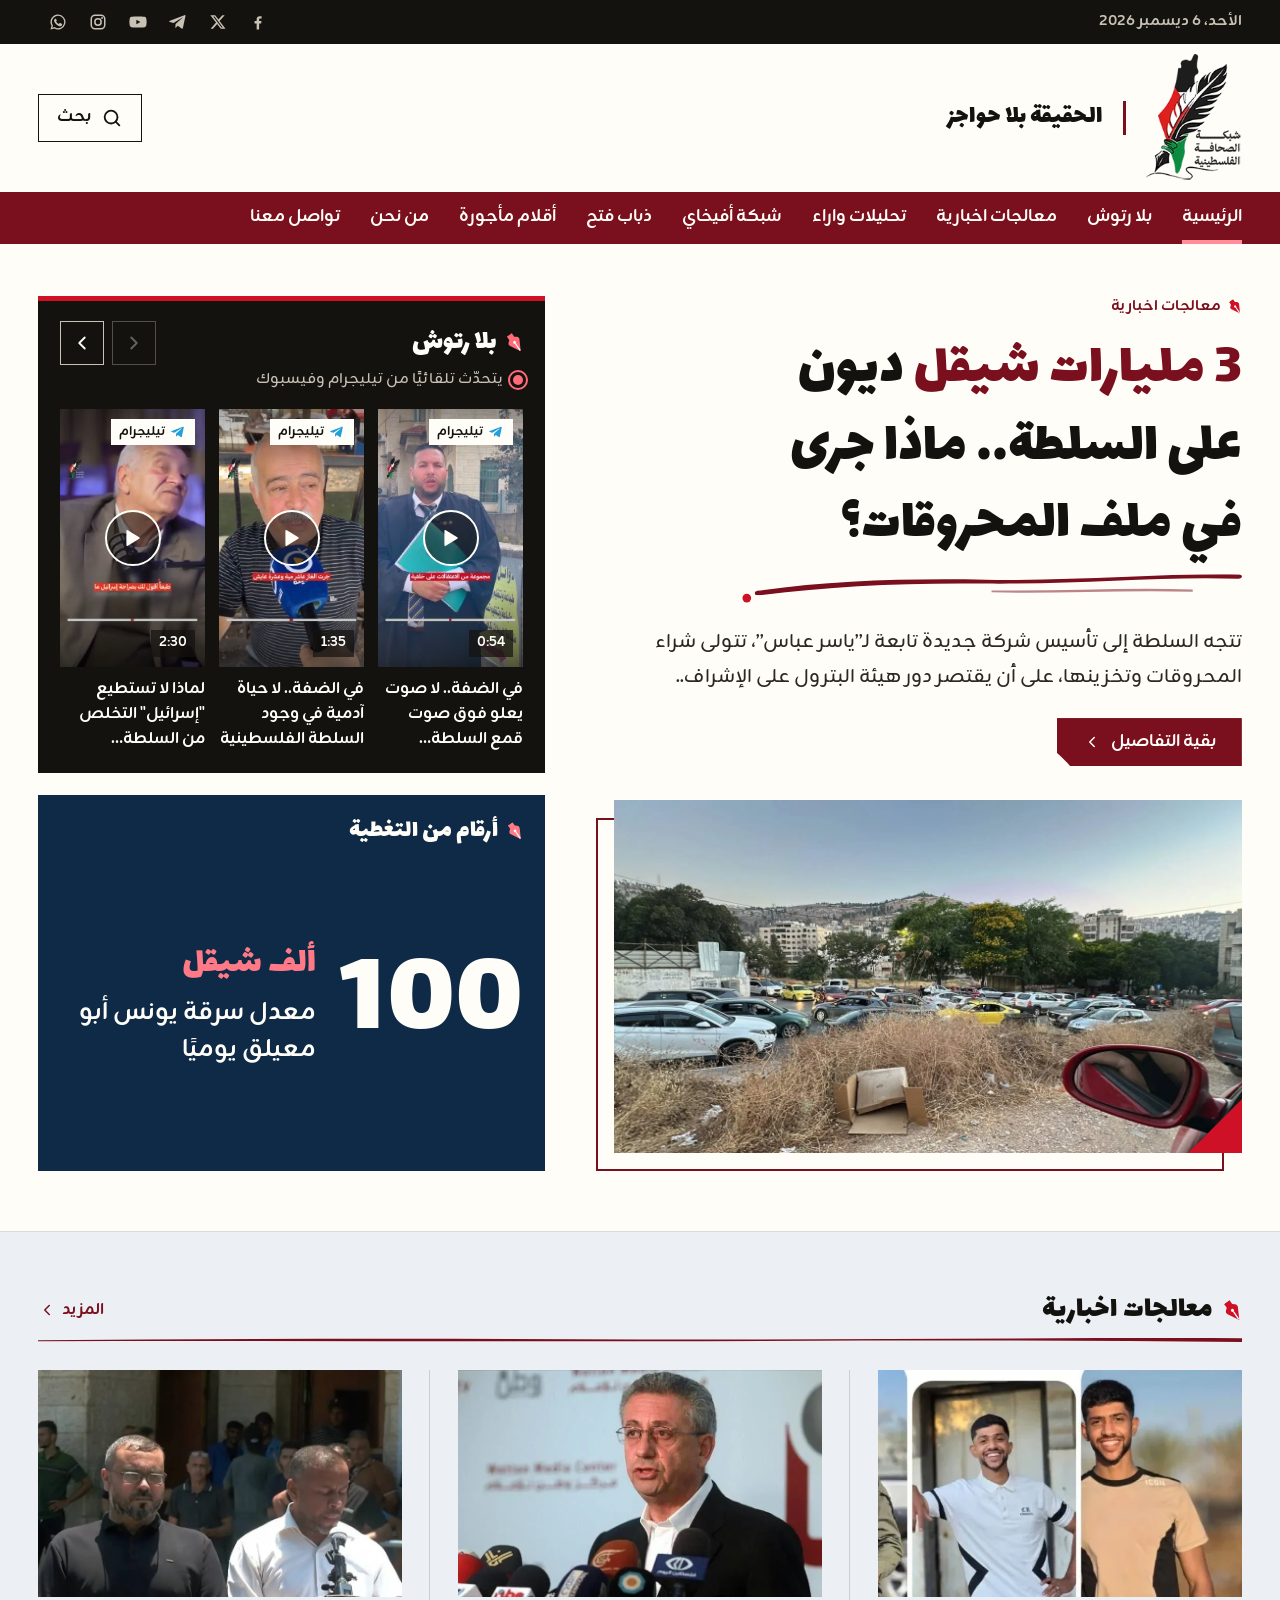
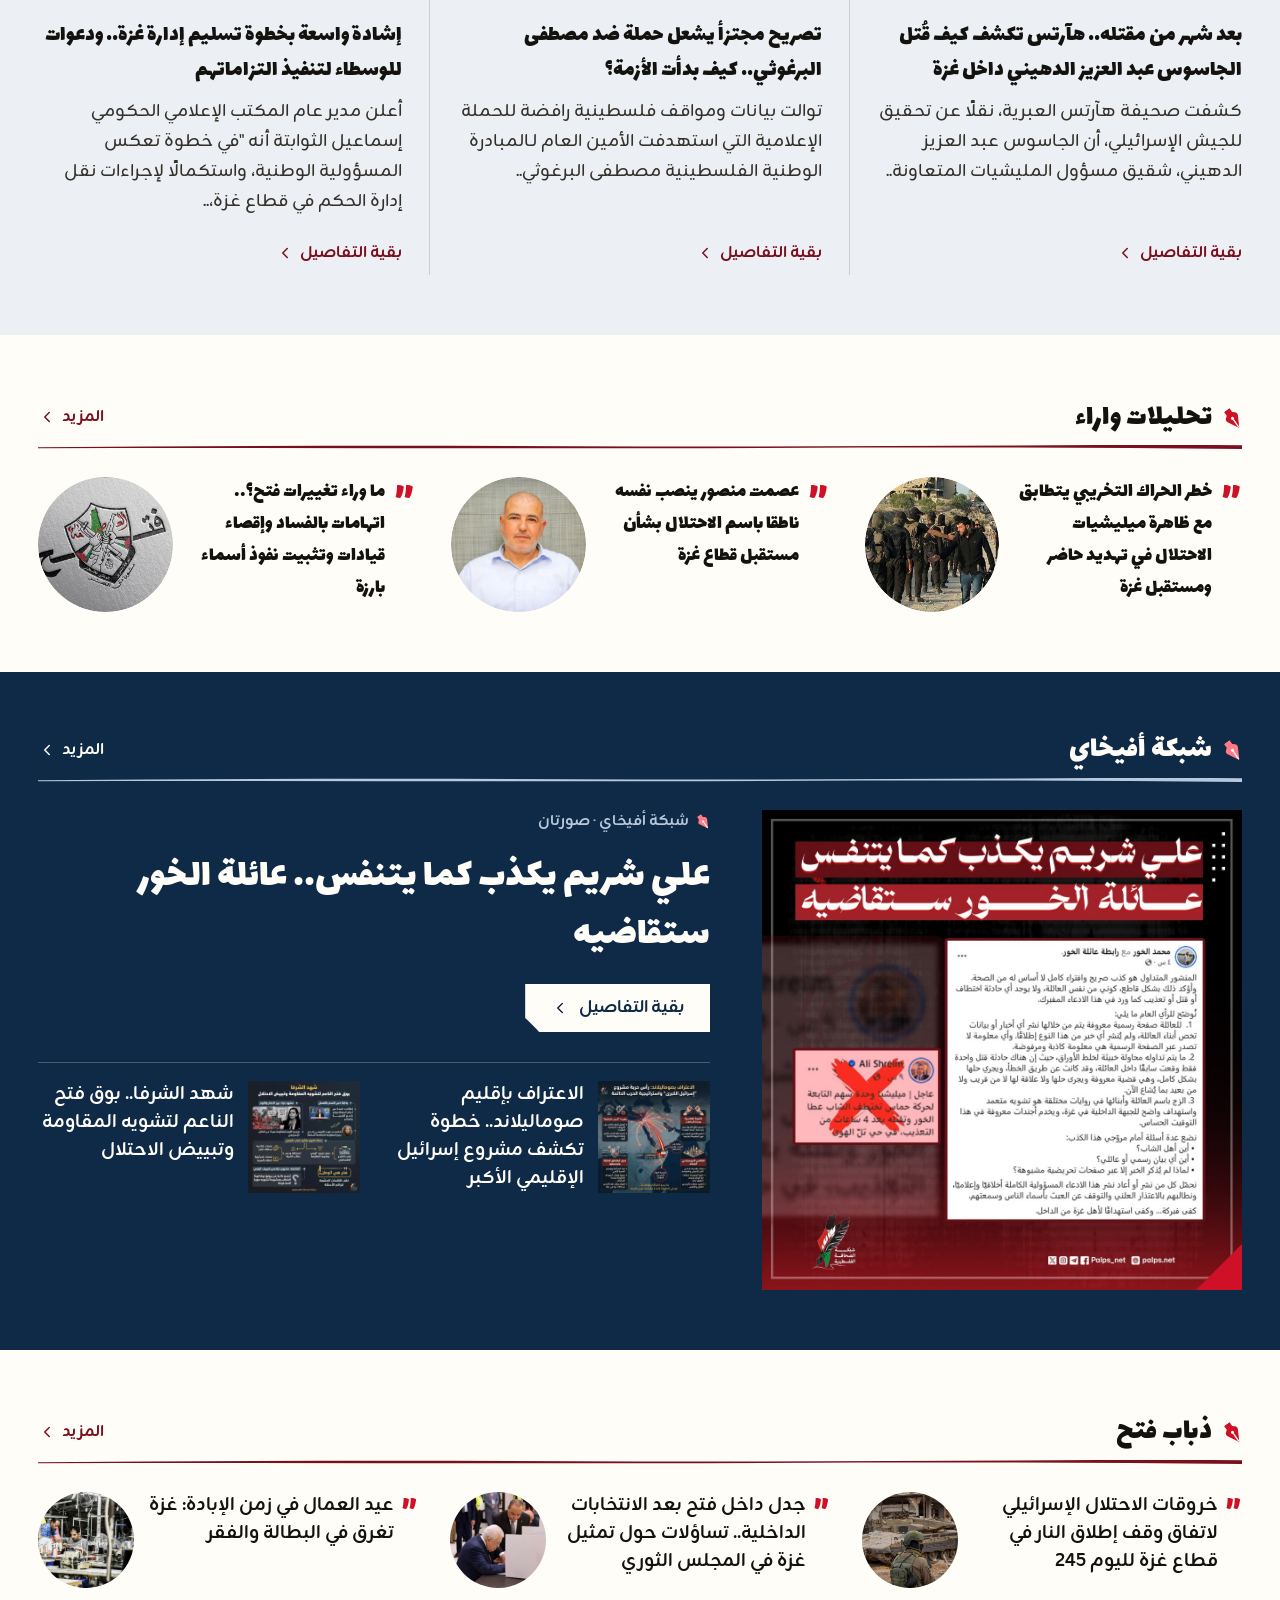
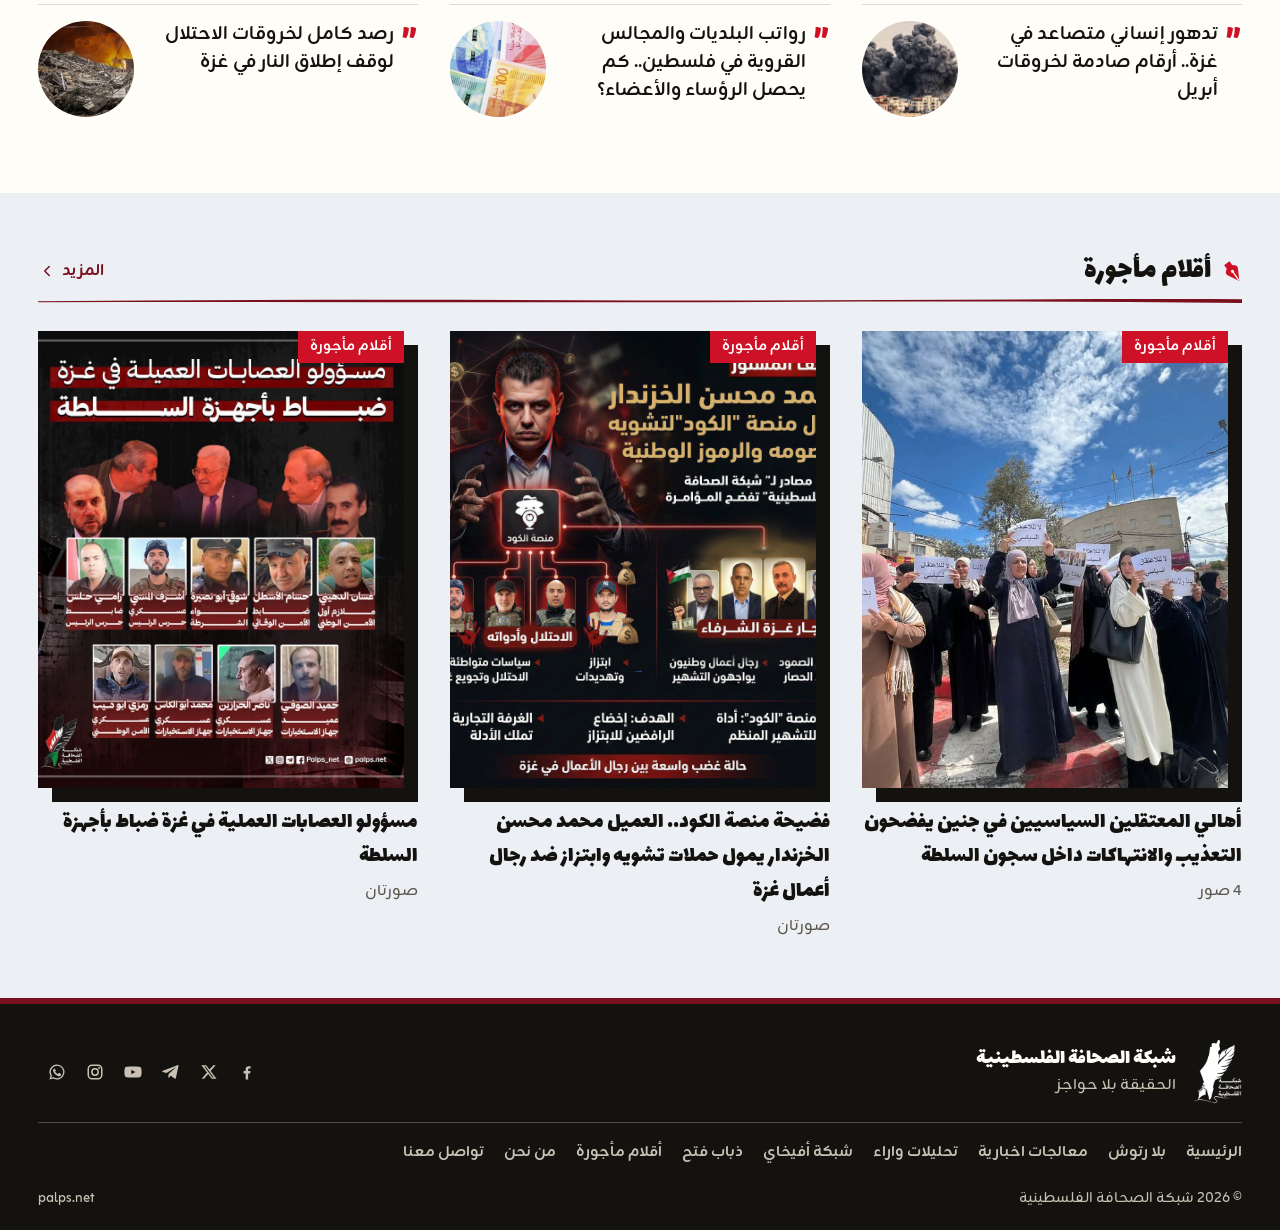
==== commit cdd89c18: "c: client round 4: «بلا رتوش», no dates, one bigger figure, round photos - متداول is renamed «بلا رت" ====
--- a/c/home.html
+++ b/c/home.html
@@ -4,7 +4,7 @@
 <meta charset="utf-8">
 <meta name="viewport" content="width=device-width, initial-scale=1">
 <title>شبكة الصحافة الفلسطينية — الحبر</title>
-<meta name="description" content="شبكة الصحافة الفلسطينية: معالجات اخبارية، تحليلات واراء، أقلام مأجورة، ذباب فتح، شبكة أفيخاي ومتداول. الحقيقة بلا حواجز.">
+<meta name="description" content="شبكة الصحافة الفلسطينية: معالجات اخبارية، تحليلات واراء، أقلام مأجورة، ذباب فتح، شبكة أفيخاي وبلا رتوش. الحقيقة بلا حواجز.">
 <meta name="theme-color" content="#7A0F1E">
 <link rel="preload" href="../assets/fonts/lalezar/lalezar-arabic.woff2" as="font" type="font/woff2" crossorigin>
 <link rel="preload" href="../assets/fonts/zain/zain-400-arabic.woff2" as="font" type="font/woff2" crossorigin>
@@ -65,7 +65,7 @@
   <nav class="sections" aria-label="أقسام الموقع">
     <ul class="wrap">
       <li><a href="home.html" aria-current="page">الرئيسية</a></li>
-      <li><a href="#trending">متداول</a></li>
+      <li><a href="#trending">بلا رتوش</a></li>
       <li><a href="#news">معالجات اخبارية</a></li>
       <li><a href="#analysis">تحليلات واراء</a></li>
       <li><a href="#avichay">شبكة أفيخاي</a></li>
@@ -95,7 +95,7 @@
     <nav class="drawer__nav" aria-label="أقسام الموقع">
       <ul>
         <li><a href="home.html">الرئيسية</a></li>
-        <li><a href="#trending">متداول</a></li>
+        <li><a href="#trending">بلا رتوش</a></li>
         <li><a href="#news">معالجات اخبارية</a></li>
         <li><a href="#analysis">تحليلات واراء</a></li>
         <li><a href="#avichay">شبكة أفيخاي</a></li>
@@ -118,14 +118,12 @@
 
 <main id="main">
 
-  <!-- LEAD: the main story with its photo; beside it متداول (videos) and أرقام من التغطية (one figure a day) -->
+  <!-- LEAD: the main story with its photo; beside it بلا رتوش (videos) and أرقام من التغطية (one figure a day) -->
   <section class="lead" aria-label="القصة الرئيسية">
     <div class="wrap lead__grid">
       <article class="lead__story">
         <div class="lead__top">
           <span class="kicker"><svg class="nib"><use href="#nib"/></svg>معالجات اخبارية</span>
-          <span class="dot" aria-hidden="true"></span>
-          <span class="meta"><time datetime="2026-07-22">22 يوليو 2026</time></span>
         </div>
         <h1 class="lead__title"><a href="#"><em>3 مليارات شيقل</em> ديون على السلطة.. ماذا جرى في ملف المحروقات؟</a></h1>
         <svg class="ink-underline" viewBox="0 0 520 34" aria-hidden="true">
@@ -147,53 +145,45 @@
       <div class="lead__side">
         <section class="trend" id="trending" aria-labelledby="trend-h">
           <div class="trend__head">
-            <h2 class="trend__title" id="trend-h"><svg class="nib"><use href="#nib"/></svg>متداول</h2>
+            <h2 class="trend__title" id="trend-h"><svg class="nib"><use href="#nib"/></svg>بلا رتوش</h2>
             <div class="scroller-nav" data-scroller-nav="trend-track">
               <button type="button" data-dir="prev" aria-label="السابق"><svg class="ico"><use href="#i-right"/></svg></button>
               <button type="button" data-dir="next" aria-label="التالي"><svg class="ico"><use href="#i-left"/></svg></button>
             </div>
           </div>
           <p class="trend__note"><span class="live-dot" aria-hidden="true"></span>يتحدّث تلقائيًا من تيليجرام وفيسبوك</p>
-          <div class="scroller" id="trend-track" tabindex="0" aria-label="فيديوهات متداولة، مرّر أفقيًا">
+          <div class="scroller" id="trend-track" tabindex="0" aria-label="فيديوهات «بلا رتوش»، مرّر أفقيًا">
           <article class="vcard"><a href="https://t.me/Palps_net/12420" target="_blank" rel="noopener">
         <div class="vcard__media"><img src="../assets/img/trending/tg-12420.jpg" width="180" height="320" alt="" loading="lazy"><span class="vcard__src"><svg class="ico ico--fill"><use href="#i-telegram"/></svg>تيليجرام</span><span class="vcard__play" aria-hidden="true"><svg class="ico"><use href="#i-play"/></svg></span><span class="vcard__dur" dir="ltr"><span class="sr-only">المدة </span>0:54</span></div>
         <h3 class="t-sm">في الضفة.. لا صوت يعلو فوق صوت قمع السلطة الفلسطينية</h3>
-        <p class="meta"><time datetime="2026-11-04T07:28:10+00:00">4 نوفمبر 2026</time></p>
       </a></article>
           <article class="vcard"><a href="https://t.me/Palps_net/12418" target="_blank" rel="noopener">
         <div class="vcard__media"><img src="../assets/img/trending/tg-12418.jpg" width="180" height="320" alt="" loading="lazy"><span class="vcard__src"><svg class="ico ico--fill"><use href="#i-telegram"/></svg>تيليجرام</span><span class="vcard__play" aria-hidden="true"><svg class="ico"><use href="#i-play"/></svg></span><span class="vcard__dur" dir="ltr"><span class="sr-only">المدة </span>1:35</span></div>
         <h3 class="t-sm">في الضفة.. لا حياة آدمية في وجود السلطة الفلسطينية</h3>
-        <p class="meta"><time datetime="2026-11-03T18:16:59+00:00">3 نوفمبر 2026</time></p>
       </a></article>
           <article class="vcard"><a href="https://t.me/Palps_net/12415" target="_blank" rel="noopener">
         <div class="vcard__media"><img src="../assets/img/trending/tg-12415.jpg" width="180" height="320" alt="" loading="lazy"><span class="vcard__src"><svg class="ico ico--fill"><use href="#i-telegram"/></svg>تيليجرام</span><span class="vcard__play" aria-hidden="true"><svg class="ico"><use href="#i-play"/></svg></span><span class="vcard__dur" dir="ltr"><span class="sr-only">المدة </span>2:30</span></div>
         <h3 class="t-sm">لماذا لا تستطيع "إسرائيل" التخلص من السلطة الفلسطينية؟</h3>
-        <p class="meta"><time datetime="2026-11-03T15:36:04+00:00">3 نوفمبر 2026</time></p>
       </a></article>
           <article class="vcard"><a href="https://t.me/Palps_net/12413" target="_blank" rel="noopener">
         <div class="vcard__media"><img src="../assets/img/trending/tg-12413.jpg" width="180" height="320" alt="" loading="lazy"><span class="vcard__src"><svg class="ico ico--fill"><use href="#i-telegram"/></svg>تيليجرام</span><span class="vcard__play" aria-hidden="true"><svg class="ico"><use href="#i-play"/></svg></span><span class="vcard__dur" dir="ltr"><span class="sr-only">المدة </span>1:43</span></div>
         <h3 class="t-sm">اللي حط ال100 شيكل مش شايفك ولا وضعك أو أحوالك فارقة معاه</h3>
-        <p class="meta"><time datetime="2026-11-03T14:46:50+00:00">3 نوفمبر 2026</time></p>
       </a></article>
           <article class="vcard"><a href="https://t.me/Palps_net/12411" target="_blank" rel="noopener">
         <div class="vcard__media"><img src="../assets/img/trending/tg-12411.jpg" width="180" height="320" alt="" loading="lazy"><span class="vcard__src"><svg class="ico ico--fill"><use href="#i-telegram"/></svg>تيليجرام</span><span class="vcard__play" aria-hidden="true"><svg class="ico"><use href="#i-play"/></svg></span><span class="vcard__dur" dir="ltr"><span class="sr-only">المدة </span>0:17</span></div>
         <h3 class="t-sm">يحدث في بيت لحم.. فلتان أمني على أشده</h3>
-        <p class="meta"><time datetime="2026-11-03T13:33:25+00:00">3 نوفمبر 2026</time></p>
       </a></article>
           <article class="vcard"><a href="https://t.me/Palps_net/12406" target="_blank" rel="noopener">
         <div class="vcard__media"><img src="../assets/img/trending/tg-12406.jpg" width="180" height="320" alt="" loading="lazy"><span class="vcard__src"><svg class="ico ico--fill"><use href="#i-telegram"/></svg>تيليجرام</span><span class="vcard__play" aria-hidden="true"><svg class="ico"><use href="#i-play"/></svg></span><span class="vcard__dur" dir="ltr"><span class="sr-only">المدة </span>3:19</span></div>
         <h3 class="t-sm">جرة الغاز بالضفة بـ100 شيقل.. نتاج تسحيج الشعب للسلطة الفلسطينية</h3>
-        <p class="meta"><time datetime="2026-11-03T08:54:32+00:00">3 نوفمبر 2026</time></p>
       </a></article>
           <article class="vcard"><a href="https://t.me/Palps_net/12405" target="_blank" rel="noopener">
         <div class="vcard__media"><img src="../assets/img/trending/tg-12405.jpg" width="180" height="320" alt="" loading="lazy"><span class="vcard__src"><svg class="ico ico--fill"><use href="#i-telegram"/></svg>تيليجرام</span><span class="vcard__play" aria-hidden="true"><svg class="ico"><use href="#i-play"/></svg></span><span class="vcard__dur" dir="ltr"><span class="sr-only">المدة </span>2:51</span></div>
         <h3 class="t-sm">ما لا تعرف عن خوازيق اتفاق أوسلو</h3>
-        <p class="meta"><time datetime="2026-11-03T07:59:03+00:00">3 نوفمبر 2026</time></p>
       </a></article>
           <article class="vcard"><a href="https://t.me/Palps_net/12401" target="_blank" rel="noopener">
         <div class="vcard__media"><img src="../assets/img/trending/tg-12401.jpg" width="180" height="320" alt="" loading="lazy"><span class="vcard__src"><svg class="ico ico--fill"><use href="#i-telegram"/></svg>تيليجرام</span><span class="vcard__play" aria-hidden="true"><svg class="ico"><use href="#i-play"/></svg></span><span class="vcard__dur" dir="ltr"><span class="sr-only">المدة </span>0:40</span></div>
         <h3 class="t-sm">توصيف ناري لأجمل حلقات ما خفي أعظم</h3>
-        <p class="meta"><time datetime="2026-11-02T17:57:04+00:00">2 نوفمبر 2026</time></p>
       </a></article>
           </div>
         </section>
@@ -201,24 +191,11 @@
         <section class="figcard" aria-labelledby="fig-h">
           <div class="figcard__top">
             <h2 class="figcard__head" id="fig-h"><svg class="nib"><use href="#nib"/></svg>أرقام من التغطية</h2>
-            <div class="figcard__days" role="group" aria-label="رقم كل يوم">
-            <button type="button" data-fig="0" aria-pressed="true">اليوم</button>
-            <button type="button" data-fig="1" aria-pressed="false">أمس</button>
-            <button type="button" data-fig="2" aria-pressed="false">قبل يومين</button>
-            </div>
-          </div>
-          <div class="figcard__item" data-fig-item="0">
+          </div>
+          <div class="figcard__item">
             <p class="figcard__value">100</p>
             <div><p class="figcard__unit">ألف شيقل</p><p class="figcard__caption"><a href="#">معدل سرقة يونس أبو معيلق يوميًا</a></p></div>
           </div>
-          <div class="figcard__item" data-fig-item="1" hidden>
-            <p class="figcard__value">10</p>
-            <div><p class="figcard__unit">آلاف دولار</p><p class="figcard__caption"><a href="#">ما يطلبه حمزة المصري للسكوت</a></p></div>
-          </div>
-          <div class="figcard__item" data-fig-item="2" hidden>
-            <p class="figcard__value">10</p>
-            <div><p class="figcard__unit">أيام</p><p class="figcard__caption"><a href="#">على سجن علي شريم</a></p></div>
-          </div>
         </section>
       </div>
     </div>
@@ -229,7 +206,7 @@
     <div class="wrap">
       <div class="shead">
         <h2 class="shead__title" id="news-h"><svg class="nib"><use href="#nib"/></svg>معالجات اخبارية</h2>
-        <a class="shead__more" href="#">كل المعالجات <svg class="ico"><use href="#i-left"/></svg></a>
+        <a class="shead__more" href="#">المزيد <svg class="ico"><use href="#i-left"/></svg></a>
         <hr class="ink-rule">
       </div>
       <div class="files__grid">
@@ -237,19 +214,19 @@
           <a class="file__img" href="#" tabindex="-1" aria-hidden="true"><img src="../assets/img/news/file_6a4cdf8c4c0d2.webp" width="788" height="364" alt="" loading="lazy" style="object-position: 100% 50%"></a>
           <h3><a href="#">بعد شهر من مقتله.. هآرتس تكشف كيف قُتل الجاسوس عبد العزيز الدهيني داخل غزة</a></h3>
           <p>كشفت صحيفة هآرتس العبرية، نقلًا عن تحقيق للجيش الإسرائيلي، أن الجاسوس عبد العزيز الدهيني، شقيق مسؤول المليشيات المتعاونة..</p>
-          <div class="file__foot"><span class="meta"><time datetime="2026-07-07">7 يوليو 2026</time></span><a class="file__go" href="#">بقية التفاصيل <svg class="ico"><use href="#i-left"/></svg></a></div>
+          <div class="file__foot"><a class="file__go" href="#">بقية التفاصيل <svg class="ico"><use href="#i-left"/></svg></a></div>
         </article>
         <article class="file">
           <a class="file__img" href="#" tabindex="-1" aria-hidden="true"><img src="../assets/img/news/file_6a4cde5111304.webp" width="863" height="486" alt="" loading="lazy"></a>
           <h3><a href="#">تصريح مجتزأ يشعل حملة ضد مصطفى البرغوثي.. كيف بدأت الأزمة؟</a></h3>
           <p>توالت بيانات ومواقف فلسطينية رافضة للحملة الإعلامية التي استهدفت الأمين العام لـالمبادرة الوطنية الفلسطينية مصطفى البرغوثي..</p>
-          <div class="file__foot"><span class="meta"><time datetime="2026-07-07">7 يوليو 2026</time></span><a class="file__go" href="#">بقية التفاصيل <svg class="ico"><use href="#i-left"/></svg></a></div>
+          <div class="file__foot"><a class="file__go" href="#">بقية التفاصيل <svg class="ico"><use href="#i-left"/></svg></a></div>
         </article>
         <article class="file">
           <a class="file__img" href="#" tabindex="-1" aria-hidden="true"><img src="../assets/img/news/file_6a4b86072c654.webp" width="830" height="506" alt="" loading="lazy"></a>
           <h3><a href="#">إشادة واسعة بخطوة تسليم إدارة غزة.. ودعوات للوسطاء لتنفيذ التزاماتهم</a></h3>
           <p>أعلن مدير عام المكتب الإعلامي الحكومي إسماعيل الثوابتة أنه "في خطوة تعكس المسؤولية الوطنية، واستكمالًا لإجراءات نقل إدارة الحكم في قطاع غزة،..</p>
-          <div class="file__foot"><span class="meta"><time datetime="2026-07-06">6 يوليو 2026</time></span><a class="file__go" href="#">بقية التفاصيل <svg class="ico"><use href="#i-left"/></svg></a></div>
+          <div class="file__foot"><a class="file__go" href="#">بقية التفاصيل <svg class="ico"><use href="#i-left"/></svg></a></div>
         </article>
       </div>
     </div>
@@ -260,20 +237,20 @@
     <div class="wrap">
       <div class="shead">
         <h2 class="shead__title" id="analysis-h"><svg class="nib"><use href="#nib"/></svg>تحليلات واراء</h2>
-        <a class="shead__more" href="#">كل التحليلات <svg class="ico"><use href="#i-left"/></svg></a>
+        <a class="shead__more" href="#">المزيد <svg class="ico"><use href="#i-left"/></svg></a>
         <hr class="ink-rule">
       </div>
       <div class="quotes">
         <article class="quote">
-          <div class="quote__body"><span class="quote__mark" aria-hidden="true">”</span><h3><a href="#">خطر الحراك التخريبي يتطابق مع ظاهرة ميليشيات الاحتلال في تهديد حاضر ومستقبل غزة</a></h3></div>
+          <div class="quote__body"><span class="qmark" aria-hidden="true">”</span><h3><a href="#">خطر الحراك التخريبي يتطابق مع ظاهرة ميليشيات الاحتلال في تهديد حاضر ومستقبل غزة</a></h3></div>
           <a class="quote__img" href="#" tabindex="-1" aria-hidden="true"><img src="../assets/img/news/d6LRQ.jpg" width="150" height="150" alt="" loading="lazy"></a>
         </article>
         <article class="quote">
-          <div class="quote__body"><span class="quote__mark" aria-hidden="true">”</span><h3><a href="#">عصمت منصور ينصب نفسه ناطقا باسم الاحتلال بشأن مستقبل قطاع غزة</a></h3></div>
+          <div class="quote__body"><span class="qmark" aria-hidden="true">”</span><h3><a href="#">عصمت منصور ينصب نفسه ناطقا باسم الاحتلال بشأن مستقبل قطاع غزة</a></h3></div>
           <a class="quote__img" href="#" tabindex="-1" aria-hidden="true"><img src="../assets/img/news/mGFzB.jpeg" width="150" height="150" alt="" loading="lazy"></a>
         </article>
         <article class="quote">
-          <div class="quote__body"><span class="quote__mark" aria-hidden="true">”</span><h3><a href="#">ما وراء تغييرات فتح؟.. اتهامات بالفساد وإقصاء قيادات وتثبيت نفوذ أسماء بارزة</a></h3></div>
+          <div class="quote__body"><span class="qmark" aria-hidden="true">”</span><h3><a href="#">ما وراء تغييرات فتح؟.. اتهامات بالفساد وإقصاء قيادات وتثبيت نفوذ أسماء بارزة</a></h3></div>
           <a class="quote__img" href="#" tabindex="-1" aria-hidden="true"><img src="../assets/img/news/thumbs-b-c-a0e7fa30afe671de3b70ba1ede15467f.jpg" width="150" height="150" alt="" loading="lazy"></a>
         </article>
       </div>
@@ -293,11 +270,10 @@
         <div>
           <span class="kicker avichay__kicker"><svg class="nib"><use href="#nib"/></svg>شبكة أفيخاي · صورتان</span>
           <h3 class="avichay__title"><a href="#">علي شريم يكذب كما يتنفس.. عائلة الخور ستقاضيه</a></h3>
-          <p class="meta"><time datetime="2026-01-10">10 يناير 2026</time></p>
           <a class="btn btn--light" href="#">بقية التفاصيل <svg class="ico"><use href="#i-left"/></svg></a>
           <div class="strip">
-            <a href="#"><img src="../assets/img/news/photo-2026-01-09-21-10-45.jpg" width="112" height="112" alt="" loading="lazy"><div><h3 class="t-sm">الاعتراف بإقليم صوماليلاند.. خطوة تكشف مشروع إسرائيل الإقليمي الأكبر</h3><p class="meta"><time datetime="2026-01-09">9 يناير 2026</time></p></div></a>
-            <a href="#"><img src="../assets/img/news/photo-2026-01-09-21-08-15.jpg" width="112" height="112" alt="" loading="lazy"><div><h3 class="t-sm">شهد الشرفا.. بوق فتح الناعم لتشويه المقاومة وتبييض الاحتلال</h3><p class="meta"><time datetime="2026-01-09">9 يناير 2026</time></p></div></a>
+            <a href="#"><img src="../assets/img/news/photo-2026-01-09-21-10-45.jpg" width="112" height="112" alt="" loading="lazy"><div><h3 class="t-sm">الاعتراف بإقليم صوماليلاند.. خطوة تكشف مشروع إسرائيل الإقليمي الأكبر</h3></div></a>
+            <a href="#"><img src="../assets/img/news/photo-2026-01-09-21-08-15.jpg" width="112" height="112" alt="" loading="lazy"><div><h3 class="t-sm">شهد الشرفا.. بوق فتح الناعم لتشويه المقاومة وتبييض الاحتلال</h3></div></a>
           </div>
         </div>
       </div>
@@ -313,12 +289,12 @@
         <hr class="ink-rule">
       </div>
       <ul class="flies">
-        <li><a href="#"><img src="../assets/img/news/7bd23523-0bad-426f-88e9-8ed230105d3c_16x9_1200x676.webp" width="120" height="90" alt="" loading="lazy"><div><h3 class="t-sm">خروقات الاحتلال الإسرائيلي لاتفاق وقف إطلاق النار في قطاع غزة لليوم 245</h3><p class="meta"><time datetime="2026-06-15">15 يونيو 2026</time></p></div></a></li>
-        <li><a href="#"><img src="../assets/img/news/f0a24783-ba06-4435-8a45-0f16a4c4be91.jpg" width="120" height="90" alt="" loading="lazy"><div><h3 class="t-sm">جدل داخل فتح بعد الانتخابات الداخلية.. تساؤلات حول تمثيل غزة في المجلس الثوري</h3><p class="meta"><time datetime="2026-05-18">18 مايو 2026</time></p></div></a></li>
-        <li><a href="#"><img src="../assets/img/news/alaml-scaled.jpg" width="120" height="90" alt="" loading="lazy"><div><h3 class="t-sm">عيد العمال في زمن الإبادة: غزة تغرق في البطالة والفقر</h3><p class="meta"><time datetime="2026-04-30">30 أبريل 2026</time></p></div></a></li>
-        <li><a href="#"><img src="../assets/img/news/ghzh-7.jpg" width="120" height="90" alt="" loading="lazy"><div><h3 class="t-sm">تدهور إنساني متصاعد في غزة.. أرقام صادمة لخروقات أبريل</h3><p class="meta"><time datetime="2026-04-30">30 أبريل 2026</time></p></div></a></li>
-        <li><a href="#"><img src="../assets/img/news/israel-money-1.jpg" width="120" height="90" alt="" loading="lazy"><div><h3 class="t-sm">رواتب البلديات والمجالس القروية في فلسطين.. كم يحصل الرؤساء والأعضاء؟</h3><p class="meta"><time datetime="2026-04-28">28 أبريل 2026</time></p></div></a></li>
-        <li><a href="#"><img src="../assets/img/news/wqf-itlaq-alnar.jpg" width="120" height="90" alt="" loading="lazy"><div><h3 class="t-sm">رصد كامل لخروقات الاحتلال لوقف إطلاق النار في غزة</h3><p class="meta"><time datetime="2026-04-14">14 أبريل 2026</time></p></div></a></li>
+        <li><a href="#"><div class="flies__body"><span class="qmark" aria-hidden="true">”</span><h3 class="t-sm">خروقات الاحتلال الإسرائيلي لاتفاق وقف إطلاق النار في قطاع غزة لليوم 245</h3></div><img src="../assets/img/news/7bd23523-0bad-426f-88e9-8ed230105d3c_16x9_1200x676.webp" width="96" height="96" alt="" loading="lazy"></a></li>
+        <li><a href="#"><div class="flies__body"><span class="qmark" aria-hidden="true">”</span><h3 class="t-sm">جدل داخل فتح بعد الانتخابات الداخلية.. تساؤلات حول تمثيل غزة في المجلس الثوري</h3></div><img src="../assets/img/news/f0a24783-ba06-4435-8a45-0f16a4c4be91.jpg" width="96" height="96" alt="" loading="lazy"></a></li>
+        <li><a href="#"><div class="flies__body"><span class="qmark" aria-hidden="true">”</span><h3 class="t-sm">عيد العمال في زمن الإبادة: غزة تغرق في البطالة والفقر</h3></div><img src="../assets/img/news/alaml-scaled.jpg" width="96" height="96" alt="" loading="lazy"></a></li>
+        <li><a href="#"><div class="flies__body"><span class="qmark" aria-hidden="true">”</span><h3 class="t-sm">تدهور إنساني متصاعد في غزة.. أرقام صادمة لخروقات أبريل</h3></div><img src="../assets/img/news/ghzh-7.jpg" width="96" height="96" alt="" loading="lazy"></a></li>
+        <li><a href="#"><div class="flies__body"><span class="qmark" aria-hidden="true">”</span><h3 class="t-sm">رواتب البلديات والمجالس القروية في فلسطين.. كم يحصل الرؤساء والأعضاء؟</h3></div><img src="../assets/img/news/israel-money-1.jpg" width="96" height="96" alt="" loading="lazy"></a></li>
+        <li><a href="#"><div class="flies__body"><span class="qmark" aria-hidden="true">”</span><h3 class="t-sm">رصد كامل لخروقات الاحتلال لوقف إطلاق النار في غزة</h3></div><img src="../assets/img/news/wqf-itlaq-alnar.jpg" width="96" height="96" alt="" loading="lazy"></a></li>
       </ul>
     </div>
   </section>
@@ -335,17 +311,17 @@
         <article class="poster"><a href="#">
           <div class="poster__img"><img src="../assets/img/news/photo-2026-03-31-10-16-37.jpg" width="960" height="720" alt="" loading="lazy"><span class="poster__tag">أقلام مأجورة</span></div>
           <h3>أهالي المعتقلين السياسيين في جنين يفضحون التعذيب والانتهاكات داخل سجون السلطة</h3>
-          <p class="meta">4 صور · <time datetime="2026-03-31">31 مارس 2026</time></p>
+          <p class="meta">4 صور</p>
         </a></article>
         <article class="poster"><a href="#">
           <div class="poster__img"><img src="../assets/img/news/photo-2026-02-06-10-39-29.jpg" width="1024" height="1024" alt="" loading="lazy"><span class="poster__tag">أقلام مأجورة</span></div>
           <h3>فضيحة منصة الكود.. العميل محمد محسن الخزندار يمول حملات تشويه وابتزاز ضد رجال أعمال غزة</h3>
-          <p class="meta">صورتان · <time datetime="2026-02-06">6 فبراير 2026</time></p>
+          <p class="meta">صورتان</p>
         </a></article>
         <article class="poster"><a href="#">
           <div class="poster__img"><img src="../assets/img/news/photo-2026-01-13-13-33-02.jpg" width="1080" height="1080" alt="" loading="lazy"><span class="poster__tag">أقلام مأجورة</span></div>
           <h3>مسؤولو العصابات العملية في غزة ضباط بأجهزة السلطة</h3>
-          <p class="meta">صورتان · <time datetime="2026-01-14">14 يناير 2026</time></p>
+          <p class="meta">صورتان</p>
         </a></article>
       </div>
     </div>
@@ -372,7 +348,7 @@
     </div>
     <nav class="foot__links" aria-label="أقسام الموقع">
       <a href="home.html">الرئيسية</a>
-      <a href="#trending">متداول</a>
+      <a href="#trending">بلا رتوش</a>
       <a href="#news">معالجات اخبارية</a>
       <a href="#analysis">تحليلات واراء</a>
       <a href="#avichay">شبكة أفيخاي</a>
--- a/c/style.css
+++ b/c/style.css
@@ -58,7 +58,7 @@
   --accent-on-navy: #FF7A86;
 
   --paper: #FFFDF8;
-  --paper-2: #F4EEE0;        /* cream bands: ملفات, أقلام مأجورة */
+  --tint: #ECEFF3;           /* cool grey bands that sit with burgundy and navy: معالجات اخبارية, أقلام مأجورة */
   --ink: #14120F;
   --ink-soft: #5C564C;
   --stone: #C9C2B4;
@@ -266,7 +266,7 @@
 .lead__photo::after { content: ""; position: absolute; z-index: 1; inset-inline-start: 0; bottom: 0; border-style: solid; border-width: 0 0 54px 54px; border-color: transparent transparent var(--red) transparent; }
 
 /* ---------- ملفات: image-led cards ---------- */
-.files { background: var(--paper-2); padding-block: 56px 60px; }
+.files { background: var(--tint); padding-block: 56px 60px; }
 .files__grid { display: grid; grid-template-columns: repeat(3, minmax(0, 1fr)); column-gap: 56px; }
 .file { position: relative; display: flex; flex-direction: column; }
 /* column rule sits in the gap, so all three images get the same width */
@@ -277,14 +277,14 @@
 .file h3 { font-size: clamp(22px, 1.8vw, 26px); line-height: 1.5; margin-top: 6px; }
 .file h3 a:hover { color: var(--brand); }
 .file p { margin-top: 10px; color: #34302A; font-size: 17px; line-height: 1.75; }
-.file__foot { margin-top: auto; padding-top: 14px; display: flex; align-items: center; justify-content: space-between; gap: 12px; }
+.file__foot { margin-top: auto; padding-top: 14px; display: flex; align-items: center; gap: 12px; }
 .file__go { display: inline-flex; align-items: center; gap: 6px; min-height: 44px; font-weight: 700; color: var(--brand); font-size: 16px; }
 .file__go:hover { color: var(--red); }
 .file__go .ico { width: 18px; height: 18px; }
 
 .block { padding-block: 60px; }
 
-/* ---------- lead side: متداول (videos) over أرقام من التغطية (figure of the day) ---------- */
+/* ---------- lead side: بلا رتوش (videos) over أرقام من التغطية (figure of the day) ---------- */
 .lead__side { display: flex; flex-direction: column; gap: 22px; min-width: 0; }
 
 .trend { background: var(--ink); color: var(--paper); padding: 20px 22px 22px; border-top: 5px solid var(--red); }
@@ -330,36 +330,29 @@
 /* أرقام من التغطية: one figure a day, on navy */
 /* grows to the story's height; the figure sits in the middle of what is left */
 .figcard { flex: 1; display: flex; flex-direction: column; background: var(--navy); color: var(--paper); padding: 20px 22px 24px; }
-.figcard__item:not([hidden]) { margin-block: auto; padding-block: 18px 6px; }
-.figcard__top { display: flex; align-items: center; justify-content: space-between; gap: 10px 14px; flex-wrap: wrap; }
-.figcard__head { display: flex; align-items: center; gap: 10px; font-size: clamp(24px, 2vw, 28px); line-height: 1.3; }
+.figcard__head { display: flex; align-items: center; gap: 10px; font-family: var(--f-head); font-size: clamp(24px, 2vw, 28px); line-height: 1.3; }
 .figcard__head .nib { width: 15px; height: 19px; color: var(--accent-on-navy); }
-.figcard__days { display: flex; gap: 6px; }
-.figcard__days button {
-  min-height: 36px; padding: 2px 12px; background: transparent; color: var(--on-navy-soft);
-  border: 1.5px solid rgba(184, 201, 221, .45); font-weight: 700; font-size: 14px; line-height: 1.2;
-}
-.figcard__days button:hover { color: var(--paper); border-color: var(--paper); }
-.figcard__days button[aria-pressed="true"] { background: var(--paper); color: var(--navy); border-color: var(--paper); }
-.figcard__item { display: grid; grid-template-columns: auto minmax(0, 1fr); align-items: center; gap: 4px 22px; margin-top: 18px; }
-.figcard__item[hidden] { display: none; }
-.figcard__value { font-family: var(--f-head); font-size: clamp(96px, 9vw, 140px); line-height: 1; color: var(--paper); }
-.figcard__unit { font-family: var(--f-head); font-size: clamp(26px, 2.3vw, 34px); line-height: 1.3; color: var(--accent-on-navy); }
-.figcard__caption { margin-top: 6px; font-weight: 700; font-size: 19px; line-height: 1.55; }
+.figcard__item { display: grid; grid-template-columns: auto minmax(0, 1fr); align-items: center; gap: 4px 24px; margin-block: auto; padding-block: 22px 8px; }
+.figcard__value { font-family: var(--f-head); font-size: clamp(100px, 9.4vw, 148px); line-height: 1; color: var(--paper); }
+.figcard__unit { font-family: var(--f-head); font-size: clamp(32px, 2.9vw, 44px); line-height: 1.25; color: var(--accent-on-navy); }
+.figcard__caption { margin-top: 8px; font-weight: 700; font-size: clamp(22px, 1.9vw, 27px); line-height: 1.5; }
 .figcard__caption a:hover { color: var(--on-navy-soft); text-decoration: underline; text-underline-offset: 5px; }
 
 /* ---------- تحليلات واراء: three items, title on the right, big photo top-left ---------- */
+/* the quote mark, beside the title (تحليلات واراء, ذباب فتح) */
+.qmark { flex: none; font-family: var(--f-head); font-size: 58px; line-height: 1; height: .62em; overflow: hidden; color: var(--red); margin-top: 2px; }
+
 .quotes { display: grid; grid-template-columns: repeat(3, minmax(0, 1fr)); gap: 0 36px; }
-.quote { display: grid; grid-template-columns: minmax(0, 1fr) auto; gap: 18px; align-items: start; padding-top: 22px; border-top: 3px solid var(--brand); }
-.quote__mark { font-family: var(--f-head); font-size: 88px; line-height: .62; color: var(--red); height: 36px; display: block; margin-bottom: 8px; }
+.quote { display: grid; grid-template-columns: minmax(0, 1fr) auto; gap: 18px; align-items: start; }
+.quote__body { display: flex; align-items: flex-start; gap: 10px; }
 .quote h3 { font-size: clamp(20px, 1.6vw, 24px); line-height: 1.55; }
 .quote h3 a:hover { color: var(--brand); }
-.quote__img { display: block; overflow: hidden; }
-.quote__img img { width: clamp(112px, 10.5vw, 156px); aspect-ratio: 1; object-fit: cover; transition: transform .5s ease; }
+.quote__img { display: block; overflow: hidden; border-radius: 50%; }
+.quote__img img { width: clamp(112px, 10.5vw, 150px); aspect-ratio: 1; object-fit: cover; border-radius: 50%; transition: transform .5s ease; }
 .quote__img:hover img { transform: scale(1.04); }
 
 /* ---------- أقلام مأجورة: posters ---------- */
-.paid { background: var(--paper-2); padding-block: 56px 60px; }
+.paid { background: var(--tint); padding-block: 56px 60px; }
 .posters { display: grid; grid-template-columns: repeat(3, minmax(0, 1fr)); gap: 32px; }
 .poster a { display: block; }
 .poster__img { position: relative; isolation: isolate; margin: 0 14px 14px 0; }
@@ -373,12 +366,13 @@
 /* ---------- ذباب فتح: compact ruled grid ---------- */
 .flies { display: grid; grid-template-columns: repeat(3, minmax(0, 1fr)); gap: 0 32px; }
 .flies li { border-top: 1px solid var(--rule); }
-.flies li:nth-child(-n+3) { border-top: 3px solid var(--ink); }
-.flies a { display: grid; grid-template-columns: 1fr 120px; gap: 14px; padding-block: 16px; align-items: start; }
-.flies img { width: 120px; height: 90px; object-fit: cover; grid-column: 2; grid-row: 1; }
-.flies div { grid-column: 1; grid-row: 1; }
+.flies li:nth-child(-n+3) { border-top: 0; }
+.flies li:nth-child(-n+3) a { padding-top: 0; }
+.flies a { display: grid; grid-template-columns: minmax(0, 1fr) 96px; gap: 14px; padding-block: 16px; align-items: start; }
+.flies img { width: 96px; height: 96px; object-fit: cover; border-radius: 50%; }
+.flies__body { display: flex; align-items: flex-start; gap: 8px; }
+.flies .qmark { font-size: 46px; }
 .flies h3 { font-size: 18px; line-height: 1.55; }
-.flies .meta { font-size: 14px; margin-top: 4px; }
 .flies a:hover h3 { color: var(--brand); }
 
 /* ---------- شبكة أفيخاي: feature + strip on navy ---------- */
@@ -446,6 +440,7 @@
   .posters { gap: 24px; }
   .flies { grid-template-columns: repeat(2, minmax(0, 1fr)); }
   .flies li:nth-child(3) { border-top: 1px solid var(--rule); }
+  .flies li:nth-child(3) a { padding-top: 16px; }
   .avichay__grid { grid-template-columns: minmax(0, 1fr) minmax(0, 1fr); }
   .strip { grid-template-columns: 1fr; }
 }
@@ -487,13 +482,14 @@
   .figcard { padding: 18px 16px 20px; margin-inline: calc(-1 * var(--gut)); }
   .figcard__value { font-size: 88px; }
   .figcard__unit { font-size: 26px; }
-  .figcard__caption { font-size: 17px; }
+  .figcard__unit { font-size: 30px; }
+  .figcard__caption { font-size: 20px; }
 
   .shead { margin-bottom: 20px; }
   .shead__title { font-size: 26px; gap: 10px; }
   .shead__title .nib { width: 15px; height: 18px; }
   .shead__more { font-size: 15px; }
-  .meta, .flies .meta, .strip .meta, .vcard .meta { font-size: 14px; }
+  .meta, .strip .meta { font-size: 14px; }
 
   .files, .paid, .avichay { padding-block: 40px 44px; }
   .block { padding-block: 40px; }
@@ -503,10 +499,11 @@
   .file p { font-size: 16px; }
 
   .quotes { gap: 18px; }
-  .quote { gap: 14px; padding-top: 16px; }
+  .quote { gap: 14px; }
+  .quote + .quote { padding-top: 18px; border-top: 1px solid var(--rule); }
   .quote h3 { font-size: 19px; }
-  .quote__mark { font-size: 64px; height: 26px; margin-bottom: 6px; }
-  .quote__img img { width: 112px; }
+  .qmark { font-size: 46px; }
+  .quote__img img { width: 104px; }
 
   .posters { grid-template-columns: none; grid-auto-flow: column; grid-auto-columns: 74%; gap: 18px; overflow-x: auto; scroll-snap-type: x mandatory; scrollbar-width: none; margin-inline: calc(-1 * var(--gut)); padding-inline: var(--gut); scroll-padding-inline: var(--gut); }
   .posters::-webkit-scrollbar { display: none; }
@@ -515,9 +512,11 @@
 
   .flies { grid-template-columns: 1fr; }
   .flies li, .flies li:nth-child(n) { border-top: 1px solid var(--rule); }
-  .flies li:first-child { border-top: 3px solid var(--ink); }
-  .flies a { grid-template-columns: 1fr 104px; }
-  .flies img { width: 104px; height: 78px; }
+  .flies li:first-child { border-top: 0; }
+  .flies li:nth-child(n) a { padding-top: 16px; }
+  .flies li:first-child a { padding-top: 0; }
+  .flies a { grid-template-columns: minmax(0, 1fr) 84px; }
+  .flies img { width: 84px; height: 84px; }
   .flies h3 { font-size: 17px; }
 
   .avichay__grid { grid-template-columns: 1fr; gap: 20px; }
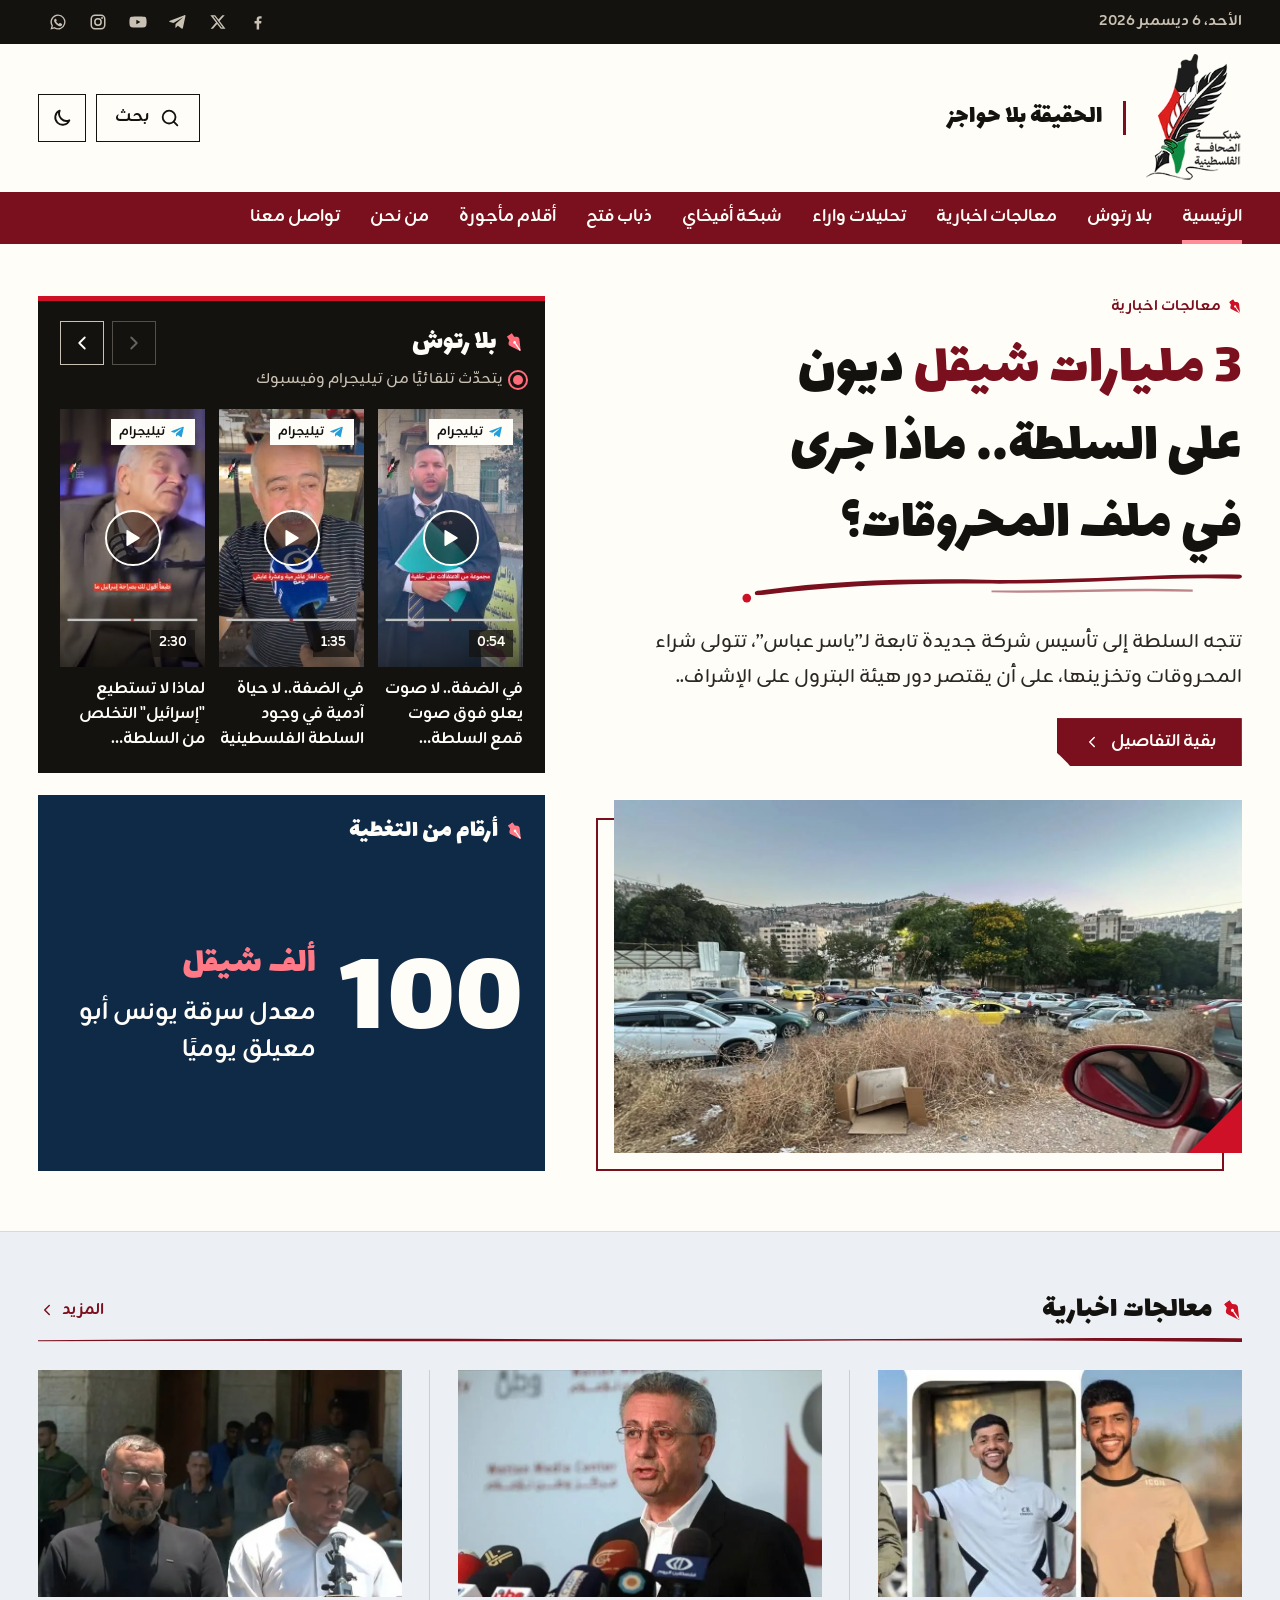
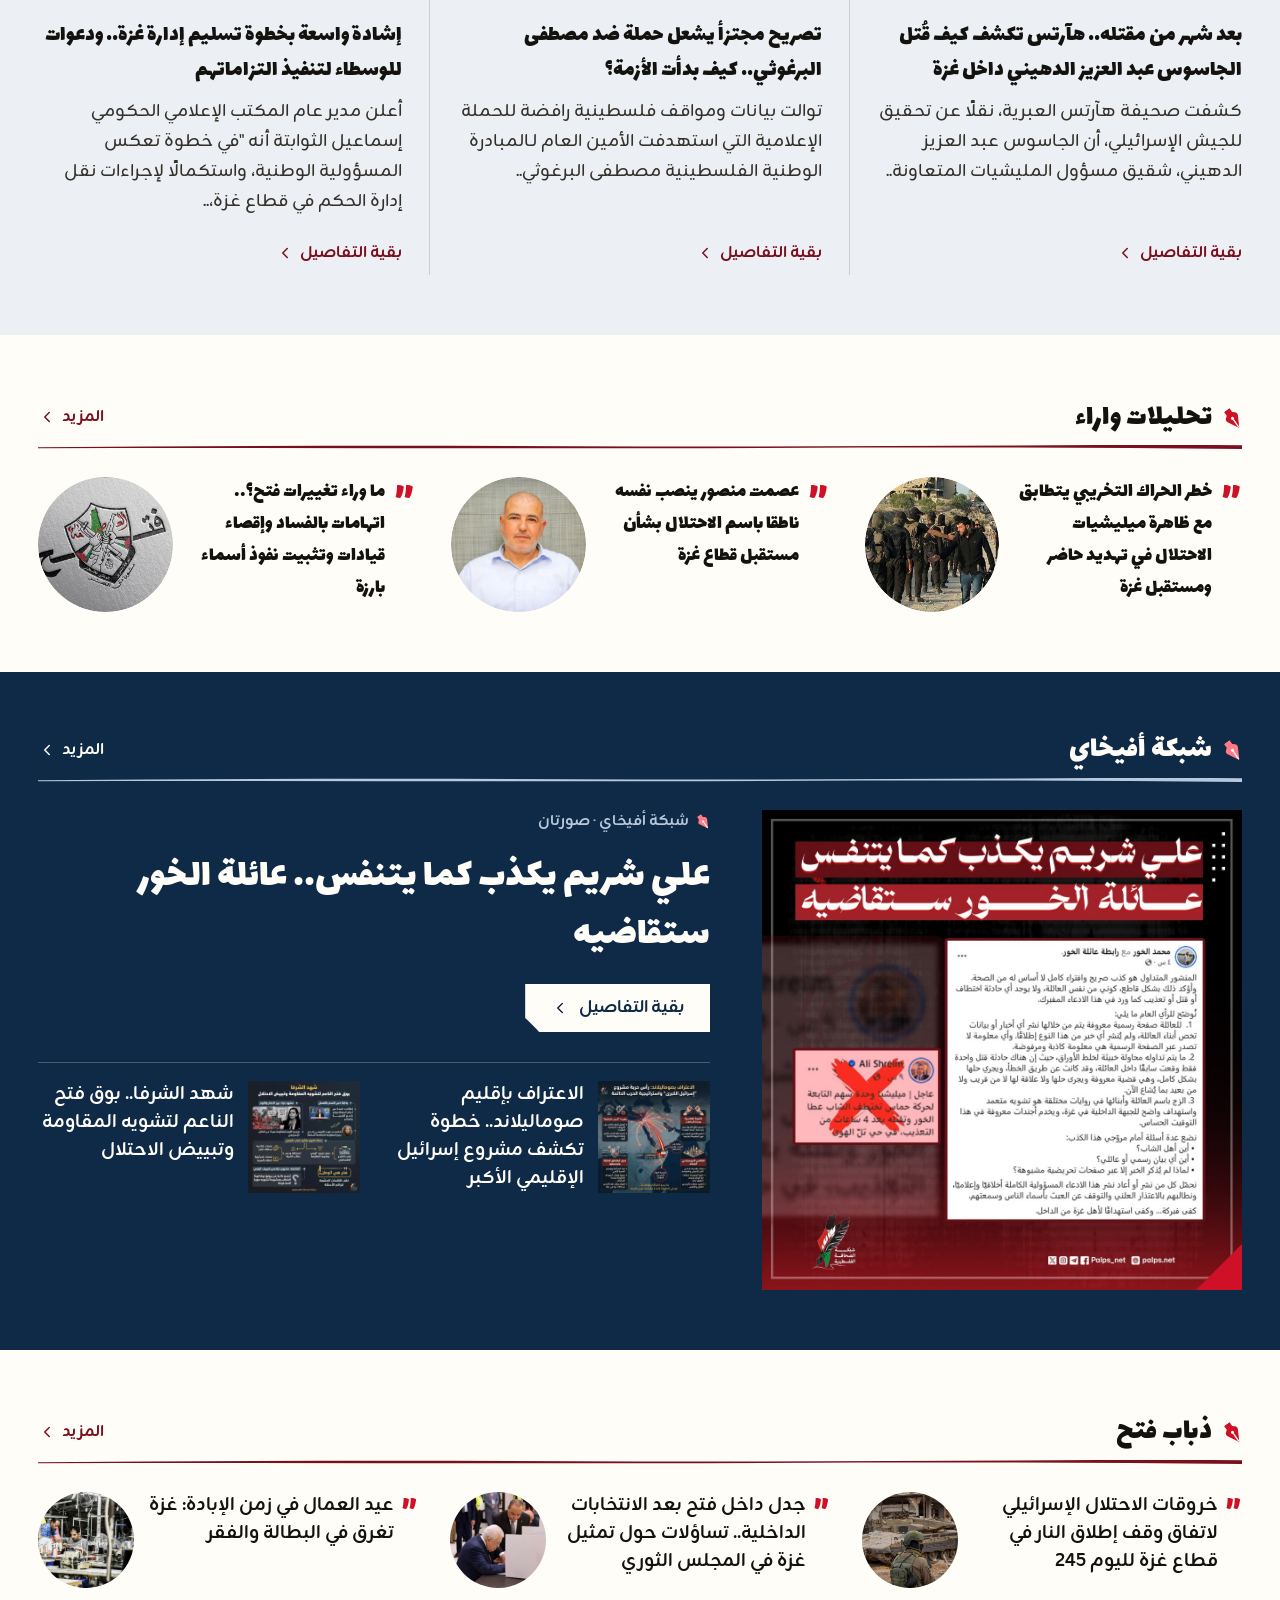
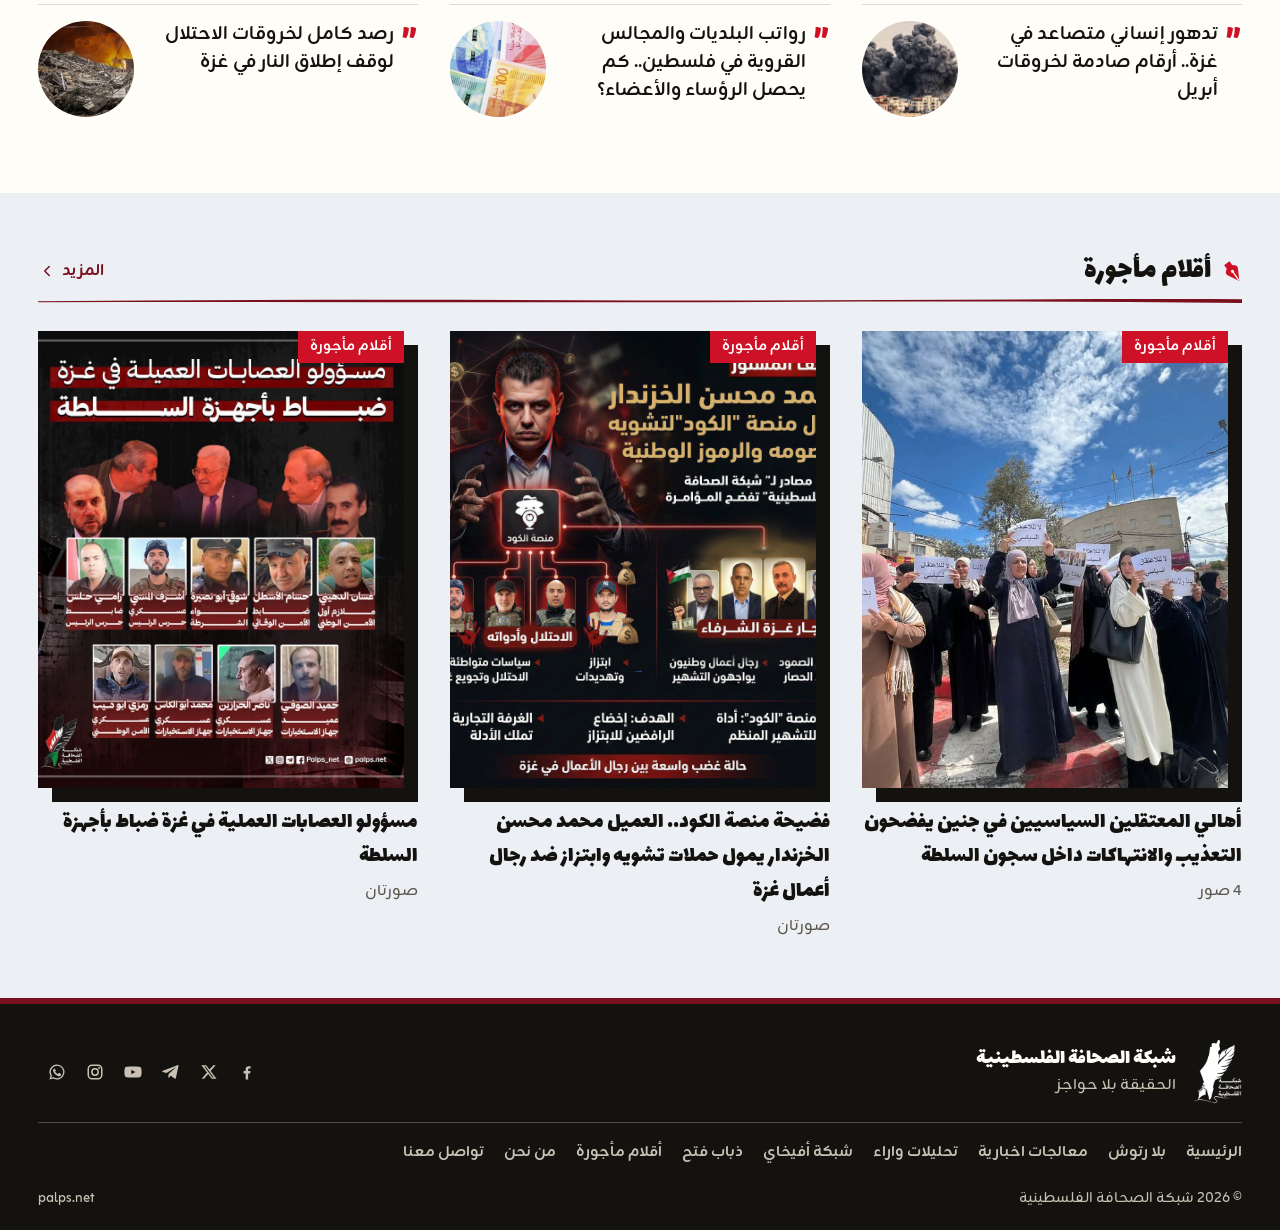
==== commit 289016c1: "c: dark mode A moon/sun toggle beside بحث switches the page; the choice is kept per reader, and with" ====
--- a/c/home.html
+++ b/c/home.html
@@ -16,6 +16,8 @@
   <symbol id="nib" viewBox="0 0 16 20"><path fill="currentColor" d="M8 20 2.3 9.6C1.6 8.4 1.9 6.9 3 6L5 4.4V0h6v4.4L13 6c1.1.9 1.4 2.4.7 3.6Z"/><path d="M8 10.5V19" stroke="#FFFDF8" stroke-width="1.2"/><circle cx="8" cy="9.2" r="1.4" fill="#FFFDF8"/></symbol>
   <symbol id="i-search" viewBox="0 0 24 24"><circle cx="11" cy="11" r="7"/><path d="m20 20-4-4"/></symbol>
   <symbol id="i-menu" viewBox="0 0 24 24"><path d="M3 6h18M3 12h18M9 18h12"/></symbol>
+  <symbol id="i-moon" viewBox="0 0 24 24"><path d="M20 14.5A8 8 0 0 1 9.5 4a8 8 0 1 0 10.5 10.5Z"/></symbol>
+  <symbol id="i-sun" viewBox="0 0 24 24"><circle cx="12" cy="12" r="4"/><path d="M12 2v2M12 20v2M4.9 4.9l1.4 1.4M17.7 17.7l1.4 1.4M2 12h2M20 12h2M4.9 19.1l1.4-1.4M17.7 6.3l1.4-1.4"/></symbol>
   <symbol id="i-close" viewBox="0 0 24 24"><path d="M6 6l12 12M18 6 6 18"/></symbol>
   <symbol id="i-left" viewBox="0 0 24 24"><path d="M15 6l-6 6 6 6"/></symbol>
   <symbol id="i-right" viewBox="0 0 24 24"><path d="M9 6l6 6-6 6"/></symbol>
@@ -50,12 +52,16 @@
 <header class="masthead">
   <div class="wrap masthead__row">
     <a class="logo" href="home.html" aria-label="شبكة الصحافة الفلسطينية — الرئيسية">
-      <img src="../assets/img/brand/logo.webp" width="96" height="128" alt="شبكة الصحافة الفلسطينية">
+      <img class="logo__light" src="../assets/img/brand/logo.webp" width="96" height="128" alt="شبكة الصحافة الفلسطينية">
+      <img class="logo__dark" src="../assets/img/brand/logo-white.webp" width="96" height="128" alt="شبكة الصحافة الفلسطينية">
     </a>
     <p class="slogan">الحقيقة بلا حواجز</p>
     <div class="masthead__tools">
       <button class="searchbtn" type="button" data-search-toggle aria-controls="searchbar" aria-expanded="false">
         <svg class="ico"><use href="#i-search"/></svg>بحث
+      </button>
+      <button class="themebtn" type="button" data-theme-toggle aria-pressed="false" aria-label="الوضع الليلي">
+        <svg class="ico i-moon"><use href="#i-moon"/></svg><svg class="ico i-sun"><use href="#i-sun"/></svg>
       </button>
       <button class="menubtn" type="button" data-open-menu aria-controls="drawer" aria-expanded="false" aria-label="القائمة">
         <svg class="ico"><use href="#i-menu"/></svg>
@@ -89,7 +95,7 @@
   <button class="drawer__scrim" type="button" data-close-menu tabindex="-1" aria-label="إغلاق القائمة"></button>
   <div class="drawer__panel" role="dialog" aria-modal="true" aria-label="القائمة">
     <div class="drawer__top">
-      <img src="../assets/img/brand/logo.webp" width="45" height="60" alt="شبكة الصحافة الفلسطينية">
+      <img class="logo__light" src="../assets/img/brand/logo.webp" width="45" height="60" alt="شبكة الصحافة الفلسطينية"><img class="logo__dark" src="../assets/img/brand/logo-white.webp" width="45" height="60" alt="">
       <button class="drawer__close" type="button" data-close-menu aria-label="إغلاق القائمة"><svg class="ico"><use href="#i-close"/></svg></button>
     </div>
     <nav class="drawer__nav" aria-label="أقسام الموقع">
--- a/c/style.css
+++ b/c/style.css
@@ -56,6 +56,12 @@
   --navy: #0F2A47;           /* كحلي: أرقام من التغطية, شبكة أفيخاي */
   --on-navy-soft: #B8C9DD;
   --accent-on-navy: #FF7A86;
+
+  --brand-fg: #7A0F1E;       /* brand as text and lines; lifted in dark mode */
+  --night: #14120F;          /* surfaces that stay dark in both modes: top bar, بلا رتوش, footer */
+  --on-night: #FFFDF8;
+  --text-2: #2B2722;
+  --text-3: #34302A;
 
   --paper: #FFFDF8;
   --tint: #ECEFF3;           /* cool grey bands that sit with burgundy and navy: معالجات اخبارية, أقلام مأجورة */
@@ -76,6 +82,24 @@
   /* the ink line: a tapered pen stroke, thick where the pen lands (start, right). Used as a mask, so it takes any colour. */
   --ink-mask: url("data:image/svg+xml,%3Csvg xmlns='http://www.w3.org/2000/svg' viewBox='0 0 1200 8' preserveAspectRatio='none'%3E%3Cpath d='M1200 2.2C1000 1.6 800 4.2 600 3.4S200 2.6 0 4.2V5.2C200 4.4 400 5.6 600 5.2S1000 3.6 1200 6Z'/%3E%3C/svg%3E");
 }
+
+/* ---------- dark mode: html[data-theme="dark"], set by main.js from the toggle or the system ---------- */
+:root[data-theme="dark"] {
+  color-scheme: dark;
+  --paper: #121417;
+  --tint: #1A1E24;
+  --ink: #ECE8E1;
+  --ink-soft: #A9A296;
+  --rule: rgba(236, 232, 225, .16);
+  --brand-fg: #F0909B;
+  --brand-tint: #2A1A1D;
+  --night: #0A0B0D;
+  --text-2: #D6D1C8;
+  --text-3: #C4BEB3;
+  --navy: #13304F;
+}
+:root[data-theme="dark"] .logo__light, .logo__dark { display: none; }
+:root[data-theme="dark"] .logo__dark { display: block; }
 
 *, *::before, *::after { box-sizing: border-box; }
 html { -webkit-text-size-adjust: 100%; scroll-behavior: smooth; }
@@ -123,14 +147,14 @@
 .nib { width: 13px; height: 16px; flex: none; color: var(--red); transform: rotate(-35deg); }
 .ink-rule {
   display: block; height: 8px; border: 0; margin: 0;
-  background: var(--brand);
+  background: var(--brand-fg);
   -webkit-mask: var(--ink-mask) center / 100% 100% no-repeat;
   mask: var(--ink-mask) center / 100% 100% no-repeat;
 }
 .ink-rule--light { background: var(--on-brand-soft); }
 .ink-rule--stone { background: var(--stone); }
 
-.kicker { display: inline-flex; align-items: center; gap: 8px; font-family: var(--f-body); font-weight: 700; font-size: 15px; line-height: 1.4; color: var(--brand); }
+.kicker { display: inline-flex; align-items: center; gap: 8px; font-family: var(--f-body); font-weight: 700; font-size: 15px; line-height: 1.4; color: var(--brand-fg); }
 .kicker--sm { font-size: 13px; gap: 6px; }
 .kicker--sm .nib { width: 10px; height: 13px; }
 .meta { font-size: 15px; color: var(--ink-soft); line-height: 1.5; }
@@ -146,7 +170,7 @@
   transition: background-color .2s, border-color .2s;
 }
 .btn:hover { background: var(--brand-deep); border-color: var(--brand-deep); }
-.btn--ghost { background: transparent; color: var(--brand); clip-path: none; }
+.btn--ghost { background: transparent; color: var(--brand-fg); clip-path: none; }
 .btn--ghost:hover { background: var(--brand); color: var(--on-brand); }
 .btn--light { background: var(--on-brand); color: var(--brand); border-color: var(--on-brand); }
 .btn--light:hover { background: var(--on-brand-soft); border-color: var(--on-brand-soft); }
@@ -154,7 +178,7 @@
 
 .tag {
   display: inline-flex; align-items: center; min-height: 32px; padding: 4px 12px;
-  font-size: 14px; font-weight: 700; color: var(--brand); border: 1.5px solid var(--brand);
+  font-size: 14px; font-weight: 700; color: var(--brand-fg); border: 1.5px solid var(--brand);
   clip-path: polygon(0 0, 100% 0, 100% 100%, 8px 100%, 0 calc(100% - 8px));
 }
 
@@ -162,7 +186,7 @@
 .shead { display: grid; grid-template-columns: 1fr auto; align-items: end; gap: 4px 16px; margin-bottom: 26px; }
 .shead__title { display: flex; align-items: center; gap: 12px; font-size: clamp(26px, 2.4vw, 34px); color: var(--ink); line-height: 1.35; }
 .shead__title .nib { width: 18px; height: 22px; }
-.shead__more { display: inline-flex; align-items: center; gap: 6px; min-height: 44px; font-weight: 700; font-size: 16px; color: var(--brand); }
+.shead__more { display: inline-flex; align-items: center; gap: 6px; min-height: 44px; font-weight: 700; font-size: 16px; color: var(--brand-fg); }
 .shead__more .ico { width: 18px; height: 18px; }
 .shead__more:hover { color: var(--red); }
 .shead .ink-rule { grid-column: 1 / -1; }
@@ -171,12 +195,12 @@
 .shead--light .shead__more:hover { color: var(--on-brand-soft); }
 
 /* ---------- top bar ---------- */
-.topbar { background: var(--ink); color: var(--paper); font-size: 15px; }
+.topbar { background: var(--night); color: var(--on-night); font-size: 15px; }
 .topbar__in { display: flex; align-items: center; justify-content: space-between; gap: 12px; min-height: 44px; }
 .topbar__date { font-weight: 700; font-size: 15px; line-height: 1.3; color: var(--stone); }
 .platforms { display: flex; align-items: center; }
 .platforms a { display: inline-flex; align-items: center; justify-content: center; width: 40px; min-height: 44px; color: var(--stone); }
-.platforms a:hover { color: var(--paper); }
+.platforms a:hover { color: var(--on-night); }
 .platforms .ico { width: 18px; height: 18px; }
 
 /* ---------- masthead: logo row on paper (the logo keeps its colours), sections row in the brand colour ---------- */
@@ -195,6 +219,11 @@
   font-weight: 700; font-size: 17px;
 }
 .searchbtn:hover, .searchbtn[aria-expanded="true"] { background: var(--ink); color: var(--paper); }
+.themebtn { display: inline-flex; align-items: center; justify-content: center; width: 48px; height: 48px; background: transparent; color: var(--ink); border: 1.5px solid var(--ink); }
+.themebtn:hover { background: var(--ink); color: var(--paper); }
+.themebtn .i-sun { display: none; }
+:root[data-theme="dark"] .themebtn .i-sun { display: block; }
+:root[data-theme="dark"] .themebtn .i-moon { display: none; }
 .menubtn { display: none; align-items: center; justify-content: center; width: 48px; height: 48px; background: var(--ink); color: var(--paper); border: 0; }
 .menubtn:hover { background: var(--brand); }
 
@@ -238,10 +267,10 @@
 .drawer__close { width: 48px; height: 48px; display: inline-flex; align-items: center; justify-content: center; background: transparent; color: var(--ink); border: 1.5px solid var(--ink); }
 .drawer__nav li { border-bottom: 1px solid var(--rule); }
 .drawer__nav a { display: flex; align-items: center; min-height: 54px; font-family: var(--f-head); font-size: 23px; line-height: 1.4; }
-.drawer__nav a:hover { color: var(--brand); }
+.drawer__nav a:hover { color: var(--brand-fg); }
 .drawer .platforms { flex-wrap: wrap; gap: 6px; }
 .drawer .platforms a { width: 44px; height: 44px; border: 1.5px solid var(--rule); color: var(--ink-soft); }
-.drawer .platforms a:hover { color: var(--brand); border-color: var(--brand); }
+.drawer .platforms a:hover { color: var(--brand-fg); border-color: var(--brand-fg); }
 body.menu-open { overflow: hidden; }
 
 /* ---------- lead: split screen ---------- */
@@ -250,14 +279,14 @@
 .lead__story { display: flex; flex-direction: column; }
 .lead__top { display: flex; align-items: center; gap: 4px; flex-wrap: wrap; margin-bottom: 14px; }
 .lead__title { font-size: clamp(36px, 4.6vw, 70px); line-height: 1.32; color: var(--ink); text-wrap: balance; }
-.lead__title em { font-style: normal; color: var(--brand); }
-.lead__title a:hover { color: var(--brand); }
-.ink-underline { display: block; width: min(78%, 560px); height: auto; margin-top: 8px; color: var(--brand); overflow: visible; }
+.lead__title em { font-style: normal; color: var(--brand-fg); }
+.lead__title a:hover { color: var(--brand-fg); }
+.ink-underline { display: block; width: min(78%, 560px); height: auto; margin-top: 8px; color: var(--brand-fg); overflow: visible; }
 .ink-underline .drop { fill: var(--red); }
 .ink-underline .stroke { animation: ink-draw 1.1s cubic-bezier(.6, .1, .3, 1) .2s both; }
 @keyframes ink-draw { from { clip-path: inset(0 0 0 100%); } to { clip-path: inset(0 0 0 0); } }
 @media (prefers-reduced-motion: reduce) { .ink-underline .stroke { animation: none; } html { scroll-behavior: auto; } }
-.lead__dek { margin-top: 20px; font-size: clamp(19px, 1.5vw, 22px); line-height: 1.8; color: #2B2722; max-width: 40em; }
+.lead__dek { margin-top: 20px; font-size: clamp(19px, 1.5vw, 22px); line-height: 1.8; color: var(--text-2); max-width: 40em; }
 .lead__actions { margin-top: 24px; }
 /* the story's own photo, under the headline (in place of «الأحدث») */
 .lead__photo { position: relative; margin: 34px 0 18px; margin-inline-end: 18px; isolation: isolate; }
@@ -275,10 +304,10 @@
 .file__img img { width: 100%; aspect-ratio: 16 / 10; object-fit: cover; transition: transform .5s ease; }
 .file__img:hover img { transform: scale(1.03); }
 .file h3 { font-size: clamp(22px, 1.8vw, 26px); line-height: 1.5; margin-top: 6px; }
-.file h3 a:hover { color: var(--brand); }
-.file p { margin-top: 10px; color: #34302A; font-size: 17px; line-height: 1.75; }
+.file h3 a:hover { color: var(--brand-fg); }
+.file p { margin-top: 10px; color: var(--text-3); font-size: 17px; line-height: 1.75; }
 .file__foot { margin-top: auto; padding-top: 14px; display: flex; align-items: center; gap: 12px; }
-.file__go { display: inline-flex; align-items: center; gap: 6px; min-height: 44px; font-weight: 700; color: var(--brand); font-size: 16px; }
+.file__go { display: inline-flex; align-items: center; gap: 6px; min-height: 44px; font-weight: 700; color: var(--brand-fg); font-size: 16px; }
 .file__go:hover { color: var(--red); }
 .file__go .ico { width: 18px; height: 18px; }
 
@@ -287,9 +316,9 @@
 /* ---------- lead side: بلا رتوش (videos) over أرقام من التغطية (figure of the day) ---------- */
 .lead__side { display: flex; flex-direction: column; gap: 22px; min-width: 0; }
 
-.trend { background: var(--ink); color: var(--paper); padding: 20px 22px 22px; border-top: 5px solid var(--red); }
+.trend { background: var(--night); color: var(--on-night); padding: 20px 22px 22px; border-top: 5px solid var(--red); }
 .trend__head { display: flex; align-items: center; justify-content: space-between; gap: 12px; }
-.trend__title { display: flex; align-items: center; gap: 10px; font-size: clamp(26px, 2.2vw, 32px); line-height: 1.3; color: var(--paper); }
+.trend__title { display: flex; align-items: center; gap: 10px; font-size: clamp(26px, 2.2vw, 32px); line-height: 1.3; color: var(--on-night); }
 .trend__title .nib { width: 16px; height: 20px; color: var(--red-on-ink); }
 .trend__note { display: flex; align-items: center; gap: 10px; margin: 2px 0 16px; font-size: 15px; color: var(--stone); }
 .live-dot { position: relative; width: 10px; height: 10px; border-radius: 50%; background: var(--red-on-ink); flex: none; }
@@ -297,8 +326,8 @@
 @keyframes live-pulse { from { transform: scale(.5); opacity: 1; } to { transform: scale(1.5); opacity: 0; } }
 @media (prefers-reduced-motion: reduce) { .live-dot::after { animation: none; opacity: .35; } }
 .scroller-nav { display: flex; gap: 8px; }
-.scroller-nav button { width: 44px; height: 44px; display: inline-flex; align-items: center; justify-content: center; background: transparent; color: var(--paper); border: 1.5px solid var(--stone); }
-.scroller-nav button:hover:not(:disabled) { background: var(--paper); color: var(--ink); }
+.scroller-nav button { width: 44px; height: 44px; display: inline-flex; align-items: center; justify-content: center; background: transparent; color: var(--on-night); border: 1.5px solid var(--stone); }
+.scroller-nav button:hover:not(:disabled) { background: var(--on-night); color: var(--night); }
 .scroller-nav button:disabled { opacity: .35; cursor: default; }
 .scroller {
   display: grid; grid-auto-flow: column; grid-auto-columns: calc((100% - 28px) / 3); gap: 14px;
@@ -319,21 +348,21 @@
 .vcard__src .ico { width: 14px; height: 14px; color: #229ED9; }
 .vcard__play {
   position: absolute; z-index: 1; inset: 0; margin: auto; width: 56px; height: 56px; border-radius: 50%;
-  display: grid; place-items: center; background: rgba(20, 18, 15, .55); border: 2px solid var(--paper); color: var(--paper);
+  display: grid; place-items: center; background: rgba(20, 18, 15, .55); border: 2px solid var(--on-night); color: var(--on-night);
 }
 .vcard__play .ico { width: 22px; height: 22px; margin-inline-end: -3px; }
-.vcard__dur { position: absolute; z-index: 1; bottom: 10px; inset-inline-end: 10px; font-size: 14px; font-weight: 700; color: var(--paper); background: rgba(20, 18, 15, .7); padding: 1px 8px; }
+.vcard__dur { position: absolute; z-index: 1; bottom: 10px; inset-inline-end: 10px; font-size: 14px; font-weight: 700; color: var(--on-night); background: rgba(20, 18, 15, .7); padding: 1px 8px; }
 .vcard h3 { font-size: 16px; line-height: 1.55; margin-top: 10px; display: -webkit-box; -webkit-line-clamp: 3; -webkit-box-orient: vertical; overflow: hidden; }
 .vcard a:hover h3 { color: var(--stone); }
 .vcard .meta { color: var(--stone); font-size: 14px; margin-top: 4px; }
 
 /* أرقام من التغطية: one figure a day, on navy */
 /* grows to the story's height; the figure sits in the middle of what is left */
-.figcard { flex: 1; display: flex; flex-direction: column; background: var(--navy); color: var(--paper); padding: 20px 22px 24px; }
+.figcard { flex: 1; display: flex; flex-direction: column; background: var(--navy); color: var(--on-night); padding: 20px 22px 24px; }
 .figcard__head { display: flex; align-items: center; gap: 10px; font-family: var(--f-head); font-size: clamp(24px, 2vw, 28px); line-height: 1.3; }
 .figcard__head .nib { width: 15px; height: 19px; color: var(--accent-on-navy); }
 .figcard__item { display: grid; grid-template-columns: auto minmax(0, 1fr); align-items: center; gap: 4px 24px; margin-block: auto; padding-block: 22px 8px; }
-.figcard__value { font-family: var(--f-head); font-size: clamp(100px, 9.4vw, 148px); line-height: 1; color: var(--paper); }
+.figcard__value { font-family: var(--f-head); font-size: clamp(100px, 9.4vw, 148px); line-height: 1; color: var(--on-night); }
 .figcard__unit { font-family: var(--f-head); font-size: clamp(32px, 2.9vw, 44px); line-height: 1.25; color: var(--accent-on-navy); }
 .figcard__caption { margin-top: 8px; font-weight: 700; font-size: clamp(22px, 1.9vw, 27px); line-height: 1.5; }
 .figcard__caption a:hover { color: var(--on-navy-soft); text-decoration: underline; text-underline-offset: 5px; }
@@ -346,7 +375,7 @@
 .quote { display: grid; grid-template-columns: minmax(0, 1fr) auto; gap: 18px; align-items: start; }
 .quote__body { display: flex; align-items: flex-start; gap: 10px; }
 .quote h3 { font-size: clamp(20px, 1.6vw, 24px); line-height: 1.55; }
-.quote h3 a:hover { color: var(--brand); }
+.quote h3 a:hover { color: var(--brand-fg); }
 .quote__img { display: block; overflow: hidden; border-radius: 50%; }
 .quote__img img { width: clamp(112px, 10.5vw, 150px); aspect-ratio: 1; object-fit: cover; border-radius: 50%; transition: transform .5s ease; }
 .quote__img:hover img { transform: scale(1.04); }
@@ -356,11 +385,11 @@
 .posters { display: grid; grid-template-columns: repeat(3, minmax(0, 1fr)); gap: 32px; }
 .poster a { display: block; }
 .poster__img { position: relative; isolation: isolate; margin: 0 14px 14px 0; }
-.poster__img::before { content: ""; position: absolute; z-index: -1; inset: 14px -14px -14px 14px; background: var(--ink); }
+.poster__img::before { content: ""; position: absolute; z-index: -1; inset: 14px -14px -14px 14px; background: var(--night); }
 .poster__img img { width: 100%; aspect-ratio: 4 / 5; object-fit: cover; }
 .poster__tag { position: absolute; top: 0; inset-inline-start: 0; background: var(--red); color: #fff; font-weight: 700; font-size: 14px; padding: 4px 12px; }
 .poster h3 { font-size: clamp(21px, 1.8vw, 25px); line-height: 1.5; margin-top: 18px; }
-.poster a:hover h3 { color: var(--brand); }
+.poster a:hover h3 { color: var(--brand-fg); }
 .poster .meta { margin-top: 6px; }
 
 /* ---------- ذباب فتح: compact ruled grid ---------- */
@@ -373,7 +402,7 @@
 .flies__body { display: flex; align-items: flex-start; gap: 8px; }
 .flies .qmark { font-size: 46px; }
 .flies h3 { font-size: 18px; line-height: 1.55; }
-.flies a:hover h3 { color: var(--brand); }
+.flies a:hover h3 { color: var(--brand-fg); }
 
 /* ---------- شبكة أفيخاي: feature + strip on navy ---------- */
 .avichay {
@@ -399,7 +428,7 @@
 .strip a:hover h3 { color: var(--on-brand-soft); }
 
 /* ---------- footer: compact ---------- */
-.foot { background: var(--ink); color: var(--paper); padding-block: 36px 0; border-top: 6px solid var(--brand); }
+.foot { background: var(--night); color: var(--on-night); padding-block: 36px 0; border-top: 6px solid var(--brand); }
 .foot__top { display: flex; align-items: center; gap: 18px; flex-wrap: wrap; }
 .foot__top img { width: 48px; height: 64px; }
 .foot__name { font-family: var(--f-head); font-size: 22px; line-height: 1.3; }
@@ -409,7 +438,7 @@
 .foot__links { display: flex; flex-wrap: wrap; align-items: center; margin-top: 18px; padding-top: 8px; border-top: 1px solid var(--rule-on-brand); }
 .foot__links a { display: inline-flex; align-items: center; min-height: 44px; padding-inline: 10px; font-size: 15px; font-weight: 700; color: var(--stone); }
 .foot__links a:first-child { padding-inline-start: 0; }
-.foot__links a:hover { color: var(--paper); }
+.foot__links a:hover { color: var(--on-night); }
 .foot__bar { display: flex; justify-content: space-between; gap: 12px; flex-wrap: wrap; padding-block: 12px 18px; font-size: 14px; color: var(--stone); }
 
 /* ==========================================================
@@ -458,6 +487,7 @@
   .slogan { font-size: 16px; padding-inline-start: 10px; border-inline-start-width: 2px; }
   .searchbtn { min-height: 44px; padding-inline: 12px; font-size: 16px; gap: 6px; }
   .menubtn { display: inline-flex; width: 44px; height: 44px; }
+  .themebtn { width: 44px; height: 44px; }
   .sections a { min-height: 44px; font-size: 16px; padding-inline: 11px; }
   section[id] { scroll-margin-top: 128px; }
 
@@ -549,15 +579,15 @@
 .chap { padding-block: 60px; border-bottom: 1px solid var(--rule); }
 .chap--tint { background: var(--brand-tint); }
 .chap__head { display: grid; grid-template-columns: 96px 1fr; gap: 24px; margin-bottom: 30px; align-items: end; }
-.chap__num { font-family: var(--f-head); font-size: 88px; line-height: .95; color: var(--brand); }
-.chap__head h2 { font-size: clamp(30px, 3vw, 42px); color: var(--brand); line-height: 1.3; }
+.chap__num { font-family: var(--f-head); font-size: 88px; line-height: .95; color: var(--brand-fg); }
+.chap__head h2 { font-size: clamp(30px, 3vw, 42px); color: var(--brand-fg); line-height: 1.3; }
 .chap__head p { color: var(--ink-soft); margin-top: 4px; max-width: 54em; }
 .grid-2 { display: grid; grid-template-columns: repeat(2, minmax(0, 1fr)); gap: 28px; }
 .grid-3 { display: grid; grid-template-columns: repeat(3, minmax(0, 1fr)); gap: 28px; }
 .grid-4 { display: grid; grid-template-columns: repeat(4, minmax(0, 1fr)); gap: 20px; }
 .spec { border-top: 2px solid var(--ink); padding-top: 12px; }
-.spec h3 { font-size: 21px; color: var(--brand); }
-.spec p, .spec li { font-size: 16px; color: #34302A; }
+.spec h3 { font-size: 21px; color: var(--brand-fg); }
+.spec p, .spec li { font-size: 16px; color: var(--text-3); }
 .spec ul { margin-top: 6px; }
 .spec li { padding-inline-start: 18px; position: relative; }
 .spec li::before { content: ""; position: absolute; inset-inline-start: 0; top: .8em; width: 8px; height: 2px; background: var(--red); }
@@ -584,14 +614,14 @@
 
 .typerow { display: grid; grid-template-columns: 200px 1fr; gap: 24px; align-items: baseline; padding-block: 16px; border-top: 1px solid var(--rule); }
 .typerow__meta { font-size: 15px; color: var(--ink-soft); line-height: 1.6; }
-.typerow__meta b { display: block; color: var(--brand); font-size: 16px; }
+.typerow__meta b { display: block; color: var(--brand-fg); font-size: 16px; }
 .t-display { font-family: var(--f-head); font-size: clamp(38px, 4.6vw, 70px); line-height: 1.3; }
 .t-h1 { font-family: var(--f-head); font-size: clamp(28px, 2.6vw, 34px); line-height: 1.4; }
 .t-h2 { font-family: var(--f-head); font-size: 26px; line-height: 1.5; }
 .t-h3 { font-family: var(--f-body); font-weight: 700; font-size: 18px; line-height: 1.55; }
 .t-body { font-size: 18px; line-height: 1.8; }
 .t-small { font-size: 15px; color: var(--ink-soft); }
-.t-fig { font-family: var(--f-head); font-size: clamp(80px, 8vw, 128px); line-height: 1; color: var(--brand); }
+.t-fig { font-family: var(--f-head); font-size: clamp(80px, 8vw, 128px); line-height: 1; color: var(--brand-fg); }
 .note { background: var(--brand-tint); border-inline-start: 4px solid var(--brand); padding: 14px 18px; margin-top: 18px; font-size: 16px; }
 .note code { font-family: ui-monospace, Consolas, monospace; font-size: 14px; direction: ltr; unicode-bidi: isolate; }
 .motif-box { background: var(--paper); border: 1px solid var(--rule); padding: 24px; min-height: 190px; display: flex; flex-direction: column; justify-content: center; gap: 14px; margin-bottom: 12px; }
@@ -603,7 +633,7 @@
 .map-table { width: 100%; border-collapse: collapse; font-size: 16px; }
 .map-table th, .map-table td { text-align: start; padding: 10px 12px; border-top: 1px solid var(--rule); vertical-align: top; }
 .map-table th { font-size: 14px; color: var(--ink-soft); border-top: 0; }
-.map-table td:first-child { font-weight: 700; color: var(--brand); white-space: nowrap; }
+.map-table td:first-child { font-weight: 700; color: var(--brand-fg); white-space: nowrap; }
 .book-end { background: var(--brand); color: var(--on-brand); padding-block: 44px 96px; text-align: center; }
 .book-end h2 { font-size: clamp(26px, 3vw, 36px); }
 .book-end .btn { margin-top: 16px; }
